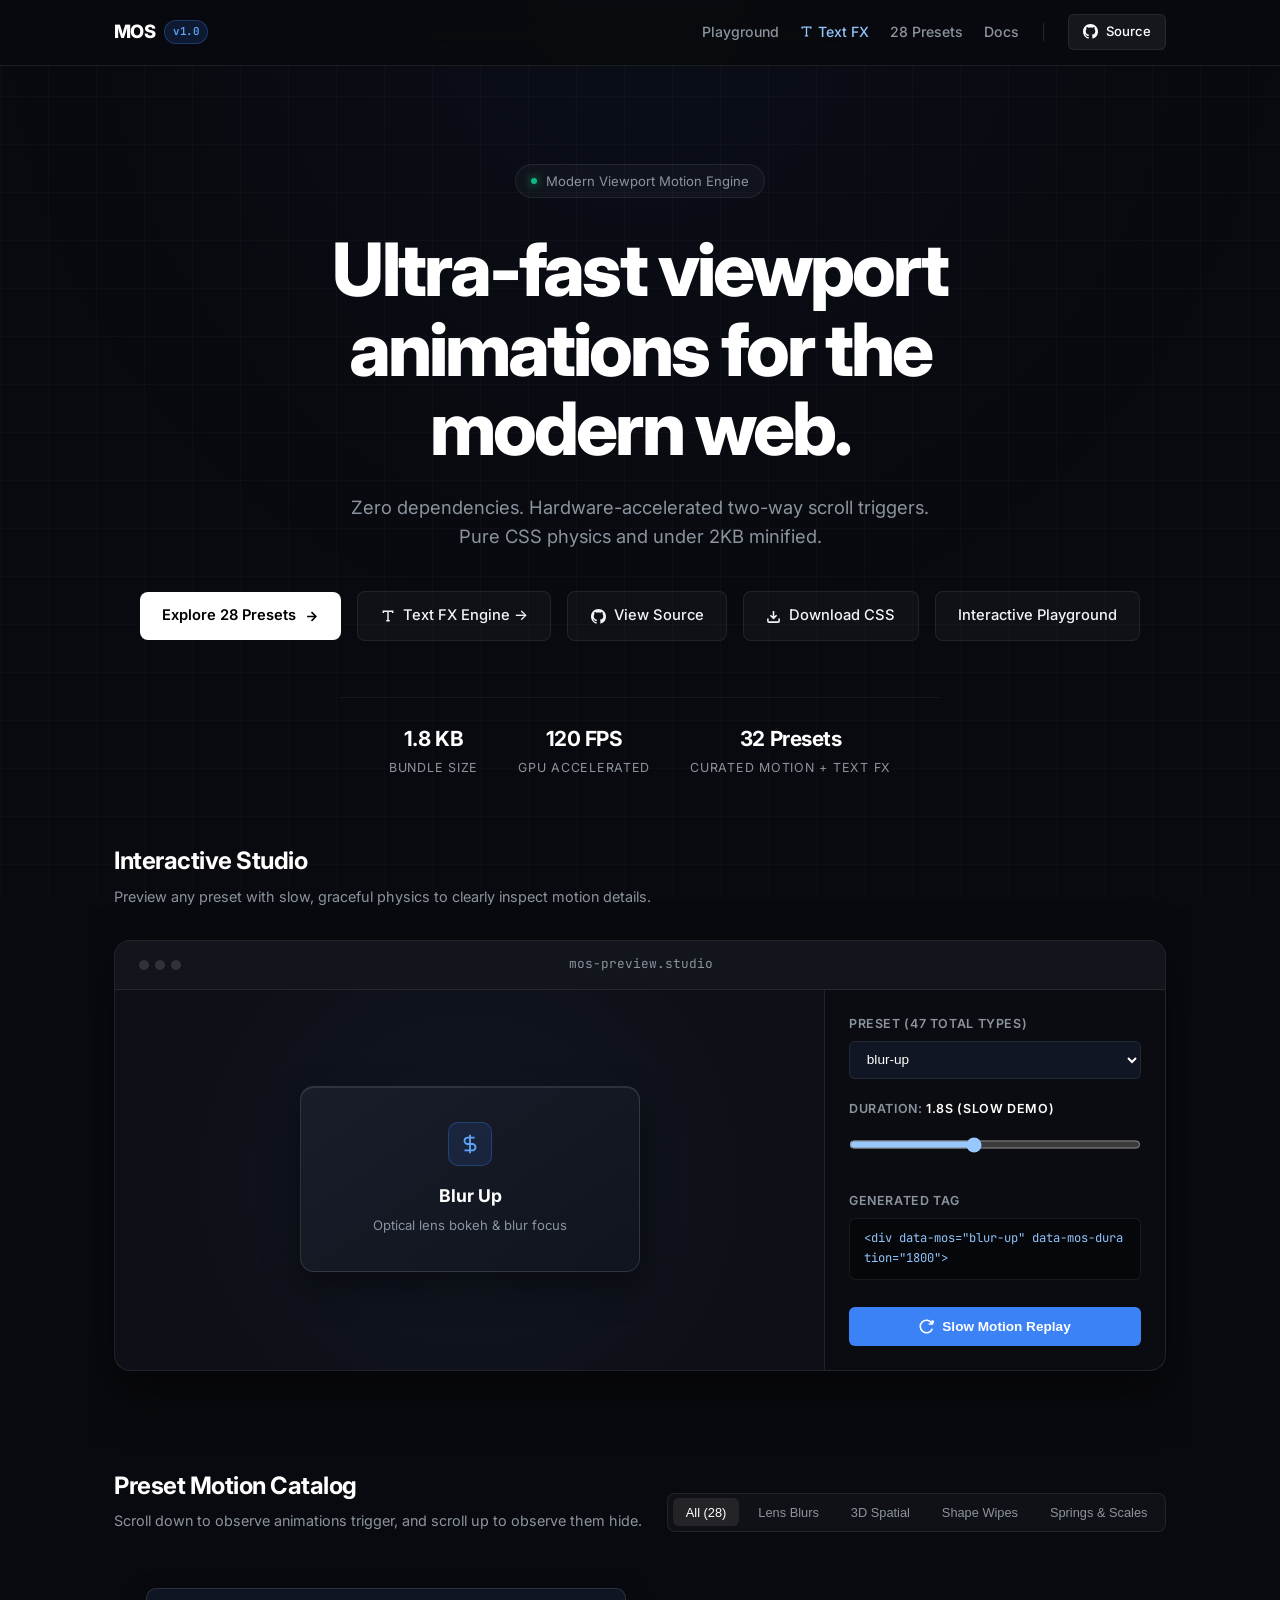
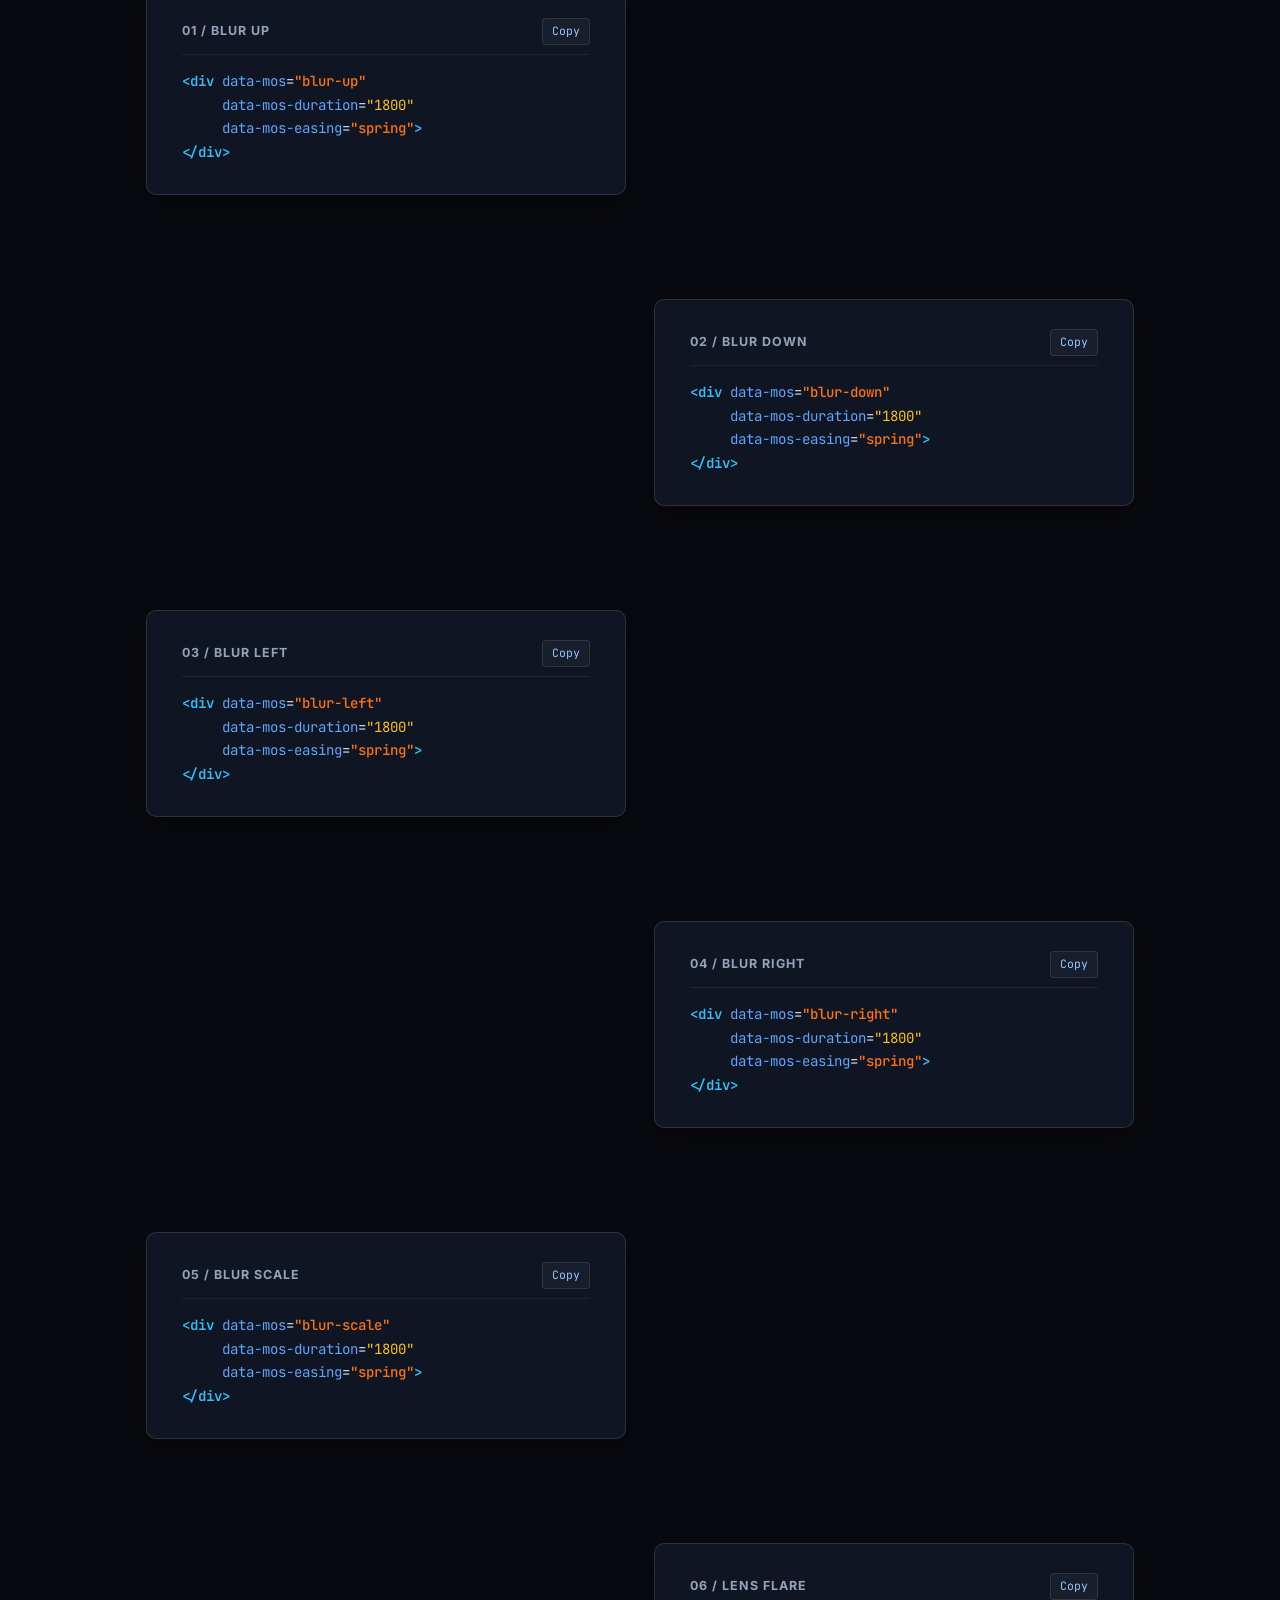
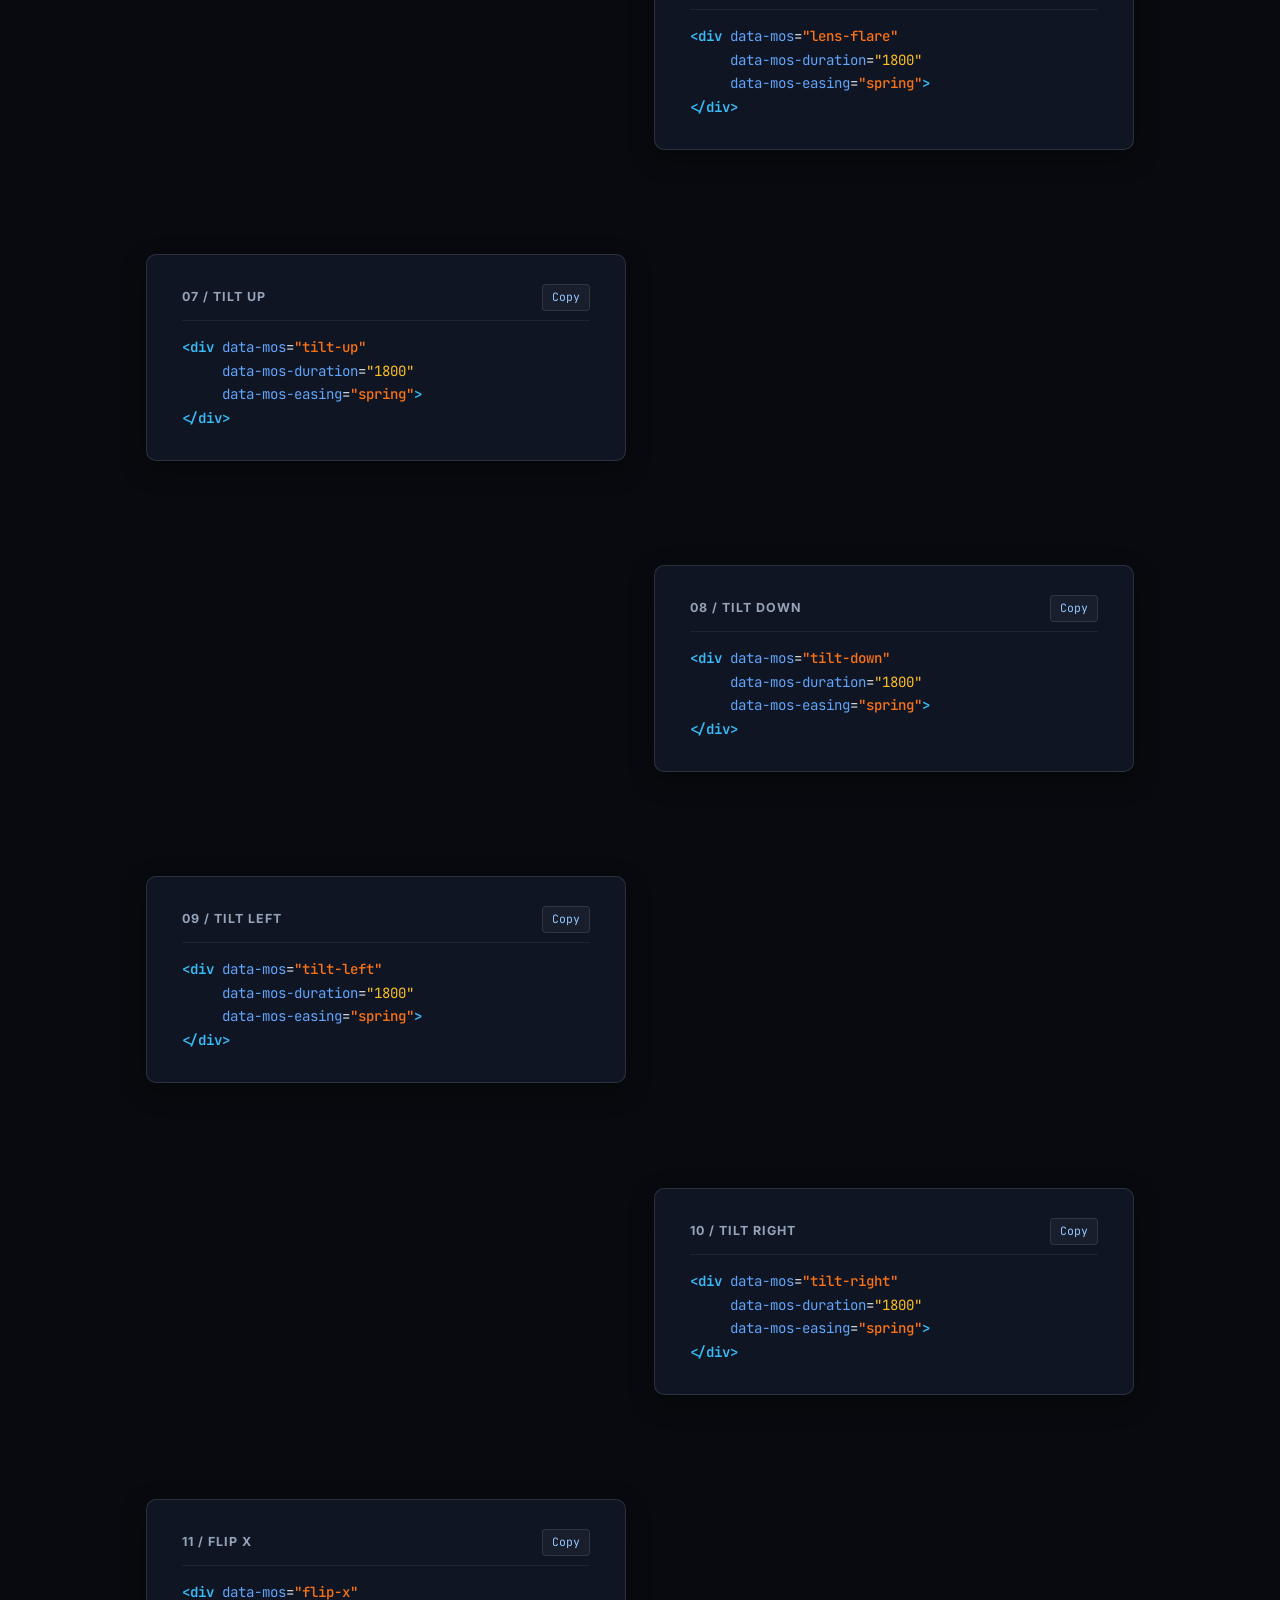
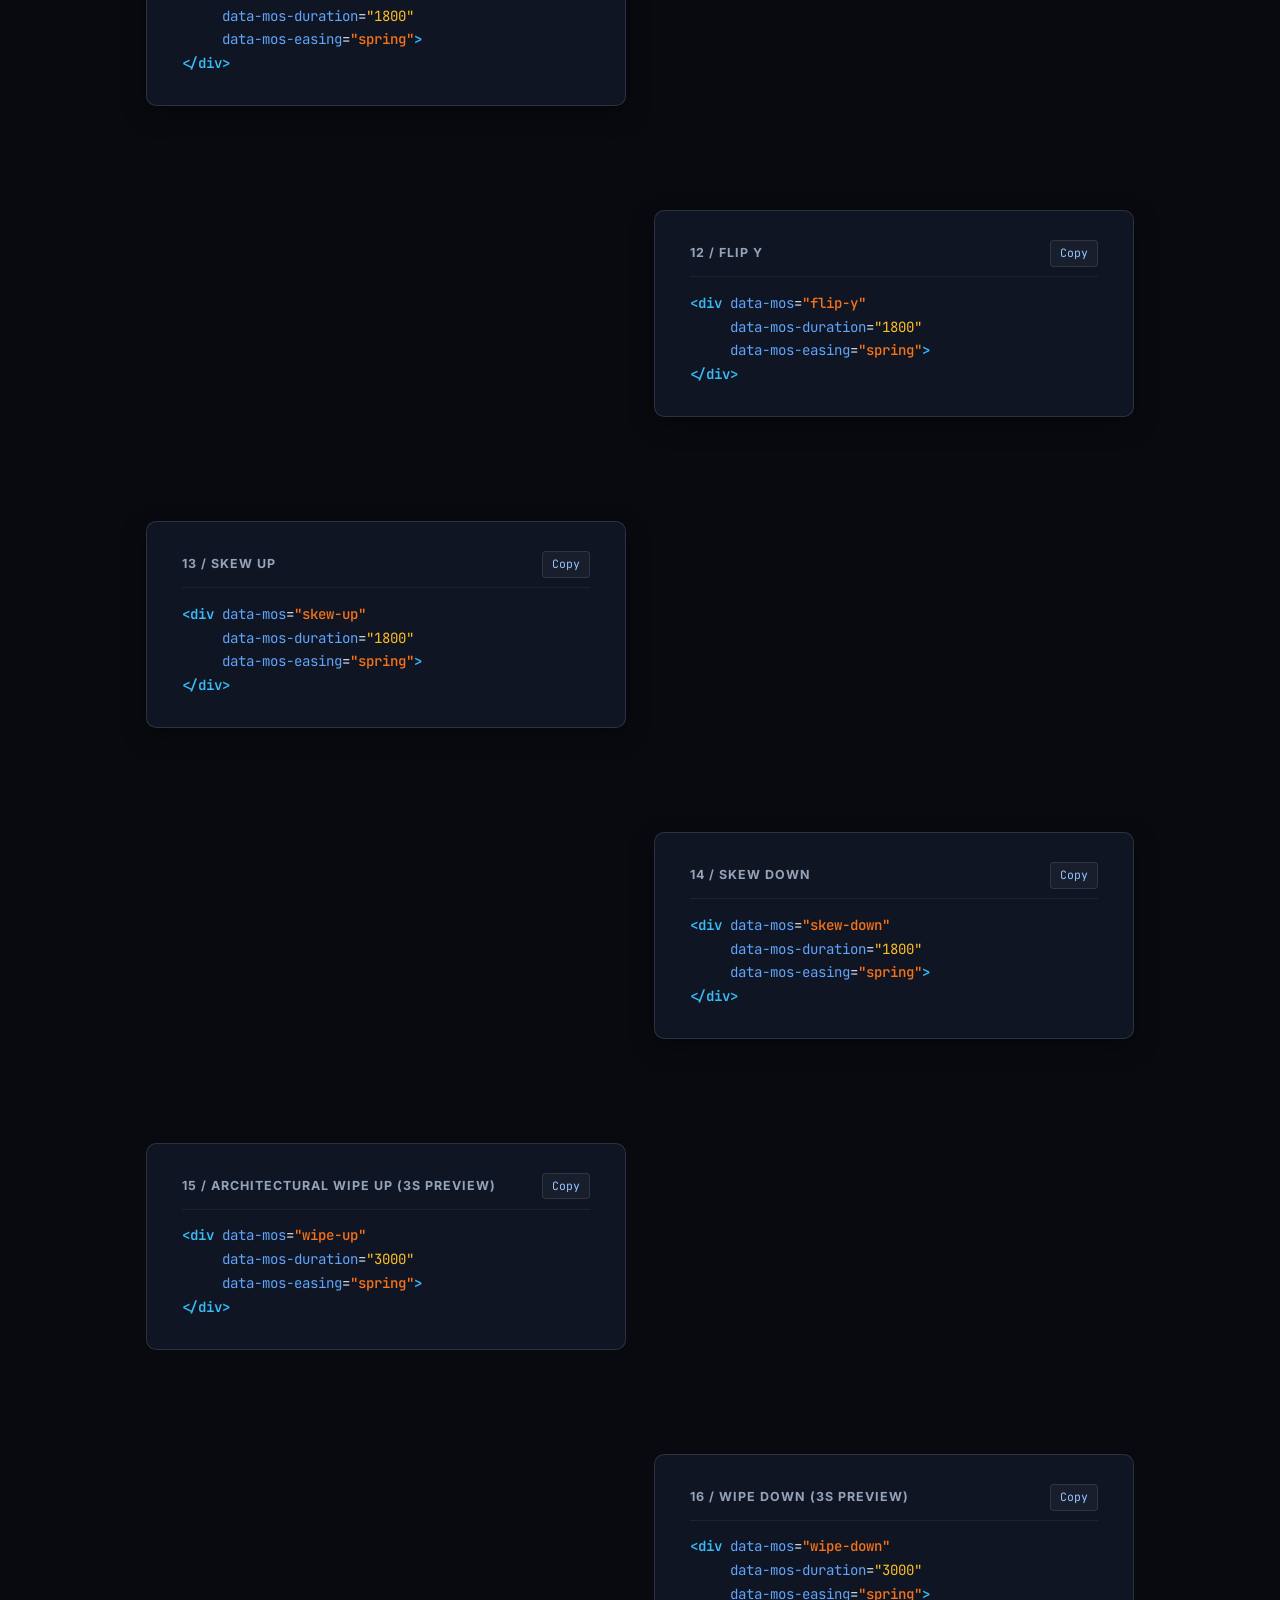
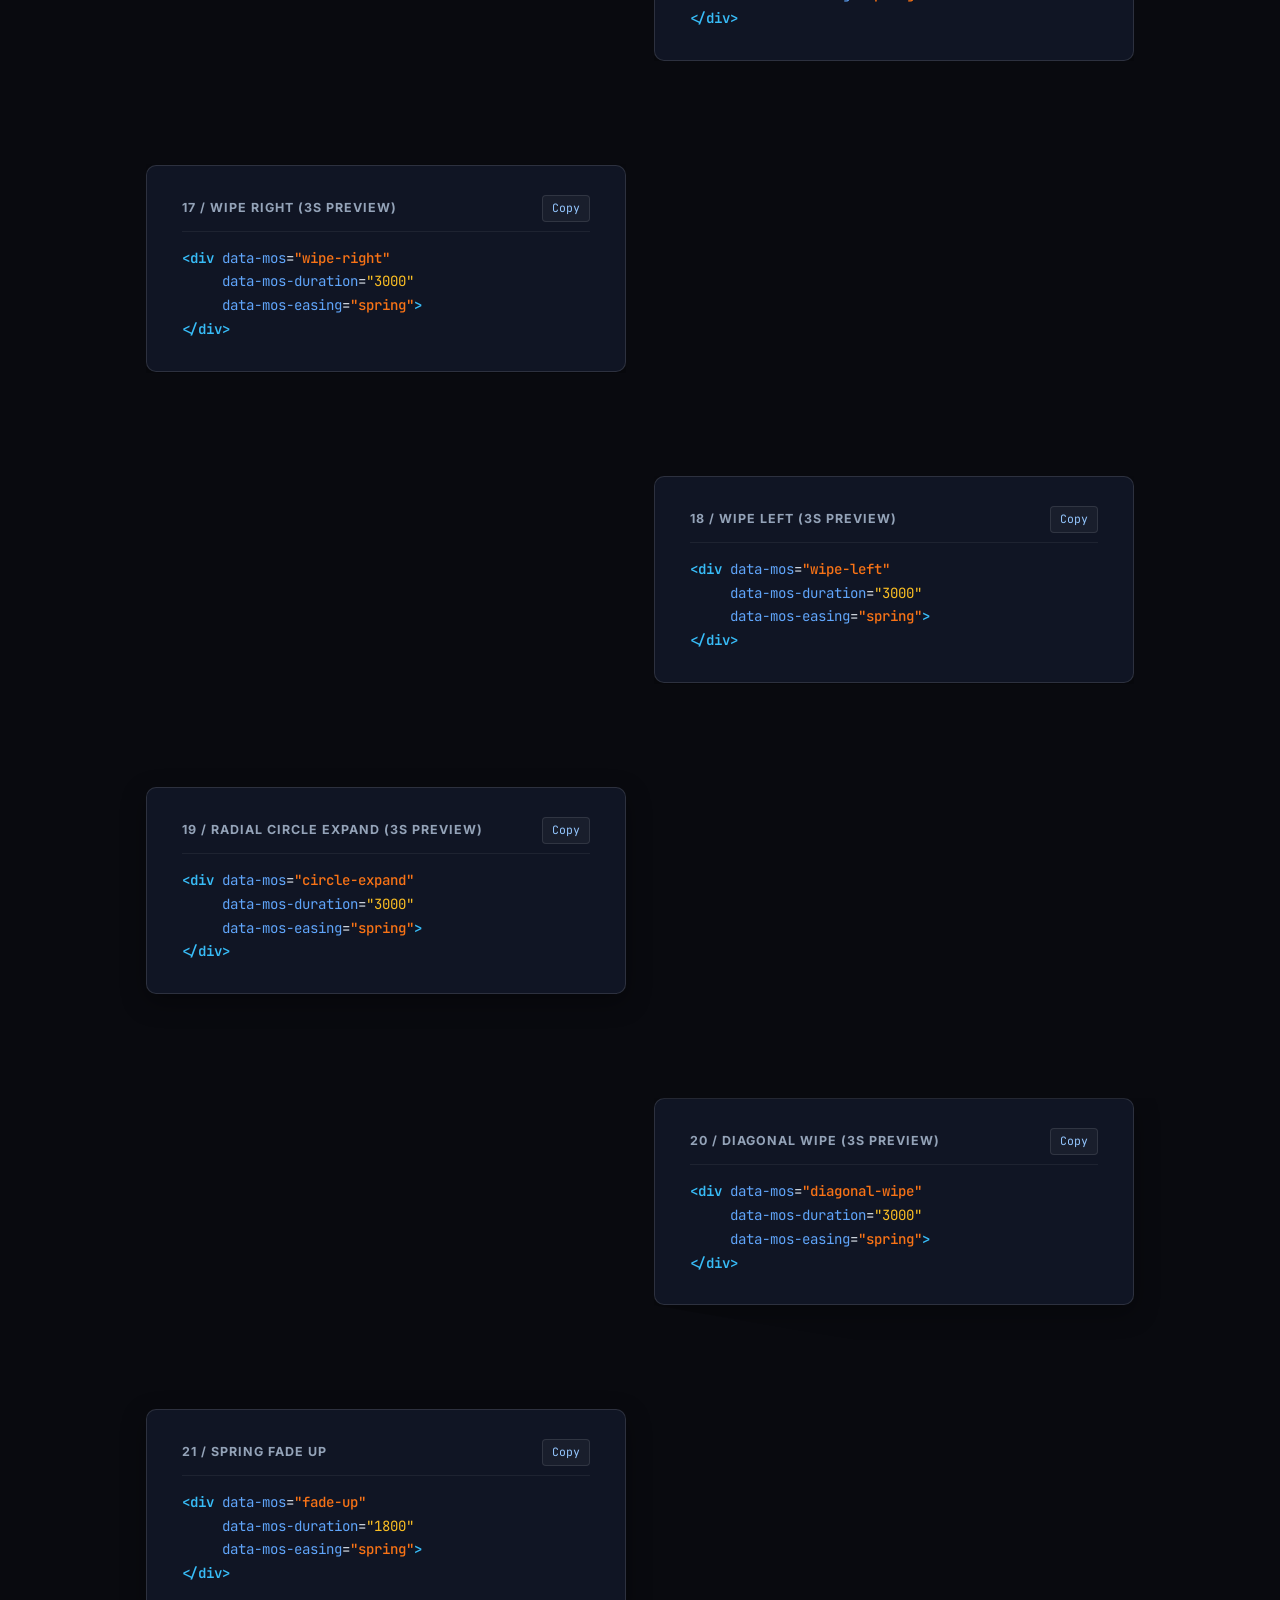
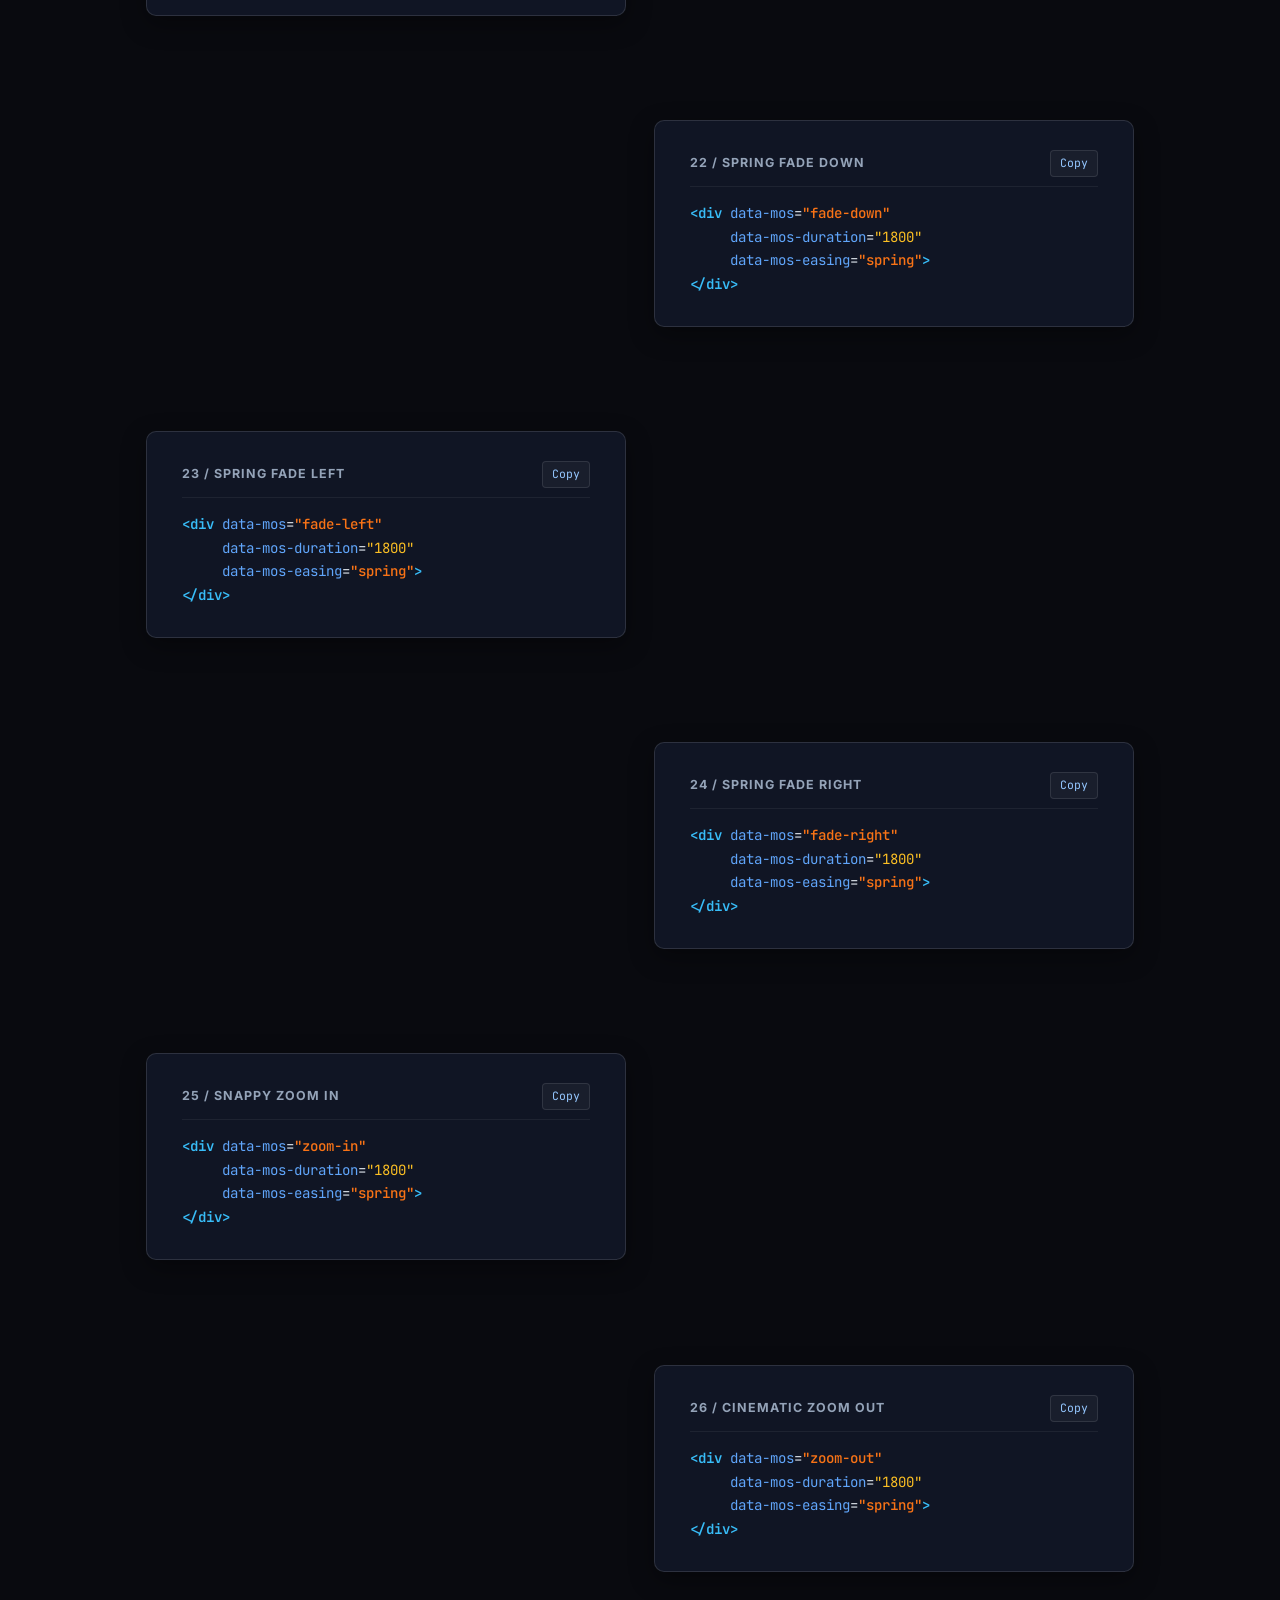
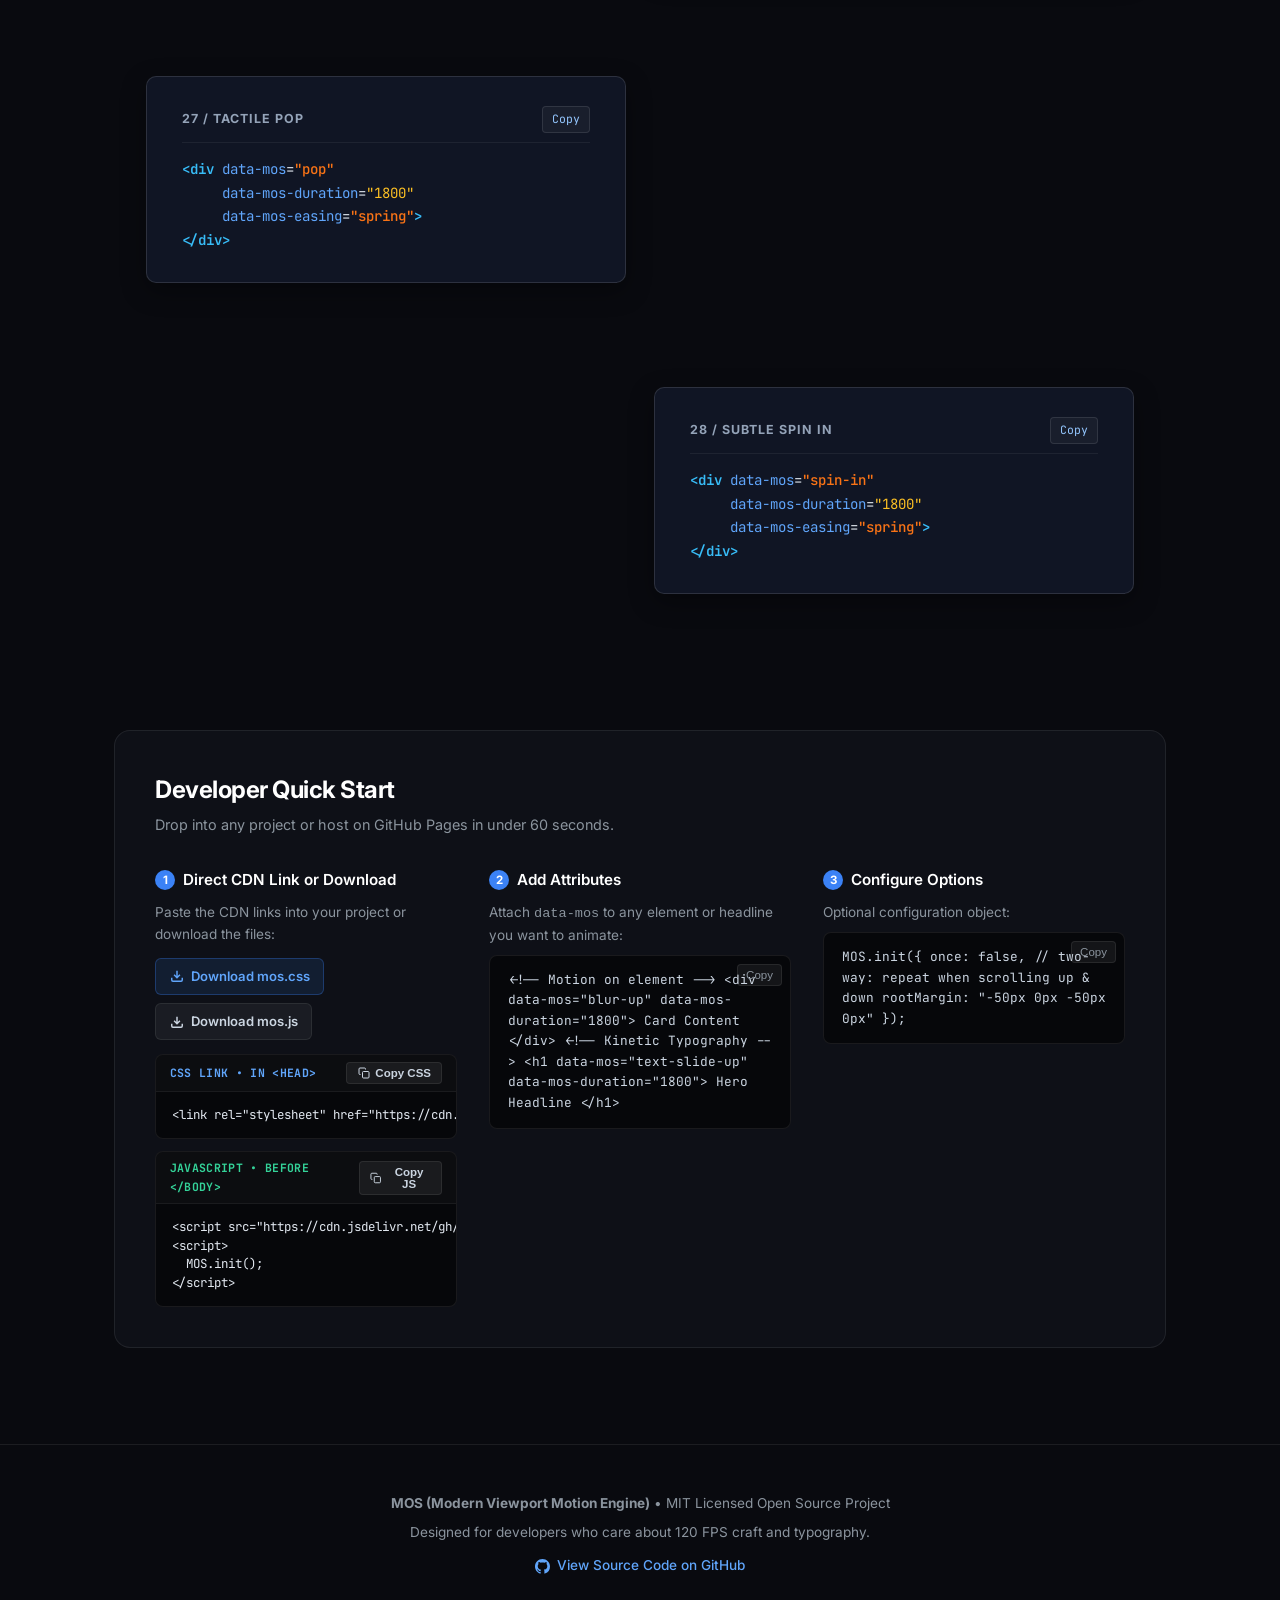
==== index.html @ bc57ed2c "revert: clean nav links to demo.html" ====
<!DOCTYPE html>
<html lang="en">
<head>
  <meta charset="UTF-8" />
  <meta name="viewport" content="width=device-width, initial-scale=1.0" />
  <title>MOS — Modern Viewport Motion Engine</title>
  
  <!-- Inter & JetBrains Mono Fonts -->
  <link rel="preconnect" href="https://fonts.googleapis.com">
  <link rel="preconnect" href="https://fonts.gstatic.com" crossorigin>
  <link href="https://fonts.googleapis.com/css2?family=Inter:wght@400;500;600;700;800&family=JetBrains+Mono:wght@400;500;600&display=swap" rel="stylesheet">

  <!-- Core Standalone MOS Library -->
  <link rel="stylesheet" href="mos.css" />

  <style>
    /* ==========================================================================
       MODERN DEVELOPER PLATFORM DESIGN
       ========================================================================== */
    :root {
      color-scheme: dark;
      --bg: #090a0f;
      --card-bg: rgba(18, 20, 29, 0.65);
      --card-border: rgba(255, 255, 255, 0.08);
      --card-hover: rgba(255, 255, 255, 0.16);
      --accent: #3b82f6;
      --text: #f3f4f6;
      --text-muted: #8b949e;
      --font-mono: 'JetBrains Mono', monospace;
    }

    * { box-sizing: border-box; margin: 0; padding: 0; }
    html {
      scroll-behavior: smooth;
      overflow-x: hidden;
      max-width: 100vw;
    }

    body {
      background-color: var(--bg);
      color: var(--text);
      font-family: 'Inter', system-ui, sans-serif;
      line-height: 1.6;
      -webkit-font-smoothing: antialiased;
      overflow-x: hidden;
      max-width: 100vw;
      padding-top: 60px;
    }

    /* Fixed GPU-cached background layer: 0 repaints during scroll (Mild Ambience) */
    body::before {
      content: '';
      position: fixed;
      inset: 0;
      background-image: 
        radial-gradient(circle at 50% 0%, rgba(59, 130, 246, 0.04) 0%, transparent 60%),
        linear-gradient(rgba(255, 255, 255, 0.02) 1px, transparent 1px),
        linear-gradient(90deg, rgba(255, 255, 255, 0.02) 1px, transparent 1px);
      background-size: 100% 100%, 48px 48px, 48px 48px;
      pointer-events: none;
      z-index: -1;
      transform: translateZ(0);
    }

    section, [id] {
      scroll-margin-top: 100px;
    }

    /* Always-Visible Fixed Top Bar */
    nav {
      position: fixed;
      top: 0;
      left: 0;
      right: 0;
      width: 100%;
      z-index: 1000;
      background: rgba(9, 10, 15, 0.92);
      backdrop-filter: blur(16px);
      -webkit-backdrop-filter: blur(16px);
      border-bottom: 1px solid var(--card-border);
      transition: background 0.2s;
      transform: translateZ(0);
      -webkit-transform: translateZ(0);
      will-change: transform;
    }

    .nav-container {
      max-width: 1100px;
      margin: 0 auto;
      padding: 0.85rem 1.5rem;
      display: flex;
      justify-content: space-between;
      align-items: center;
      width: 100%;
    }

    .brand {
      display: flex;
      align-items: center;
      gap: 0.55rem;
      font-weight: 800;
      font-size: 1.15rem;
      color: #fff;
      text-decoration: none;
      letter-spacing: -0.03em;
    }

    .brand-tag {
      font-family: var(--font-mono);
      font-size: 0.68rem;
      font-weight: 600;
      background: rgba(59, 130, 246, 0.15);
      color: #60a5fa;
      border: 1px solid rgba(59, 130, 246, 0.3);
      padding: 0.15rem 0.5rem;
      border-radius: 9999px;
    }

    /* Desktop Navigation Links */
    .desktop-nav {
      display: flex;
      gap: 1.3rem;
      align-items: center;
    }

    .desktop-nav a {
      color: var(--text-muted);
      text-decoration: none;
      font-size: 0.88rem;
      font-weight: 500;
      transition: color 0.15s;
    }

    .desktop-nav a:hover {
      color: #fff;
    }

    .nav-link-typo {
      display: inline-flex;
      align-items: center;
      gap: 0.35rem;
      color: #93c5fd !important;
      font-weight: 600;
      transition: color 0.15s;
    }

    .nav-link-typo:hover {
      color: #60a5fa !important;
    }

    .nav-divider {
      width: 1px;
      height: 18px;
      background: rgba(255, 255, 255, 0.12);
      margin: 0 0.2rem;
    }

    .nav-btn-source {
      background: rgba(255, 255, 255, 0.06);
      border: 1px solid var(--card-border);
      color: #fff !important;
      padding: 0.42rem 0.9rem;
      border-radius: 6px;
      display: inline-flex;
      align-items: center;
      gap: 0.45rem;
      font-size: 0.82rem !important;
      font-weight: 600;
      text-decoration: none;
      transition: all 0.2s;
    }

    .nav-btn-source:hover {
      background: rgba(255, 255, 255, 0.12);
      border-color: rgba(255, 255, 255, 0.25);
      transform: translateY(-1px);
    }

    /* Mobile Nav Controls & Animated Hamburger */
    .mobile-nav-actions {
      display: none;
    }

    .mobile-toggle-btn {
      background: rgba(255, 255, 255, 0.06);
      border: 1px solid var(--card-border);
      border-radius: 6px;
      width: 36px;
      height: 36px;
      display: flex;
      flex-direction: column;
      justify-content: center;
      align-items: center;
      gap: 5px;
      cursor: pointer;
      padding: 0;
      transition: all 0.2s;
    }

    .mobile-toggle-btn:hover {
      background: rgba(255, 255, 255, 0.12);
      border-color: rgba(255, 255, 255, 0.2);
    }

    .mobile-toggle-btn .bar {
      width: 18px;
      height: 2px;
      background: #f3f4f6;
      border-radius: 2px;
      transition: all 0.25s cubic-bezier(0.16, 1, 0.3, 1);
    }

    .mobile-toggle-btn.active .bar-1 {
      transform: translateY(7px) rotate(45deg);
    }
    .mobile-toggle-btn.active .bar-2 {
      opacity: 0;
      transform: scaleX(0);
    }
    .mobile-toggle-btn.active .bar-3 {
      transform: translateY(-7px) rotate(-45deg);
    }

    /* Mobile Drawer */
    .mobile-drawer {
      max-height: 0;
      opacity: 0;
      overflow: hidden;
      background: rgba(12, 15, 24, 0.98);
      backdrop-filter: blur(24px);
      -webkit-backdrop-filter: blur(24px);
      border-top: 1px solid transparent;
      transition: max-height 0.32s cubic-bezier(0.16, 1, 0.3, 1), opacity 0.25s ease, border-color 0.2s;
    }

    nav.menu-open .mobile-drawer {
      max-height: 520px;
      opacity: 1;
      border-color: rgba(255, 255, 255, 0.08);
      box-shadow: 0 20px 40px rgba(0, 0, 0, 0.7);
    }

    .mobile-drawer-content {
      padding: 0.85rem 1.25rem 1.25rem;
      display: flex;
      flex-direction: column;
      gap: 0.45rem;
    }

    .mobile-drawer-link {
      display: flex;
      align-items: center;
      gap: 0.85rem;
      padding: 0.7rem 0.85rem;
      border-radius: 8px;
      text-decoration: none;
      color: #e2e8f0;
      transition: background 0.15s, transform 0.15s;
      background: rgba(255, 255, 255, 0.02);
      border: 1px solid rgba(255, 255, 255, 0.04);
    }

    .mobile-drawer-link:hover, .mobile-drawer-link:active {
      background: rgba(255, 255, 255, 0.07);
      border-color: rgba(255, 255, 255, 0.12);
      transform: translateX(2px);
    }

    .mobile-link-icon {
      width: 32px;
      height: 32px;
      border-radius: 6px;
      background: rgba(255, 255, 255, 0.05);
      border: 1px solid rgba(255, 255, 255, 0.08);
      display: flex;
      align-items: center;
      justify-content: center;
      color: #94a3b8;
      flex-shrink: 0;
    }

    .mobile-link-icon.typo-icon {
      background: rgba(59, 130, 246, 0.15);
      border-color: rgba(59, 130, 246, 0.3);
      color: #60a5fa;
    }

    .mobile-link-text {
      display: flex;
      flex-direction: column;
      flex: 1;
    }

    .mobile-link-text .link-title {
      font-size: 0.9rem;
      font-weight: 600;
      color: #fff;
    }

    .mobile-link-text .link-desc {
      font-size: 0.72rem;
      color: var(--text-muted);
      margin-top: 0.1rem;
    }

    .mobile-badge-new {
      font-size: 0.65rem;
      font-weight: 700;
      color: #38bdf8;
      background: rgba(56, 189, 248, 0.12);
      border: 1px solid rgba(56, 189, 248, 0.28);
      padding: 0.15rem 0.45rem;
      border-radius: 4px;
      font-family: var(--font-mono);
    }

    .mobile-drawer-footer {
      display: grid;
      grid-template-columns: 1fr 1fr;
      gap: 0.75rem;
      margin-top: 0.65rem;
      padding-top: 0.85rem;
      border-top: 1px solid rgba(255, 255, 255, 0.08);
    }

    .mobile-action-btn {
      display: flex;
      align-items: center;
      justify-content: center;
      gap: 0.45rem;
      padding: 0.65rem 0.8rem;
      border-radius: 6px;
      font-size: 0.82rem;
      font-weight: 600;
      text-decoration: none;
      transition: all 0.15s;
    }

    .mobile-action-btn.btn-secondary {
      background: rgba(255, 255, 255, 0.05);
      border: 1px solid var(--card-border);
      color: #e2e8f0;
    }

    .mobile-action-btn.btn-primary {
      background: #2563eb;
      border: 1px solid #3b82f6;
      color: #fff;
    }

    /* Container */
    .container {
      max-width: 1100px;
      margin: 0 auto;
      padding: 0 1.5rem;
      overflow-x: clip;
    }

    /* Hero */
    .hero {
      padding: 6.5rem 0 4rem;
      text-align: center;
      position: relative;
    }

    .release-badge {
      display: inline-flex;
      align-items: center;
      gap: 0.6rem;
      background: rgba(255, 255, 255, 0.03);
      border: 1px solid var(--card-border);
      padding: 0.35rem 0.9rem;
      border-radius: 9999px;
      font-size: 0.82rem;
      color: var(--text-muted);
      margin-bottom: 2rem;
      transition: border-color 0.2s;
    }

    .release-badge:hover {
      border-color: rgba(255, 255, 255, 0.18);
    }

    .release-dot {
      width: 6px;
      height: 6px;
      border-radius: 50%;
      background: #10b981;
      box-shadow: 0 0 10px #10b981;
    }

    h1 {
      font-size: clamp(2.8rem, 6.5vw, 4.6rem);
      font-weight: 800;
      letter-spacing: -0.04em;
      line-height: 1.08;
      max-width: 820px;
      margin: 0 auto 1.5rem;
      color: #ffffff;
    }

    .hero-sub {
      font-size: 1.15rem;
      color: var(--text-muted);
      max-width: 580px;
      margin: 0 auto 2.5rem;
      line-height: 1.6;
    }

    .hero-actions {
      display: flex;
      justify-content: center;
      align-items: center;
      gap: 1rem;
      flex-wrap: wrap;
      margin-bottom: 3.5rem;
    }

    .btn-main {
      background: #fff;
      color: #000;
      font-weight: 600;
      font-size: 0.92rem;
      padding: 0.75rem 1.4rem;
      border-radius: 8px;
      text-decoration: none;
      display: inline-flex;
      align-items: center;
      gap: 0.5rem;
      transition: all 0.2s;
    }

    .btn-main:hover {
      background: #e5e7eb;
      transform: translateY(-1px);
    }

    .btn-outline {
      background: rgba(255, 255, 255, 0.03);
      border: 1px solid var(--card-border);
      color: var(--text);
      font-weight: 500;
      font-size: 0.92rem;
      padding: 0.75rem 1.4rem;
      border-radius: 8px;
      text-decoration: none;
      display: inline-flex;
      align-items: center;
      gap: 0.5rem;
      transition: all 0.2s;
    }

    .btn-outline:hover {
      background: rgba(255, 255, 255, 0.07);
      border-color: rgba(255, 255, 255, 0.2);
    }

    .btn-download {
      background: rgba(59, 130, 246, 0.12);
      border: 1px solid rgba(59, 130, 246, 0.3);
      color: #60a5fa;
      font-size: 0.82rem;
      font-weight: 600;
      padding: 0.45rem 0.85rem;
      border-radius: 6px;
      text-decoration: none;
      display: inline-flex;
      align-items: center;
      gap: 0.45rem;
      transition: all 0.2s;
    }

    .btn-download:hover {
      background: rgba(59, 130, 246, 0.25);
      border-color: #3b82f6;
      color: #fff;
      transform: translateY(-1px);
    }

    /* Metrics Bar */
    .metrics {
      display: flex;
      justify-content: center;
      align-items: center;
      gap: 2.5rem;
      padding-top: 1.5rem;
      border-top: 1px solid rgba(255, 255, 255, 0.05);
      max-width: 600px;
      margin: 0 auto;
    }

    .metric-item { text-align: center; }

    .metric-val {
      font-weight: 700;
      font-size: 1.3rem;
      color: #fff;
      letter-spacing: -0.02em;
    }

    .metric-lbl {
      font-size: 0.78rem;
      color: var(--text-muted);
      text-transform: uppercase;
      letter-spacing: 0.06em;
      margin-top: 0.2rem;
    }

    /* ==========================================================================
       INTERACTIVE LIVE STUDIO
       ========================================================================== */
    .studio-card {
      background: var(--card-bg);
      border: 1px solid var(--card-border);
      border-radius: 16px;
      box-shadow: 0 20px 50px rgba(0, 0, 0, 0.5);
      overflow: hidden;
      margin-bottom: 6rem;
    }

    .studio-topbar {
      display: flex;
      justify-content: space-between;
      align-items: center;
      padding: 0.85rem 1.5rem;
      background: rgba(255, 255, 255, 0.02);
      border-bottom: 1px solid var(--card-border);
    }

    .dots { display: flex; gap: 6px; }

    .dot {
      width: 10px;
      height: 10px;
      border-radius: 50%;
      background: rgba(255, 255, 255, 0.12);
    }

    .studio-title {
      font-size: 0.8rem;
      font-family: var(--font-mono);
      color: var(--text-muted);
    }

    .studio-body {
      display: grid;
      grid-template-columns: 1fr 340px;
      min-height: 380px;
    }

    @media (max-width: 860px) {
      .studio-body { grid-template-columns: 1fr; }
    }

    .stage {
      display: flex;
      align-items: center;
      justify-content: center;
      padding: 3rem;
      background: radial-gradient(circle at center, rgba(59, 130, 246, 0.05) 0%, transparent 70%);
      border-right: 1px solid var(--card-border);
      position: relative;
    }

    .preview-box {
      background: linear-gradient(145deg, #181d29, #10141e);
      border: 1px solid rgba(255, 255, 255, 0.12);
      border-radius: 14px;
      padding: 2.2rem 2.8rem;
      text-align: center;
      box-shadow: 0 15px 35px rgba(0,0,0,0.4), inset 0 1px 0 rgba(255,255,255,0.1);
      width: 100%;
      max-width: 340px;
    }

    .preview-icon {
      width: 44px;
      height: 44px;
      margin: 0 auto 1rem;
      background: rgba(59, 130, 246, 0.12);
      border: 1px solid rgba(59, 130, 246, 0.3);
      border-radius: 10px;
      display: flex;
      align-items: center;
      justify-content: center;
      color: #60a5fa;
    }

    /* Studio Kinetic Typography Mode (Pure Text Preview) */
    .preview-text-wrapper {
      display: flex;
      flex-direction: column;
      align-items: center;
      justify-content: center;
      width: 100%;
      min-height: 220px;
      padding: 1.5rem 1rem;
      text-align: center;
      position: relative;
      box-sizing: border-box;
    }

    .preview-text-meta {
      margin-bottom: 1.25rem;
    }

    .preview-text-badge {
      display: inline-flex;
      align-items: center;
      gap: 0.45rem;
      background: rgba(59, 130, 246, 0.12);
      border: 1px solid rgba(59, 130, 246, 0.3);
      color: #60a5fa;
      font-size: 0.75rem;
      font-weight: 700;
      text-transform: uppercase;
      letter-spacing: 0.08em;
      padding: 0.3rem 0.85rem;
      border-radius: 9999px;
      font-family: var(--font-mono);
    }

    .preview-text-stage-inner {
      width: 100%;
      display: flex;
      align-items: center;
      justify-content: center;
      min-height: 110px;
      padding: 1.2rem 0.5rem;
      overflow: hidden;
      box-sizing: border-box;
    }

    .studio-typo-headline {
      font-size: clamp(1.4rem, 3.8vw, 2.6rem);
      font-weight: 800;
      letter-spacing: -0.02em;
      color: #ffffff;
      line-height: 1.25;
      text-align: center;
      max-width: 100%;
      word-break: break-word;
      overflow-wrap: anywhere;
      margin: 0;
      user-select: none;
      display: inline-block;
    }

    .preview-text-hint {
      margin-top: 1.25rem;
      display: inline-flex;
      align-items: center;
      gap: 0.45rem;
      font-size: 0.78rem;
      color: #64748b;
      font-family: var(--font-mono);
      transition: color 0.15s;
    }

    .stage:hover .preview-text-hint {
      color: #94a3b8;
    }

    .studio-text-input {
      width: 100%;
      background: #111624;
      border: 1px solid var(--card-border);
      border-radius: 6px;
      padding: 0.6rem 0.8rem;
      font-size: 0.85rem;
      color: #fff;
      font-family: var(--font-sans);
      outline: none;
      transition: border-color 0.15s, box-shadow 0.15s;
      box-sizing: border-box;
    }

    .studio-text-input:focus {
      border-color: #3b82f6;
      box-shadow: 0 0 0 2px rgba(59, 130, 246, 0.25);
    }

    /* Dedicated CDN Code Boxes */
    .cdn-box {
      background: #06070a;
      border: 1px solid var(--card-border);
      border-radius: 8px;
      overflow: hidden;
      margin-top: 0.65rem;
    }

    .cdn-bar {
      display: flex;
      justify-content: space-between;
      align-items: center;
      padding: 0.45rem 0.85rem;
      background: rgba(255, 255, 255, 0.025);
      border-bottom: 1px solid rgba(255, 255, 255, 0.06);
    }

    .cdn-tag {
      font-family: var(--font-mono);
      font-size: 0.72rem;
      font-weight: 700;
      letter-spacing: 0.03em;
      text-transform: uppercase;
    }

    .cdn-tag-css { color: #60a5fa; }
    .cdn-tag-js { color: #34d399; }

    .copy-btn-action {
      background: rgba(255, 255, 255, 0.06);
      border: 1px solid var(--card-border);
      color: #cbd5e1;
      padding: 0.25rem 0.65rem;
      border-radius: 4px;
      font-size: 0.72rem;
      font-weight: 600;
      cursor: pointer;
      display: inline-flex;
      align-items: center;
      gap: 0.35rem;
      transition: all 0.15s;
    }

    .copy-btn-action:hover {
      color: #fff;
      background: rgba(255, 255, 255, 0.14);
      border-color: rgba(255, 255, 255, 0.25);
    }

    .cdn-code {
      margin: 0;
      padding: 0.85rem 1rem;
      font-family: var(--font-mono);
      font-size: 0.78rem;
      color: #e2e8f0;
      overflow-x: auto;
      white-space: pre;
      line-height: 1.5;
    }

    .cdn-code code {
      font-family: inherit;
    }

    .controls-panel {
      padding: 1.5rem;
      display: flex;
      flex-direction: column;
      gap: 1.25rem;
      background: rgba(0, 0, 0, 0.2);
    }

    .control-group label {
      display: block;
      font-size: 0.78rem;
      font-weight: 600;
      color: var(--text-muted);
      text-transform: uppercase;
      letter-spacing: 0.05em;
      margin-bottom: 0.45rem;
    }

    select, input[type="range"] {
      width: 100%;
      padding: 0.6rem 0.8rem;
      background: #111624;
      border: 1px solid var(--card-border);
      border-radius: 6px;
      color: #fff;
      font-size: 0.85rem;
      outline: none;
      color-scheme: dark;
    }

    select optgroup {
      background-color: #1a2236;
      color: #60a5fa;
      font-weight: 700;
      font-style: normal;
      padding: 6px 8px;
    }

    select option {
      background-color: #0c111d;
      color: #f1f5f9;
      padding: 6px 10px;
    }

    .replay-btn {
      width: 100%;
      background: #3b82f6;
      color: #fff;
      border: none;
      padding: 0.75rem;
      border-radius: 6px;
      font-weight: 600;
      font-size: 0.85rem;
      cursor: pointer;
      display: flex;
      align-items: center;
      justify-content: center;
      gap: 0.5rem;
      transition: background 0.15s;
      margin-top: auto;
    }

    .replay-btn:hover { background: #2563eb; }

    .snippet-preview {
      background: #06070a;
      border: 1px solid var(--card-border);
      border-radius: 6px;
      padding: 0.65rem 0.85rem;
      font-family: var(--font-mono);
      font-size: 0.76rem;
      color: #93c5fd;
      word-break: break-all;
    }

    /* ==========================================================================
       SECTION HEADERS & FILTER TABS
       ========================================================================== */
    .section-head {
      display: flex;
      justify-content: space-between;
      align-items: flex-end;
      margin-bottom: 2rem;
      flex-wrap: wrap;
      gap: 1rem;
    }

    .section-title {
      font-size: 1.5rem;
      font-weight: 700;
      letter-spacing: -0.02em;
      color: #fff;
    }

    .section-desc {
      color: var(--text-muted);
      font-size: 0.9rem;
      margin-top: 0.25rem;
    }

    .filter-tabs {
      display: flex;
      gap: 0.4rem;
      background: rgba(255, 255, 255, 0.03);
      padding: 0.3rem;
      border-radius: 8px;
      border: 1px solid var(--card-border);
      overflow-x: auto;
      white-space: nowrap;
      scrollbar-width: none;
      -webkit-overflow-scrolling: touch;
      max-width: 100%;
    }

    .filter-tabs::-webkit-scrollbar {
      display: none;
    }

    .tab-btn {
      background: transparent;
      border: none;
      color: var(--text-muted);
      font-size: 0.8rem;
      font-weight: 500;
      padding: 0.4rem 0.8rem;
      border-radius: 6px;
      cursor: pointer;
      transition: all 0.15s;
    }

    .tab-btn.active, .tab-btn:hover {
      background: rgba(255, 255, 255, 0.08);
      color: #fff;
    }

    /* ==========================================================================
       STAGGERED SHOWCASE (Two-Way Live Scroll: Animate In & Hide Out)
       ========================================================================== */
    .catalog-stream {
      display: flex;
      flex-direction: column;
      gap: 6.5rem;
      margin-bottom: 7rem;
      padding: 1.5rem 0;
      position: relative;
      overflow-x: clip;
    }

    .anim-card {
      width: 100%;
      max-width: 480px;
      background: #101524;
      border: 1px solid rgba(255, 255, 255, 0.12);
      border-radius: 10px;
      padding: 1.8rem 2.2rem;
      position: relative;
      overflow: hidden;
      box-shadow: 0 8px 25px rgba(0, 0, 0, 0.35);
      cursor: pointer;
    }

    .anim-card::after {
      content: '↻ Click to replay';
      position: absolute;
      bottom: 0.75rem;
      right: 1rem;
      font-size: 0.68rem;
      color: #64748b;
      opacity: 0;
      transition: opacity 0.2s, transform 0.2s;
      transform: translateY(2px);
      pointer-events: none;
      font-family: var(--font-mono);
    }

    @media (hover: hover) {
      .anim-card:hover {
        border-color: rgba(255, 255, 255, 0.22);
        box-shadow: 0 12px 35px rgba(0, 0, 0, 0.45);
      }
      .anim-card:hover::after {
        opacity: 1;
        transform: translateY(0);
      }
    }

    /* Staggered Alternating Alignment: Left then Right */
    .anim-card:nth-child(odd) {
      align-self: flex-start;
      margin-left: 2rem;
    }

    .anim-card:nth-child(even) {
      align-self: flex-end;
      margin-right: 2rem;
    }

    @media (max-width: 860px) {
      .anim-card:nth-child(odd),
      .anim-card:nth-child(even) {
        align-self: center !important;
        margin-left: 0 !important;
        margin-right: 0 !important;
        max-width: 100%;
      }
      .catalog-stream {
        gap: 4.5rem;
      }
    }

    .card-meta {
      display: flex;
      justify-content: space-between;
      align-items: center;
      margin-bottom: 0.9rem;
      padding-bottom: 0.6rem;
      border-bottom: 1px solid rgba(255, 255, 255, 0.06);
    }

    .card-label {
      font-size: 0.78rem;
      font-weight: 700;
      text-transform: uppercase;
      letter-spacing: 0.08em;
      color: #94a3b8;
    }

    .card-copy {
      font-size: 0.72rem;
      color: #93c5fd;
      background: rgba(255, 255, 255, 0.04);
      border: 1px solid rgba(255, 255, 255, 0.1);
      padding: 0.2rem 0.55rem;
      border-radius: 4px;
      cursor: pointer;
      font-family: var(--font-mono);
      transition: all 0.15s;
    }

    .card-copy:hover {
      background: rgba(255, 255, 255, 0.1);
      border-color: rgba(255, 255, 255, 0.2);
      color: #fff;
    }

    .code-editor {
      font-family: var(--font-mono);
      font-size: 0.88rem;
      line-height: 1.7;
      color: #e2e8f0;
    }

    .c-tag { color: #38bdf8; font-weight: 600; }
    .c-attr { color: #60a5fa; }
    .c-val { color: #f97316; font-weight: 500; }
    .c-num { color: #fbbf24; }

    /* Documentation Section */
    .docs-panel {
      background: var(--card-bg);
      border: 1px solid var(--card-border);
      border-radius: 16px;
      padding: 2.5rem;
      margin-bottom: 6rem;
    }

    .step-grid {
      display: grid;
      grid-template-columns: repeat(auto-fit, minmax(300px, 1fr));
      gap: 2rem;
      margin-top: 2rem;
    }

    .step-box h4 {
      font-size: 0.95rem;
      color: #fff;
      font-weight: 600;
      margin-bottom: 0.6rem;
      display: flex;
      align-items: center;
      gap: 0.5rem;
    }

    .step-num {
      width: 20px;
      height: 20px;
      border-radius: 50%;
      background: #3b82f6;
      color: #fff;
      font-size: 0.72rem;
      display: inline-flex;
      align-items: center;
      justify-content: center;
      font-weight: 700;
    }

    .code-snippet {
      background: #06070a;
      border: 1px solid var(--card-border);
      border-radius: 8px;
      padding: 0.9rem 1.1rem;
      font-family: var(--font-mono);
      font-size: 0.8rem;
      color: #cbd5e1;
      overflow-x: auto;
      margin-top: 0.5rem;
      position: relative;
    }

    .copy-icon-btn {
      position: absolute;
      top: 0.5rem;
      right: 0.5rem;
      background: rgba(255, 255, 255, 0.06);
      border: 1px solid var(--card-border);
      color: var(--text-muted);
      padding: 0.25rem 0.5rem;
      border-radius: 4px;
      font-size: 0.72rem;
      cursor: pointer;
    }

    .copy-icon-btn:hover { color: #fff; background: rgba(255, 255, 255, 0.12); }

    /* Footer */
    footer {
      border-top: 1px solid var(--card-border);
      padding: 3rem 0;
      text-align: center;
      color: var(--text-muted);
      font-size: 0.85rem;
    }

    footer a { color: #fff; text-decoration: none; }
    footer a:hover { text-decoration: underline; }

    /* Toast */
    #toast {
      position: fixed;
      bottom: 24px;
      right: 24px;
      background: #11141e;
      border: 1px solid rgba(255, 255, 255, 0.15);
      color: #fff;
      font-size: 0.85rem;
      font-weight: 500;
      padding: 0.65rem 1.1rem;
      border-radius: 8px;
      box-shadow: 0 10px 30px rgba(0,0,0,0.6);
      transform: translateY(80px);
      opacity: 0;
      transition: all 0.25s cubic-bezier(0.16, 1, 0.3, 1);
      z-index: 1000;
      display: flex;
      align-items: center;
      gap: 0.5rem;
    }

    #toast.show {
      transform: translateY(0);
      opacity: 1;
    }

    /* ==========================================================================
       MOBILE RESPONSIVE ADAPTATIONS (<= 768px)
       ========================================================================== */
    @media (max-width: 768px) {
      .desktop-nav {
        display: none !important;
      }

      .mobile-nav-actions {
        display: flex !important;
        align-items: center;
        gap: 0.55rem;
      }

      .nav-container {
        padding: 0.65rem 1rem;
      }

      .mobile-source-btn {
        padding: 0.35rem 0.75rem;
        font-size: 0.78rem !important;
      }

      .container {
        padding: 0 1rem;
      }

      .hero {
        padding: 3.5rem 0 2.5rem;
      }

      h1 {
        font-size: clamp(2rem, 7vw, 2.5rem);
        line-height: 1.15;
      }

      .hero-sub {
        font-size: 0.95rem;
        margin-bottom: 1.8rem;
      }

      .hero-actions {
        flex-direction: column;
        width: 100%;
        gap: 0.75rem;
      }

      .hero-actions a {
        width: 100%;
        justify-content: center;
      }

      .metrics {
        flex-direction: column;
        gap: 1.2rem;
      }

      .studio-card {
        margin-bottom: 4rem;
      }

      .studio-body {
        grid-template-columns: 1fr;
      }

      .stage {
        padding: 1.8rem 1rem;
        border-right: none;
        border-bottom: 1px solid var(--card-border);
      }

      .preview-box {
        padding: 1.6rem 1.2rem;
        max-width: 100%;
      }

      .section-head {
        flex-direction: column;
        align-items: stretch;
        gap: 0.8rem;
      }

      .filter-tabs {
        width: 100%;
        min-width: 0;
      }

      .catalog-stream {
        gap: 3.5rem;
        padding: 1rem 0;
        margin-bottom: 5rem;
      }

      .anim-card {
        padding: 1.35rem 1.15rem;
        max-width: 100% !important;
        margin: 0 !important;
        align-self: center !important;
        border: 1px solid rgba(255, 255, 255, 0.12);
        box-shadow: 0 6px 20px rgba(0, 0, 0, 0.35);
      }

      .code-editor {
        font-size: 0.78rem;
        word-break: break-all;
      }

      .docs-panel {
        padding: 1.4rem 1.1rem;
        margin-bottom: 4rem;
      }

      .step-grid {
        grid-template-columns: 1fr;
      }

      .step-box {
        min-width: 0;
        max-width: 100%;
        overflow: hidden;
      }

      .code-snippet {
        font-size: 0.75rem;
        padding: 0.8rem 0.9rem;
        max-width: 100%;
        word-break: break-all;
      }

      footer {
        padding: 2.2rem 1rem;
        font-size: 0.8rem;
      }
    }
  </style>
</head>
<body>

  <!-- Toast Notification -->
  <div id="toast">
    <svg width="16" height="16" viewBox="0 0 24 24" fill="none" stroke="#10b981" stroke-width="2.5"><polyline points="20 6 9 17 4 12"/></svg>
    <span id="toast-text">Copied to clipboard</span>
  </div>

  <!-- Top Sticky Navigation -->
  <nav>
    <div class="nav-container">
      <a href="#" class="brand">
        <span>MOS</span>
        <span class="brand-tag">v1.0</span>
      </a>

      <!-- Desktop Links (Visible > 768px) -->
      <div class="desktop-nav">
        <a href="#playground">Playground</a>
        <a href="text-fx.html" class="nav-link-typo">
          <svg width="13" height="13" viewBox="0 0 24 24" fill="none" stroke="currentColor" stroke-width="2.5"><path d="M4 7V4h16v3M9 20h6M12 4v16"/></svg>
          Text FX
        </a>
        <a href="#presets">28 Presets</a>
        <a href="#docs">Docs</a>
        <div class="nav-divider"></div>
        <a href="https://github.com/soundarrajan-a/mos" target="_blank" class="nav-btn-source">
          <svg width="15" height="15" viewBox="0 0 24 24" fill="currentColor"><path d="M12 0C5.37 0 0 5.37 0 12c0 5.31 3.435 9.795 8.205 11.385.6.105.825-.255.825-.57 0-.285-.015-1.23-.015-2.235-3.015.555-3.795-.735-4.035-1.41-.135-.345-.72-1.41-1.23-1.695-.42-.225-1.02-.78-.015-.795.945-.015 1.62.87 1.845 1.23 1.08 1.815 2.805 1.305 3.495.99.105-.78.42-1.305.765-1.605-2.67-.3-5.46-1.335-5.46-5.925 0-1.305.465-2.385 1.23-3.225-.12-.3-.54-1.53.12-3.18 0 0 1.005-.315 3.3 1.23.96-.27 1.98-.405 3-.405s2.04.135 3 .405c2.295-1.56 3.3-1.23 3.3-1.23.66 1.65.24 2.88.12 3.18.765.84 1.23 1.905 1.23 3.225 0 4.605-2.805 5.625-5.475 5.925.435.375.81 1.095.81 2.22 0 1.605-.015 2.895-.015 3.3 0 .315.225.69.825.57A12.02 12.02 0 0 0 24 12c0-6.63-5.37-12-12-12z"/></svg>
          Source
        </a>
      </div>

      <!-- Mobile Actions (Single Row: Source + Animated Hamburger) -->
      <div class="mobile-nav-actions">
        <a href="https://github.com/soundarrajan-a/mos" target="_blank" class="nav-btn-source mobile-source-btn">
          <svg width="14" height="14" viewBox="0 0 24 24" fill="currentColor"><path d="M12 0C5.37 0 0 5.37 0 12c0 5.31 3.435 9.795 8.205 11.385.6.105.825-.255.825-.57 0-.285-.015-1.23-.015-2.235-3.015.555-3.795-.735-4.035-1.41-.135-.345-.72-1.41-1.23-1.695-.42-.225-1.02-.78-.015-.795.945-.015 1.62.87 1.845 1.23 1.08 1.815 2.805 1.305 3.495.99.105-.78.42-1.305.765-1.605-2.67-.3-5.46-1.335-5.46-5.925 0-1.305.465-2.385 1.23-3.225-.12-.3-.54-1.53.12-3.18 0 0 1.005-.315 3.3 1.23.96-.27 1.98-.405 3-.405s2.04.135 3 .405c2.295-1.56 3.3-1.23 3.3-1.23.66 1.65.24 2.88.12 3.18.765.84 1.23 1.905 1.23 3.225 0 4.605-2.805 5.625-5.475 5.925.435.375.81 1.095.81 2.22 0 1.605-.015 2.895-.015 3.3 0 .315.225.69.825.57A12.02 12.02 0 0 0 24 12c0-6.63-5.37-12-12-12z"/></svg>
          Source
        </a>
        <button id="mobileMenuBtn" class="mobile-toggle-btn" aria-label="Toggle navigation menu" onclick="toggleMobileMenu()">
          <span class="bar bar-1"></span>
          <span class="bar bar-2"></span>
          <span class="bar bar-3"></span>
        </button>
      </div>
    </div>

    <!-- Mobile Slide-Down Drawer Menu -->
    <div id="mobileMenuDrawer" class="mobile-drawer">
      <div class="mobile-drawer-content">
        <a href="#playground" class="mobile-drawer-link" onclick="closeMobileMenu()">
          <div class="mobile-link-icon">
            <svg width="15" height="15" viewBox="0 0 24 24" fill="none" stroke="currentColor" stroke-width="2.2"><polygon points="5 3 19 12 5 21 5 3"/></svg>
          </div>
          <div class="mobile-link-text">
            <span class="link-title">Playground</span>
            <span class="link-desc">Test all 32 animations live without scroll</span>
          </div>
        </a>

        <a href="text-fx.html" class="mobile-drawer-link" onclick="closeMobileMenu()">
          <div class="mobile-link-icon typo-icon">
            <svg width="15" height="15" viewBox="0 0 24 24" fill="none" stroke="currentColor" stroke-width="2.2"><path d="M4 7V4h16v3M9 20h6M12 4v16"/></svg>
          </div>
          <div class="mobile-link-text">
            <span class="link-title">Text FX &amp; Scrolling</span>
            <span class="link-desc">Click triggers, marquees &amp; scroll scrub</span>
          </div>
          <span class="mobile-badge-new">NEW</span>
        </a>

        <a href="#presets" class="mobile-drawer-link" onclick="closeMobileMenu()">
          <div class="mobile-link-icon">
            <svg width="15" height="15" viewBox="0 0 24 24" fill="none" stroke="currentColor" stroke-width="2.2"><rect x="3" y="3" width="7" height="7"/><rect x="14" y="3" width="7" height="7"/><rect x="14" y="14" width="7" height="7"/><rect x="3" y="14" width="7" height="7"/></svg>
          </div>
          <div class="mobile-link-text">
            <span class="link-title">28 Presets Catalog</span>
            <span class="link-desc">Fades, flips, 3D glides & shape wipes</span>
          </div>
        </a>

        <a href="#docs" class="mobile-drawer-link" onclick="closeMobileMenu()">
          <div class="mobile-link-icon">
            <svg width="15" height="15" viewBox="0 0 24 24" fill="none" stroke="currentColor" stroke-width="2.2"><path d="M2 3h6a4 4 0 0 1 4 4v14a3 3 0 0 0-3-3H2z"/><path d="M22 3h-6a4 4 0 0 0-4 4v14a3 3 0 0 1 3-3h7z"/></svg>
          </div>
          <div class="mobile-link-text">
            <span class="link-title">Documentation</span>
            <span class="link-desc">CDN install, attributes & API options</span>
          </div>
        </a>

        <div class="mobile-drawer-footer">
          <a href="mos.css" download="mos.css" class="mobile-action-btn btn-secondary">
            <svg width="14" height="14" viewBox="0 0 24 24" fill="none" stroke="currentColor" stroke-width="2"><path d="M21 15v4a2 2 0 0 1-2 2H5a2 2 0 0 1-2-2v-4M7 10l5 5 5-5M12 15V3"/></svg>
            Download CSS
          </a>
          <a href="https://github.com/soundarrajan-a/mos" target="_blank" class="mobile-action-btn btn-primary">
            <svg width="14" height="14" viewBox="0 0 24 24" fill="currentColor"><path d="M12 0C5.37 0 0 5.37 0 12c0 5.31 3.435 9.795 8.205 11.385.6.105.825-.255.825-.57 0-.285-.015-1.23-.015-2.235-3.015.555-3.795-.735-4.035-1.41-.135-.345-.72-1.41-1.23-1.695-.42-.225-1.02-.78-.015-.795.945-.015 1.62.87 1.845 1.23 1.08 1.815 2.805 1.305 3.495.99.105-.78.42-1.305.765-1.605-2.67-.3-5.46-1.335-5.46-5.925 0-1.305.465-2.385 1.23-3.225-.12-.3-.54-1.53.12-3.18 0 0 1.005-.315 3.3 1.23.96-.27 1.98-.405 3-.405s2.04.135 3 .405c2.295-1.56 3.3-1.23 3.3-1.23.66 1.65.24 2.88.12 3.18.765.84 1.23 1.905 1.23 3.225 0 4.605-2.805 5.625-5.475 5.925.435.375.81 1.095.81 2.22 0 1.605-.015 2.895-.015 3.3 0 .315.225.69.825.57A12.02 12.02 0 0 0 24 12c0-6.63-5.37-12-12-12z"/></svg>
            GitHub Repo
          </a>
        </div>
      </div>
    </div>
  </nav>

  <div class="container">

    <!-- HERO -->
    <section class="hero">
      <div class="release-badge">
        <span class="release-dot"></span>
        <span>Modern Viewport Motion Engine</span>
      </div>
      <h1>Ultra-fast viewport animations for the modern web.</h1>
      <p class="hero-sub">
        Zero dependencies. Hardware-accelerated two-way scroll triggers. Pure CSS physics and under 2KB minified.
      </p>

      <div class="hero-actions">
        <a href="#presets" class="btn-main">
          Explore 28 Presets
          <svg width="15" height="15" viewBox="0 0 24 24" fill="none" stroke="currentColor" stroke-width="2.5"><path d="M5 12h14M12 5l7 7-7 7"/></svg>
        </a>
        <a href="text-fx.html" class="btn-outline">
          <svg width="14" height="14" viewBox="0 0 24 24" fill="none" stroke="currentColor" stroke-width="2.5"><path d="M4 7V4h16v3M9 20h6M12 4v16"/></svg>
          Text FX Engine →
        </a>
        <a href="https://github.com/soundarrajan-a/mos" target="_blank" class="btn-outline">
          <svg width="15" height="15" viewBox="0 0 24 24" fill="currentColor"><path d="M12 0C5.37 0 0 5.37 0 12c0 5.31 3.435 9.795 8.205 11.385.6.105.825-.255.825-.57 0-.285-.015-1.23-.015-2.235-3.015.555-3.795-.735-4.035-1.41-.135-.345-.72-1.41-1.23-1.695-.42-.225-1.02-.78-.015-.795.945-.015 1.62.87 1.845 1.23 1.08 1.815 2.805 1.305 3.495.99.105-.78.42-1.305.765-1.605-2.67-.3-5.46-1.335-5.46-5.925 0-1.305.465-2.385 1.23-3.225-.12-.3-.54-1.53.12-3.18 0 0 1.005-.315 3.3 1.23.96-.27 1.98-.405 3-.405s2.04.135 3 .405c2.295-1.56 3.3-1.23 3.3-1.23.66 1.65.24 2.88.12 3.18.765.84 1.23 1.905 1.23 3.225 0 4.605-2.805 5.625-5.475 5.925.435.375.81 1.095.81 2.22 0 1.605-.015 2.895-.015 3.3 0 .315.225.69.825.57A12.02 12.02 0 0 0 24 12c0-6.63-5.37-12-12-12z"/></svg>
          View Source
        </a>
        <a href="mos.css" download="mos.css" class="btn-outline">
          <svg width="15" height="15" viewBox="0 0 24 24" fill="none" stroke="currentColor" stroke-width="2.5"><path d="M21 15v4a2 2 0 0 1-2 2H5a2 2 0 0 1-2-2v-4M7 10l5 5 5-5M12 15V3"/></svg>
          Download CSS
        </a>
        <a href="#playground" class="btn-outline">Interactive Playground</a>
      </div>

      <div class="metrics">
        <div class="metric-item">
          <div class="metric-val">1.8 KB</div>
          <div class="metric-lbl">Bundle Size</div>
        </div>
        <div class="metric-item">
          <div class="metric-val">120 FPS</div>
          <div class="metric-lbl">GPU Accelerated</div>
        </div>
        <div class="metric-item">
          <div class="metric-val">32 Presets</div>
          <div class="metric-lbl">Curated Motion + Text FX</div>
        </div>
      </div>
    </section>

    <!-- ======================================================================
         INTERACTIVE LIVE STUDIO (Test Any Animation Without Scrolling)
         ====================================================================== -->
    <section id="playground" style="margin-bottom: 5rem;">
      <div class="section-head">
        <div>
          <div class="section-title">Interactive Studio</div>
          <div class="section-desc">Preview any preset with slow, graceful physics to clearly inspect motion details.</div>
        </div>
      </div>

      <div class="studio-card">
        <div class="studio-topbar">
          <div class="dots">
            <div class="dot"></div>
            <div class="dot"></div>
            <div class="dot"></div>
          </div>
          <div class="studio-title">mos-preview.studio</div>
          <div style="width: 40px;"></div>
        </div>

        <div class="studio-body">
          <!-- Stage Area -->
          <div class="stage" id="studioStage" onclick="triggerReplay()" style="cursor: pointer;" title="Click stage to replay animation">
            <!-- Mode 1: Element / Box Preview -->
            <div id="liveTarget" class="preview-box mos-animate" data-mos="blur-up">
              <div class="preview-icon">
                <svg width="22" height="22" viewBox="0 0 24 24" fill="none" stroke="currentColor" stroke-width="2"><path d="M12 2v20M17 5H9.5a3.5 3.5 0 0 0 0 7h5a3.5 3.5 0 0 1 0 7H6"/></svg>
              </div>
              <h4 style="font-size: 1.1rem; color: #fff; margin-bottom: 0.3rem;" id="livePresetLabel">Blur Up</h4>
              <p style="font-size: 0.82rem; color: var(--text-muted);" id="livePresetSub">Optical lens bokeh &amp; blur focus</p>
            </div>

            <!-- Mode 2: Kinetic Typography Text Preview (Pure Text Only) -->
            <div id="liveTextWrap" class="preview-text-wrapper" style="display: none;">
              <div class="preview-text-meta">
                <span class="preview-text-badge">
                  <svg width="12" height="12" viewBox="0 0 24 24" fill="none" stroke="currentColor" stroke-width="2.5"><path d="M4 7V4h16v3M9 20h6M12 4v16"/></svg>
                  <span id="liveTextBadge">Sliding Text Reveal</span>
                </span>
              </div>
              <div class="preview-text-stage-inner">
                <h2 id="liveTextTarget" class="studio-typo-headline mos-animate" data-mos="text-slide-up">
                  KINETIC TYPOGRAPHY
                </h2>
              </div>
              <div class="preview-text-hint">
                <svg width="12" height="12" viewBox="0 0 24 24" fill="none" stroke="currentColor" stroke-width="2"><path d="M21.5 2v6h-6M21.34 15.57a10 10 0 1 1-.57-8.38l5.67-5.67"/></svg>
                Click text or stage to replay typography animation
              </div>
            </div>
          </div>

          <!-- Controls Sidepanel -->
          <div class="controls-panel">
            <div class="control-group">
              <label>Preset (47 Total Types)</label>
              <select id="presetSelect" onchange="updateStudio(true)">
                <optgroup label="Kinetic Typography FX (19 Types)">
                  <option value="text-slide-up">text-slide-up (Sliding Text Reveal)</option>
                  <option value="text-stretch-snap">text-stretch-snap (Stretch & Snap)</option>
                  <option value="text-blur-scroller">text-blur-scroller (Blur Scroller)</option>
                  <option value="text-glide">text-glide (Kinetic 3D Glide)</option>
                  <option value="text-wave">text-wave (Sine Wave Ripple)</option>
                  <option value="text-glitch">text-glitch (Cyberpunk Glitch)</option>
                  <option value="text-zoom-burst">text-zoom-burst (Zoom Blast Reveal)</option>
                  <option value="text-rotate-drop">text-rotate-drop (3D Flip & Drop)</option>
                  <option value="text-blur-spread">text-blur-spread (Bokeh Expansion)</option>
                  <option value="text-skew-shear">text-skew-shear (Skew & Shear)</option>
                  <option value="text-shutter">text-shutter (Blind Shutter Wipe)</option>
                  <option value="text-magnetic-pull">text-magnetic-pull (Magnetic Recoil)</option>
                  <option value="text-neon-flicker">text-neon-flicker (Neon Glow Ignition)</option>
                  <option value="text-flip-clock">text-flip-clock (Mechanical Split-Flap)</option>
                  <option value="text-spiral-spin">text-spiral-spin (Vortex Twist)</option>
                  <option value="text-gradient-flow">text-gradient-flow (Gradient Shift)</option>
                  <option value="text-elastic-bounce">text-elastic-bounce (Rubber Band Bounce)</option>
                  <option value="text-masked-curtain">text-masked-curtain (Curtain Unveil)</option>
                  <option value="text-pixel-converge">text-pixel-converge (Matrix Convergence)</option>
                </optgroup>
                <optgroup label="Modern Lens & Blurs">
                  <option value="blur-up" selected>blur-up</option>
                  <option value="blur-down">blur-down</option>
                  <option value="blur-left">blur-left</option>
                  <option value="blur-right">blur-right</option>
                  <option value="blur-scale">blur-scale</option>
                  <option value="lens-flare">lens-flare</option>
                </optgroup>
                <optgroup label="3D Spatial & Tilts">
                  <option value="tilt-up">tilt-up</option>
                  <option value="tilt-down">tilt-down</option>
                  <option value="tilt-left">tilt-left</option>
                  <option value="tilt-right">tilt-right</option>
                  <option value="flip-x">flip-x</option>
                  <option value="flip-y">flip-y</option>
                  <option value="skew-up">skew-up</option>
                  <option value="skew-down">skew-down</option>
                </optgroup>
                <optgroup label="Shape Wipes">
                  <option value="wipe-up">wipe-up</option>
                  <option value="wipe-down">wipe-down</option>
                  <option value="wipe-right">wipe-right</option>
                  <option value="wipe-left">wipe-left</option>
                  <option value="circle-expand">circle-expand</option>
                  <option value="diagonal-wipe">diagonal-wipe</option>
                </optgroup>
                <optgroup label="Spring Dynamics & Scales">
                  <option value="fade-up">fade-up</option>
                  <option value="fade-down">fade-down</option>
                  <option value="fade-left">fade-left</option>
                  <option value="fade-right">fade-right</option>
                  <option value="zoom-in">zoom-in</option>
                  <option value="zoom-out">zoom-out</option>
                  <option value="pop">pop</option>
                  <option value="spin-in">spin-in</option>
                </optgroup>
              </select>
            </div>

            <div class="control-group">
              <label>Duration: <span id="durVal" style="color: #fff;">1.8s (Slow Demo)</span></label>
              <input type="range" id="durInput" min="0.6" max="3.5" step="0.1" value="1.8" oninput="updateStudio(false)" />
            </div>

            <div class="control-group" id="textInputGroup" style="display: none;">
              <label>Custom Text</label>
              <input type="text" id="liveTextInput" class="studio-text-input" value="KINETIC TYPOGRAPHY" placeholder="Type headline text..." oninput="updateLiveText(this.value)">
            </div>

            <div class="control-group">
              <label>Generated Tag</label>
              <div class="snippet-preview" id="snippetPreview">
                &lt;div data-mos="blur-up" data-mos-duration="1800"&gt;
              </div>
            </div>

            <button class="replay-btn" onclick="triggerReplay()">
              <svg width="15" height="15" viewBox="0 0 24 24" fill="none" stroke="currentColor" stroke-width="2.5"><path d="M21.5 2v6h-6M21.34 15.57a10 10 0 1 1-.57-8.38l5.67-5.67"/></svg>
              Slow Motion Replay
            </button>
          </div>
        </div>
      </div>
    </section>

    <!-- ======================================================================
         28 PRESETS CATALOG WITH CATEGORY FILTER TABS
         ====================================================================== -->
    <section id="presets">
      <div class="section-head">
        <div>
          <div class="section-title">Preset Motion Catalog</div>
          <div class="section-desc">Scroll down to observe animations trigger, and scroll up to observe them hide.</div>
        </div>

        <div class="filter-tabs">
          <button class="tab-btn active" onclick="filterCategory('all', this)">All (28)</button>
          <button class="tab-btn" onclick="filterCategory('blur', this)">Lens Blurs</button>
          <button class="tab-btn" onclick="filterCategory('3d', this)">3D Spatial</button>
          <button class="tab-btn" onclick="filterCategory('wipe', this)">Shape Wipes</button>
          <button class="tab-btn" onclick="filterCategory('spring', this)">Springs &amp; Scales</button>
        </div>
      </div>

      <div class="catalog-stream" id="catalogGrid">
        
        <!-- BLURS (6) -->
        <div class="anim-card" data-category="blur" data-mos="blur-up" data-mos-duration="1800">
          <div class="card-meta">
            <span class="card-label">01 / Blur Up</span>
            <span class="card-copy" onclick="copyTag('data-mos=\x22blur-up\x22')">Copy</span>
          </div>
          <div class="code-editor">
            <span class="c-tag">&lt;div</span> <span class="c-attr">data-mos</span>=<span class="c-val">"blur-up"</span><br>
            &nbsp;&nbsp;&nbsp;&nbsp;&nbsp;<span class="c-attr">data-mos-duration</span>=<span class="c-num">"1800"</span><br>
            &nbsp;&nbsp;&nbsp;&nbsp;&nbsp;<span class="c-attr">data-mos-easing</span>=<span class="c-val">"spring"</span><span class="c-tag">&gt;</span><br>
            <span class="c-tag">&lt;/div&gt;</span>
          </div>
        </div>

        <div class="anim-card" data-category="blur" data-mos="blur-down" data-mos-duration="1800">
          <div class="card-meta">
            <span class="card-label">02 / Blur Down</span>
            <span class="card-copy" onclick="copyTag('data-mos=\x22blur-down\x22')">Copy</span>
          </div>
          <div class="code-editor">
            <span class="c-tag">&lt;div</span> <span class="c-attr">data-mos</span>=<span class="c-val">"blur-down"</span><br>
            &nbsp;&nbsp;&nbsp;&nbsp;&nbsp;<span class="c-attr">data-mos-duration</span>=<span class="c-num">"1800"</span><br>
            &nbsp;&nbsp;&nbsp;&nbsp;&nbsp;<span class="c-attr">data-mos-easing</span>=<span class="c-val">"spring"</span><span class="c-tag">&gt;</span><br>
            <span class="c-tag">&lt;/div&gt;</span>
          </div>
        </div>

        <div class="anim-card" data-category="blur" data-mos="blur-left" data-mos-duration="1800">
          <div class="card-meta">
            <span class="card-label">03 / Blur Left</span>
            <span class="card-copy" onclick="copyTag('data-mos=\x22blur-left\x22')">Copy</span>
          </div>
          <div class="code-editor">
            <span class="c-tag">&lt;div</span> <span class="c-attr">data-mos</span>=<span class="c-val">"blur-left"</span><br>
            &nbsp;&nbsp;&nbsp;&nbsp;&nbsp;<span class="c-attr">data-mos-duration</span>=<span class="c-num">"1800"</span><br>
            &nbsp;&nbsp;&nbsp;&nbsp;&nbsp;<span class="c-attr">data-mos-easing</span>=<span class="c-val">"spring"</span><span class="c-tag">&gt;</span><br>
            <span class="c-tag">&lt;/div&gt;</span>
          </div>
        </div>

        <div class="anim-card" data-category="blur" data-mos="blur-right" data-mos-duration="1800">
          <div class="card-meta">
            <span class="card-label">04 / Blur Right</span>
            <span class="card-copy" onclick="copyTag('data-mos=\x22blur-right\x22')">Copy</span>
          </div>
          <div class="code-editor">
            <span class="c-tag">&lt;div</span> <span class="c-attr">data-mos</span>=<span class="c-val">"blur-right"</span><br>
            &nbsp;&nbsp;&nbsp;&nbsp;&nbsp;<span class="c-attr">data-mos-duration</span>=<span class="c-num">"1800"</span><br>
            &nbsp;&nbsp;&nbsp;&nbsp;&nbsp;<span class="c-attr">data-mos-easing</span>=<span class="c-val">"spring"</span><span class="c-tag">&gt;</span><br>
            <span class="c-tag">&lt;/div&gt;</span>
          </div>
        </div>

        <div class="anim-card" data-category="blur" data-mos="blur-scale" data-mos-duration="1800">
          <div class="card-meta">
            <span class="card-label">05 / Blur Scale</span>
            <span class="card-copy" onclick="copyTag('data-mos=\x22blur-scale\x22')">Copy</span>
          </div>
          <div class="code-editor">
            <span class="c-tag">&lt;div</span> <span class="c-attr">data-mos</span>=<span class="c-val">"blur-scale"</span><br>
            &nbsp;&nbsp;&nbsp;&nbsp;&nbsp;<span class="c-attr">data-mos-duration</span>=<span class="c-num">"1800"</span><br>
            &nbsp;&nbsp;&nbsp;&nbsp;&nbsp;<span class="c-attr">data-mos-easing</span>=<span class="c-val">"spring"</span><span class="c-tag">&gt;</span><br>
            <span class="c-tag">&lt;/div&gt;</span>
          </div>
        </div>

        <div class="anim-card" data-category="blur" data-mos="lens-flare" data-mos-duration="1800">
          <div class="card-meta">
            <span class="card-label">06 / Lens Flare</span>
            <span class="card-copy" onclick="copyTag('data-mos=\x22lens-flare\x22')">Copy</span>
          </div>
          <div class="code-editor">
            <span class="c-tag">&lt;div</span> <span class="c-attr">data-mos</span>=<span class="c-val">"lens-flare"</span><br>
            &nbsp;&nbsp;&nbsp;&nbsp;&nbsp;<span class="c-attr">data-mos-duration</span>=<span class="c-num">"1800"</span><br>
            &nbsp;&nbsp;&nbsp;&nbsp;&nbsp;<span class="c-attr">data-mos-easing</span>=<span class="c-val">"spring"</span><span class="c-tag">&gt;</span><br>
            <span class="c-tag">&lt;/div&gt;</span>
          </div>
        </div>

        <!-- 3D PERSPECTIVES (8) -->
        <div class="anim-card" data-category="3d" data-mos="tilt-up" data-mos-duration="1800">
          <div class="card-meta">
            <span class="card-label">07 / Tilt Up</span>
            <span class="card-copy" onclick="copyTag('data-mos=\x22tilt-up\x22')">Copy</span>
          </div>
          <div class="code-editor">
            <span class="c-tag">&lt;div</span> <span class="c-attr">data-mos</span>=<span class="c-val">"tilt-up"</span><br>
            &nbsp;&nbsp;&nbsp;&nbsp;&nbsp;<span class="c-attr">data-mos-duration</span>=<span class="c-num">"1800"</span><br>
            &nbsp;&nbsp;&nbsp;&nbsp;&nbsp;<span class="c-attr">data-mos-easing</span>=<span class="c-val">"spring"</span><span class="c-tag">&gt;</span><br>
            <span class="c-tag">&lt;/div&gt;</span>
          </div>
        </div>

        <div class="anim-card" data-category="3d" data-mos="tilt-down" data-mos-duration="1800">
          <div class="card-meta">
            <span class="card-label">08 / Tilt Down</span>
            <span class="card-copy" onclick="copyTag('data-mos=\x22tilt-down\x22')">Copy</span>
          </div>
          <div class="code-editor">
            <span class="c-tag">&lt;div</span> <span class="c-attr">data-mos</span>=<span class="c-val">"tilt-down"</span><br>
            &nbsp;&nbsp;&nbsp;&nbsp;&nbsp;<span class="c-attr">data-mos-duration</span>=<span class="c-num">"1800"</span><br>
            &nbsp;&nbsp;&nbsp;&nbsp;&nbsp;<span class="c-attr">data-mos-easing</span>=<span class="c-val">"spring"</span><span class="c-tag">&gt;</span><br>
            <span class="c-tag">&lt;/div&gt;</span>
          </div>
        </div>

        <div class="anim-card" data-category="3d" data-mos="tilt-left" data-mos-duration="1800">
          <div class="card-meta">
            <span class="card-label">09 / Tilt Left</span>
            <span class="card-copy" onclick="copyTag('data-mos=\x22tilt-left\x22')">Copy</span>
          </div>
          <div class="code-editor">
            <span class="c-tag">&lt;div</span> <span class="c-attr">data-mos</span>=<span class="c-val">"tilt-left"</span><br>
            &nbsp;&nbsp;&nbsp;&nbsp;&nbsp;<span class="c-attr">data-mos-duration</span>=<span class="c-num">"1800"</span><br>
            &nbsp;&nbsp;&nbsp;&nbsp;&nbsp;<span class="c-attr">data-mos-easing</span>=<span class="c-val">"spring"</span><span class="c-tag">&gt;</span><br>
            <span class="c-tag">&lt;/div&gt;</span>
          </div>
        </div>

        <div class="anim-card" data-category="3d" data-mos="tilt-right" data-mos-duration="1800">
          <div class="card-meta">
            <span class="card-label">10 / Tilt Right</span>
            <span class="card-copy" onclick="copyTag('data-mos=\x22tilt-right\x22')">Copy</span>
          </div>
          <div class="code-editor">
            <span class="c-tag">&lt;div</span> <span class="c-attr">data-mos</span>=<span class="c-val">"tilt-right"</span><br>
            &nbsp;&nbsp;&nbsp;&nbsp;&nbsp;<span class="c-attr">data-mos-duration</span>=<span class="c-num">"1800"</span><br>
            &nbsp;&nbsp;&nbsp;&nbsp;&nbsp;<span class="c-attr">data-mos-easing</span>=<span class="c-val">"spring"</span><span class="c-tag">&gt;</span><br>
            <span class="c-tag">&lt;/div&gt;</span>
          </div>
        </div>

        <div class="anim-card" data-category="3d" data-mos="flip-x" data-mos-duration="1800">
          <div class="card-meta">
            <span class="card-label">11 / Flip X</span>
            <span class="card-copy" onclick="copyTag('data-mos=\x22flip-x\x22')">Copy</span>
          </div>
          <div class="code-editor">
            <span class="c-tag">&lt;div</span> <span class="c-attr">data-mos</span>=<span class="c-val">"flip-x"</span><br>
            &nbsp;&nbsp;&nbsp;&nbsp;&nbsp;<span class="c-attr">data-mos-duration</span>=<span class="c-num">"1800"</span><br>
            &nbsp;&nbsp;&nbsp;&nbsp;&nbsp;<span class="c-attr">data-mos-easing</span>=<span class="c-val">"spring"</span><span class="c-tag">&gt;</span><br>
            <span class="c-tag">&lt;/div&gt;</span>
          </div>
        </div>

        <div class="anim-card" data-category="3d" data-mos="flip-y" data-mos-duration="1800">
          <div class="card-meta">
            <span class="card-label">12 / Flip Y</span>
            <span class="card-copy" onclick="copyTag('data-mos=\x22flip-y\x22')">Copy</span>
          </div>
          <div class="code-editor">
            <span class="c-tag">&lt;div</span> <span class="c-attr">data-mos</span>=<span class="c-val">"flip-y"</span><br>
            &nbsp;&nbsp;&nbsp;&nbsp;&nbsp;<span class="c-attr">data-mos-duration</span>=<span class="c-num">"1800"</span><br>
            &nbsp;&nbsp;&nbsp;&nbsp;&nbsp;<span class="c-attr">data-mos-easing</span>=<span class="c-val">"spring"</span><span class="c-tag">&gt;</span><br>
            <span class="c-tag">&lt;/div&gt;</span>
          </div>
        </div>

        <div class="anim-card" data-category="3d" data-mos="skew-up" data-mos-duration="1800">
          <div class="card-meta">
            <span class="card-label">13 / Skew Up</span>
            <span class="card-copy" onclick="copyTag('data-mos=\x22skew-up\x22')">Copy</span>
          </div>
          <div class="code-editor">
            <span class="c-tag">&lt;div</span> <span class="c-attr">data-mos</span>=<span class="c-val">"skew-up"</span><br>
            &nbsp;&nbsp;&nbsp;&nbsp;&nbsp;<span class="c-attr">data-mos-duration</span>=<span class="c-num">"1800"</span><br>
            &nbsp;&nbsp;&nbsp;&nbsp;&nbsp;<span class="c-attr">data-mos-easing</span>=<span class="c-val">"spring"</span><span class="c-tag">&gt;</span><br>
            <span class="c-tag">&lt;/div&gt;</span>
          </div>
        </div>

        <div class="anim-card" data-category="3d" data-mos="skew-down" data-mos-duration="1800">
          <div class="card-meta">
            <span class="card-label">14 / Skew Down</span>
            <span class="card-copy" onclick="copyTag('data-mos=\x22skew-down\x22')">Copy</span>
          </div>
          <div class="code-editor">
            <span class="c-tag">&lt;div</span> <span class="c-attr">data-mos</span>=<span class="c-val">"skew-down"</span><br>
            &nbsp;&nbsp;&nbsp;&nbsp;&nbsp;<span class="c-attr">data-mos-duration</span>=<span class="c-num">"1800"</span><br>
            &nbsp;&nbsp;&nbsp;&nbsp;&nbsp;<span class="c-attr">data-mos-easing</span>=<span class="c-val">"spring"</span><span class="c-tag">&gt;</span><br>
            <span class="c-tag">&lt;/div&gt;</span>
          </div>
        </div>

        <!-- SHAPE WIPES (6) -->
        <div class="anim-card" data-category="wipe" data-mos="wipe-up" data-mos-duration="3000">
          <div class="card-meta">
            <span class="card-label">15 / Architectural Wipe Up (3s Preview)</span>
            <span class="card-copy" onclick="copyTag('data-mos=\x22wipe-up\x22 data-mos-duration=\x223000\x22')">Copy</span>
          </div>
          <div class="code-editor">
            <span class="c-tag">&lt;div</span> <span class="c-attr">data-mos</span>=<span class="c-val">"wipe-up"</span><br>
            &nbsp;&nbsp;&nbsp;&nbsp;&nbsp;<span class="c-attr">data-mos-duration</span>=<span class="c-num">"3000"</span><br>
            &nbsp;&nbsp;&nbsp;&nbsp;&nbsp;<span class="c-attr">data-mos-easing</span>=<span class="c-val">"spring"</span><span class="c-tag">&gt;</span><br>
            <span class="c-tag">&lt;/div&gt;</span>
          </div>
        </div>

        <div class="anim-card" data-category="wipe" data-mos="wipe-down" data-mos-duration="3000">
          <div class="card-meta">
            <span class="card-label">16 / Wipe Down (3s Preview)</span>
            <span class="card-copy" onclick="copyTag('data-mos=\x22wipe-down\x22 data-mos-duration=\x223000\x22')">Copy</span>
          </div>
          <div class="code-editor">
            <span class="c-tag">&lt;div</span> <span class="c-attr">data-mos</span>=<span class="c-val">"wipe-down"</span><br>
            &nbsp;&nbsp;&nbsp;&nbsp;&nbsp;<span class="c-attr">data-mos-duration</span>=<span class="c-num">"3000"</span><br>
            &nbsp;&nbsp;&nbsp;&nbsp;&nbsp;<span class="c-attr">data-mos-easing</span>=<span class="c-val">"spring"</span><span class="c-tag">&gt;</span><br>
            <span class="c-tag">&lt;/div&gt;</span>
          </div>
        </div>

        <div class="anim-card" data-category="wipe" data-mos="wipe-right" data-mos-duration="3000">
          <div class="card-meta">
            <span class="card-label">17 / Wipe Right (3s Preview)</span>
            <span class="card-copy" onclick="copyTag('data-mos=\x22wipe-right\x22 data-mos-duration=\x223000\x22')">Copy</span>
          </div>
          <div class="code-editor">
            <span class="c-tag">&lt;div</span> <span class="c-attr">data-mos</span>=<span class="c-val">"wipe-right"</span><br>
            &nbsp;&nbsp;&nbsp;&nbsp;&nbsp;<span class="c-attr">data-mos-duration</span>=<span class="c-num">"3000"</span><br>
            &nbsp;&nbsp;&nbsp;&nbsp;&nbsp;<span class="c-attr">data-mos-easing</span>=<span class="c-val">"spring"</span><span class="c-tag">&gt;</span><br>
            <span class="c-tag">&lt;/div&gt;</span>
          </div>
        </div>

        <div class="anim-card" data-category="wipe" data-mos="wipe-left" data-mos-duration="3000">
          <div class="card-meta">
            <span class="card-label">18 / Wipe Left (3s Preview)</span>
            <span class="card-copy" onclick="copyTag('data-mos=\x22wipe-left\x22 data-mos-duration=\x223000\x22')">Copy</span>
          </div>
          <div class="code-editor">
            <span class="c-tag">&lt;div</span> <span class="c-attr">data-mos</span>=<span class="c-val">"wipe-left"</span><br>
            &nbsp;&nbsp;&nbsp;&nbsp;&nbsp;<span class="c-attr">data-mos-duration</span>=<span class="c-num">"3000"</span><br>
            &nbsp;&nbsp;&nbsp;&nbsp;&nbsp;<span class="c-attr">data-mos-easing</span>=<span class="c-val">"spring"</span><span class="c-tag">&gt;</span><br>
            <span class="c-tag">&lt;/div&gt;</span>
          </div>
        </div>

        <div class="anim-card" data-category="wipe" data-mos="circle-expand" data-mos-duration="3000">
          <div class="card-meta">
            <span class="card-label">19 / Radial Circle Expand (3s Preview)</span>
            <span class="card-copy" onclick="copyTag('data-mos=\x22circle-expand\x22 data-mos-duration=\x223000\x22')">Copy</span>
          </div>
          <div class="code-editor">
            <span class="c-tag">&lt;div</span> <span class="c-attr">data-mos</span>=<span class="c-val">"circle-expand"</span><br>
            &nbsp;&nbsp;&nbsp;&nbsp;&nbsp;<span class="c-attr">data-mos-duration</span>=<span class="c-num">"3000"</span><br>
            &nbsp;&nbsp;&nbsp;&nbsp;&nbsp;<span class="c-attr">data-mos-easing</span>=<span class="c-val">"spring"</span><span class="c-tag">&gt;</span><br>
            <span class="c-tag">&lt;/div&gt;</span>
          </div>
        </div>

        <div class="anim-card" data-category="wipe" data-mos="diagonal-wipe" data-mos-duration="3000">
          <div class="card-meta">
            <span class="card-label">20 / Diagonal Wipe (3s Preview)</span>
            <span class="card-copy" onclick="copyTag('data-mos=\x22diagonal-wipe\x22 data-mos-duration=\x223000\x22')">Copy</span>
          </div>
          <div class="code-editor">
            <span class="c-tag">&lt;div</span> <span class="c-attr">data-mos</span>=<span class="c-val">"diagonal-wipe"</span><br>
            &nbsp;&nbsp;&nbsp;&nbsp;&nbsp;<span class="c-attr">data-mos-duration</span>=<span class="c-num">"3000"</span><br>
            &nbsp;&nbsp;&nbsp;&nbsp;&nbsp;<span class="c-attr">data-mos-easing</span>=<span class="c-val">"spring"</span><span class="c-tag">&gt;</span><br>
            <span class="c-tag">&lt;/div&gt;</span>
          </div>
        </div>

        <!-- SPRINGS & SCALES (8) -->
        <div class="anim-card" data-category="spring" data-mos="fade-up" data-mos-duration="1800">
          <div class="card-meta">
            <span class="card-label">21 / Spring Fade Up</span>
            <span class="card-copy" onclick="copyTag('data-mos=\x22fade-up\x22')">Copy</span>
          </div>
          <div class="code-editor">
            <span class="c-tag">&lt;div</span> <span class="c-attr">data-mos</span>=<span class="c-val">"fade-up"</span><br>
            &nbsp;&nbsp;&nbsp;&nbsp;&nbsp;<span class="c-attr">data-mos-duration</span>=<span class="c-num">"1800"</span><br>
            &nbsp;&nbsp;&nbsp;&nbsp;&nbsp;<span class="c-attr">data-mos-easing</span>=<span class="c-val">"spring"</span><span class="c-tag">&gt;</span><br>
            <span class="c-tag">&lt;/div&gt;</span>
          </div>
        </div>

        <div class="anim-card" data-category="spring" data-mos="fade-down" data-mos-duration="1800">
          <div class="card-meta">
            <span class="card-label">22 / Spring Fade Down</span>
            <span class="card-copy" onclick="copyTag('data-mos=\x22fade-down\x22')">Copy</span>
          </div>
          <div class="code-editor">
            <span class="c-tag">&lt;div</span> <span class="c-attr">data-mos</span>=<span class="c-val">"fade-down"</span><br>
            &nbsp;&nbsp;&nbsp;&nbsp;&nbsp;<span class="c-attr">data-mos-duration</span>=<span class="c-num">"1800"</span><br>
            &nbsp;&nbsp;&nbsp;&nbsp;&nbsp;<span class="c-attr">data-mos-easing</span>=<span class="c-val">"spring"</span><span class="c-tag">&gt;</span><br>
            <span class="c-tag">&lt;/div&gt;</span>
          </div>
        </div>

        <div class="anim-card" data-category="spring" data-mos="fade-left" data-mos-duration="1800">
          <div class="card-meta">
            <span class="card-label">23 / Spring Fade Left</span>
            <span class="card-copy" onclick="copyTag('data-mos=\x22fade-left\x22')">Copy</span>
          </div>
          <div class="code-editor">
            <span class="c-tag">&lt;div</span> <span class="c-attr">data-mos</span>=<span class="c-val">"fade-left"</span><br>
            &nbsp;&nbsp;&nbsp;&nbsp;&nbsp;<span class="c-attr">data-mos-duration</span>=<span class="c-num">"1800"</span><br>
            &nbsp;&nbsp;&nbsp;&nbsp;&nbsp;<span class="c-attr">data-mos-easing</span>=<span class="c-val">"spring"</span><span class="c-tag">&gt;</span><br>
            <span class="c-tag">&lt;/div&gt;</span>
          </div>
        </div>

        <div class="anim-card" data-category="spring" data-mos="fade-right" data-mos-duration="1800">
          <div class="card-meta">
            <span class="card-label">24 / Spring Fade Right</span>
            <span class="card-copy" onclick="copyTag('data-mos=\x22fade-right\x22')">Copy</span>
          </div>
          <div class="code-editor">
            <span class="c-tag">&lt;div</span> <span class="c-attr">data-mos</span>=<span class="c-val">"fade-right"</span><br>
            &nbsp;&nbsp;&nbsp;&nbsp;&nbsp;<span class="c-attr">data-mos-duration</span>=<span class="c-num">"1800"</span><br>
            &nbsp;&nbsp;&nbsp;&nbsp;&nbsp;<span class="c-attr">data-mos-easing</span>=<span class="c-val">"spring"</span><span class="c-tag">&gt;</span><br>
            <span class="c-tag">&lt;/div&gt;</span>
          </div>
        </div>

        <div class="anim-card" data-category="spring" data-mos="zoom-in" data-mos-duration="1800">
          <div class="card-meta">
            <span class="card-label">25 / Snappy Zoom In</span>
            <span class="card-copy" onclick="copyTag('data-mos=\x22zoom-in\x22')">Copy</span>
          </div>
          <div class="code-editor">
            <span class="c-tag">&lt;div</span> <span class="c-attr">data-mos</span>=<span class="c-val">"zoom-in"</span><br>
            &nbsp;&nbsp;&nbsp;&nbsp;&nbsp;<span class="c-attr">data-mos-duration</span>=<span class="c-num">"1800"</span><br>
            &nbsp;&nbsp;&nbsp;&nbsp;&nbsp;<span class="c-attr">data-mos-easing</span>=<span class="c-val">"spring"</span><span class="c-tag">&gt;</span><br>
            <span class="c-tag">&lt;/div&gt;</span>
          </div>
        </div>

        <div class="anim-card" data-category="spring" data-mos="zoom-out" data-mos-duration="1800">
          <div class="card-meta">
            <span class="card-label">26 / Cinematic Zoom Out</span>
            <span class="card-copy" onclick="copyTag('data-mos=\x22zoom-out\x22')">Copy</span>
          </div>
          <div class="code-editor">
            <span class="c-tag">&lt;div</span> <span class="c-attr">data-mos</span>=<span class="c-val">"zoom-out"</span><br>
            &nbsp;&nbsp;&nbsp;&nbsp;&nbsp;<span class="c-attr">data-mos-duration</span>=<span class="c-num">"1800"</span><br>
            &nbsp;&nbsp;&nbsp;&nbsp;&nbsp;<span class="c-attr">data-mos-easing</span>=<span class="c-val">"spring"</span><span class="c-tag">&gt;</span><br>
            <span class="c-tag">&lt;/div&gt;</span>
          </div>
        </div>

        <div class="anim-card" data-category="spring" data-mos="pop" data-mos-duration="1800">
          <div class="card-meta">
            <span class="card-label">27 / Tactile Pop</span>
            <span class="card-copy" onclick="copyTag('data-mos=\x22pop\x22')">Copy</span>
          </div>
          <div class="code-editor">
            <span class="c-tag">&lt;div</span> <span class="c-attr">data-mos</span>=<span class="c-val">"pop"</span><br>
            &nbsp;&nbsp;&nbsp;&nbsp;&nbsp;<span class="c-attr">data-mos-duration</span>=<span class="c-num">"1800"</span><br>
            &nbsp;&nbsp;&nbsp;&nbsp;&nbsp;<span class="c-attr">data-mos-easing</span>=<span class="c-val">"spring"</span><span class="c-tag">&gt;</span><br>
            <span class="c-tag">&lt;/div&gt;</span>
          </div>
        </div>

        <div class="anim-card" data-category="spring" data-mos="spin-in" data-mos-duration="1800">
          <div class="card-meta">
            <span class="card-label">28 / Subtle Spin In</span>
            <span class="card-copy" onclick="copyTag('data-mos=\x22spin-in\x22')">Copy</span>
          </div>
          <div class="code-editor">
            <span class="c-tag">&lt;div</span> <span class="c-attr">data-mos</span>=<span class="c-val">"spin-in"</span><br>
            &nbsp;&nbsp;&nbsp;&nbsp;&nbsp;<span class="c-attr">data-mos-duration</span>=<span class="c-num">"1800"</span><br>
            &nbsp;&nbsp;&nbsp;&nbsp;&nbsp;<span class="c-attr">data-mos-easing</span>=<span class="c-val">"spring"</span><span class="c-tag">&gt;</span><br>
            <span class="c-tag">&lt;/div&gt;</span>
          </div>
        </div>

      </div>
    </section>

    <!-- ======================================================================
         QUICK START / DOCUMENTATION
         ====================================================================== -->
    <section id="docs" class="docs-panel">
      <div class="section-title">Developer Quick Start</div>
      <div class="section-desc">Drop into any project or host on GitHub Pages in under 60 seconds.</div>

      <div class="step-grid">
        <div class="step-box">
          <h4><span class="step-num">1</span> Direct CDN Link or Download</h4>
          <p style="font-size: 0.85rem; color: var(--text-muted);">Paste the CDN links into your project or download the files:</p>
          <div style="display: flex; gap: 0.5rem; margin: 0.75rem 0 0.85rem; flex-wrap: wrap;">
            <a href="mos.css" download="mos.css" class="btn-download">
              <svg width="14" height="14" viewBox="0 0 24 24" fill="none" stroke="currentColor" stroke-width="2.5"><path d="M21 15v4a2 2 0 0 1-2 2H5a2 2 0 0 1-2-2v-4M7 10l5 5 5-5M12 15V3"/></svg>
              Download mos.css
            </a>
            <a href="mos.js" download="mos.js" class="btn-download" style="background: rgba(255, 255, 255, 0.05); border-color: var(--card-border); color: #cbd5e1;">
              <svg width="14" height="14" viewBox="0 0 24 24" fill="none" stroke="currentColor" stroke-width="2.5"><path d="M21 15v4a2 2 0 0 1-2 2H5a2 2 0 0 1-2-2v-4M7 10l5 5 5-5M12 15V3"/></svg>
              Download mos.js
            </a>
          </div>

          <!-- Separate CSS Stylesheet Link -->
          <div class="cdn-box">
            <div class="cdn-bar">
              <span class="cdn-tag cdn-tag-css">CSS Link &bull; In &lt;head&gt;</span>
              <button class="copy-btn-action" onclick="copySnippetDirect(this, '&lt;link rel=&quot;stylesheet&quot; href=&quot;https://cdn.jsdelivr.net/gh/soundarrajan-a/mos@main/mos.css&quot;&gt;')">
                <svg width="12" height="12" viewBox="0 0 24 24" fill="none" stroke="currentColor" stroke-width="2"><rect x="9" y="9" width="13" height="13" rx="2" ry="2"/><path d="M5 15H4a2 2 0 0 1-2-2V4a2 2 0 0 1 2-2h9a2 2 0 0 1 2 2v1"/></svg>
                Copy CSS
              </button>
            </div>
            <pre class="cdn-code"><code>&lt;link rel="stylesheet" href="https://cdn.jsdelivr.net/gh/soundarrajan-a/mos@main/mos.css"&gt;</code></pre>
          </div>

          <!-- Separate JS Script Link -->
          <div class="cdn-box" style="margin-top: 0.75rem;">
            <div class="cdn-bar">
              <span class="cdn-tag cdn-tag-js">JavaScript &bull; Before &lt;/body&gt;</span>
              <button class="copy-btn-action" onclick="copySnippetDirect(this, '&lt;script src=&quot;https://cdn.jsdelivr.net/gh/soundarrajan-a/mos@main/mos.js&quot;&gt;&lt;/script&gt;\n&lt;script&gt;\n  MOS.init();\n&lt;/script&gt;')">
                <svg width="12" height="12" viewBox="0 0 24 24" fill="none" stroke="currentColor" stroke-width="2"><rect x="9" y="9" width="13" height="13" rx="2" ry="2"/><path d="M5 15H4a2 2 0 0 1-2-2V4a2 2 0 0 1 2-2h9a2 2 0 0 1 2 2v1"/></svg>
                Copy JS
              </button>
            </div>
            <pre class="cdn-code"><code>&lt;script src="https://cdn.jsdelivr.net/gh/soundarrajan-a/mos@main/mos.js"&gt;&lt;/script&gt;
&lt;script&gt;
  MOS.init();
&lt;/script&gt;</code></pre>
          </div>
        </div>

        <div class="step-box">
          <h4><span class="step-num">2</span> Add Attributes</h4>
          <p style="font-size: 0.85rem; color: var(--text-muted);">Attach <code>data-mos</code> to any element or headline you want to animate:</p>
          <div class="code-snippet">
            <button class="copy-icon-btn" onclick="copySnippet(this)">Copy</button>
&lt;!-- Motion on element --&gt;
&lt;div data-mos="blur-up" data-mos-duration="1800"&gt;
  Card Content
&lt;/div&gt;

&lt;!-- Kinetic Typography --&gt;
&lt;h1 data-mos="text-slide-up" data-mos-duration="1800"&gt;
  Hero Headline
&lt;/h1&gt;
          </div>
        </div>

        <div class="step-box">
          <h4><span class="step-num">3</span> Configure Options</h4>
          <p style="font-size: 0.85rem; color: var(--text-muted);">Optional configuration object:</p>
          <div class="code-snippet">
            <button class="copy-icon-btn" onclick="copySnippet(this)">Copy</button>
MOS.init({
  once: false,       // two-way: repeat when scrolling up &amp; down
  rootMargin: "-50px 0px -50px 0px"
});
          </div>
        </div>
      </div>
    </section>

  </div>

  <!-- FOOTER -->
  <footer>
    <p><strong>MOS (Modern Viewport Motion Engine)</strong> • MIT Licensed Open Source Project</p>
    <p style="margin-top: 0.4rem;">Designed for developers who care about 120 FPS craft and typography.</p>
    <p style="margin-top: 0.75rem;">
      <a href="https://github.com/soundarrajan-a/mos" target="_blank" style="color: #60a5fa; display: inline-flex; align-items: center; gap: 0.45rem; font-weight: 500;">
        <svg width="15" height="15" viewBox="0 0 24 24" fill="currentColor"><path d="M12 0C5.37 0 0 5.37 0 12c0 5.31 3.435 9.795 8.205 11.385.6.105.825-.255.825-.57 0-.285-.015-1.23-.015-2.235-3.015.555-3.795-.735-4.035-1.41-.135-.345-.72-1.41-1.23-1.695-.42-.225-1.02-.78-.015-.795.945-.015 1.62.87 1.845 1.23 1.08 1.815 2.805 1.305 3.495.99.105-.78.42-1.305.765-1.605-2.67-.3-5.46-1.335-5.46-5.925 0-1.305.465-2.385 1.23-3.225-.12-.3-.54-1.53.12-3.18 0 0 1.005-.315 3.3 1.23.96-.27 1.98-.405 3-.405s2.04.135 3 .405c2.295-1.56 3.3-1.23 3.3-1.23.66 1.65.24 2.88.12 3.18.765.84 1.23 1.905 1.23 3.225 0 4.605-2.805 5.625-5.475 5.925.435.375.81 1.095.81 2.22 0 1.605-.015 2.895-.015 3.3 0 .315.225.69.825.57A12.02 12.02 0 0 0 24 12c0-6.63-5.37-12-12-12z"/></svg>
        View Source Code on GitHub
      </a>
    </p>
  </footer>

  <!-- Core Standalone Script -->
  <script src="mos.js"></script>

  <!-- Interactive Demo UI Scripts -->
  <script>
    const TYPO_PRESET_TITLES = {
      'text-slide-up': 'KINETIC TYPOGRAPHY',
      'text-stretch-snap': 'ELASTIC MOMENTUM SNAP',
      'text-blur-scroller': 'CINEMATIC OPTICAL FOCUS',
      'text-glide': '3D SPATIAL PERSPECTIVE',
      'text-wave': 'HARMONIC SINE WAVE RIPPLE',
      'text-glitch': 'CYBERPUNK SCANLINE GLITCH',
      'text-zoom-burst': 'EXPLOSIVE IMPACT BURST',
      'text-rotate-drop': 'OVERHEAD 3D AXIS FLIP',
      'text-blur-spread': 'RADIAL BOKEH EXPANSION',
      'text-skew-shear': 'ARCHITECTURAL AXIS SHEAR',
      'text-shutter': 'MECHANICAL BLIND SHUTTER',
      'text-magnetic-pull': 'MAGNETIC GRAVITY RECOIL',
      'text-neon-flicker': 'NEON DISCHARGE IGNITION',
      'text-flip-clock': 'MECHANICAL SPLIT FLAP',
      'text-spiral-spin': 'CENTRIFUGAL VORTEX TWIST',
      'text-gradient-flow': 'CHROMATIC SPECTRUM FLOW',
      'text-elastic-bounce': 'RUBBER BAND OSCILLATION',
      'text-masked-curtain': 'THEATRICAL CURTAIN UNVEIL',
      'text-pixel-converge': 'MATRIX GRID CONVERGENCE'
    };

    // Interactive Studio Logic
    function updateStudio(isPresetChange = false) {
      const select = document.getElementById('presetSelect');
      const durInput = document.getElementById('durInput');
      const preset = select.value;
      const isText = preset.startsWith('text-');
      const wipePresets = ['wipe-up', 'wipe-down', 'wipe-right', 'wipe-left', 'circle-expand', 'diagonal-wipe'];

      // When selecting any shape wipe animation, automatically set 3s for preview
      if (isPresetChange && wipePresets.includes(preset)) {
        durInput.value = '3.0';
      }

      const dur = durInput.value;
      const target = document.getElementById('liveTarget');
      const textWrap = document.getElementById('liveTextWrap');
      const textTarget = document.getElementById('liveTextTarget');
      const textBadge = document.getElementById('liveTextBadge');
      const textInputGroup = document.getElementById('textInputGroup');
      const textInput = document.getElementById('liveTextInput');
      const label = document.getElementById('livePresetLabel');
      const sub = document.getElementById('livePresetSub');
      const snippet = document.getElementById('snippetPreview');

      document.getElementById('durVal').textContent = `${dur}s (Slow Demo)`;
      const durMs = Math.round(dur * 1000);

      if (isText) {
        // PURE TEXT MODE: Hide element card, show ONLY text typography animation
        if (target) target.style.display = 'none';
        if (textWrap) textWrap.style.display = 'flex';
        if (textInputGroup) textInputGroup.style.display = 'block';

        const optText = select.options[select.selectedIndex].text;
        const effectName = optText.includes('(') ? optText.split(' (')[1].replace(')', '') : optText;
        if (textBadge) textBadge.textContent = effectName;

        // Auto-update sample text if user hasn't typed custom override
        if (textInput) {
          if (!textInput.dataset.customized || (isPresetChange && textInput.dataset.customized !== 'true')) {
            const headline = TYPO_PRESET_TITLES[preset] || 'KINETIC TYPOGRAPHY';
            textInput.value = headline;
            if (textTarget) textTarget.textContent = headline;
          }
        }

        snippet.textContent = `<h1 data-mos="${preset}" data-mos-duration="${durMs}">`;
      } else {
        // ELEMENT MODE: Hide text typography, show element preview box
        if (textWrap) textWrap.style.display = 'none';
        if (target) target.style.display = 'block';
        if (textInputGroup) textInputGroup.style.display = 'none';

        if (label) label.textContent = select.options[select.selectedIndex].text.split(' (')[0];
        
        if (sub) {
          if (preset.startsWith('blur') || preset === 'lens-flare') {
            sub.textContent = 'Optical lens bokeh & blur focus';
          } else if (preset.startsWith('tilt') || preset.startsWith('flip') || preset.startsWith('skew')) {
            sub.textContent = '3D spatial perspective & coordinate tilt';
          } else if (preset.startsWith('wipe') || preset === 'circle-expand' || preset === 'diagonal-wipe') {
            sub.textContent = 'SVG & CSS clip-path directional wipe';
          } else {
            sub.textContent = 'Spring-driven inertia & scale dynamics';
          }
        }

        snippet.textContent = `<div data-mos="${preset}" data-mos-duration="${durMs}">`;
      }

      triggerReplay();
    }

    function updateLiveText(val) {
      const textTarget = document.getElementById('liveTextTarget');
      const textInput = document.getElementById('liveTextInput');
      if (textInput) textInput.dataset.customized = 'true';
      if (textTarget) {
        textTarget.textContent = val.trim() || 'KINETIC TYPOGRAPHY';
        triggerReplay();
      }
    }

    function triggerReplay() {
      const preset = document.getElementById('presetSelect').value;
      const dur = parseFloat(document.getElementById('durInput').value) || 1.8;
      const isText = preset.startsWith('text-');

      if (isText) {
        const textTarget = document.getElementById('liveTextTarget');
        if (!textTarget) return;

        textTarget.classList.remove('mos-animate');
        textTarget.style.setProperty('transition', 'none', 'important');
        textTarget.style.setProperty('animation', 'none', 'important');
        textTarget.setAttribute('data-mos', preset);

        // Force reflow
        void textTarget.offsetWidth;

        requestAnimationFrame(() => {
          textTarget.style.removeProperty('transition');
          textTarget.style.removeProperty('animation');
          textTarget.style.transitionDuration = `${dur}s`;
          textTarget.style.setProperty('--mos-duration', `${dur}s`);

          requestAnimationFrame(() => {
            textTarget.classList.add('mos-animate');
          });
        });
      } else {
        const target = document.getElementById('liveTarget');
        if (!target) return;

        target.classList.remove('mos-animate');
        target.style.setProperty('transition', 'none', 'important');
        target.style.setProperty('animation', 'none', 'important');
        target.setAttribute('data-mos', preset);

        // Force reflow
        void target.offsetWidth;

        requestAnimationFrame(() => {
          target.style.removeProperty('transition');
          target.style.removeProperty('animation');
          target.style.transitionDuration = `${dur}s`;
          target.style.setProperty('--mos-duration', `${dur}s`);

          requestAnimationFrame(() => {
            target.classList.add('mos-animate');
          });
        });
      }
    }

    function copySnippetDirect(btn, text) {
      navigator.clipboard.writeText(text).then(() => {
        const origHtml = btn.innerHTML;
        btn.innerHTML = `<svg width="12" height="12" viewBox="0 0 24 24" fill="none" stroke="#34d399" stroke-width="2.5"><polyline points="20 6 9 17 4 12"/></svg> Copied!`;
        btn.style.color = '#34d399';
        btn.style.borderColor = 'rgba(52, 211, 153, 0.4)';
        showToast('Copied to clipboard');
        setTimeout(() => {
          btn.innerHTML = origHtml;
          btn.style.removeProperty('color');
          btn.style.removeProperty('border-color');
        }, 1800);
      }).catch(() => {
        showToast('Press Ctrl+C to copy');
      });
    }

    // Category Filter for Presets
    function filterCategory(cat, btn) {
      document.querySelectorAll('.tab-btn').forEach(b => b.classList.remove('active'));
      btn.classList.add('active');

      const cards = document.querySelectorAll('#catalogGrid .anim-card');
      cards.forEach(card => {
        if (cat === 'all' || card.getAttribute('data-category') === cat) {
          card.style.display = 'block';
        } else {
          card.style.display = 'none';
        }
      });
    }

    // Mobile Drawer Navigation Controls
    function toggleMobileMenu() {
      const nav = document.querySelector('nav');
      const btn = document.getElementById('mobileMenuBtn');
      const isOpen = nav.classList.toggle('menu-open');
      btn.classList.toggle('active', isOpen);
      btn.setAttribute('aria-expanded', isOpen ? 'true' : 'false');
    }

    function closeMobileMenu() {
      const nav = document.querySelector('nav');
      const btn = document.getElementById('mobileMenuBtn');
      if (nav) nav.classList.remove('menu-open');
      if (btn) {
        btn.classList.remove('active');
        btn.setAttribute('aria-expanded', 'false');
      }
    }

    // Close on click outside
    document.addEventListener('click', (e) => {
      const nav = document.querySelector('nav');
      if (nav && nav.classList.contains('menu-open') && !nav.contains(e.target)) {
        closeMobileMenu();
      }
    });

    // Close on ESC key
    document.addEventListener('keydown', (e) => {
      if (e.key === 'Escape') closeMobileMenu();
    });

    // Replay animation on click for any catalog card
    function replayCard(card) {
      const durAttr = card.getAttribute('data-mos-duration');
      const dur = durAttr ? (parseFloat(durAttr) > 10 ? `${parseFloat(durAttr) / 1000}s` : `${durAttr}s`) : '1.8s';

      card.classList.remove('mos-animate');
      card.style.setProperty('transition', 'none', 'important');
      void card.offsetWidth; // Force layout reflow

      requestAnimationFrame(() => {
        card.style.removeProperty('transition');
        card.style.transitionDuration = dur;
        card.style.setProperty('--mos-duration', dur);
        requestAnimationFrame(() => {
          card.classList.add('mos-animate');
        });
      });
    }

    // Attach click replay to all cards in the catalog
    document.addEventListener('DOMContentLoaded', () => {
      const grid = document.getElementById('catalogGrid');
      if (grid) {
        grid.addEventListener('click', (e) => {
          if (e.target.closest('.card-copy')) return; // Allow snippet copy button
          const card = e.target.closest('.anim-card');
          if (card) {
            replayCard(card);
            showToast(`Replaying: ${card.getAttribute('data-mos')}`);
          }
        });
      }
    });

    // Toast and Copy Helpers
    function showToast(text) {
      const toast = document.getElementById('toast');
      document.getElementById('toast-text').textContent = text;
      toast.classList.add('show');
      setTimeout(() => toast.classList.remove('show'), 2200);
    }

    function copyTag(tag) {
      navigator.clipboard.writeText(tag);
      showToast(`Copied: ${tag}`);
    }

    function copySnippet(btn) {
      const code = btn.parentElement.innerText.replace('Copy\n', '');
      navigator.clipboard.writeText(code);
      showToast('Snippet copied to clipboard');
    }
  </script>
</body>
</html>
---- mos.css ----
/**
 * MOS (Modern Viewport Motion Engine) v1.0
 * 32 Hardware-Accelerated Animation Presets (Zero-Flicker GPU Compositing)
 * https://github.com/soundarrajan-a/mos
 * MIT License
 */

/* ==========================================================================
   GLOBAL MOTION BASE (High-Performance GPU Compositing)
   ========================================================================== */
[data-mos] {
  opacity: 0;
  transition-property: opacity, transform, filter, -webkit-clip-path, clip-path !important;
  transition-duration: 0.25s;
  transition-timing-function: cubic-bezier(0.16, 1, 0.3, 1);
  will-change: opacity, transform;
  -webkit-backface-visibility: hidden;
  backface-visibility: hidden;
  transform: translateZ(0);
}

[data-mos]:not([data-mos^="text-"]).mos-animate {
  opacity: 1 !important;
  transform: none !important;
  filter: none !important;
  letter-spacing: normal !important;
  transition-property: opacity, transform, filter, -webkit-clip-path, clip-path !important;
  transition-duration: var(--mos-duration, 1.8s);
  transition-timing-function: var(--mos-ease, cubic-bezier(0.16, 1, 0.3, 1));
}

/* ==========================================================================
   1. MODERN LENS & BLUR PRESETS (Optimized GPU Radii)
   ========================================================================== */
[data-mos="blur-up"]    { transform: translateY(30px); filter: blur(8px); }
[data-mos="blur-down"]  { transform: translateY(-30px); filter: blur(8px); }
[data-mos="blur-left"]  { transform: translateX(35px); filter: blur(8px); }
[data-mos="blur-right"] { transform: translateX(-35px); filter: blur(8px); }
[data-mos="blur-scale"] { transform: scale(0.9); filter: blur(8px); }
[data-mos="lens-flare"] { transform: scale(1.1); filter: blur(8px) brightness(1.25); }

/* ==========================================================================
   2. 3D SPATIAL & PERSPECTIVE PRESETS (Isolated 3D Rendering Contexts)
   ========================================================================== */
[data-mos="tilt-up"],
[data-mos="tilt-down"],
[data-mos="tilt-left"],
[data-mos="tilt-right"],
[data-mos="flip-x"],
[data-mos="flip-y"],
[data-mos="text-glide"],
[data-mos="text-rotate-drop"],
[data-mos="text-flip-clock"],
[data-mos="text-spiral-spin"] {
  transform-style: preserve-3d;
}

[data-mos="tilt-up"]    { transform: perspective(1000px) rotateX(18deg) translateY(30px); }
[data-mos="tilt-down"]  { transform: perspective(1000px) rotateX(-18deg) translateY(-30px); }
[data-mos="tilt-left"]  { transform: perspective(1000px) rotateY(-16deg) translateX(-30px); }
[data-mos="tilt-right"] { transform: perspective(1000px) rotateY(16deg) translateX(30px); }
[data-mos="flip-x"]     { transform: perspective(1000px) rotateX(70deg); }
[data-mos="flip-y"]     { transform: perspective(1000px) rotateY(70deg); }
[data-mos="skew-up"]    { transform: skewY(4deg) translateY(30px); }
[data-mos="skew-down"]  { transform: skewY(-4deg) translateY(-30px); }

/* ==========================================================================
   3. ARCHITECTURAL SHAPE WIPES (GPU Safe Area Geometry)
   ========================================================================== */
[data-mos="wipe-up"],
[data-mos="wipe-down"],
[data-mos="wipe-right"],
[data-mos="wipe-left"],
[data-mos="circle-expand"],
[data-mos="diagonal-wipe"] {
  will-change: -webkit-clip-path, clip-path;
}
[data-mos="wipe-up"]    { opacity: 1; -webkit-clip-path: inset(99.9% 0% 0% 0%); clip-path: inset(99.9% 0% 0% 0%); }
[data-mos="wipe-up"].mos-animate { -webkit-clip-path: inset(0% 0% 0% 0%) !important; clip-path: inset(0% 0% 0% 0%) !important; }

[data-mos="wipe-down"]  { opacity: 1; -webkit-clip-path: inset(0% 0% 99.9% 0%); clip-path: inset(0% 0% 99.9% 0%); }
[data-mos="wipe-down"].mos-animate { -webkit-clip-path: inset(0% 0% 0% 0%) !important; clip-path: inset(0% 0% 0% 0%) !important; }

[data-mos="wipe-right"] { opacity: 1; -webkit-clip-path: inset(0% 99.9% 0% 0%); clip-path: inset(0% 99.9% 0% 0%); }
[data-mos="wipe-right"].mos-animate { -webkit-clip-path: inset(0% 0% 0% 0%) !important; clip-path: inset(0% 0% 0% 0%) !important; }

[data-mos="wipe-left"]  { opacity: 1; -webkit-clip-path: inset(0% 0% 0% 99.9%); clip-path: inset(0% 0% 0% 99.9%); }
[data-mos="wipe-left"].mos-animate { -webkit-clip-path: inset(0% 0% 0% 0%) !important; clip-path: inset(0% 0% 0% 0%) !important; }

[data-mos="circle-expand"] { opacity: 1; -webkit-clip-path: circle(0.1% at 50% 50%); clip-path: circle(0.1% at 50% 50%); }
[data-mos="circle-expand"].mos-animate { -webkit-clip-path: circle(140% at 50% 50%) !important; clip-path: circle(140% at 50% 50%) !important; }

[data-mos="diagonal-wipe"] { opacity: 1; -webkit-clip-path: polygon(0% 0%, 0% 0%, 0% 100%, 0% 100%); clip-path: polygon(0% 0%, 0% 0%, 0% 100%, 0% 100%); }
[data-mos="diagonal-wipe"].mos-animate { -webkit-clip-path: polygon(0% 0%, 140% 0%, 100% 140%, 0% 100%) !important; clip-path: polygon(0% 0%, 140% 0%, 100% 140%, 0% 100%) !important; }

/* ==========================================================================
   4. DIRECTIONAL SPRINGS & SCALES (8 Types)
   ========================================================================== */
[data-mos="fade-up"]    { transform: translateY(30px); }
[data-mos="fade-down"]  { transform: translateY(-30px); }
[data-mos="fade-left"]  { transform: translateX(35px); }
[data-mos="fade-right"] { transform: translateX(-35px); }
[data-mos="zoom-in"]    { transform: scale(0.85); }
[data-mos="zoom-out"]   { transform: scale(1.15); filter: blur(4px); }
[data-mos="pop"]        { transform: scale(0.75); --mos-ease: cubic-bezier(0.34, 1.56, 0.64, 1); }
[data-mos="spin-in"]    { transform: rotate(-10deg) scale(0.88); }

/* ==========================================================================
   5. KINETIC TEXT ANIMATION PRESETS
   ========================================================================== */
.mos-split-item {
  display: inline-block;
  vertical-align: top;
  white-space: pre-wrap;
}

/* Kinetic Keyframe Engines for Click-Triggered Typography */
@keyframes mosSlideUp {
  0% {
    opacity: 0;
    transform: translateY(115%);
    -webkit-clip-path: inset(0% 0% 99.9% 0%);
    clip-path: inset(0% 0% 99.9% 0%);
  }
  15% {
    opacity: 1;
  }
  100% {
    opacity: 1;
    transform: translateY(0);
    -webkit-clip-path: inset(0% 0% 0% 0%);
    clip-path: inset(0% 0% 0% 0%);
  }
}

@keyframes mosStretchSnap {
  0% {
    opacity: 0;
    transform: scaleY(2.2) scaleX(0.7) translateY(40px);
    filter: blur(4px);
  }
  35% {
    opacity: 1;
    filter: blur(0px);
    transform: scaleY(0.85) scaleX(1.15) translateY(-8px);
  }
  70% {
    transform: scaleY(1.05) scaleX(0.95) translateY(2px);
  }
  100% {
    opacity: 1;
    transform: scaleY(1) scaleX(1) translateY(0);
    filter: none;
  }
}

@keyframes mosBlurScroller {
  0% {
    opacity: 0;
    filter: blur(12px);
    letter-spacing: 0.16em;
    transform: translateY(24px) scale(0.94);
  }
  100% {
    opacity: 1;
    filter: blur(0px);
    letter-spacing: normal;
    transform: translateY(0) scale(1);
  }
}

@keyframes mosTextGlide {
  0% {
    opacity: 0;
    transform: perspective(800px) rotateX(50deg) translateY(45px);
    filter: blur(6px);
  }
  100% {
    opacity: 1;
    transform: perspective(800px) rotateX(0deg) translateY(0);
    filter: none;
  }
}

/* 15 Extra High-Velocity Kinetic Scroll Keyframes */
@keyframes mosWave {
  0% { opacity: 0; transform: translateY(40px) scale(0.92); }
  40% { opacity: 1; transform: translateY(-16px) scale(1.05); }
  75% { transform: translateY(6px) scale(0.98); }
  100% { opacity: 1; transform: translateY(0) scale(1); }
}

@keyframes mosGlitch {
  0% { opacity: 0; transform: skewX(-15deg) translateX(-20px); filter: drop-shadow(-3px 0 #ef4444) drop-shadow(3px 0 #06b6d4); }
  25% { opacity: 1; transform: skewX(12deg) translateX(12px); filter: drop-shadow(2px 0 #ef4444) drop-shadow(-2px 0 #06b6d4); }
  50% { transform: skewX(-6deg) translateX(-6px); filter: drop-shadow(-1px 0 #ef4444) drop-shadow(1px 0 #06b6d4); }
  75% { transform: skewX(3deg) translateX(2px); filter: none; }
  100% { opacity: 1; transform: skewX(0deg) translateX(0); filter: none; }
}

@keyframes mosZoomBurst {
  0% { opacity: 0; transform: scale(2.2); filter: blur(12px); }
  60% { opacity: 1; transform: scale(0.92); filter: blur(0px); }
  85% { transform: scale(1.04); }
  100% { opacity: 1; transform: scale(1); filter: none; }
}

@keyframes mosRotateDrop {
  0% { opacity: 0; transform: perspective(900px) rotateX(-90deg) translateY(-50px); filter: blur(6px); }
  65% { opacity: 1; transform: perspective(900px) rotateX(18deg) translateY(6px); filter: blur(0); }
  85% { transform: perspective(900px) rotateX(-8deg) translateY(-2px); }
  100% { opacity: 1; transform: perspective(900px) rotateX(0deg) translateY(0); filter: none; }
}

@keyframes mosBlurSpread {
  0% { opacity: 0; filter: blur(16px); letter-spacing: -0.08em; transform: scale(0.88); }
  60% { opacity: 1; filter: blur(3px); letter-spacing: 0.12em; }
  100% { opacity: 1; filter: blur(0px); letter-spacing: normal; transform: scale(1); }
}

@keyframes mosSkewShear {
  0% { opacity: 0; transform: skewX(-24deg) translateX(-45px); filter: blur(4px); }
  60% { opacity: 1; transform: skewX(8deg) translateX(8px); filter: none; }
  85% { transform: skewX(-3deg) translateX(-2px); }
  100% { opacity: 1; transform: skewX(0deg) translateX(0); filter: none; }
}

@keyframes mosShutter {
  0% { opacity: 0; transform: translateY(60px) scaleY(0.1); -webkit-clip-path: inset(100% 0% 0% 0%); clip-path: inset(100% 0% 0% 0%); }
  50% { opacity: 1; -webkit-clip-path: inset(0% 0% 0% 0%); clip-path: inset(0% 0% 0% 0%); }
  80% { transform: translateY(-5px) scaleY(1.05); }
  100% { opacity: 1; transform: translateY(0) scaleY(1); -webkit-clip-path: inset(0% 0% 0% 0%); clip-path: inset(0% 0% 0% 0%); }
}

@keyframes mosMagneticPull {
  0% { opacity: 0; transform: scale(0.5) translateY(50px); filter: blur(8px); }
  50% { opacity: 1; transform: scale(1.15) translateY(-12px); filter: none; }
  75% { transform: scale(0.95) translateY(4px); }
  100% { opacity: 1; transform: scale(1) translateY(0); filter: none; }
}

@keyframes mosNeonFlicker {
  0% { opacity: 0; filter: brightness(0.2) drop-shadow(0 0 0 transparent); }
  15% { opacity: 0.8; filter: brightness(1.8) drop-shadow(0 0 15px #38bdf8); }
  25% { opacity: 0.2; filter: brightness(0.4); }
  35% { opacity: 0.9; filter: brightness(2) drop-shadow(0 0 25px #38bdf8); }
  50% { opacity: 0.4; }
  65% { opacity: 1; filter: brightness(1.4) drop-shadow(0 0 18px #38bdf8); }
  100% { opacity: 1; filter: drop-shadow(0 0 12px rgba(56, 189, 248, 0.6)); }
}

@keyframes mosFlipClock {
  0% { opacity: 0; transform: perspective(800px) rotateX(90deg); transform-origin: top center; filter: blur(4px); }
  55% { opacity: 1; transform: perspective(800px) rotateX(-20deg); transform-origin: top center; filter: none; }
  80% { transform: perspective(800px) rotateX(8deg); }
  100% { opacity: 1; transform: perspective(800px) rotateX(0deg); filter: none; }
}

@keyframes mosSpiralSpin {
  0% { opacity: 0; transform: perspective(1000px) rotateZ(-120deg) rotateY(60deg) scale(0.4); filter: blur(8px); }
  70% { opacity: 1; transform: perspective(1000px) rotateZ(12deg) rotateY(-8deg) scale(1.05); filter: none; }
  100% { opacity: 1; transform: perspective(1000px) rotateZ(0deg) rotateY(0deg) scale(1); filter: none; }
}

@keyframes mosGradientFlow {
  0% { opacity: 0; background-position: 200% center; transform: translateY(25px); }
  30% { opacity: 1; }
  100% { opacity: 1; background-position: 0% center; transform: translateY(0); }
}

@keyframes mosElasticBounce {
  0% { opacity: 0; transform: scaleY(3.2) scaleX(0.6) translateY(60px); filter: blur(4px); }
  45% { opacity: 1; transform: scaleY(0.7) scaleX(1.3) translateY(-18px); filter: none; }
  70% { transform: scaleY(1.15) scaleX(0.9) translateY(6px); }
  85% { transform: scaleY(0.95) scaleX(1.05) translateY(-2px); }
  100% { opacity: 1; transform: scaleY(1) scaleX(1) translateY(0); filter: none; }
}

@keyframes mosMaskedCurtain {
  0% { opacity: 0; -webkit-clip-path: polygon(0 0, 0 0, 0 100%, 0 100%); clip-path: polygon(0 0, 0 0, 0 100%, 0 100%); transform: translateX(-30px); }
  50% { opacity: 1; }
  100% { opacity: 1; -webkit-clip-path: polygon(0 0, 100% 0, 100% 100%, 0 100%); clip-path: polygon(0 0, 100% 0, 100% 100%, 0 100%); transform: translateX(0); }
}

@keyframes mosPixelConverge {
  0% { opacity: 0; letter-spacing: 0.1em; filter: blur(14px) contrast(180%); transform: scale(1.05); }
  60% { opacity: 1; letter-spacing: 0.04em; filter: blur(3px) contrast(120%); }
  100% { opacity: 1; letter-spacing: normal; filter: none; transform: scale(1); }
}

/* 1. Sliding Text Reveal (Masked Baseline Glide) */
[data-mos="text-slide-up"] {
  opacity: 0;
  transform: translateY(115%);
  -webkit-clip-path: inset(0% 0% 99.9% 0%);
  clip-path: inset(0% 0% 99.9% 0%);
  transition: none !important;
}
[data-mos="text-slide-up"].mos-animate {
  opacity: 1;
  transform: translateY(0);
  -webkit-clip-path: inset(0% 0% 0% 0%);
  clip-path: inset(0% 0% 0% 0%);
  animation: mosSlideUp var(--mos-duration, 1.8s) var(--mos-ease, cubic-bezier(0.16, 1, 0.3, 1)) forwards;
}

/* 2. Stretch & Snap (Kinetic Elastic Recoil) */
[data-mos="text-stretch-snap"] {
  opacity: 0;
  transform: scaleY(2.2) scaleX(0.7) translateY(40px);
  transform-origin: bottom center;
  filter: blur(4px);
  transition: none !important;
}
[data-mos="text-stretch-snap"].mos-animate {
  opacity: 1;
  transform: scaleY(1) scaleX(1) translateY(0);
  filter: none;
  animation: mosStretchSnap var(--mos-duration, 1.8s) var(--mos-ease, cubic-bezier(0.34, 1.56, 0.64, 1)) forwards;
}

/* 3. Blur Text Scroller (Optical Bokeh & Tracking Expansion) */
[data-mos="text-blur-scroller"] {
  opacity: 0;
  filter: blur(14px);
  letter-spacing: 0.16em;
  transform: translateY(24px) scale(0.94);
  transition: none !important;
}
[data-mos="text-blur-scroller"].mos-animate {
  opacity: 1;
  filter: none;
  letter-spacing: normal;
  transform: translateY(0) scale(1);
  animation: mosBlurScroller var(--mos-duration, 1.8s) var(--mos-ease, cubic-bezier(0.16, 1, 0.3, 1)) forwards;
}

/* 4. Kinetic 3D Glide */
[data-mos="text-glide"] {
  opacity: 0;
  transform: perspective(800px) rotateX(50deg) translateY(45px);
  filter: blur(6px);
  transform-style: preserve-3d;
  transition: none !important;
}
[data-mos="text-glide"].mos-animate {
  opacity: 1;
  transform: perspective(800px) rotateX(0deg) translateY(0);
  filter: none;
  animation: mosTextGlide var(--mos-duration, 1.8s) var(--mos-ease, cubic-bezier(0.16, 1, 0.3, 1)) forwards;
}

/* 5. Sine Wave Ripple */
[data-mos="text-wave"] { opacity: 0; transform: translateY(40px) scale(0.92); transition: none !important; }
[data-mos="text-wave"].mos-animate { opacity: 1; transform: translateY(0) scale(1); animation: mosWave var(--mos-duration, 1.4s) cubic-bezier(0.16, 1, 0.3, 1) forwards; }

/* 6. Cyberpunk Scanline Glitch */
[data-mos="text-glitch"] { opacity: 0; transform: skewX(-15deg); transition: none !important; }
[data-mos="text-glitch"].mos-animate { opacity: 1; transform: none; animation: mosGlitch var(--mos-duration, 1.2s) cubic-bezier(0.25, 0.46, 0.45, 0.94) forwards; }

/* 7. Kinetic Zoom Blast */
[data-mos="text-zoom-burst"] { opacity: 0; transform: scale(2.2); filter: blur(12px); transition: none !important; }
[data-mos="text-zoom-burst"].mos-animate { opacity: 1; transform: scale(1); filter: none; animation: mosZoomBurst var(--mos-duration, 1.3s) cubic-bezier(0.16, 1, 0.3, 1) forwards; }

/* 8. 3D Overhead Flip & Drop */
[data-mos="text-rotate-drop"] { opacity: 0; transform: perspective(900px) rotateX(-90deg) translateY(-50px); filter: blur(6px); transform-style: preserve-3d; transition: none !important; }
[data-mos="text-rotate-drop"].mos-animate { opacity: 1; transform: perspective(900px) rotateX(0deg) translateY(0); filter: none; animation: mosRotateDrop var(--mos-duration, 1.4s) cubic-bezier(0.16, 1, 0.3, 1) forwards; }

/* 9. Radial Bokeh Expansion */
[data-mos="text-blur-spread"] { opacity: 0; filter: blur(16px); letter-spacing: -0.08em; transform: scale(0.88); transition: none !important; }
[data-mos="text-blur-spread"].mos-animate { opacity: 1; filter: none; letter-spacing: normal; transform: scale(1); animation: mosBlurSpread var(--mos-duration, 1.5s) cubic-bezier(0.16, 1, 0.3, 1) forwards; }

/* 10. Architectural Skew & Shear */
[data-mos="text-skew-shear"] { opacity: 0; transform: skewX(-24deg) translateX(-45px); filter: blur(4px); transition: none !important; }
[data-mos="text-skew-shear"].mos-animate { opacity: 1; transform: none; filter: none; animation: mosSkewShear var(--mos-duration, 1.3s) cubic-bezier(0.16, 1, 0.3, 1) forwards; }

/* 11. Staggered Blind Shutter */
[data-mos="text-shutter"] { opacity: 0; transform: translateY(60px) scaleY(0.1); -webkit-clip-path: inset(100% 0% 0% 0%); clip-path: inset(100% 0% 0% 0%); transition: none !important; }
[data-mos="text-shutter"].mos-animate { opacity: 1; transform: none; -webkit-clip-path: inset(0% 0% 0% 0%); clip-path: inset(0% 0% 0% 0%); animation: mosShutter var(--mos-duration, 1.4s) cubic-bezier(0.16, 1, 0.3, 1) forwards; }

/* 12. Magnetic Spring Recoil */
[data-mos="text-magnetic-pull"] { opacity: 0; transform: scale(0.5) translateY(50px); filter: blur(8px); transition: none !important; }
[data-mos="text-magnetic-pull"].mos-animate { opacity: 1; transform: none; filter: none; animation: mosMagneticPull var(--mos-duration, 1.3s) cubic-bezier(0.34, 1.56, 0.64, 1) forwards; }

/* 13. Neon Glow Ignition */
[data-mos="text-neon-flicker"] { opacity: 0; filter: brightness(0.2); transition: none !important; }
[data-mos="text-neon-flicker"].mos-animate { opacity: 1; animation: mosNeonFlicker var(--mos-duration, 1.5s) ease-out forwards; }

/* 14. Mechanical Split-Flap */
[data-mos="text-flip-clock"] { opacity: 0; transform: perspective(800px) rotateX(90deg); transform-origin: top center; filter: blur(4px); transform-style: preserve-3d; transition: none !important; }
[data-mos="text-flip-clock"].mos-animate { opacity: 1; transform: perspective(800px) rotateX(0deg); filter: none; animation: mosFlipClock var(--mos-duration, 1.3s) cubic-bezier(0.16, 1, 0.3, 1) forwards; }

/* 15. Spatial Vortex Twist */
[data-mos="text-spiral-spin"] { opacity: 0; transform: perspective(1000px) rotateZ(-120deg) rotateY(60deg) scale(0.4); filter: blur(8px); transform-style: preserve-3d; transition: none !important; }
[data-mos="text-spiral-spin"].mos-animate { opacity: 1; transform: perspective(1000px) rotateZ(0deg) rotateY(0deg) scale(1); filter: none; animation: mosSpiralSpin var(--mos-duration, 1.5s) cubic-bezier(0.16, 1, 0.3, 1) forwards; }

/* 16. Chromatic Gradient Shift */
[data-mos="text-gradient-flow"] { opacity: 0; background: linear-gradient(90deg, #60a5fa, #a855f7, #ec4899, #38bdf8); background-size: 200% auto; -webkit-background-clip: text; -webkit-text-fill-color: transparent; transform: translateY(25px); transition: none !important; }
[data-mos="text-gradient-flow"].mos-animate { opacity: 1; background: linear-gradient(90deg, #60a5fa, #a855f7, #ec4899, #38bdf8); background-size: 200% auto; -webkit-background-clip: text; -webkit-text-fill-color: transparent; transform: translateY(0); animation: mosGradientFlow var(--mos-duration, 1.6s) ease-out forwards; }

/* 17. Rubber Band Rebound */
[data-mos="text-elastic-bounce"] { opacity: 0; transform: scaleY(3.2) scaleX(0.6) translateY(60px); filter: blur(4px); transform-origin: bottom center; transition: none !important; }
[data-mos="text-elastic-bounce"].mos-animate { opacity: 1; transform: none; filter: none; animation: mosElasticBounce var(--mos-duration, 1.5s) cubic-bezier(0.34, 1.56, 0.64, 1) forwards; }

/* 18. Diagonal Curtain Unveil */
[data-mos="text-masked-curtain"] { opacity: 0; -webkit-clip-path: polygon(0 0, 0 0, 0 100%, 0 100%); clip-path: polygon(0 0, 0 0, 0 100%, 0 100%); transform: translateX(-30px); transition: none !important; }
[data-mos="text-masked-curtain"].mos-animate { opacity: 1; -webkit-clip-path: polygon(0 0, 100% 0, 100% 100%, 0 100%); clip-path: polygon(0 0, 100% 0, 100% 100%, 0 100%); transform: translateX(0); animation: mosMaskedCurtain var(--mos-duration, 1.4s) cubic-bezier(0.16, 1, 0.3, 1) forwards; }

/* 19. Optical Matrix Convergence */
[data-mos="text-pixel-converge"] { opacity: 0; letter-spacing: 0.1em; filter: blur(14px) contrast(180%); transform: scale(1.05); transition: none !important; }
[data-mos="text-pixel-converge"].mos-animate { opacity: 1; letter-spacing: normal; filter: none; transform: scale(1); animation: mosPixelConverge var(--mos-duration, 1.4s) cubic-bezier(0.16, 1, 0.3, 1) forwards; }

/* ==========================================================================
   6. VELOCITY MARQUEE / INFINITE TEXT SCROLLER
   ========================================================================== */
@keyframes mosTickerLeft {
  0% { transform: translate3d(0, 0, 0); }
  100% { transform: translate3d(-50%, 0, 0); }
}

@keyframes mosTickerRight {
  0% { transform: translate3d(-50%, 0, 0); }
  100% { transform: translate3d(0, 0, 0); }
}

.mos-ticker-wrap {
  width: 100%;
  overflow: hidden;
  position: relative;
  user-select: none;
  padding: 0.6rem 0;
  mask-image: linear-gradient(to right, transparent, #000 6%, #000 94%, transparent);
  -webkit-mask-image: linear-gradient(to right, transparent, #000 6%, #000 94%, transparent);
}

.mos-ticker-track-left,
.ticker-track-left {
  display: flex !important;
  flex-direction: row !important;
  flex-wrap: nowrap !important;
  align-items: center !important;
  width: max-content !important;
  animation: mosTickerLeft var(--mos-ticker-speed, 26s) linear infinite;
  will-change: transform;
}

.mos-ticker-track-right,
.ticker-track-right {
  display: flex !important;
  flex-direction: row !important;
  flex-wrap: nowrap !important;
  align-items: center !important;
  width: max-content !important;
  animation: mosTickerRight var(--mos-ticker-speed, 26s) linear infinite;
  will-change: transform;
}

.mos-ticker-wrap:hover .mos-ticker-track-left,
.mos-ticker-wrap:hover .ticker-track-left,
.mos-ticker-wrap:hover .mos-ticker-track-right,
.mos-ticker-wrap:hover .ticker-track-right {
  animation-play-state: paused;
}

.ticker-row {
  display: inline-flex !important;
  flex-direction: row !important;
  flex-wrap: nowrap !important;
  flex-shrink: 0 !important;
  align-items: center !important;
  white-space: nowrap !important;
  gap: 1.5rem;
  padding-right: 1.5rem;
  font-size: clamp(1.3rem, 3.2vw, 2.2rem);
  font-weight: 800;
  letter-spacing: -0.02em;
  text-transform: uppercase;
  line-height: 1.2;
}

.ticker-item {
  display: inline-flex;
  align-items: center;
  gap: 1.2rem;
  white-space: nowrap;
  flex-shrink: 0;
}

.ticker-dot {
  display: inline-block;
  width: 7px;
  height: 7px;
  border-radius: 50%;
  background: #3b82f6;
  opacity: 0.85;
  box-shadow: 0 0 10px #3b82f6;
  flex-shrink: 0;
}

.ticker-item-solid {
  color: inherit;
}

.ticker-item-accent {
  color: #60a5fa;
  text-shadow: 0 0 20px rgba(96, 165, 250, 0.4);
}

.ticker-item-outline {
  color: transparent;
  -webkit-text-stroke: 1.5px currentColor;
  opacity: 0.7;
  transition: -webkit-text-stroke 0.2s, color 0.2s;
}

.ticker-item:hover .ticker-item-outline {
  -webkit-text-stroke: 1.5px #38bdf8;
  color: rgba(56, 189, 248, 0.12);
}

/* ==========================================================================
   7. EDITORIAL SCROLL SCRUB (PROGRESSIVE WORD ILLUMINATION)
   ========================================================================== */
.scrub-paragraph,
[data-mos="scrub"] {
  font-size: clamp(1.2rem, 2.5vw, 1.95rem);
  font-weight: 700;
  line-height: 1.55;
  letter-spacing: -0.025em;
  color: inherit;
}

.scrub-word {
  display: inline-block;
  margin-right: 0.28em;
  opacity: 0.18;
  filter: blur(1.2px);
  transform: translateY(2px);
  transition: opacity 0.22s cubic-bezier(0.16, 1, 0.3, 1),
              filter 0.22s cubic-bezier(0.16, 1, 0.3, 1),
              transform 0.22s cubic-bezier(0.16, 1, 0.3, 1),
              color 0.22s cubic-bezier(0.16, 1, 0.3, 1),
              text-shadow 0.22s cubic-bezier(0.16, 1, 0.3, 1);
  color: inherit;
  will-change: opacity, filter, transform;
}

.scrub-word.active {
  opacity: 1;
  filter: blur(0px);
  transform: translateY(0);
  color: inherit;
  text-shadow: 0 0 18px rgba(96, 165, 250, 0.25);
}

.scrub-word.highlight {
  color: #3b82f6;
  text-shadow: 0 0 20px rgba(59, 130, 246, 0.4);
}

.scrub-meter-bar {
  display: flex;
  align-items: center;
  justify-content: space-between;
  gap: 1rem;
  margin-bottom: 1rem;
  font-family: monospace;
  font-size: 0.72rem;
  letter-spacing: 0.08em;
  opacity: 0.75;
}

.scrub-progress-track {
  flex: 1;
  height: 6px;
  background: rgba(125, 125, 125, 0.2);
  border-radius: 999px;
  overflow: hidden;
}

.scrub-progress-fill {
  height: 100%;
  width: 0%;
  background: linear-gradient(90deg, #3b82f6, #10b981);
  border-radius: 999px;
  transition: width 0.08s linear;
}

/* Accessibility support */
@media (prefers-reduced-motion: reduce) {
  [data-mos] {
    opacity: 1 !important;
    transform: none !important;
    filter: none !important;
    clip-path: none !important;
    -webkit-clip-path: none !important;
    letter-spacing: normal !important;
    transition: none !important;
  }
}
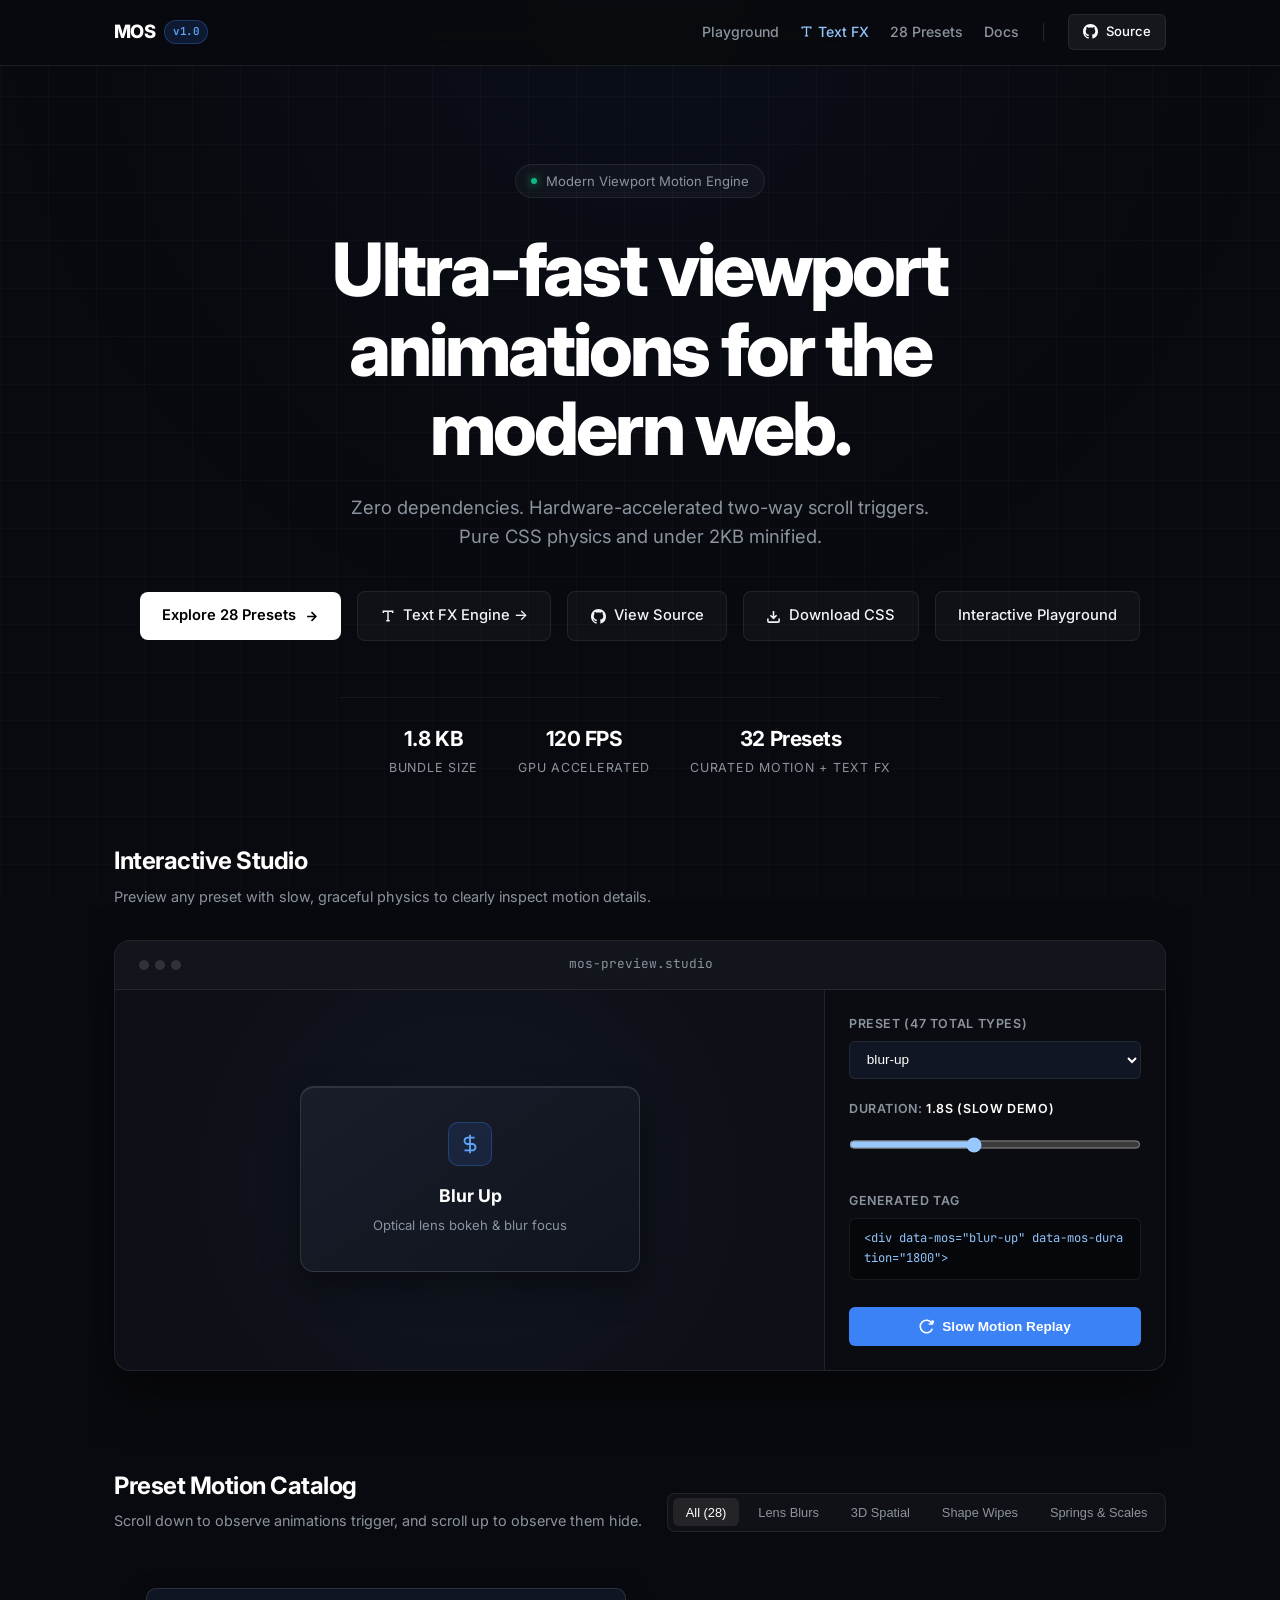
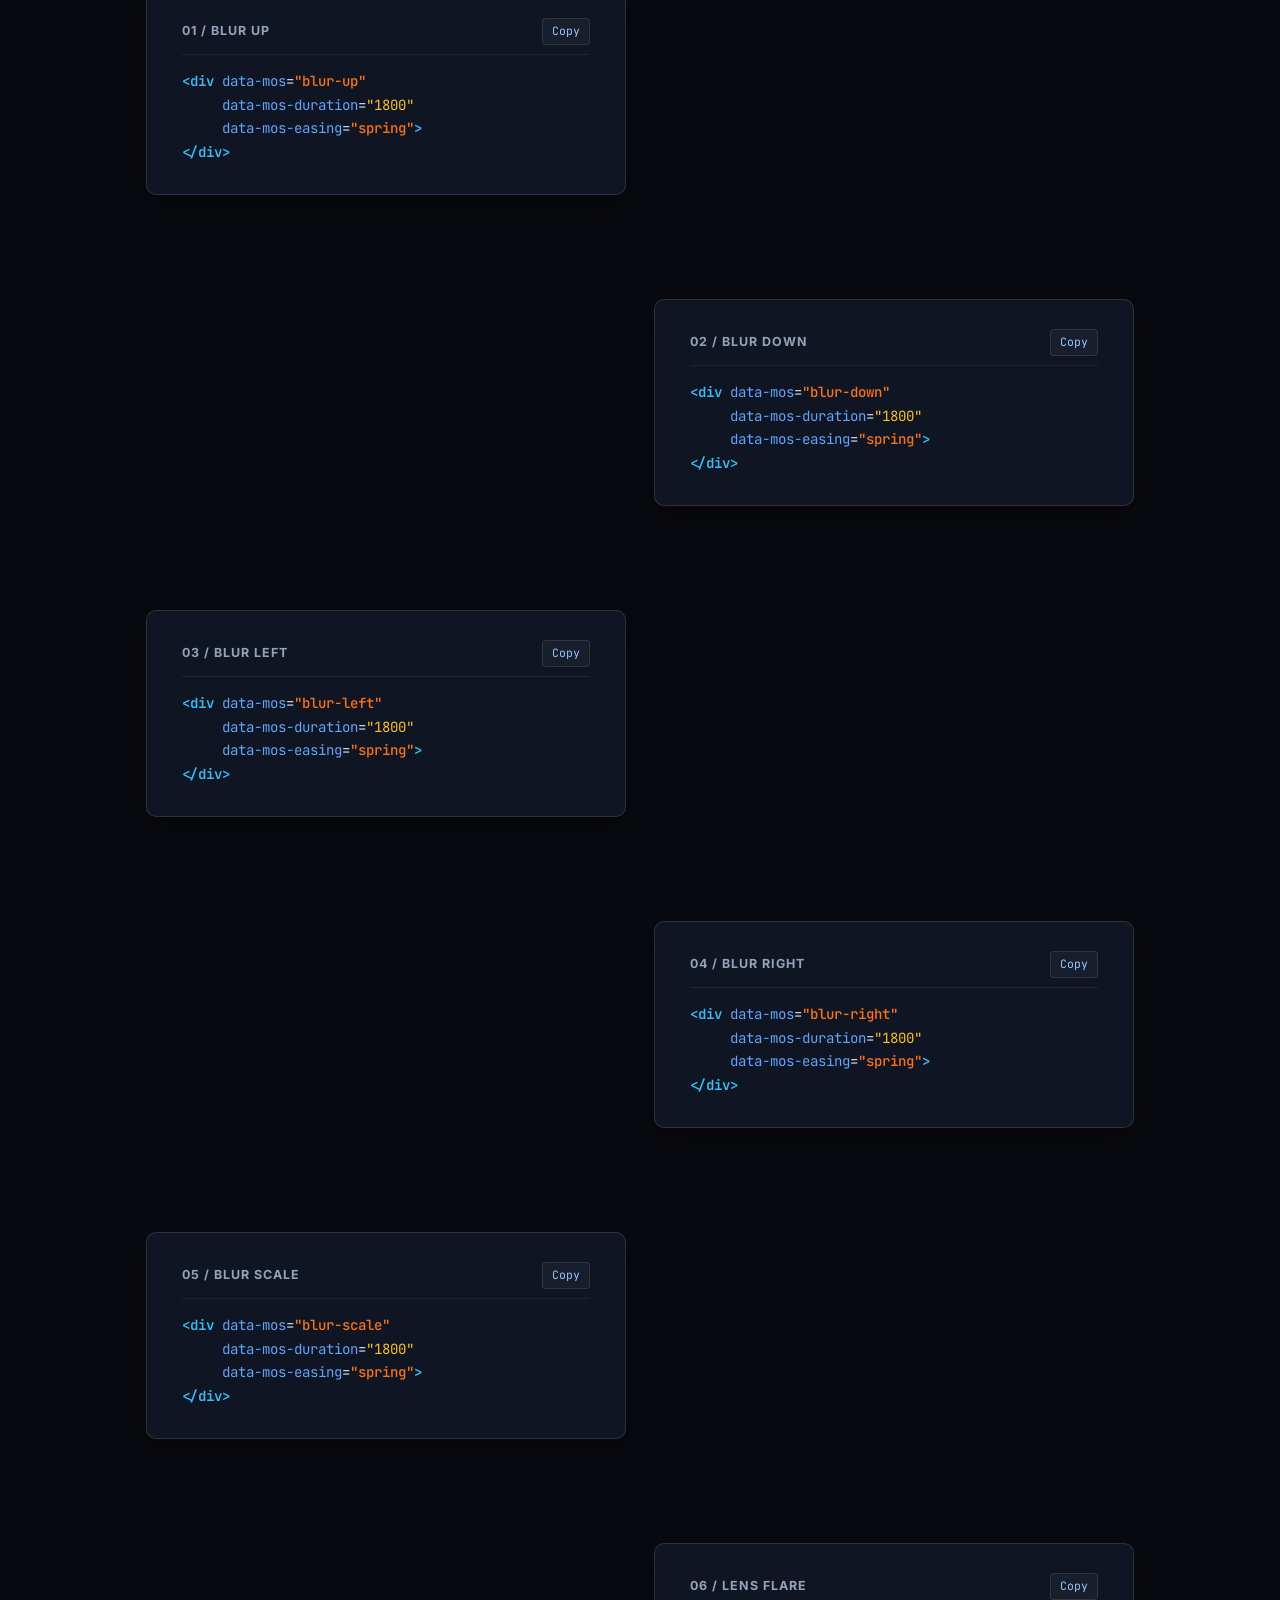
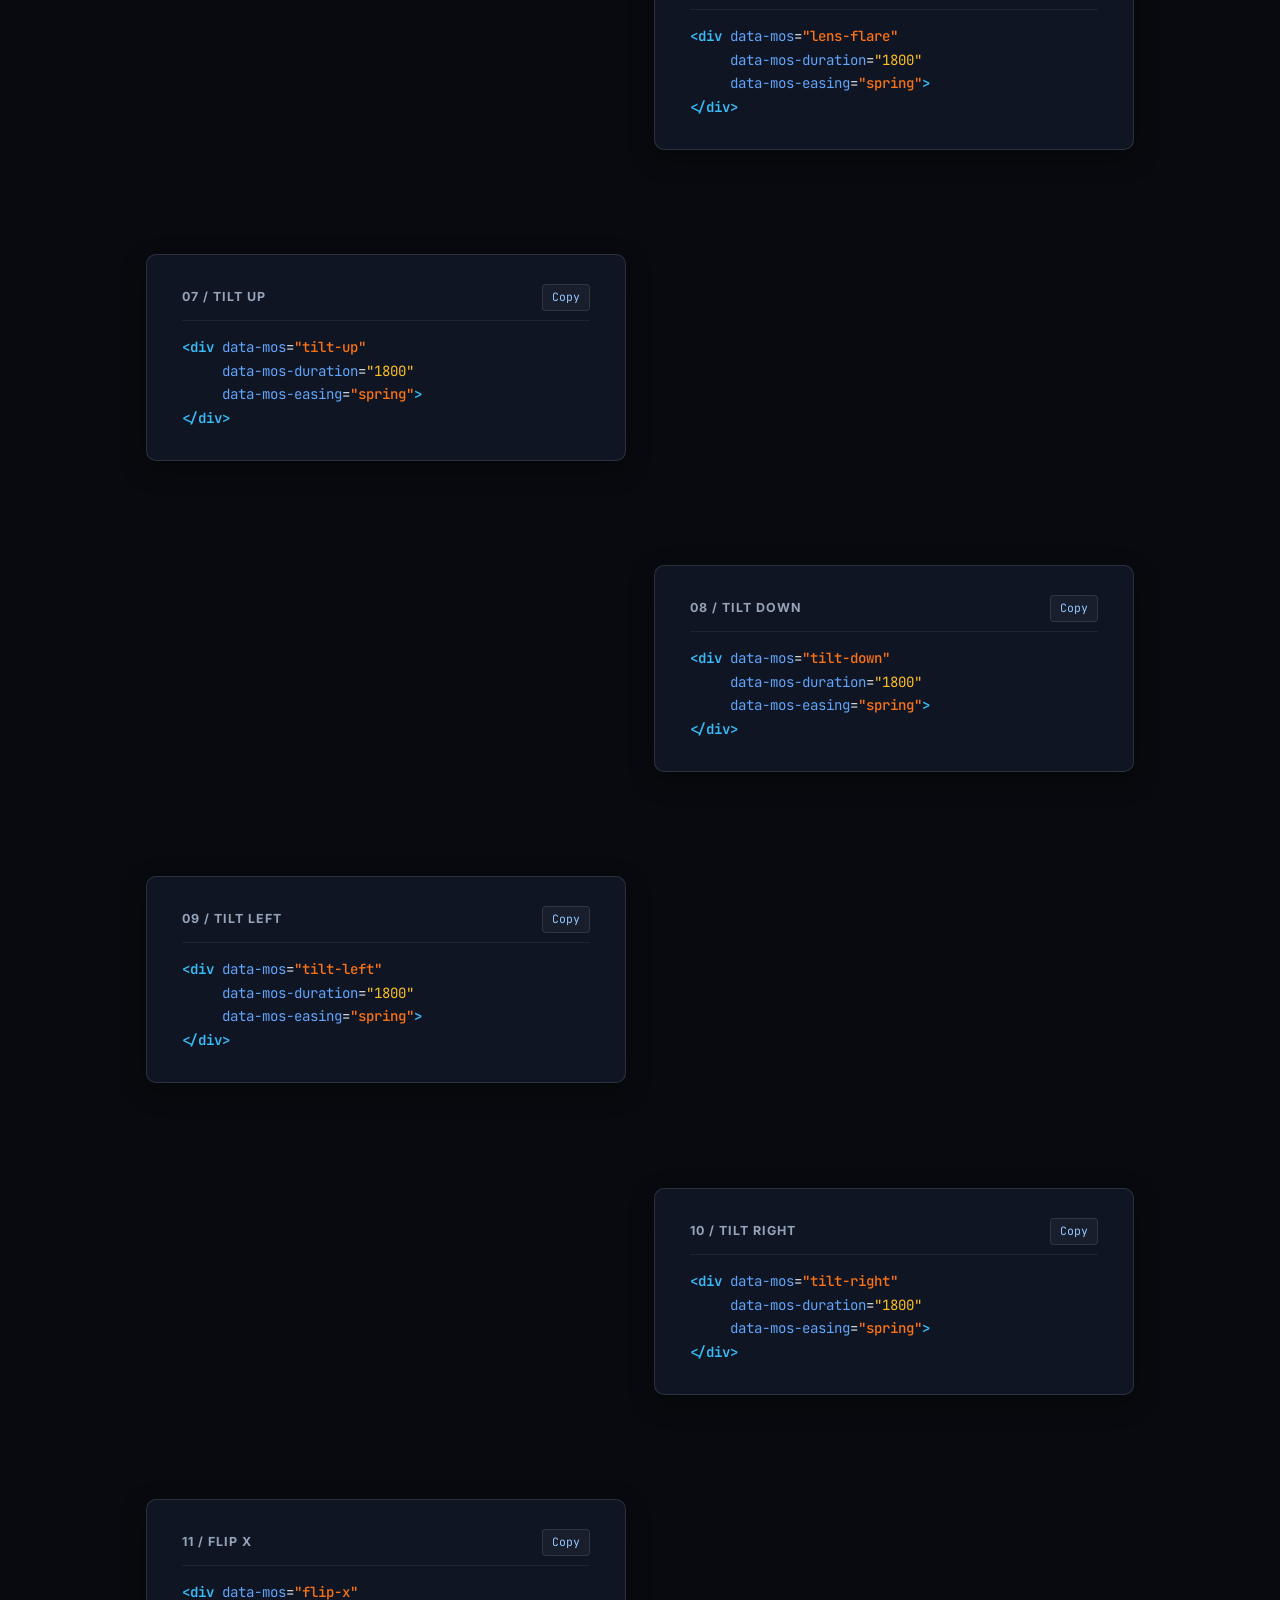
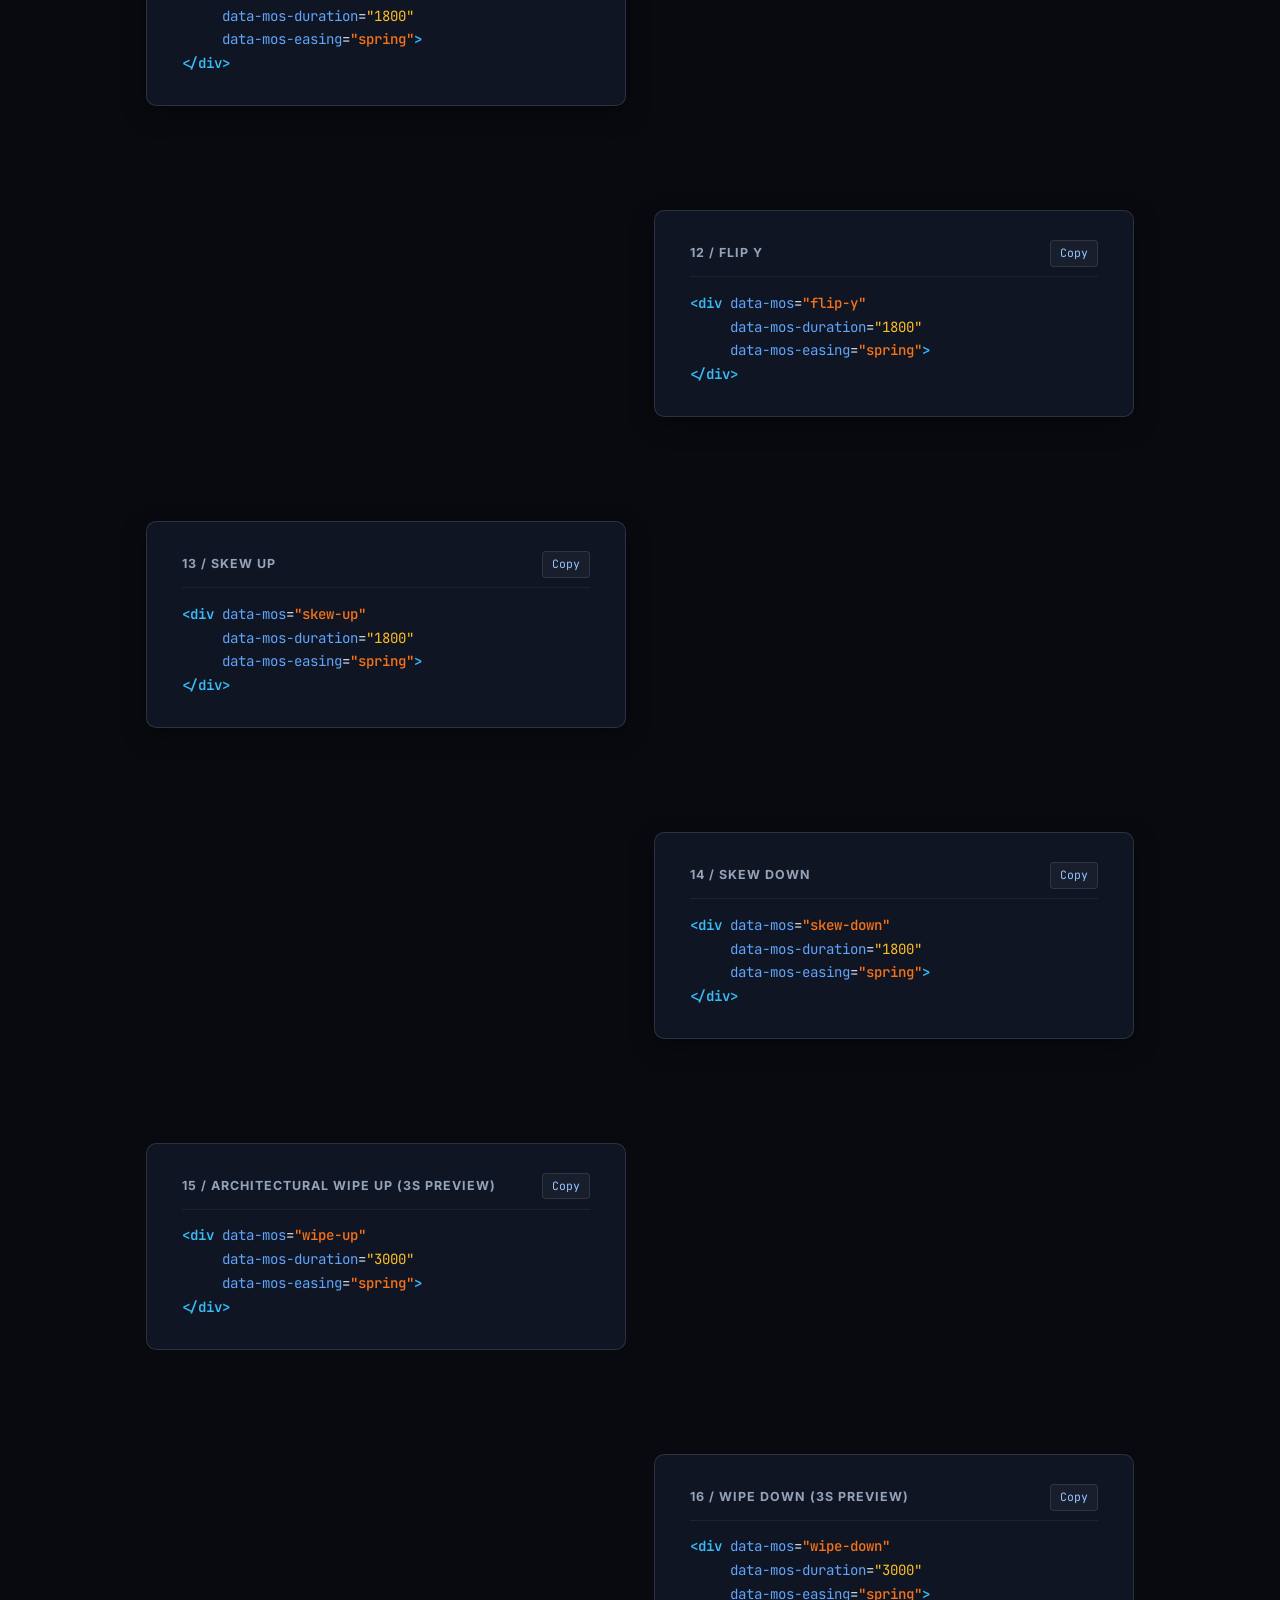
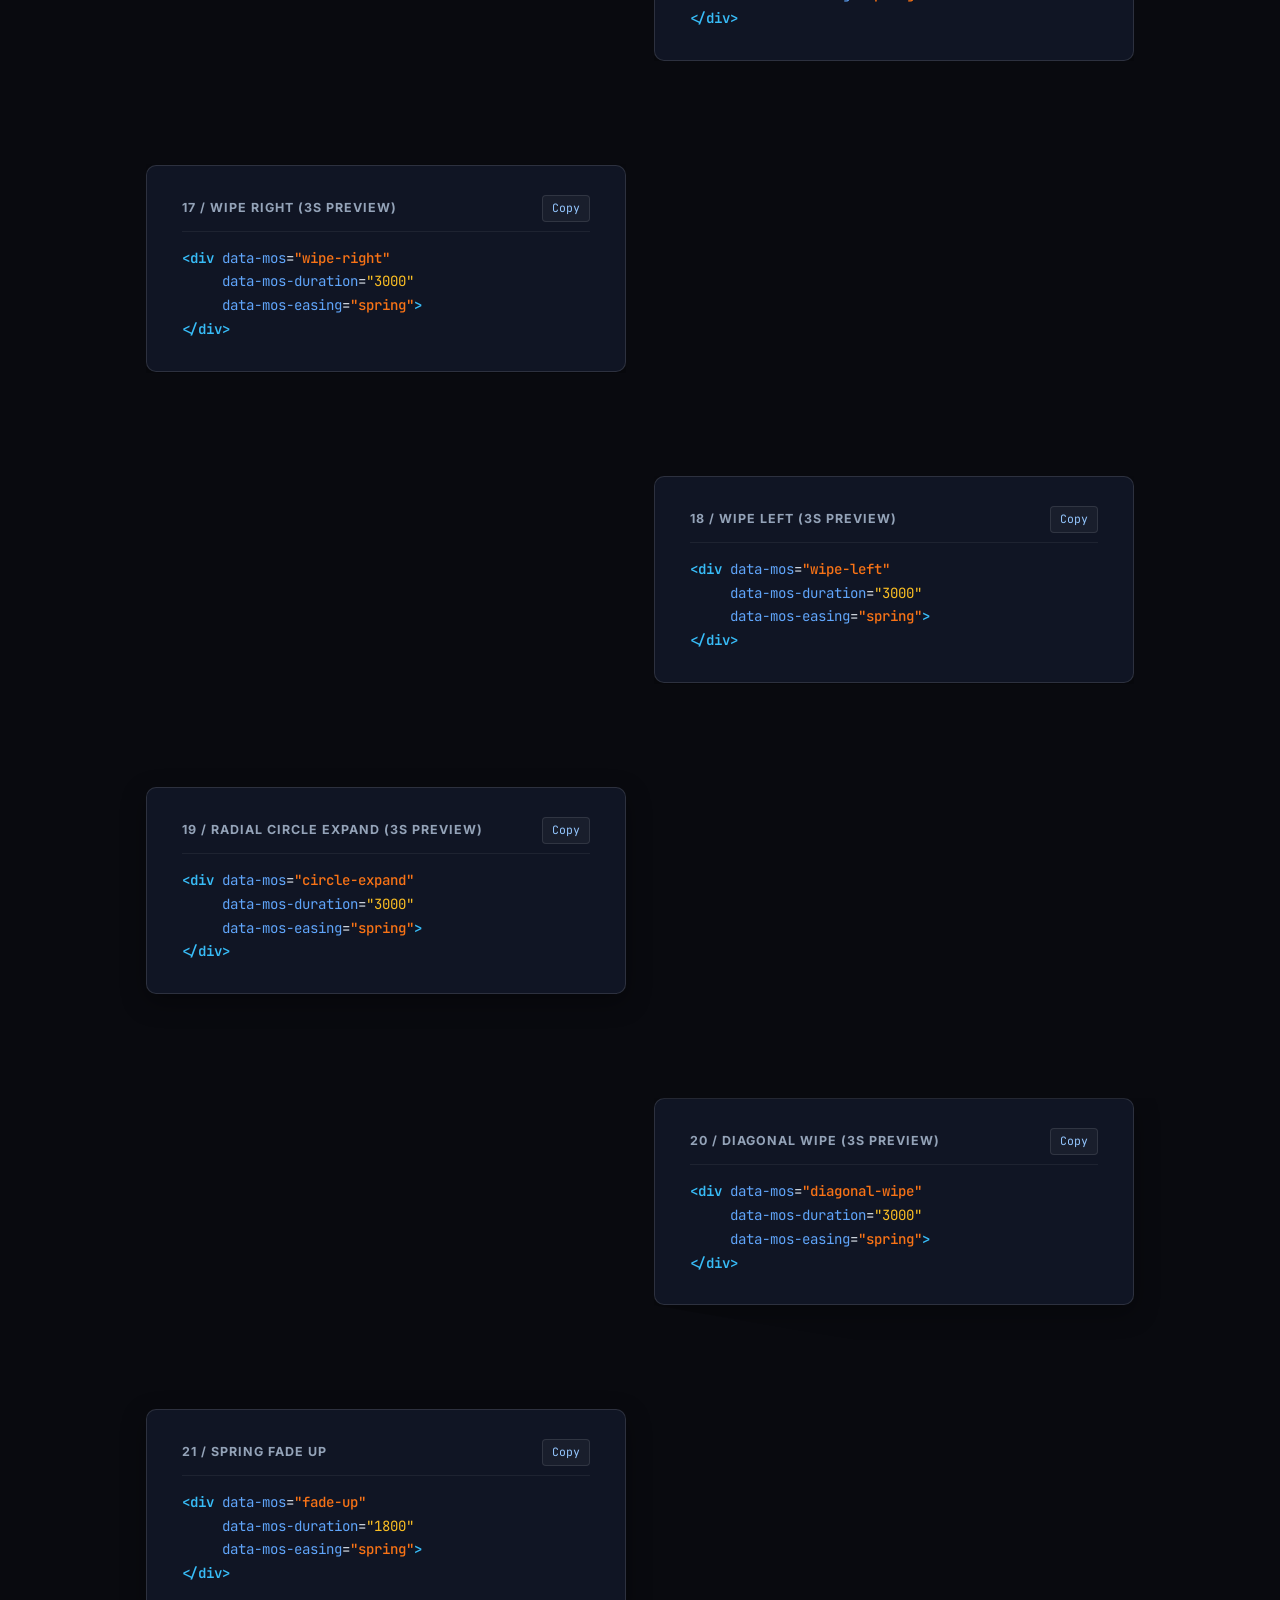
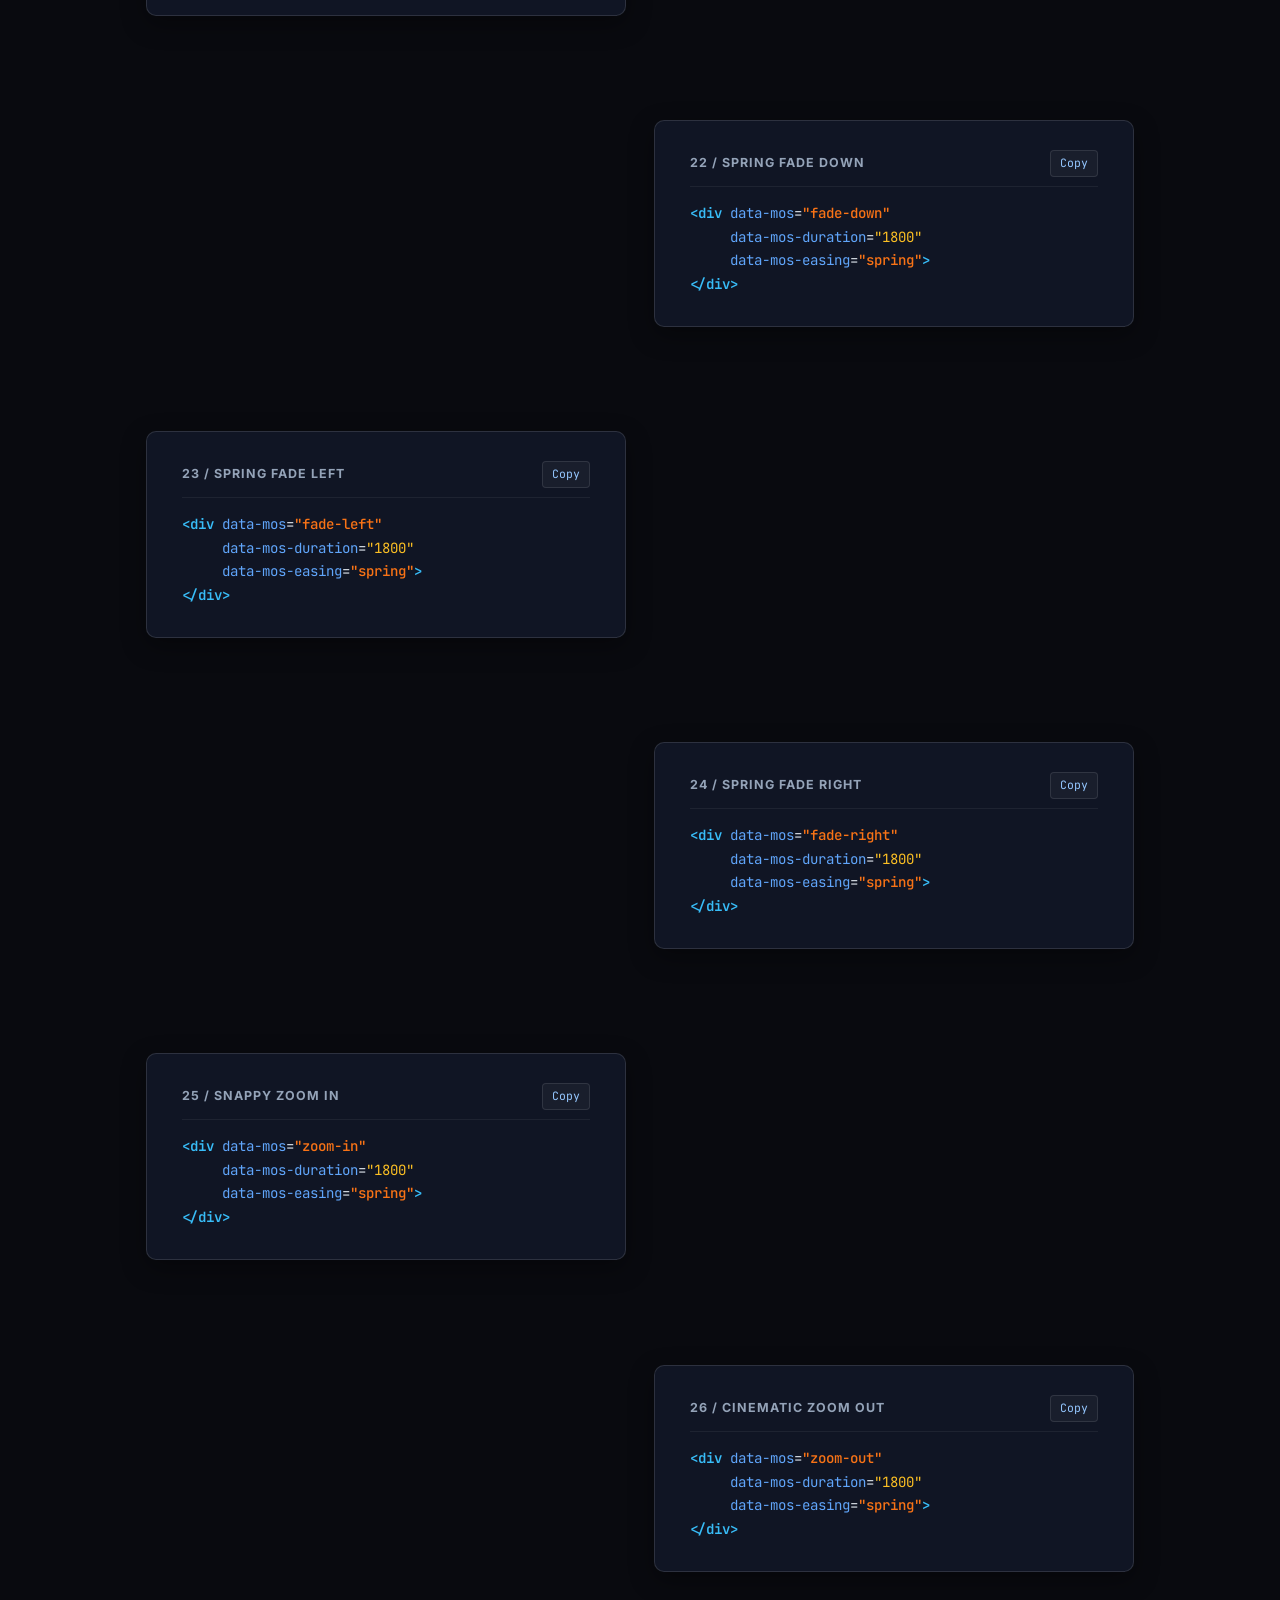
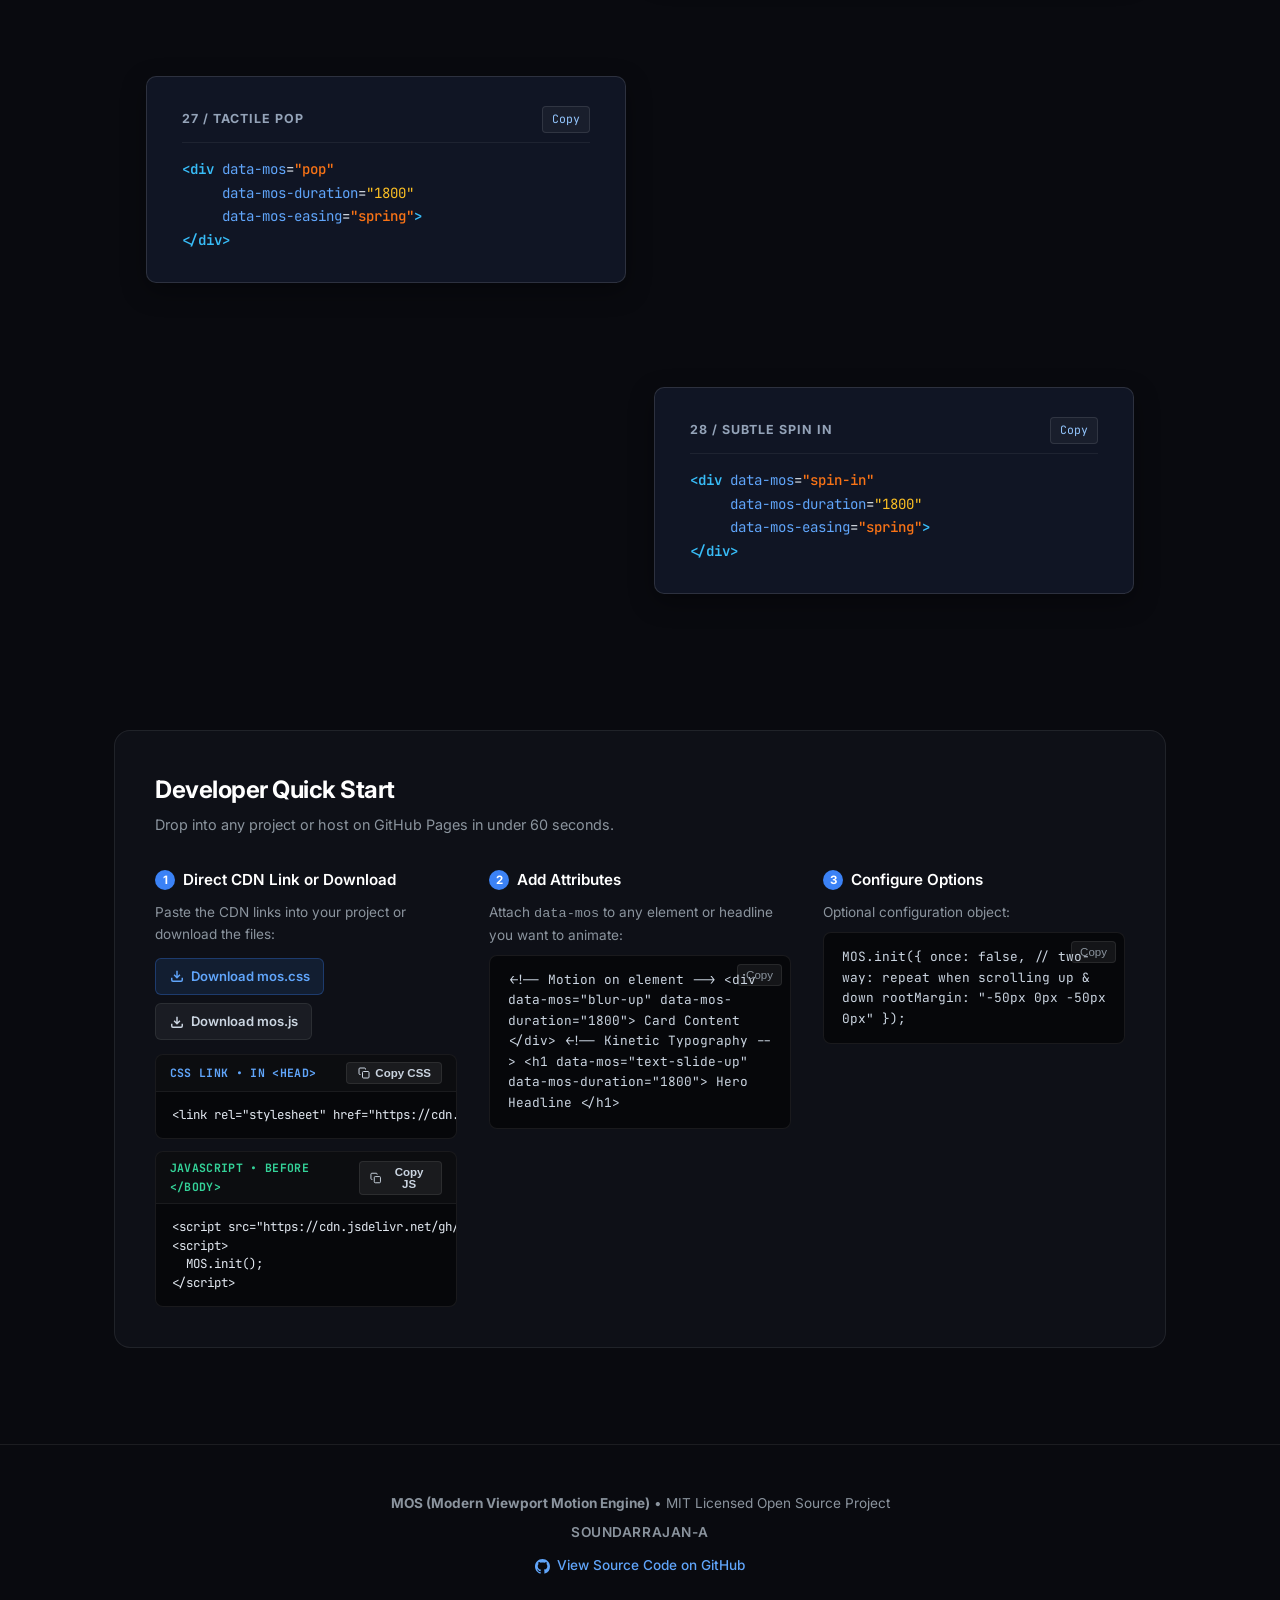
==== commit 6608aa8e: "docs(footer): update footer credits to SOUNDARRAJAN-A" ====
--- a/index.html
+++ b/index.html
@@ -2020,7 +2020,7 @@
   <!-- FOOTER -->
   <footer>
     <p><strong>MOS (Modern Viewport Motion Engine)</strong> • MIT Licensed Open Source Project</p>
-    <p style="margin-top: 0.4rem;">Designed for developers who care about 120 FPS craft and typography.</p>
+    <p style="margin-top: 0.4rem; font-weight: 600; letter-spacing: 0.04em;">SOUNDARRAJAN-A</p>
     <p style="margin-top: 0.75rem;">
       <a href="https://github.com/soundarrajan-a/mos" target="_blank" style="color: #60a5fa; display: inline-flex; align-items: center; gap: 0.45rem; font-weight: 500;">
         <svg width="15" height="15" viewBox="0 0 24 24" fill="currentColor"><path d="M12 0C5.37 0 0 5.37 0 12c0 5.31 3.435 9.795 8.205 11.385.6.105.825-.255.825-.57 0-.285-.015-1.23-.015-2.235-3.015.555-3.795-.735-4.035-1.41-.135-.345-.72-1.41-1.23-1.695-.42-.225-1.02-.78-.015-.795.945-.015 1.62.87 1.845 1.23 1.08 1.815 2.805 1.305 3.495.99.105-.78.42-1.305.765-1.605-2.67-.3-5.46-1.335-5.46-5.925 0-1.305.465-2.385 1.23-3.225-.12-.3-.54-1.53.12-3.18 0 0 1.005-.315 3.3 1.23.96-.27 1.98-.405 3-.405s2.04.135 3 .405c2.295-1.56 3.3-1.23 3.3-1.23.66 1.65.24 2.88.12 3.18.765.84 1.23 1.905 1.23 3.225 0 4.605-2.805 5.625-5.475 5.925.435.375.81 1.095.81 2.22 0 1.605-.015 2.895-.015 3.3 0 .315.225.69.825.57A12.02 12.02 0 0 0 24 12c0-6.63-5.37-12-12-12z"/></svg>
--- a/mos.css
+++ b/mos.css
@@ -558,6 +558,14 @@
   text-shadow: 0 0 20px rgba(59, 130, 246, 0.4);
 }
 
+.scrub-stage {
+  padding: 1.5rem 1.25rem;
+  border-radius: 10px;
+  border: 1px dashed rgba(125, 125, 125, 0.25);
+  position: relative;
+  margin: 1.5rem 0;
+}
+
 .scrub-meter-bar {
   display: flex;
   align-items: center;
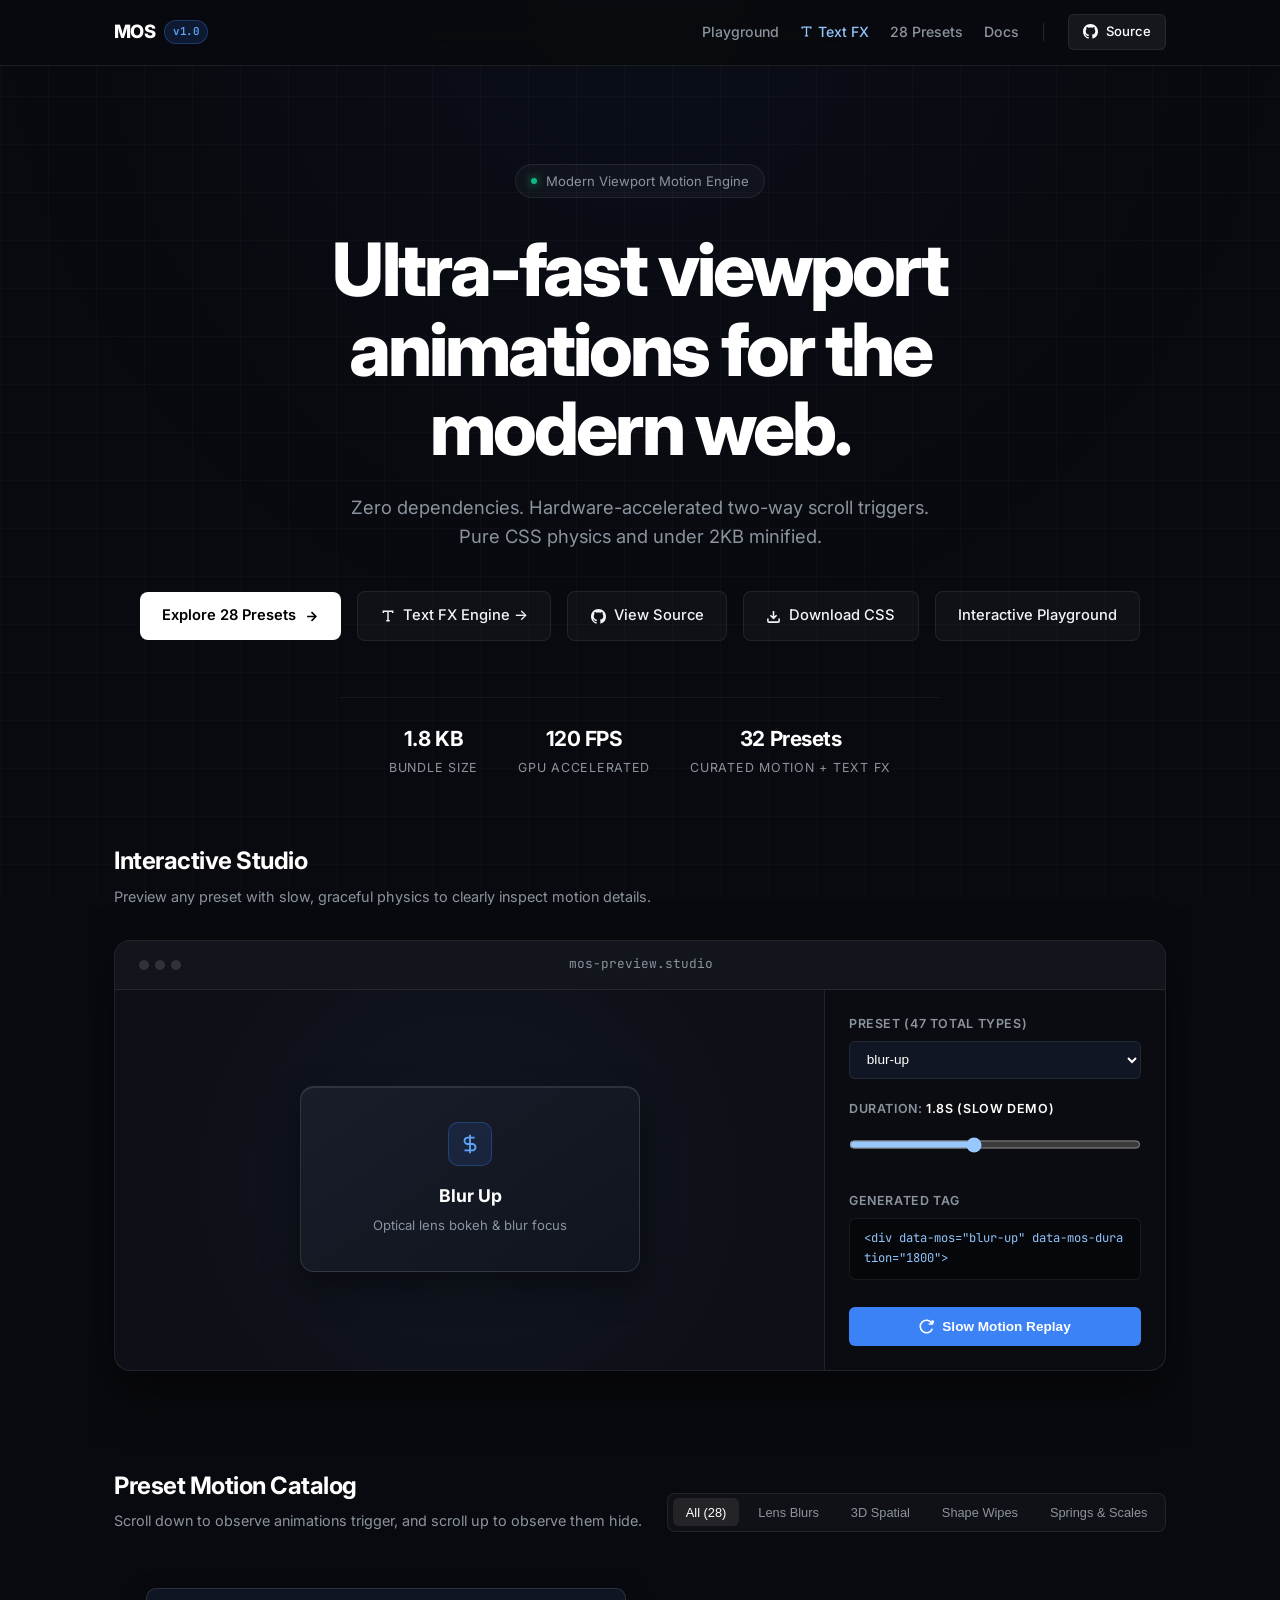
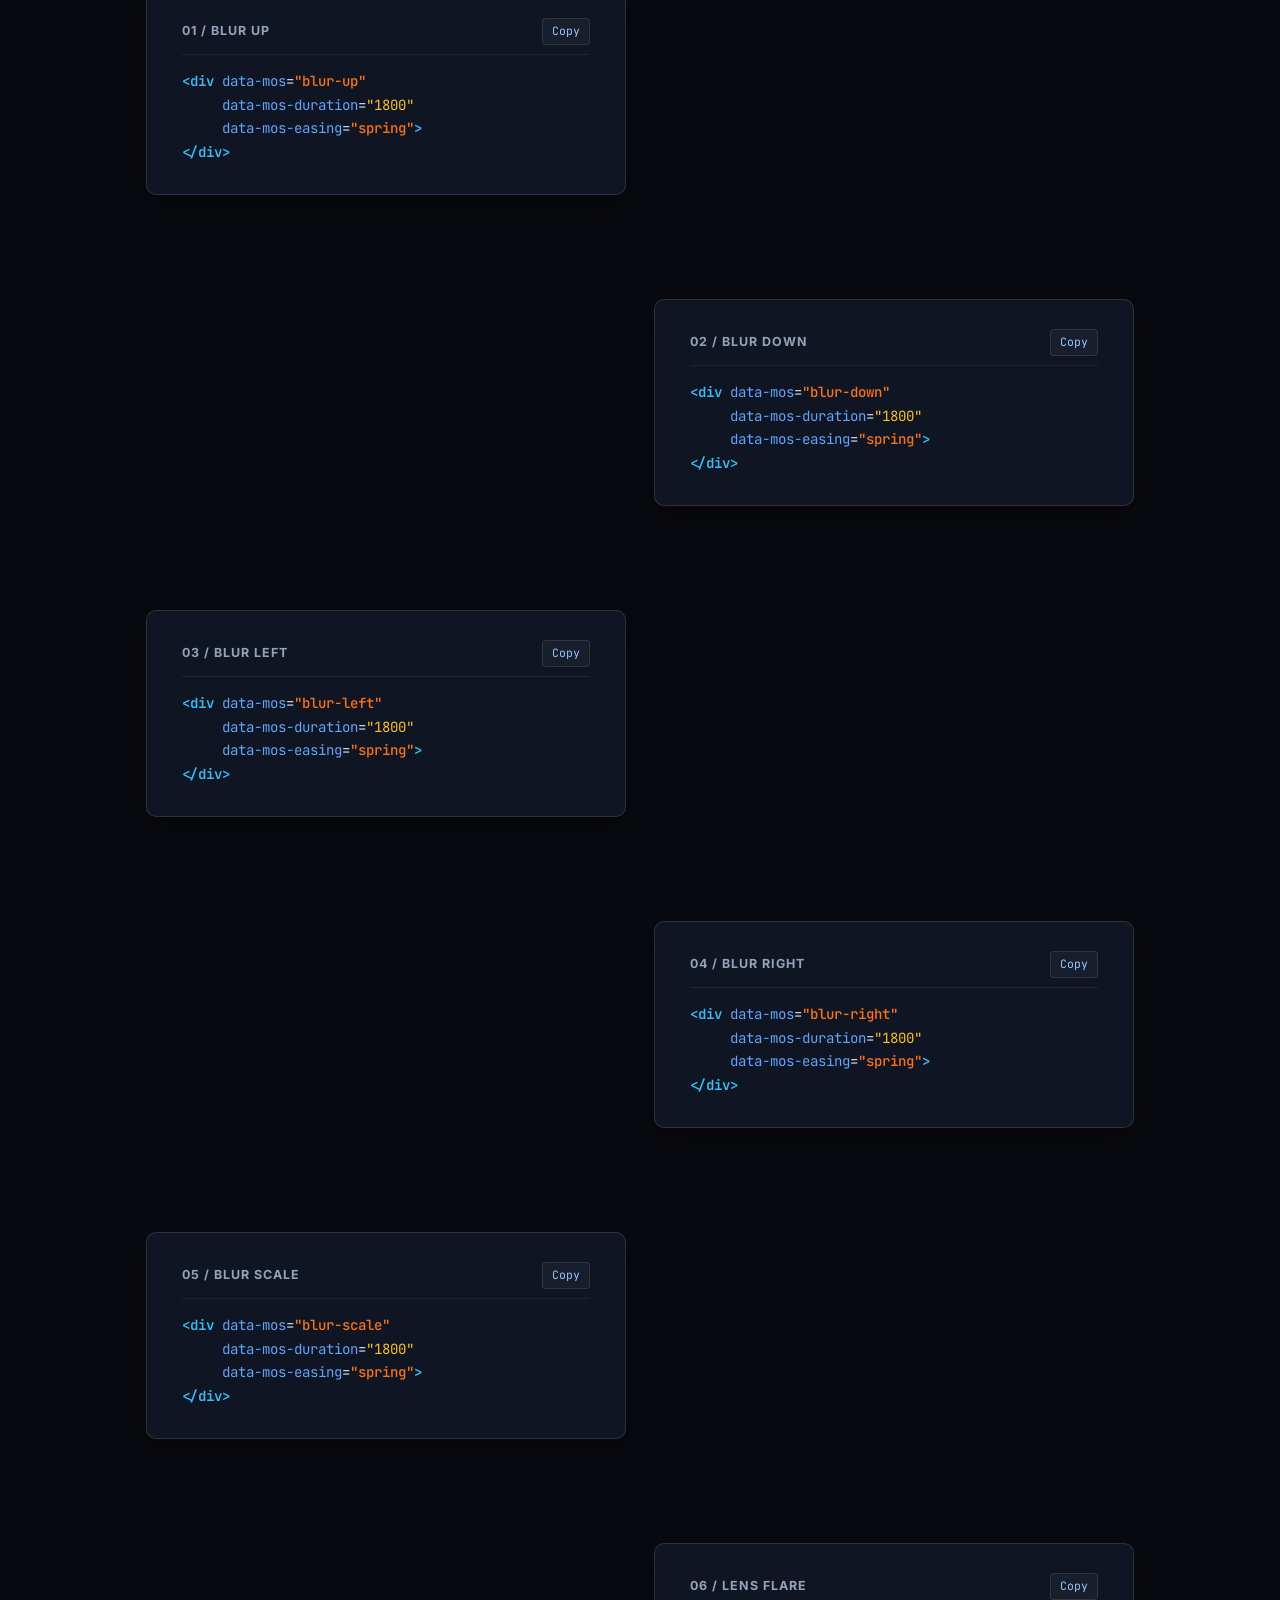
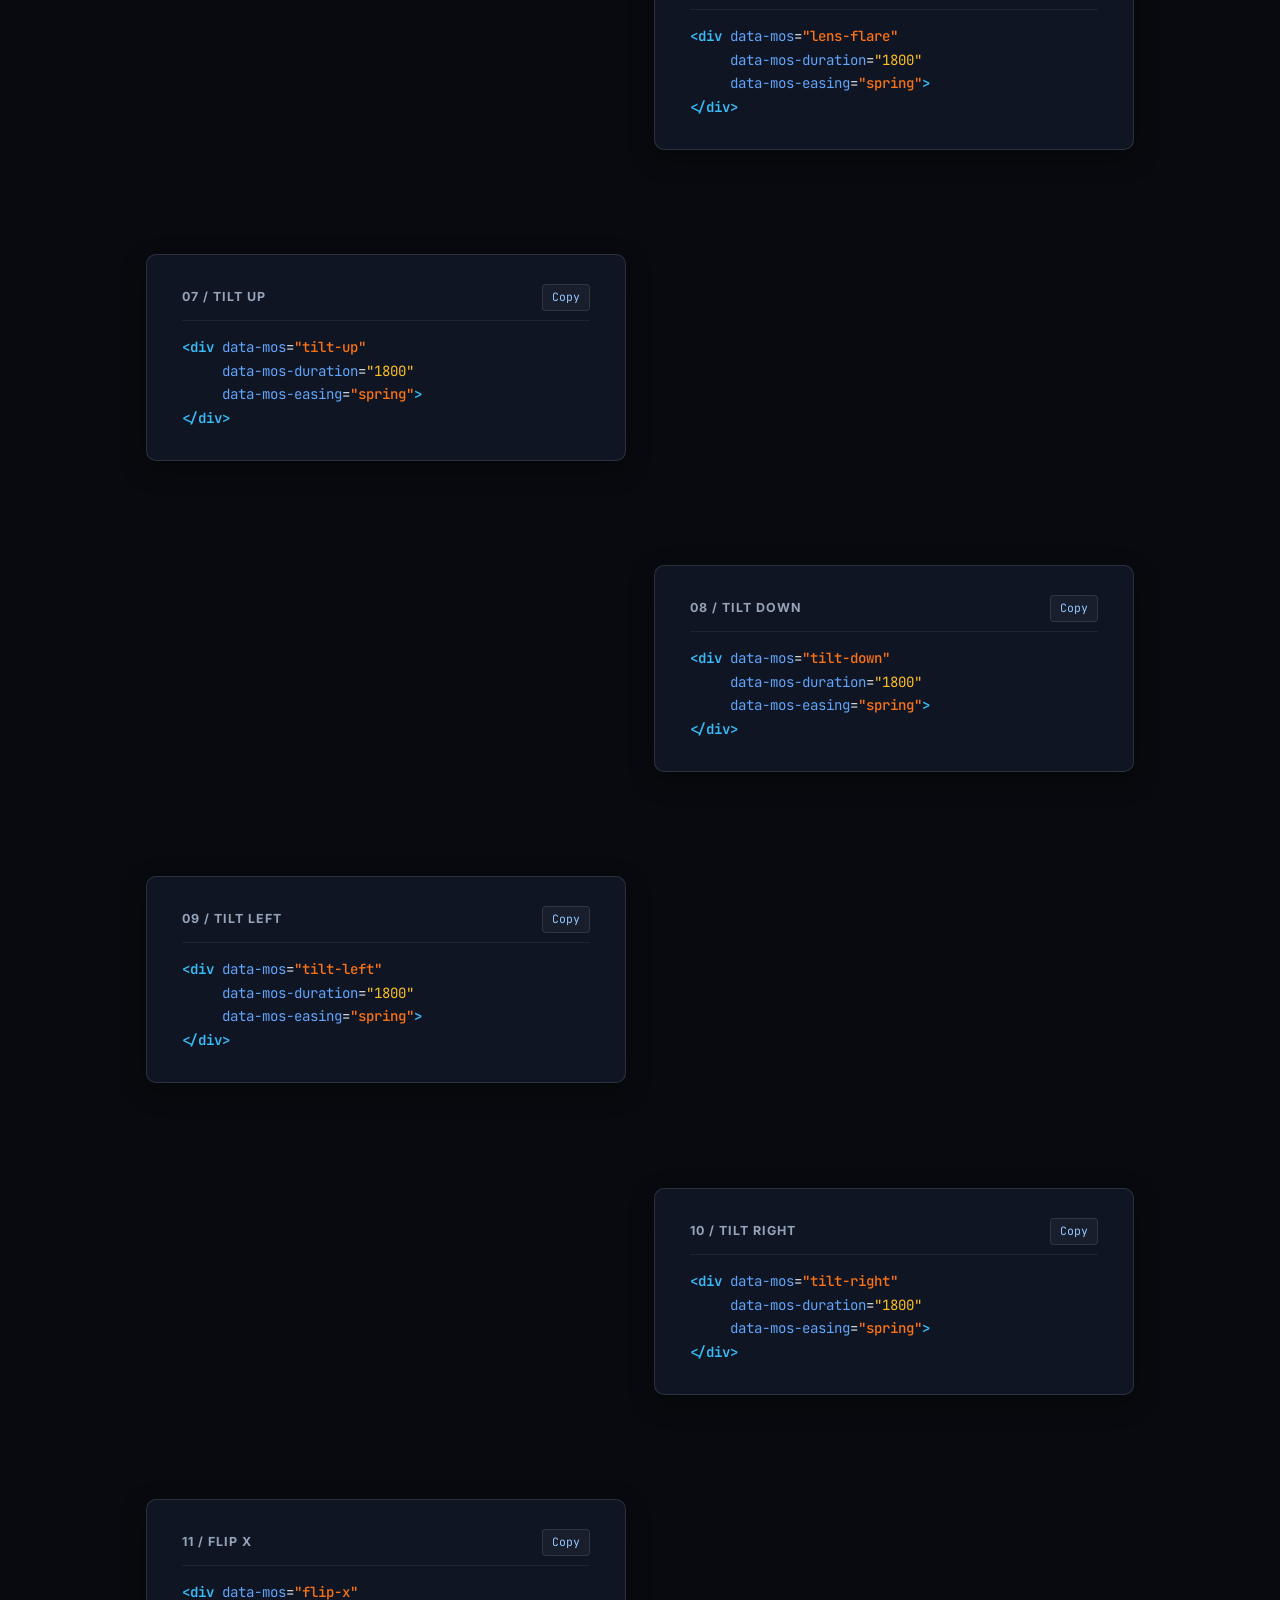
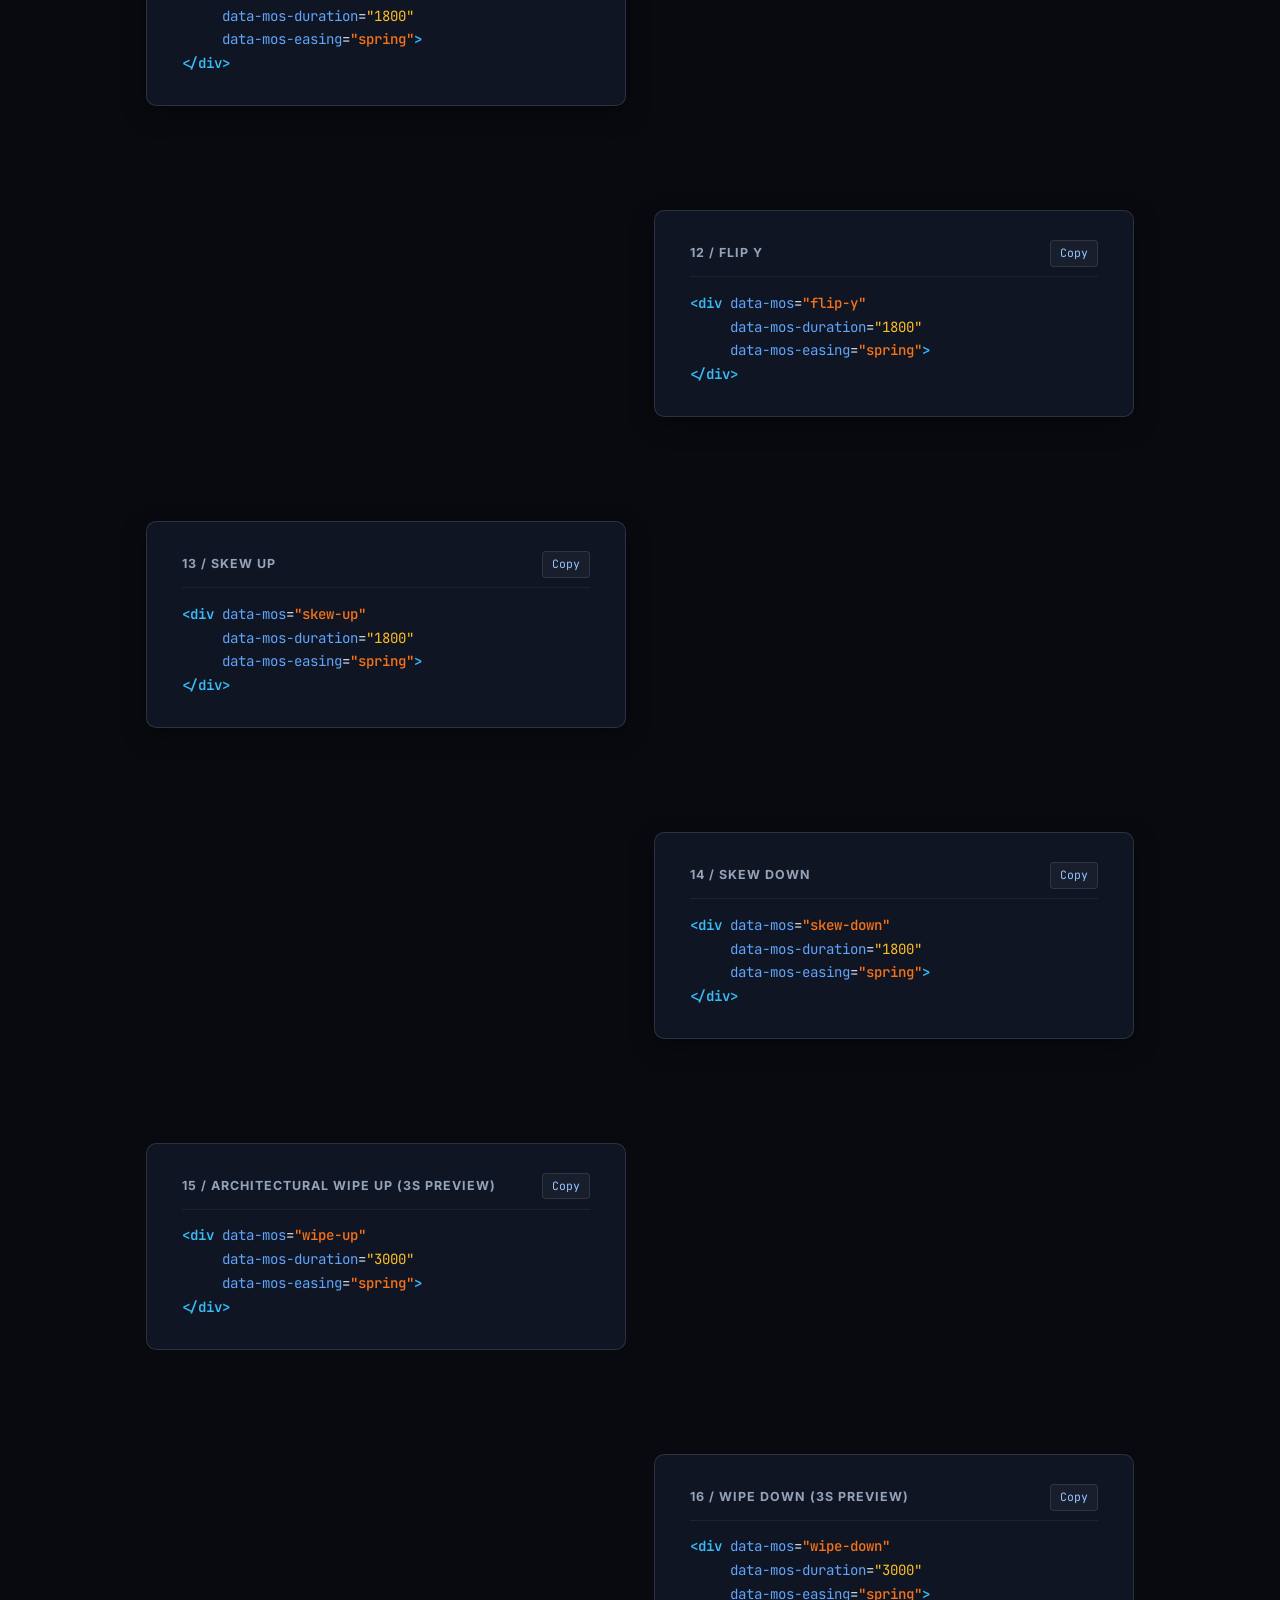
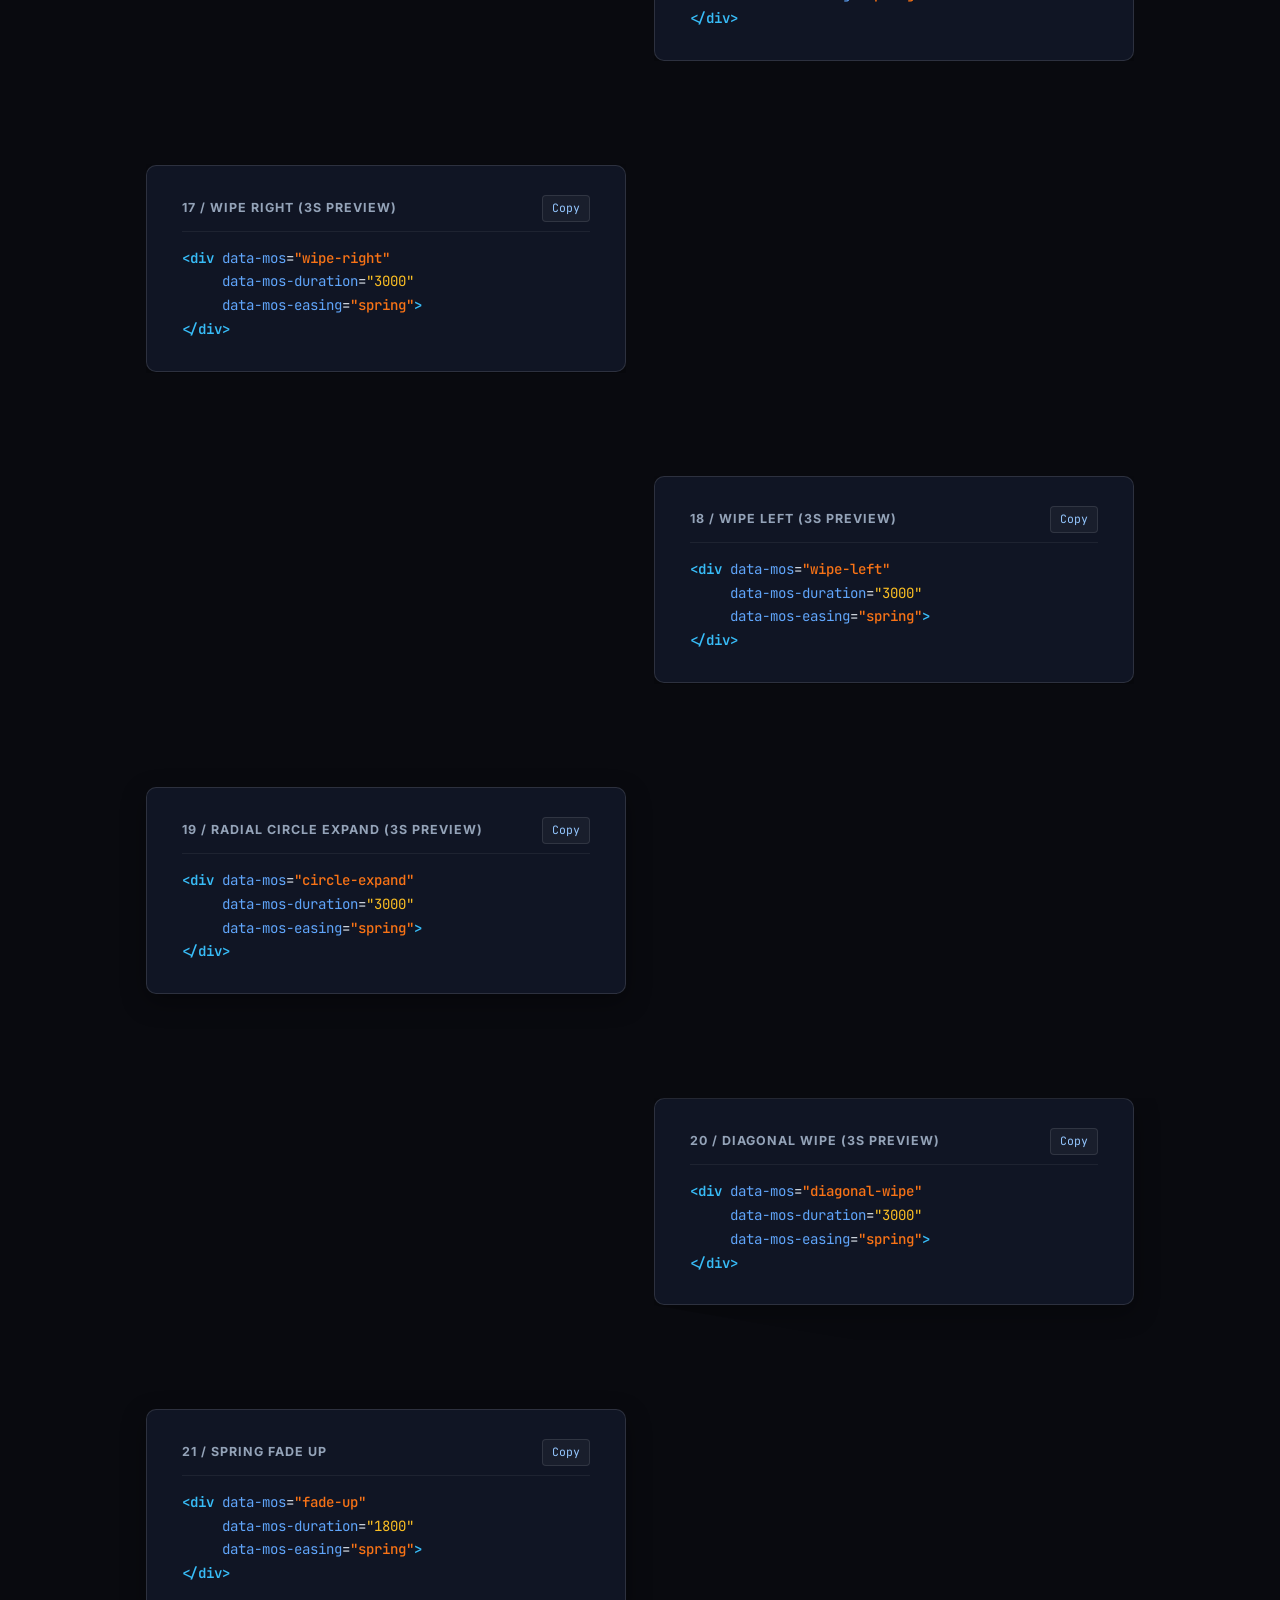
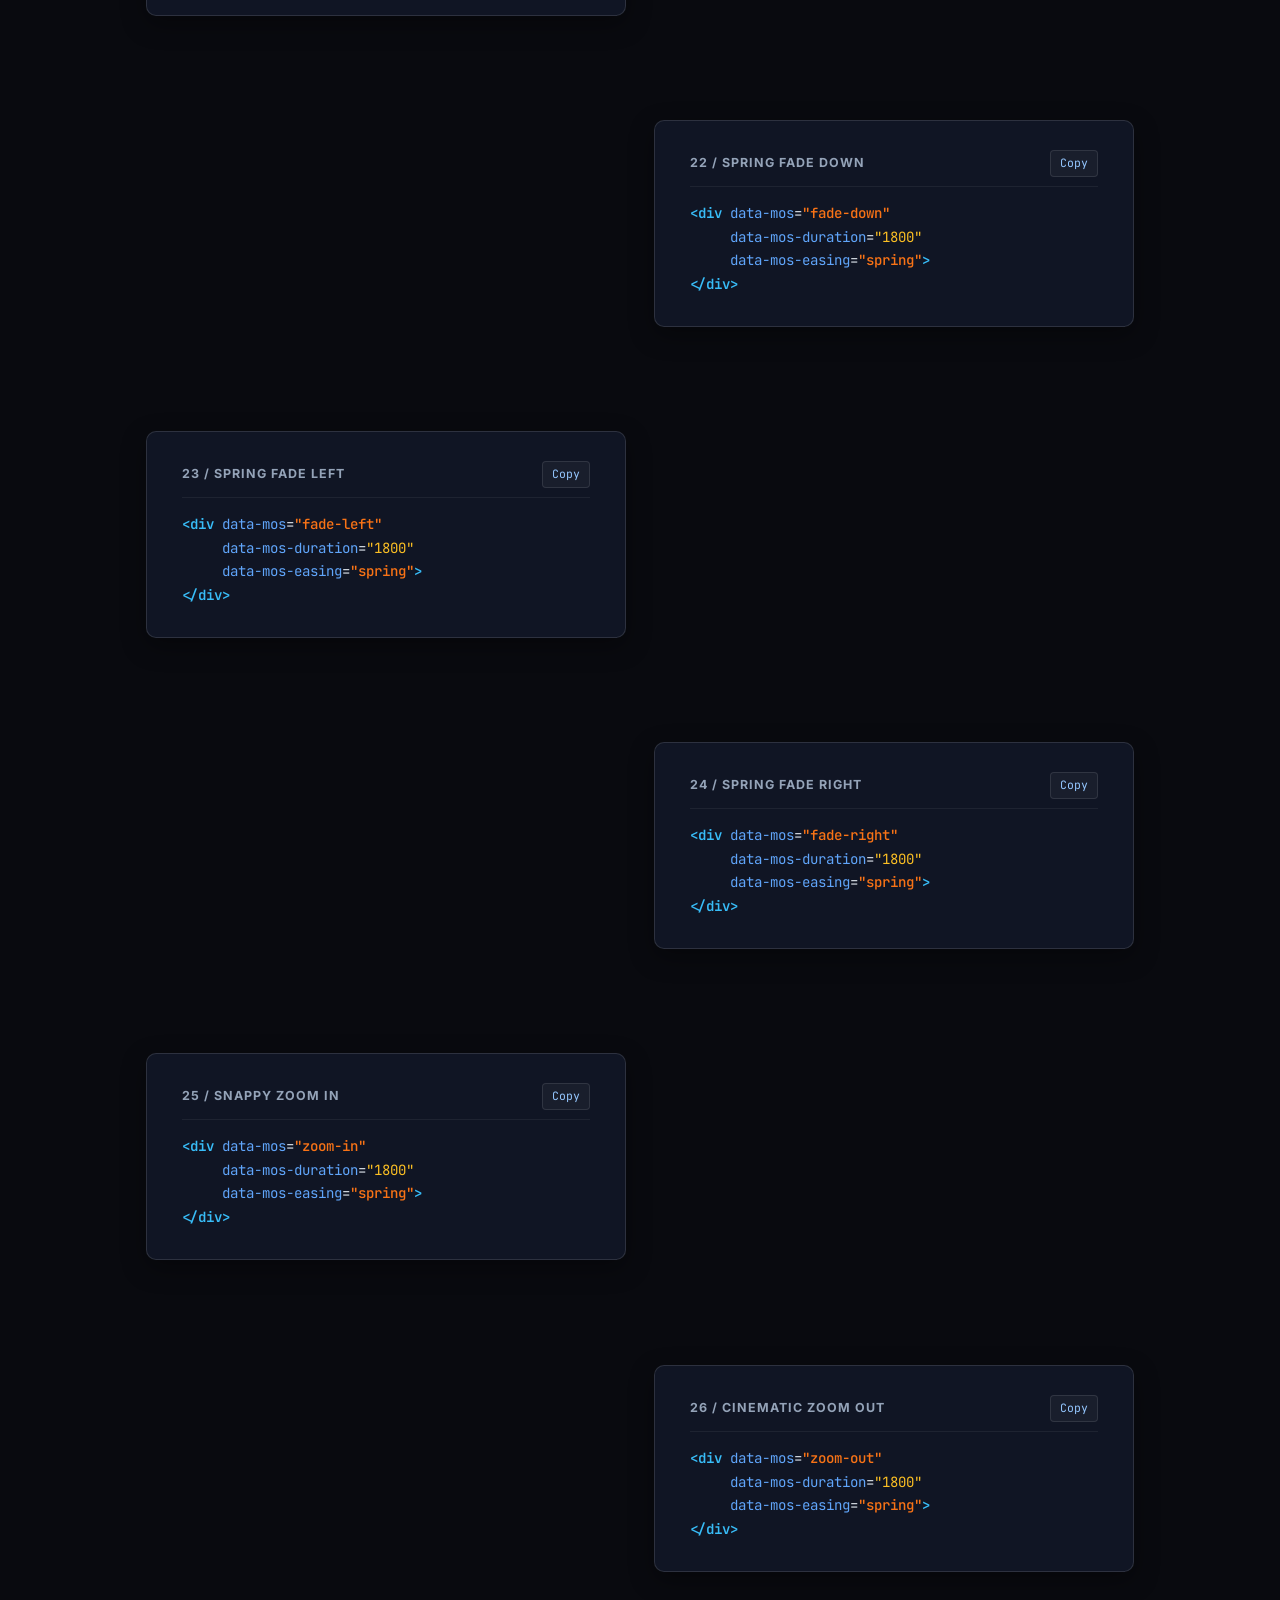
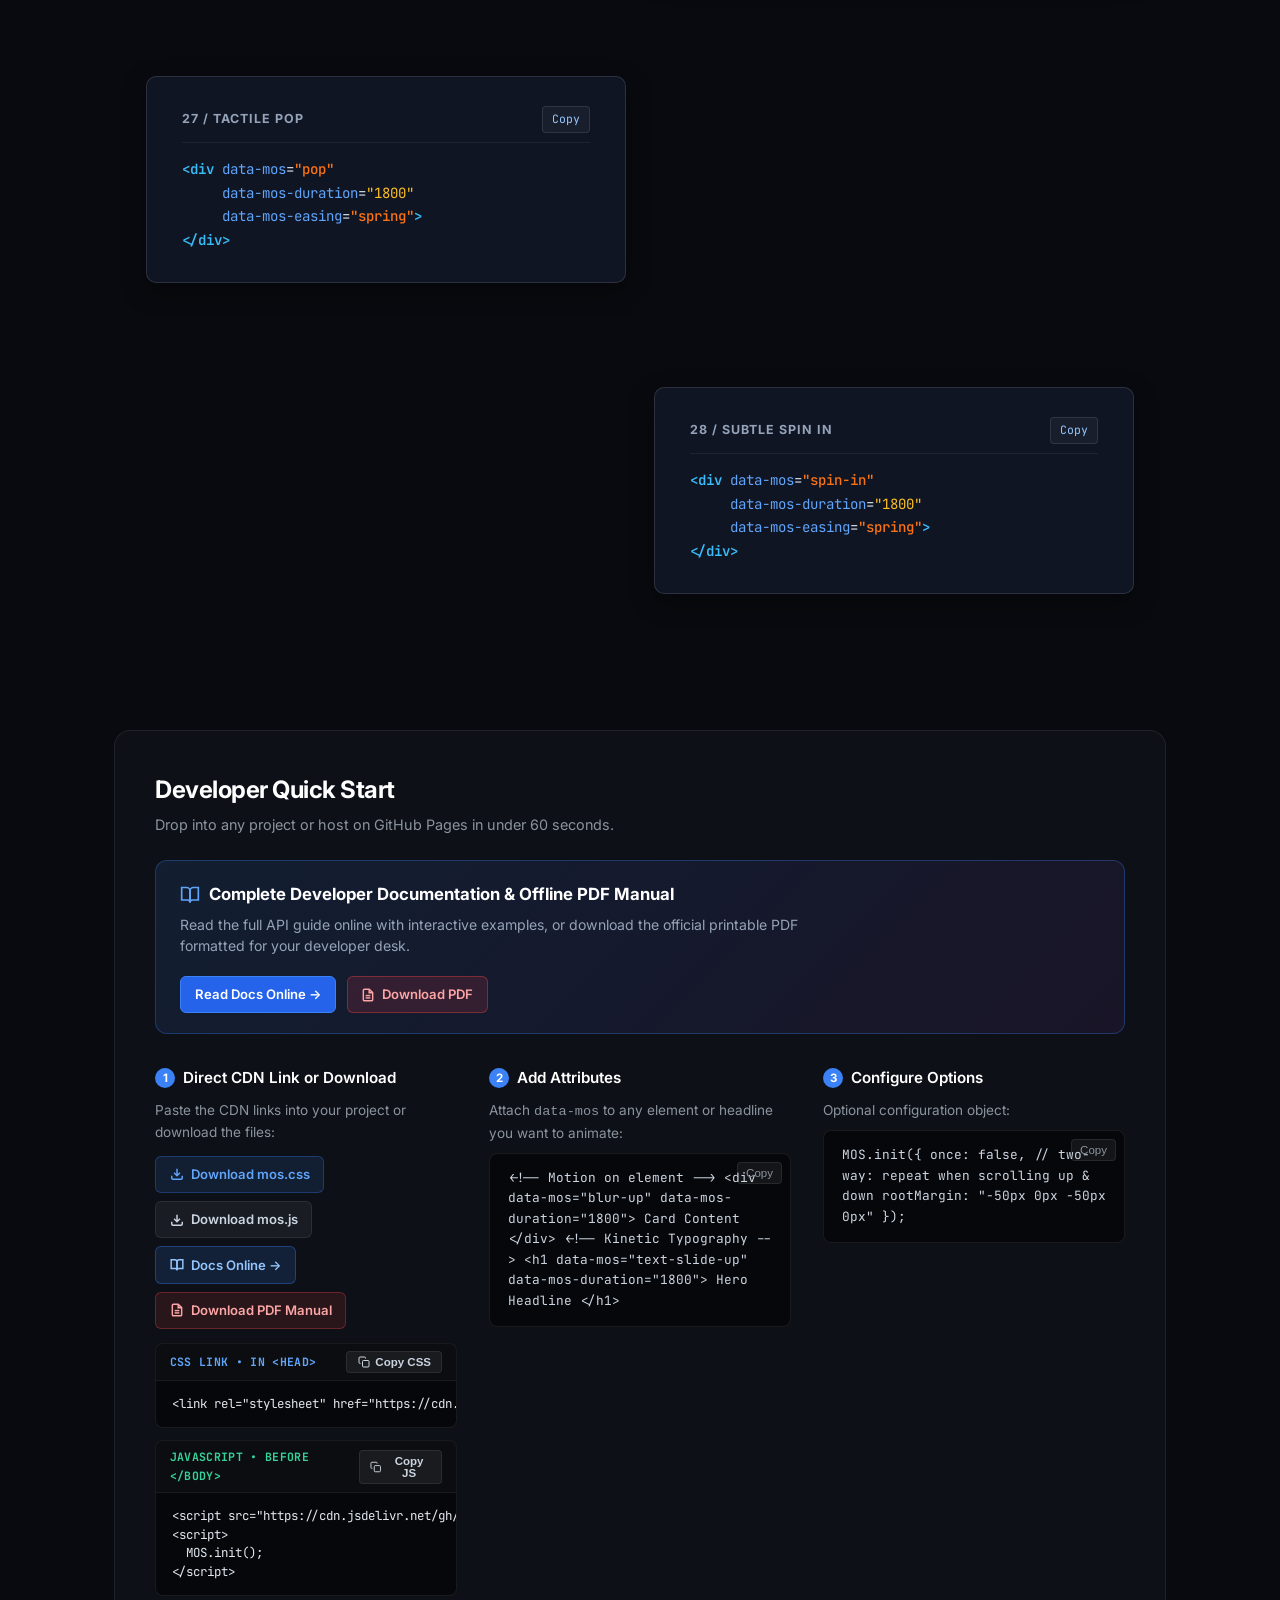
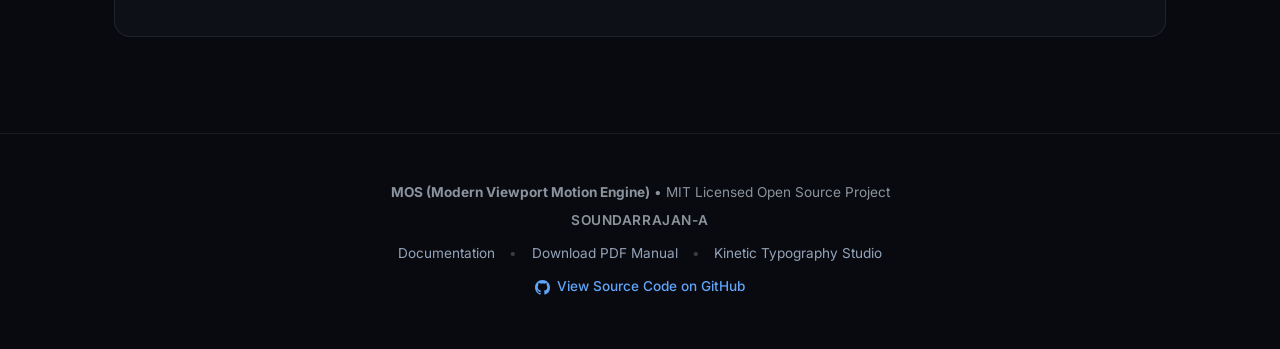
==== commit 8edccad4: "Add official documentation page (docs.html), printable PDF manual, crawler directives (robots.txt, s" ====
--- a/index.html
+++ b/index.html
@@ -2,8 +2,105 @@
 <html lang="en">
 <head>
   <meta charset="UTF-8" />
-  <meta name="viewport" content="width=device-width, initial-scale=1.0" />
-  <title>MOS — Modern Viewport Motion Engine</title>
+  <meta name="viewport" content="width=device-width, initial-scale=1.0, viewport-fit=cover" />
+  
+  <!-- Primary SEO Meta Tags -->
+  <title>MOS — Modern Viewport Motion Engine | 120 FPS Scroll Animation Library</title>
+  <meta name="title" content="MOS — Modern Viewport Motion Engine | 120 FPS Scroll Animation Library">
+  <meta name="description" content="MOS is an ultra-lightweight (&lt; 2KB) zero-dependency viewport animation trigger, kinetic typography engine, velocity marquee streamer, and progressive editorial scroll scrubber. 120 FPS GPU hardware acceleration with two-way scroll replay. Created by SOUNDARRAJAN-A.">
+  <meta name="keywords" content="MOS, modern viewport motion engine, scroll animation library, lightweight AOS alternative, kinetic typography, 120 FPS animations, velocity marquee ticker, editorial scroll scrub, soundarrajan-a, web animations, CSS GPU motion, javascript scroll library">
+  <meta name="author" content="SOUNDARRAJAN-A">
+  <meta name="robots" content="index, follow, max-snippet:-1, max-image-preview:large, max-video-preview:-1">
+  <meta name="theme-color" content="#090a0f">
+  <meta name="apple-mobile-web-app-capable" content="yes">
+  <meta name="apple-mobile-web-app-status-bar-style" content="black-translucent">
+  <link rel="canonical" href="https://soundarrajan-a.github.io/mos/">
+
+  <!-- Open Graph / Facebook -->
+  <meta property="og:type" content="website">
+  <meta property="og:site_name" content="MOS Motion Engine">
+  <meta property="og:url" content="https://soundarrajan-a.github.io/mos/">
+  <meta property="og:title" content="MOS — Modern Viewport Motion Engine | 120 FPS Scroll Animation Library">
+  <meta property="og:description" content="Ultra-lightweight (&lt; 2KB) zero-dependency viewport animation trigger, kinetic typography engine, velocity marquee, and scroll scrubber. Created by SOUNDARRAJAN-A.">
+  <meta property="og:image" content="https://soundarrajan-a.github.io/mos/og-preview.png">
+  <meta property="og:locale" content="en_US">
+
+  <!-- Twitter / X -->
+  <meta name="twitter:card" content="summary_large_image">
+  <meta name="twitter:url" content="https://soundarrajan-a.github.io/mos/">
+  <meta name="twitter:title" content="MOS — Modern Viewport Motion Engine | 120 FPS Scroll Animation Library">
+  <meta name="twitter:description" content="Ultra-lightweight (&lt; 2KB) zero-dependency viewport animation trigger, kinetic typography engine, velocity marquee, and scroll scrubber. Created by SOUNDARRAJAN-A.">
+  <meta name="twitter:image" content="https://soundarrajan-a.github.io/mos/og-preview.png">
+  <meta name="twitter:creator" content="@soundarrajan">
+
+  <!-- Schema.org SoftwareApplication & WebSite JSON-LD -->
+  <script type="application/ld+json">
+  {
+    "@context": "https://schema.org",
+    "@graph": [
+      {
+        "@type": "WebSite",
+        "@id": "https://soundarrajan-a.github.io/mos/#website",
+        "url": "https://soundarrajan-a.github.io/mos/",
+        "name": "MOS Motion Engine",
+        "description": "Ultra-lightweight 120 FPS viewport motion engine and kinetic typography library",
+        "inLanguage": "en"
+      },
+      {
+        "@type": "SoftwareApplication",
+        "@id": "https://soundarrajan-a.github.io/mos/#software",
+        "name": "MOS (Modern Viewport Motion Engine)",
+        "operatingSystem": "All Web Browsers (Chrome, Brave, Safari, Edge, Firefox)",
+        "applicationCategory": "DeveloperApplication",
+        "softwareVersion": "1.0",
+        "fileSize": "2KB",
+        "offers": {
+          "@type": "Offer",
+          "price": "0",
+          "priceCurrency": "USD"
+        },
+        "author": {
+          "@type": "Person",
+          "name": "SOUNDARRAJAN-A",
+          "url": "https://github.com/soundarrajan-a"
+        },
+        "license": "https://opensource.org/licenses/MIT",
+        "codeRepository": "https://github.com/soundarrajan-a/mos",
+        "downloadUrl": "https://cdn.jsdelivr.net/gh/soundarrajan-a/mos@main/mos.js"
+      },
+      {
+        "@type": "FAQPage",
+        "@id": "https://soundarrajan-a.github.io/mos/#faq",
+        "mainEntity": [
+          {
+            "@type": "Question",
+            "name": "What is MOS?",
+            "acceptedAnswer": {
+              "@type": "Answer",
+              "text": "MOS is an ultra-lightweight, hardware-accelerated viewport animation library and kinetic typography engine built with IntersectionObserver and pure CSS GPU compositing."
+            }
+          },
+          {
+            "@type": "Question",
+            "name": "How to install MOS via CDN?",
+            "acceptedAnswer": {
+              "@type": "Answer",
+              "text": "Include the mos.css stylesheet in the document head and the mos.js script before the closing body tag, then invoke MOS.init()."
+            }
+          },
+          {
+            "@type": "Question",
+            "name": "Does MOS support two-way scroll without flickering?",
+            "acceptedAnswer": {
+              "@type": "Answer",
+              "text": "Yes, MOS features an anti-flicker hysteresis buffer that retains rendered content past viewport boundaries and only resets when elements are more than 80px below the screen."
+            }
+          }
+        ]
+      }
+    ]
+  }
+  </script>
   
   <!-- Inter & JetBrains Mono Fonts -->
   <link rel="preconnect" href="https://fonts.googleapis.com">
@@ -1268,7 +1365,7 @@
           Text FX
         </a>
         <a href="#presets">28 Presets</a>
-        <a href="#docs">Docs</a>
+        <a href="docs.html">Docs</a>
         <div class="nav-divider"></div>
         <a href="https://github.com/soundarrajan-a/mos" target="_blank" class="nav-btn-source">
           <svg width="15" height="15" viewBox="0 0 24 24" fill="currentColor"><path d="M12 0C5.37 0 0 5.37 0 12c0 5.31 3.435 9.795 8.205 11.385.6.105.825-.255.825-.57 0-.285-.015-1.23-.015-2.235-3.015.555-3.795-.735-4.035-1.41-.135-.345-.72-1.41-1.23-1.695-.42-.225-1.02-.78-.015-.795.945-.015 1.62.87 1.845 1.23 1.08 1.815 2.805 1.305 3.495.99.105-.78.42-1.305.765-1.605-2.67-.3-5.46-1.335-5.46-5.925 0-1.305.465-2.385 1.23-3.225-.12-.3-.54-1.53.12-3.18 0 0 1.005-.315 3.3 1.23.96-.27 1.98-.405 3-.405s2.04.135 3 .405c2.295-1.56 3.3-1.23 3.3-1.23.66 1.65.24 2.88.12 3.18.765.84 1.23 1.905 1.23 3.225 0 4.605-2.805 5.625-5.475 5.925.435.375.81 1.095.81 2.22 0 1.605-.015 2.895-.015 3.3 0 .315.225.69.825.57A12.02 12.02 0 0 0 24 12c0-6.63-5.37-12-12-12z"/></svg>
@@ -1324,13 +1421,13 @@
           </div>
         </a>
 
-        <a href="#docs" class="mobile-drawer-link" onclick="closeMobileMenu()">
+        <a href="docs.html" class="mobile-drawer-link" onclick="closeMobileMenu()">
           <div class="mobile-link-icon">
             <svg width="15" height="15" viewBox="0 0 24 24" fill="none" stroke="currentColor" stroke-width="2.2"><path d="M2 3h6a4 4 0 0 1 4 4v14a3 3 0 0 0-3-3H2z"/><path d="M22 3h-6a4 4 0 0 0-4 4v14a3 3 0 0 1 3-3h7z"/></svg>
           </div>
           <div class="mobile-link-text">
-            <span class="link-title">Documentation</span>
-            <span class="link-desc">CDN install, attributes & API options</span>
+            <span class="link-title">Documentation &amp; PDF</span>
+            <span class="link-desc">Online guide &amp; printable PDF manual</span>
           </div>
         </a>
 
@@ -1941,6 +2038,28 @@
       <div class="section-title">Developer Quick Start</div>
       <div class="section-desc">Drop into any project or host on GitHub Pages in under 60 seconds.</div>
 
+      <!-- Documentation & PDF Manual Banner -->
+      <div style="background: linear-gradient(135deg, rgba(59, 130, 246, 0.12), rgba(168, 85, 247, 0.08)); border: 1px solid rgba(59, 130, 246, 0.3); border-radius: 12px; padding: 1.25rem 1.5rem; margin: 1.5rem 0 2rem; display: flex; align-items: center; justify-content: space-between; flex-wrap: wrap; gap: 1.25rem;">
+        <div style="max-width: 650px;">
+          <div style="font-weight: 700; color: #fff; font-size: 1.05rem; display: flex; align-items: center; gap: 0.55rem;">
+            <svg width="20" height="20" viewBox="0 0 24 24" fill="none" stroke="#60a5fa" stroke-width="2"><path d="M2 3h6a4 4 0 0 1 4 4v14a3 3 0 0 0-3-3H2z"/><path d="M22 3h-6a4 4 0 0 0-4 4v14a3 3 0 0 1 3-3h7z"/></svg>
+            Complete Developer Documentation &amp; Offline PDF Manual
+          </div>
+          <div style="font-size: 0.88rem; color: #94a3b8; margin-top: 0.35rem; line-height: 1.5;">
+            Read the full API guide online with interactive examples, or download the official printable PDF formatted for your developer desk.
+          </div>
+        </div>
+        <div style="display: flex; gap: 0.65rem; flex-wrap: wrap;">
+          <a href="docs.html" class="btn-download" style="background: #2563eb; border-color: #3b82f6; color: #fff; font-weight: 600; text-decoration: none;">
+            Read Docs Online &rarr;
+          </a>
+          <a href="mos-documentation.pdf" download="mos-documentation.pdf" class="btn-download" style="background: rgba(239, 68, 68, 0.14); border-color: rgba(239, 68, 68, 0.4); color: #fca5a5; text-decoration: none;">
+            <svg width="14" height="14" viewBox="0 0 24 24" fill="none" stroke="currentColor" stroke-width="2.5"><path d="M14 2H6a2 2 0 0 0-2 2v16a2 2 0 0 0 2 2h12a2 2 0 0 0 2-2V8z"/><polyline points="14 2 14 8 20 8"/><line x1="16" y1="13" x2="8" y2="13"/><line x1="16" y1="17" x2="8" y2="17"/></svg>
+            Download PDF
+          </a>
+        </div>
+      </div>
+
       <div class="step-grid">
         <div class="step-box">
           <h4><span class="step-num">1</span> Direct CDN Link or Download</h4>
@@ -1954,6 +2073,14 @@
               <svg width="14" height="14" viewBox="0 0 24 24" fill="none" stroke="currentColor" stroke-width="2.5"><path d="M21 15v4a2 2 0 0 1-2 2H5a2 2 0 0 1-2-2v-4M7 10l5 5 5-5M12 15V3"/></svg>
               Download mos.js
             </a>
+            <a href="docs.html" class="btn-download" style="background: rgba(59, 130, 246, 0.15); border-color: rgba(59, 130, 246, 0.35); color: #93c5fd;">
+              <svg width="14" height="14" viewBox="0 0 24 24" fill="none" stroke="currentColor" stroke-width="2.5"><path d="M2 3h6a4 4 0 0 1 4 4v14a3 3 0 0 0-3-3H2z"/><path d="M22 3h-6a4 4 0 0 0-4 4v14a3 3 0 0 1 3-3h7z"/></svg>
+              Docs Online &rarr;
+            </a>
+            <a href="mos-documentation.pdf" download="mos-documentation.pdf" class="btn-download" style="background: rgba(239, 68, 68, 0.12); border-color: rgba(239, 68, 68, 0.32); color: #fca5a5;">
+              <svg width="14" height="14" viewBox="0 0 24 24" fill="none" stroke="currentColor" stroke-width="2.5"><path d="M14 2H6a2 2 0 0 0-2 2v16a2 2 0 0 0 2 2h12a2 2 0 0 0 2-2V8z"/><polyline points="14 2 14 8 20 8"/><line x1="16" y1="13" x2="8" y2="13"/><line x1="16" y1="17" x2="8" y2="17"/></svg>
+              Download PDF Manual
+            </a>
           </div>
 
           <!-- Separate CSS Stylesheet Link -->
@@ -2021,6 +2148,13 @@
   <footer>
     <p><strong>MOS (Modern Viewport Motion Engine)</strong> • MIT Licensed Open Source Project</p>
     <p style="margin-top: 0.4rem; font-weight: 600; letter-spacing: 0.04em;">SOUNDARRAJAN-A</p>
+    <div style="margin-top: 0.65rem; display: flex; gap: 0.9rem; justify-content: center; font-size: 0.85rem; flex-wrap: wrap;">
+      <a href="docs.html" style="color: #94a3b8; text-decoration: none;">Documentation</a>
+      <span style="color: rgba(255,255,255,0.2);">&bull;</span>
+      <a href="mos-documentation.pdf" download="mos-documentation.pdf" style="color: #94a3b8; text-decoration: none;">Download PDF Manual</a>
+      <span style="color: rgba(255,255,255,0.2);">&bull;</span>
+      <a href="text-fx.html" style="color: #94a3b8; text-decoration: none;">Kinetic Typography Studio</a>
+    </div>
     <p style="margin-top: 0.75rem;">
       <a href="https://github.com/soundarrajan-a/mos" target="_blank" style="color: #60a5fa; display: inline-flex; align-items: center; gap: 0.45rem; font-weight: 500;">
         <svg width="15" height="15" viewBox="0 0 24 24" fill="currentColor"><path d="M12 0C5.37 0 0 5.37 0 12c0 5.31 3.435 9.795 8.205 11.385.6.105.825-.255.825-.57 0-.285-.015-1.23-.015-2.235-3.015.555-3.795-.735-4.035-1.41-.135-.345-.72-1.41-1.23-1.695-.42-.225-1.02-.78-.015-.795.945-.015 1.62.87 1.845 1.23 1.08 1.815 2.805 1.305 3.495.99.105-.78.42-1.305.765-1.605-2.67-.3-5.46-1.335-5.46-5.925 0-1.305.465-2.385 1.23-3.225-.12-.3-.54-1.53.12-3.18 0 0 1.005-.315 3.3 1.23.96-.27 1.98-.405 3-.405s2.04.135 3 .405c2.295-1.56 3.3-1.23 3.3-1.23.66 1.65.24 2.88.12 3.18.765.84 1.23 1.905 1.23 3.225 0 4.605-2.805 5.625-5.475 5.925.435.375.81 1.095.81 2.22 0 1.605-.015 2.895-.015 3.3 0 .315.225.69.825.57A12.02 12.02 0 0 0 24 12c0-6.63-5.37-12-12-12z"/></svg>
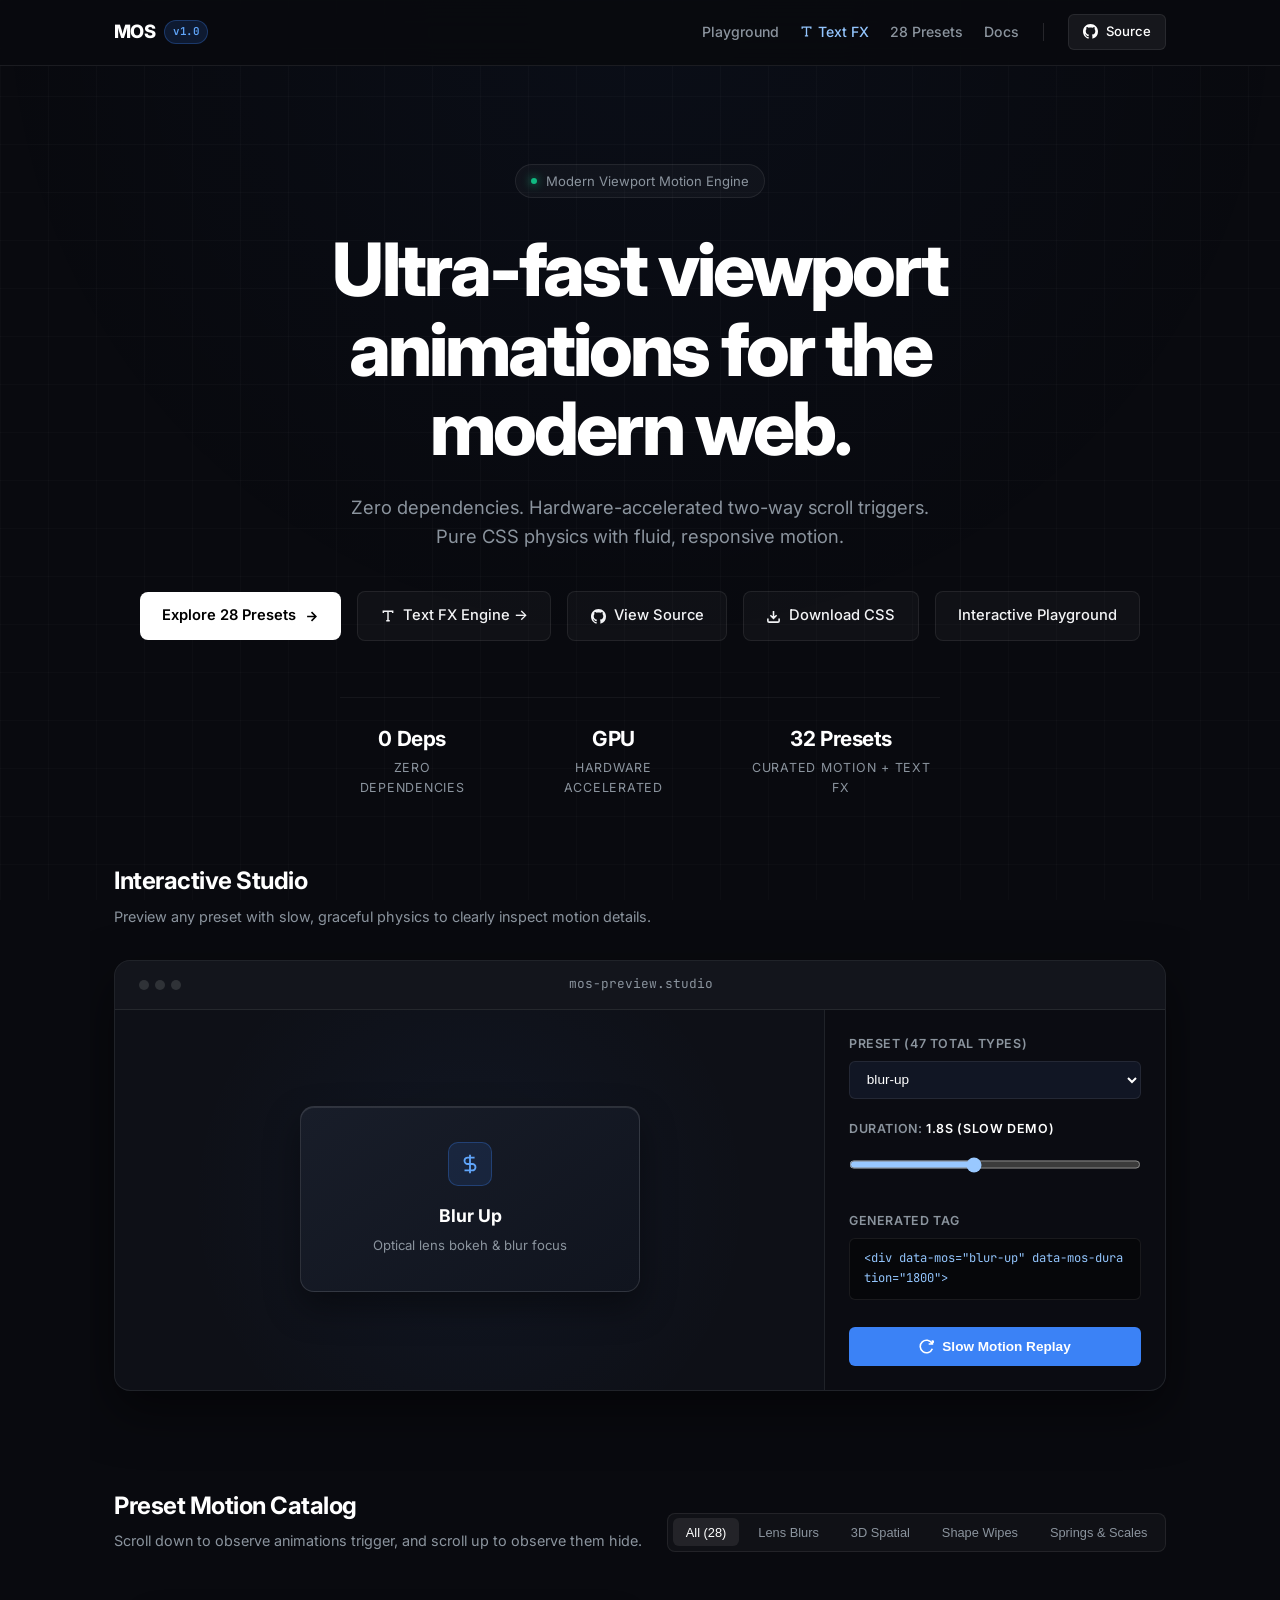
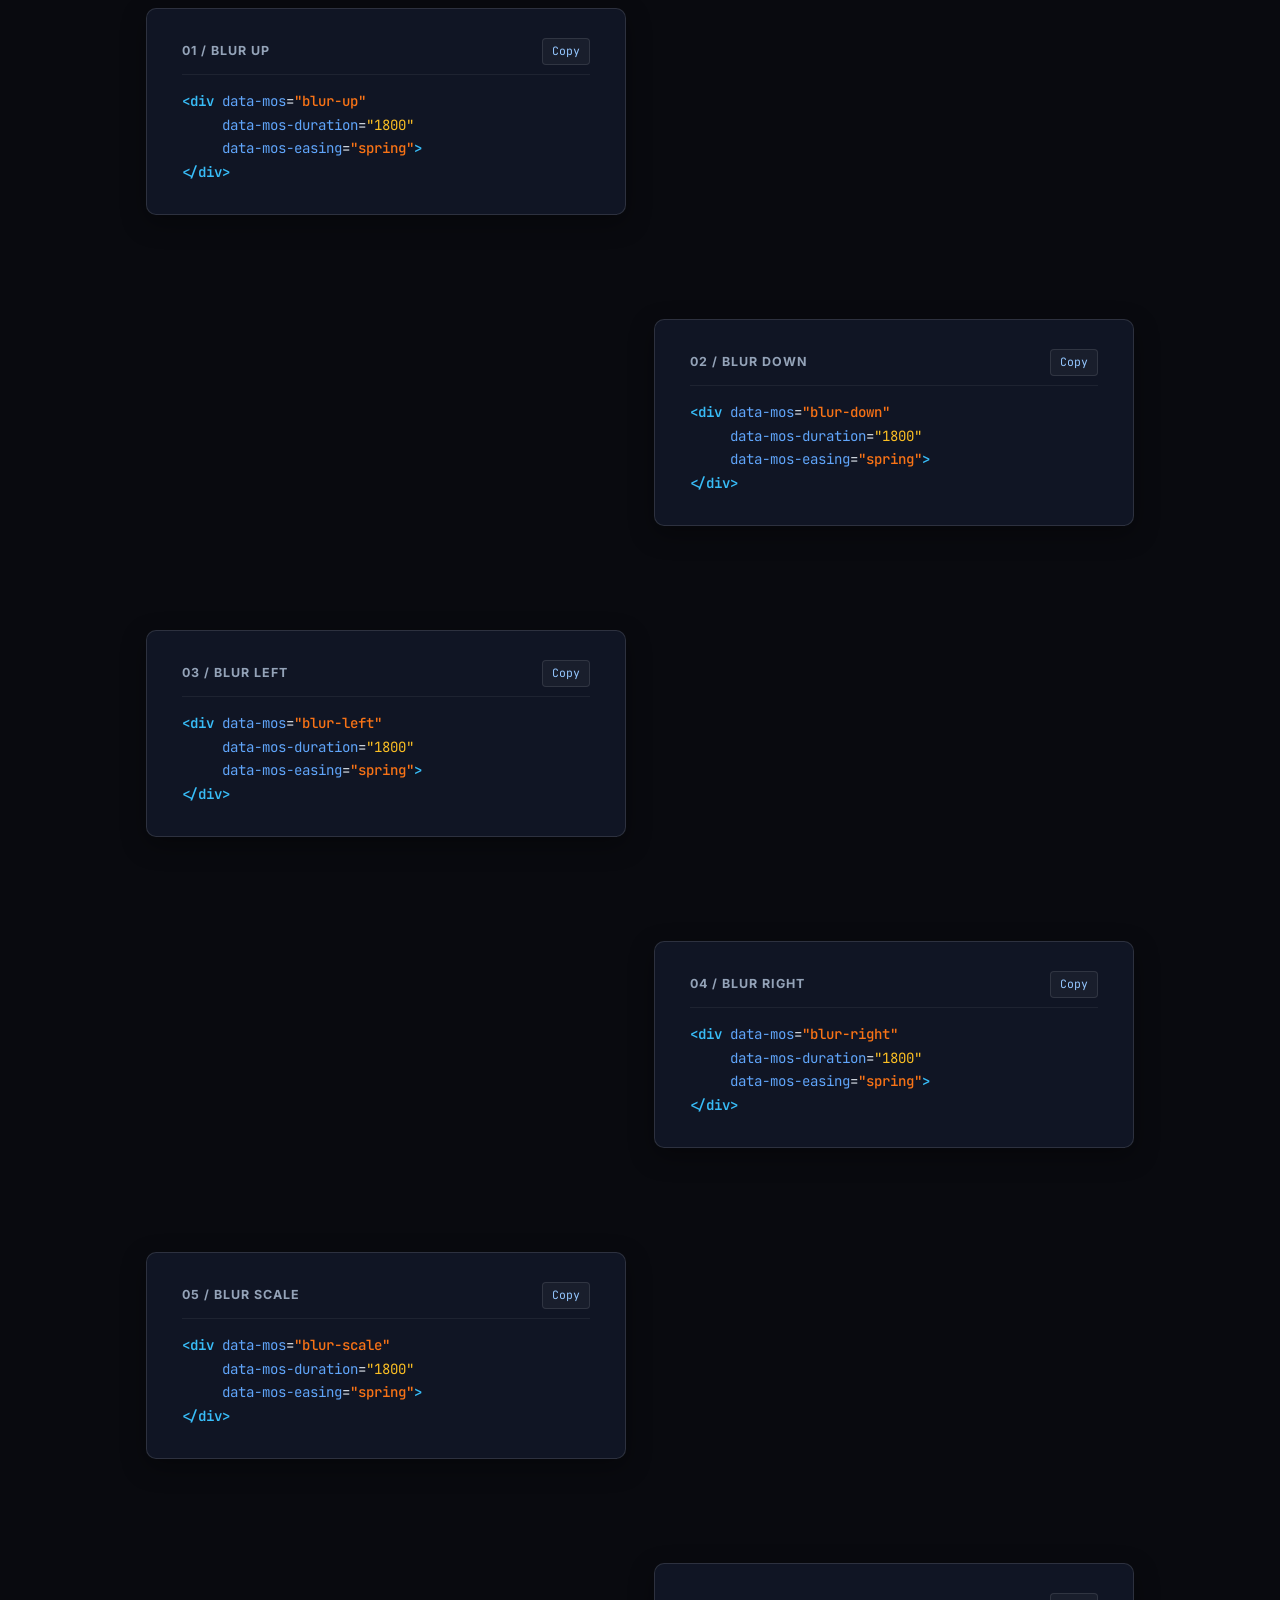
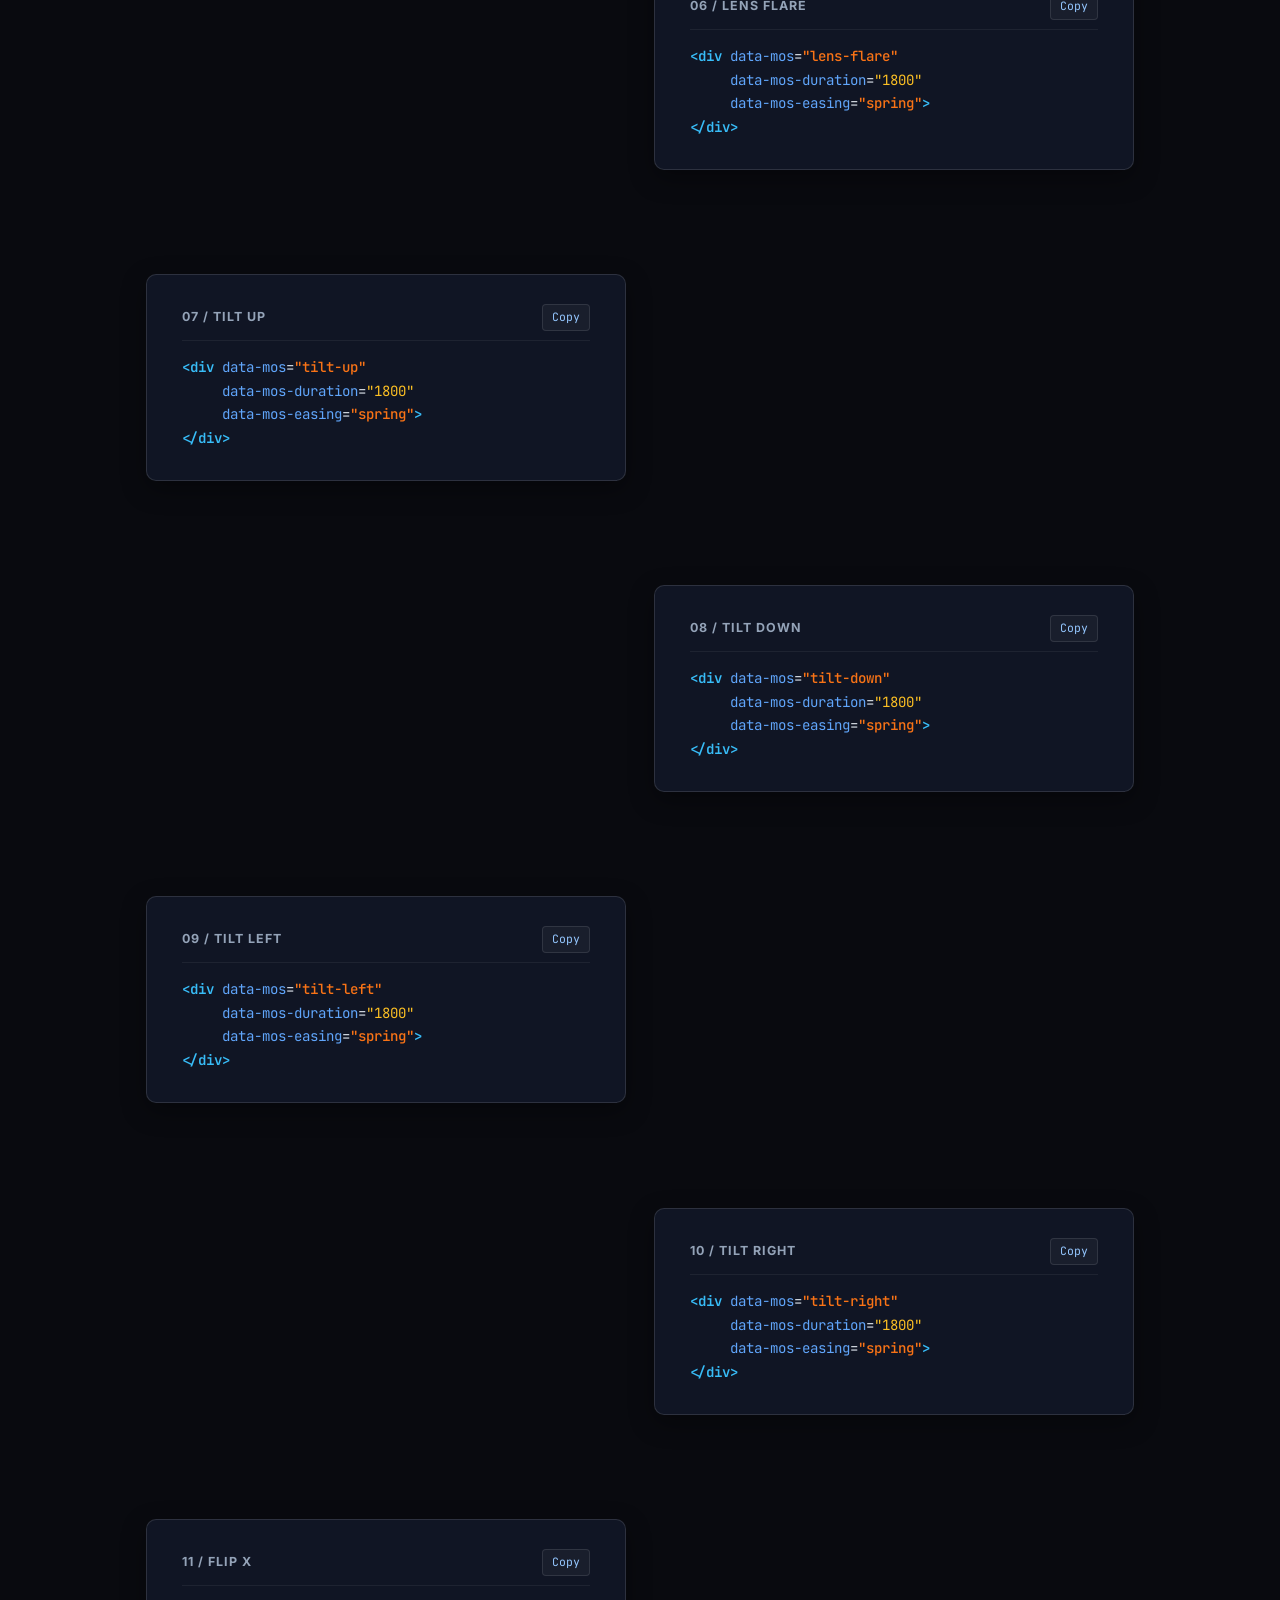
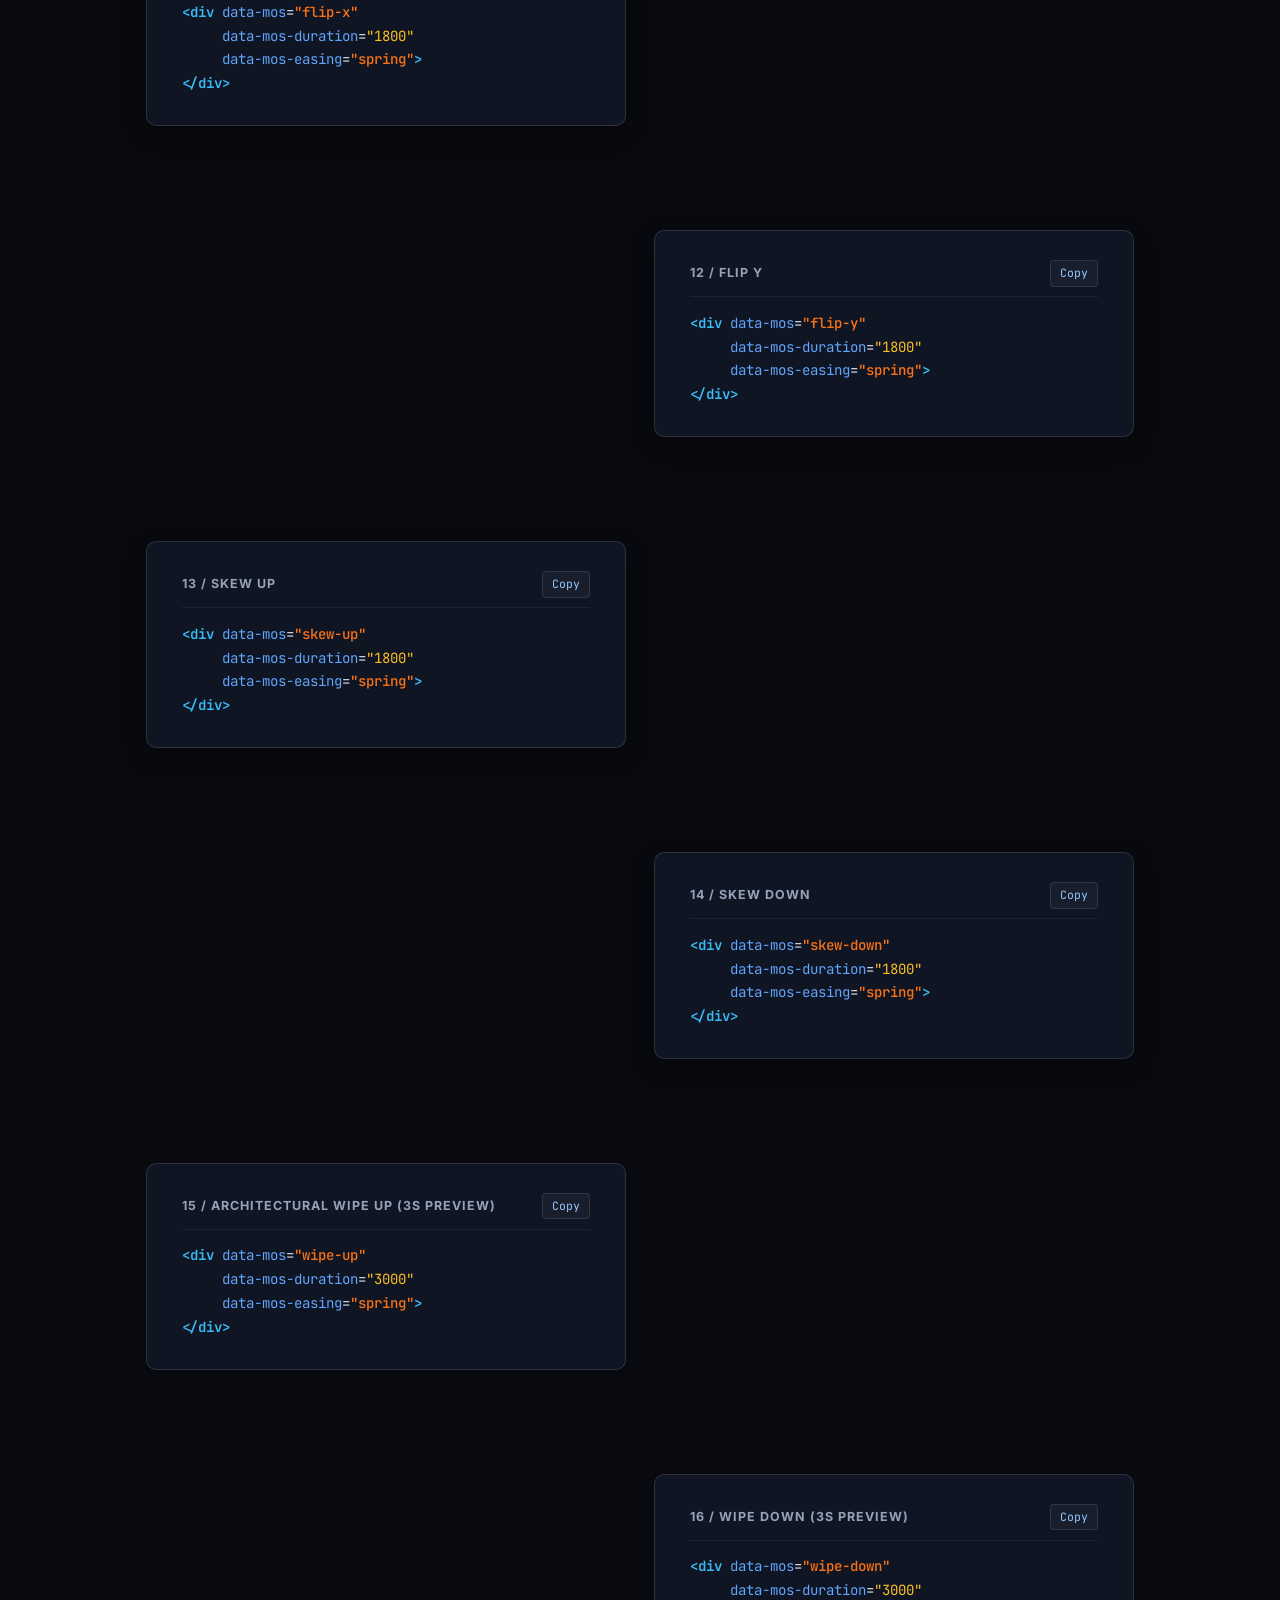
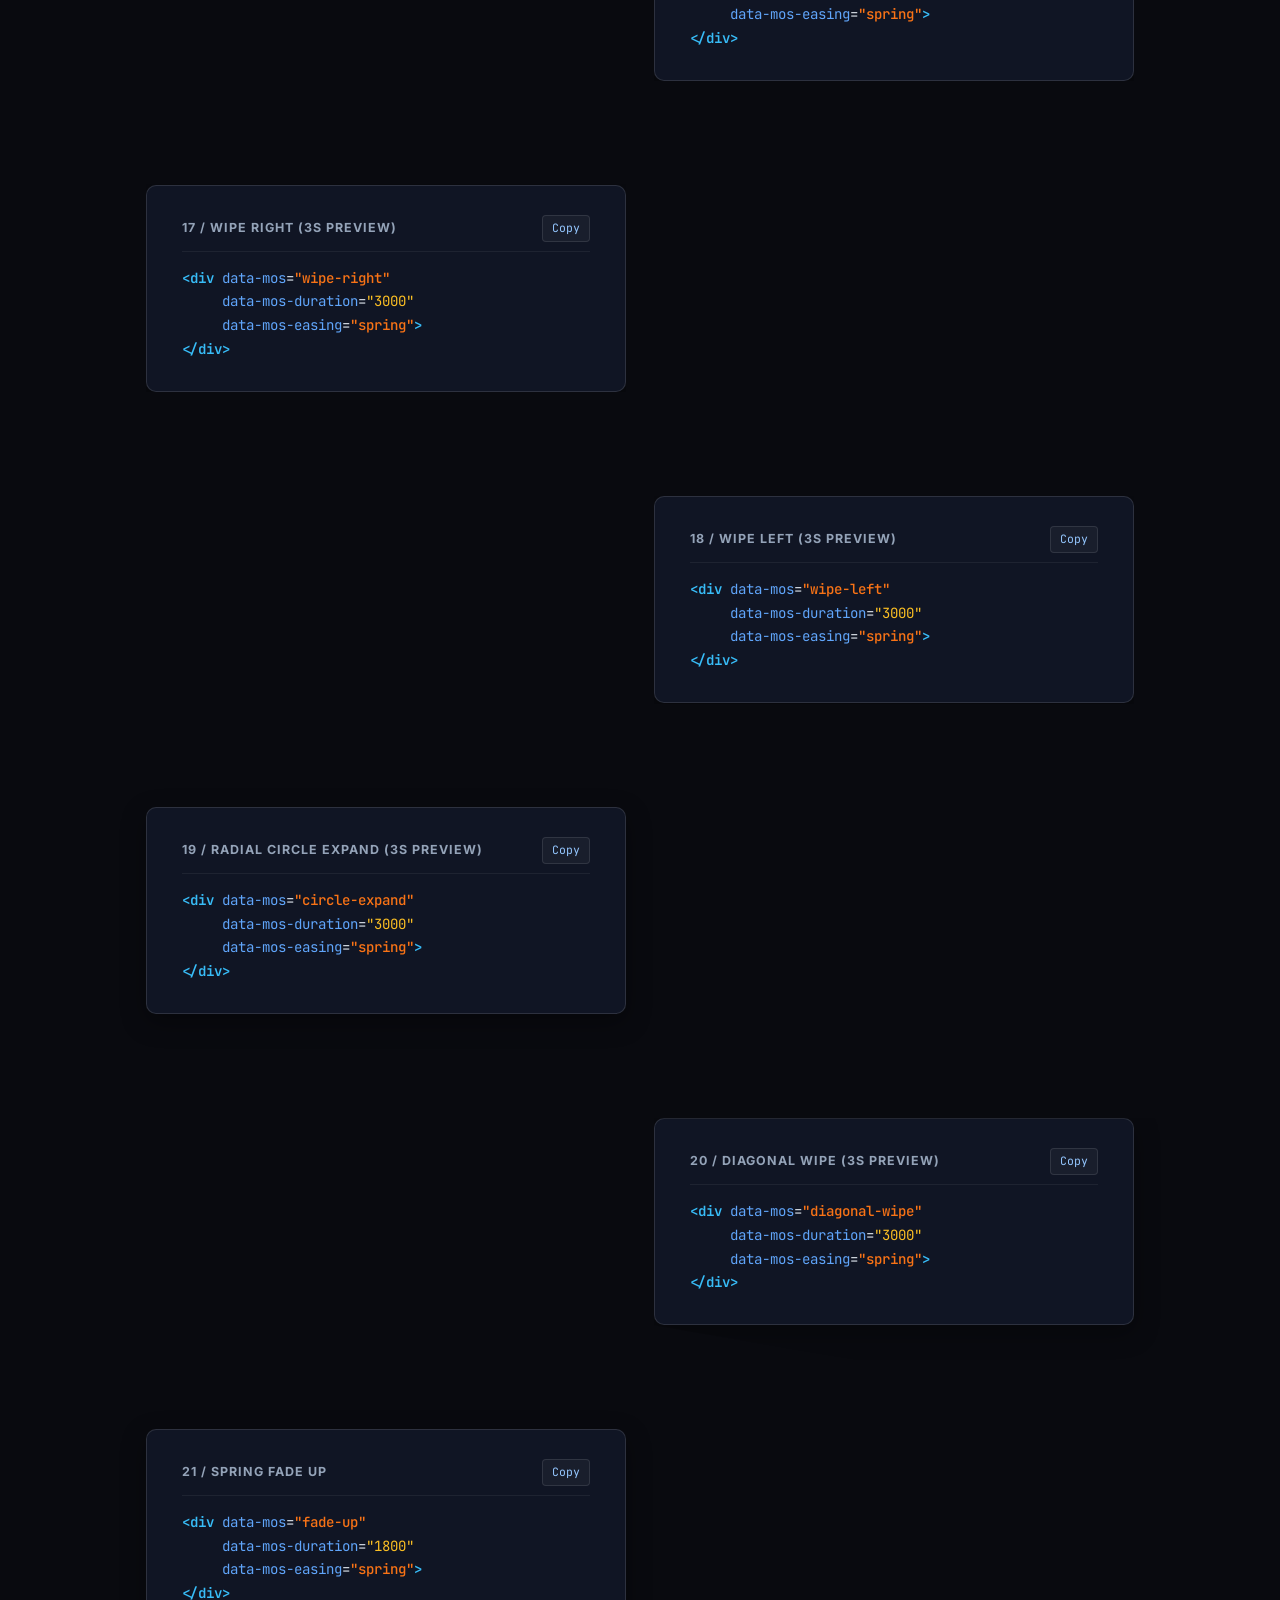
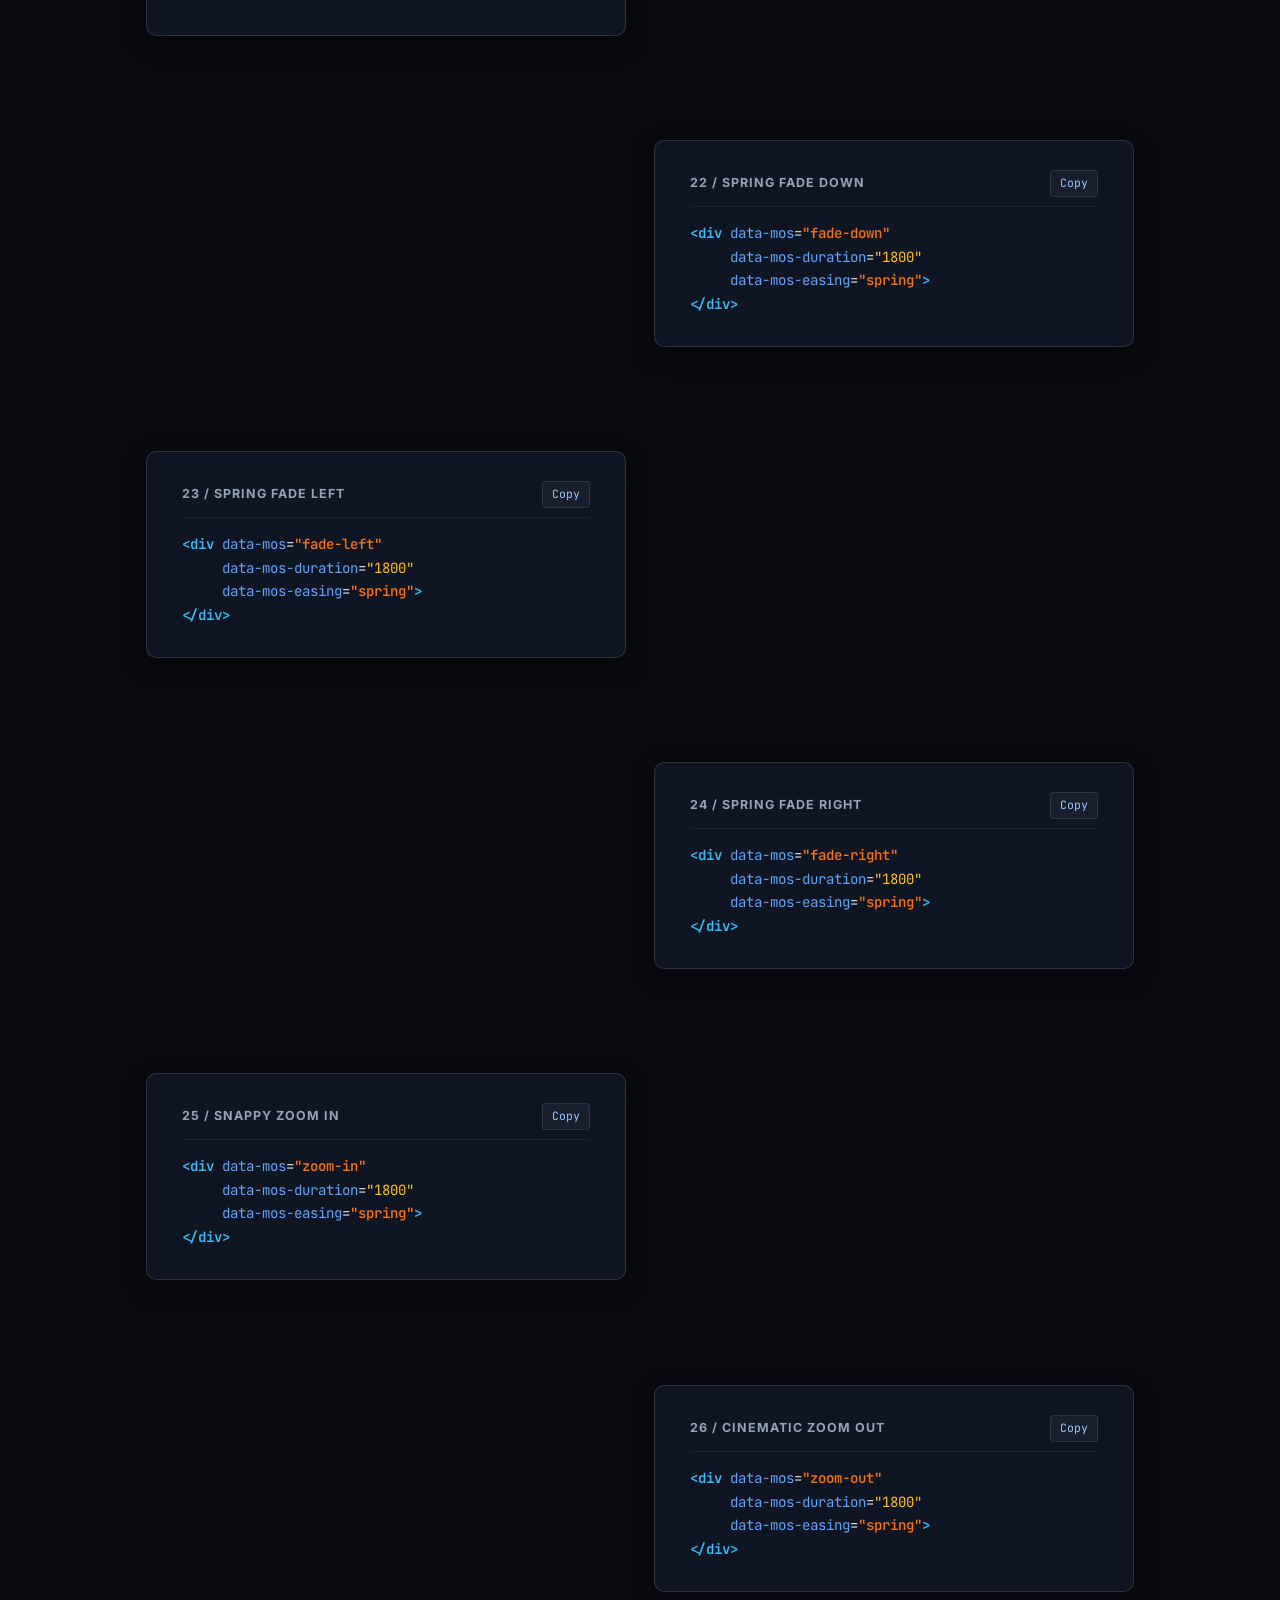
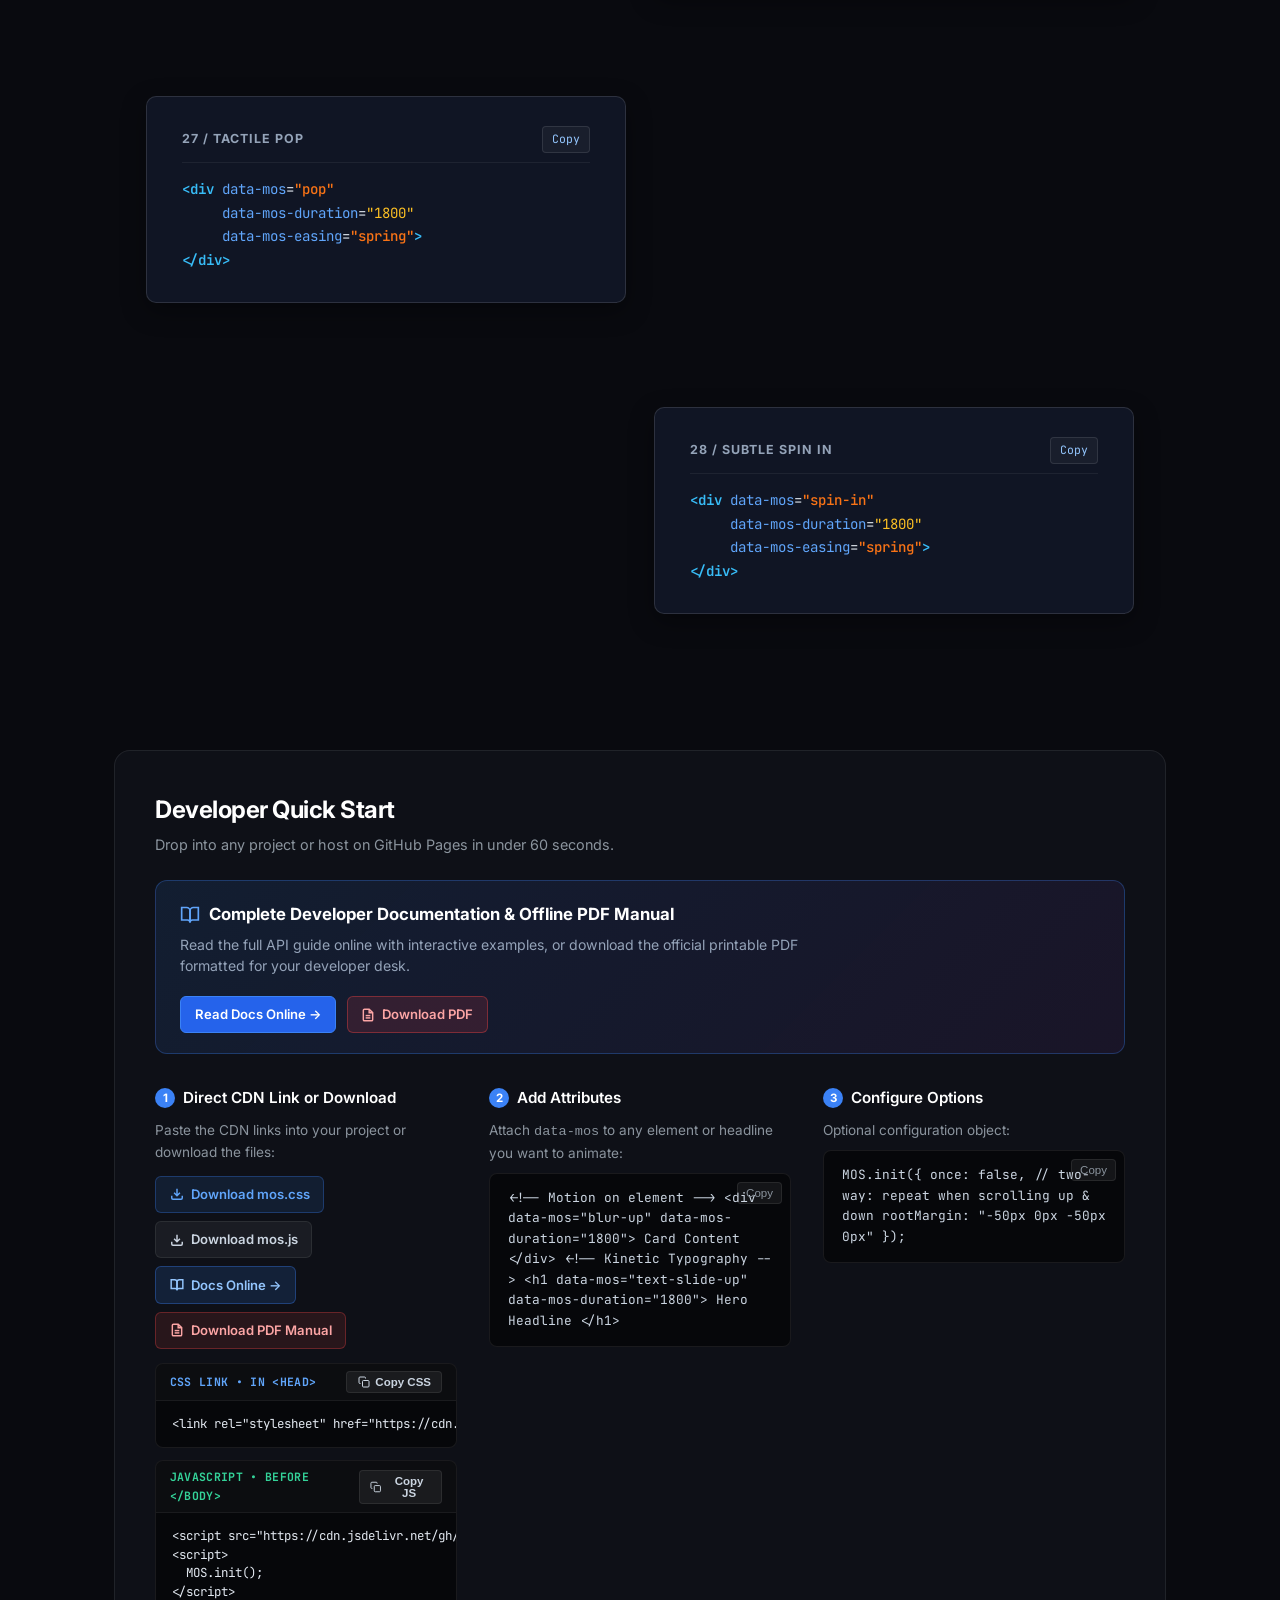
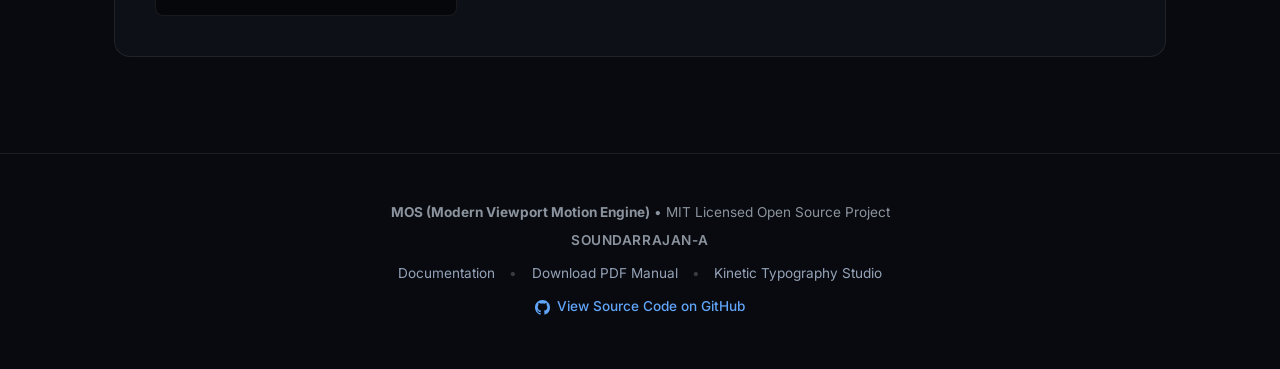
==== commit 4001f9d1: "Refactor: remove outdated 1.8KB and 120 FPS claims across site, docs, and PDF; update metrics to Zer" ====
--- a/index.html
+++ b/index.html
@@ -5,10 +5,10 @@
   <meta name="viewport" content="width=device-width, initial-scale=1.0, viewport-fit=cover" />
   
   <!-- Primary SEO Meta Tags -->
-  <title>MOS — Modern Viewport Motion Engine | 120 FPS Scroll Animation Library</title>
-  <meta name="title" content="MOS — Modern Viewport Motion Engine | 120 FPS Scroll Animation Library">
-  <meta name="description" content="MOS is an ultra-lightweight (&lt; 2KB) zero-dependency viewport animation trigger, kinetic typography engine, velocity marquee streamer, and progressive editorial scroll scrubber. 120 FPS GPU hardware acceleration with two-way scroll replay. Created by SOUNDARRAJAN-A.">
-  <meta name="keywords" content="MOS, modern viewport motion engine, scroll animation library, lightweight AOS alternative, kinetic typography, 120 FPS animations, velocity marquee ticker, editorial scroll scrub, soundarrajan-a, web animations, CSS GPU motion, javascript scroll library">
+  <title>MOS — Modern Viewport Motion Engine | Fluid Scroll Animation Library</title>
+  <meta name="title" content="MOS — Modern Viewport Motion Engine | Fluid Scroll Animation Library">
+  <meta name="description" content="MOS is a lightweight, zero-dependency viewport animation trigger, kinetic typography engine, velocity marquee streamer, and progressive editorial scroll scrubber with GPU hardware acceleration and two-way scroll replay. Created by SOUNDARRAJAN-A.">
+  <meta name="keywords" content="MOS, modern viewport motion engine, scroll animation library, lightweight AOS alternative, kinetic typography, smooth scroll animations, velocity marquee ticker, editorial scroll scrub, soundarrajan-a, web animations, CSS GPU motion, javascript scroll library">
   <meta name="author" content="SOUNDARRAJAN-A">
   <meta name="robots" content="index, follow, max-snippet:-1, max-image-preview:large, max-video-preview:-1">
   <meta name="theme-color" content="#090a0f">
@@ -20,16 +20,16 @@
   <meta property="og:type" content="website">
   <meta property="og:site_name" content="MOS Motion Engine">
   <meta property="og:url" content="https://soundarrajan-a.github.io/mos/">
-  <meta property="og:title" content="MOS — Modern Viewport Motion Engine | 120 FPS Scroll Animation Library">
-  <meta property="og:description" content="Ultra-lightweight (&lt; 2KB) zero-dependency viewport animation trigger, kinetic typography engine, velocity marquee, and scroll scrubber. Created by SOUNDARRAJAN-A.">
+  <meta property="og:title" content="MOS — Modern Viewport Motion Engine | Fluid Scroll Animation Library">
+  <meta property="og:description" content="Lightweight zero-dependency viewport animation trigger, kinetic typography engine, velocity marquee, and scroll scrubber. Created by SOUNDARRAJAN-A.">
   <meta property="og:image" content="https://soundarrajan-a.github.io/mos/og-preview.png">
   <meta property="og:locale" content="en_US">
 
   <!-- Twitter / X -->
   <meta name="twitter:card" content="summary_large_image">
   <meta name="twitter:url" content="https://soundarrajan-a.github.io/mos/">
-  <meta name="twitter:title" content="MOS — Modern Viewport Motion Engine | 120 FPS Scroll Animation Library">
-  <meta name="twitter:description" content="Ultra-lightweight (&lt; 2KB) zero-dependency viewport animation trigger, kinetic typography engine, velocity marquee, and scroll scrubber. Created by SOUNDARRAJAN-A.">
+  <meta name="twitter:title" content="MOS — Modern Viewport Motion Engine | Fluid Scroll Animation Library">
+  <meta name="twitter:description" content="Lightweight zero-dependency viewport animation trigger, kinetic typography engine, velocity marquee, and scroll scrubber. Created by SOUNDARRAJAN-A.">
   <meta name="twitter:image" content="https://soundarrajan-a.github.io/mos/og-preview.png">
   <meta name="twitter:creator" content="@soundarrajan">
 
@@ -43,7 +43,7 @@
         "@id": "https://soundarrajan-a.github.io/mos/#website",
         "url": "https://soundarrajan-a.github.io/mos/",
         "name": "MOS Motion Engine",
-        "description": "Ultra-lightweight 120 FPS viewport motion engine and kinetic typography library",
+        "description": "Lightweight viewport motion engine and kinetic typography library with zero dependencies",
         "inLanguage": "en"
       },
       {
@@ -53,7 +53,6 @@
         "operatingSystem": "All Web Browsers (Chrome, Brave, Safari, Edge, Firefox)",
         "applicationCategory": "DeveloperApplication",
         "softwareVersion": "1.0",
-        "fileSize": "2KB",
         "offers": {
           "@type": "Offer",
           "price": "0",
@@ -1455,7 +1454,7 @@
       </div>
       <h1>Ultra-fast viewport animations for the modern web.</h1>
       <p class="hero-sub">
-        Zero dependencies. Hardware-accelerated two-way scroll triggers. Pure CSS physics and under 2KB minified.
+        Zero dependencies. Hardware-accelerated two-way scroll triggers. Pure CSS physics with fluid, responsive motion.
       </p>
 
       <div class="hero-actions">
@@ -1480,12 +1479,12 @@
 
       <div class="metrics">
         <div class="metric-item">
-          <div class="metric-val">1.8 KB</div>
-          <div class="metric-lbl">Bundle Size</div>
+          <div class="metric-val">0 Deps</div>
+          <div class="metric-lbl">Zero Dependencies</div>
         </div>
         <div class="metric-item">
-          <div class="metric-val">120 FPS</div>
-          <div class="metric-lbl">GPU Accelerated</div>
+          <div class="metric-val">GPU</div>
+          <div class="metric-lbl">Hardware Accelerated</div>
         </div>
         <div class="metric-item">
           <div class="metric-val">32 Presets</div>
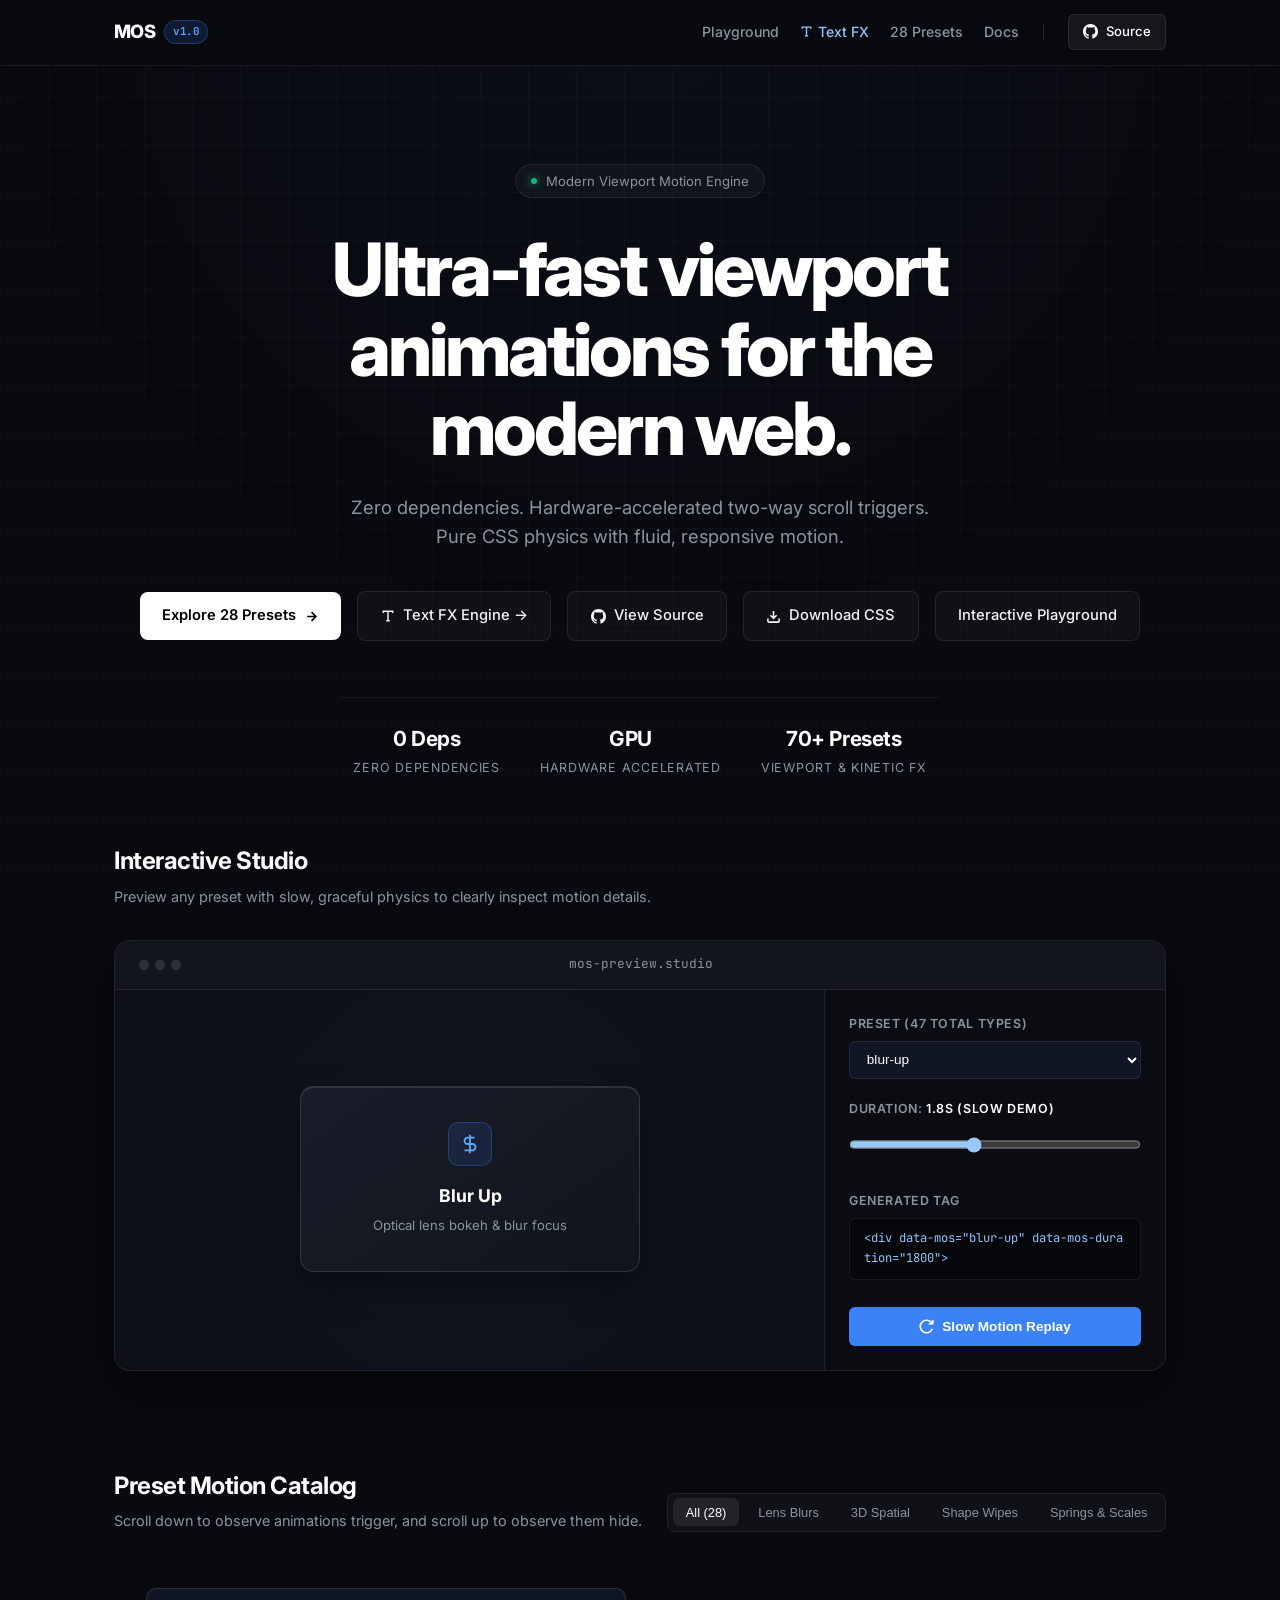
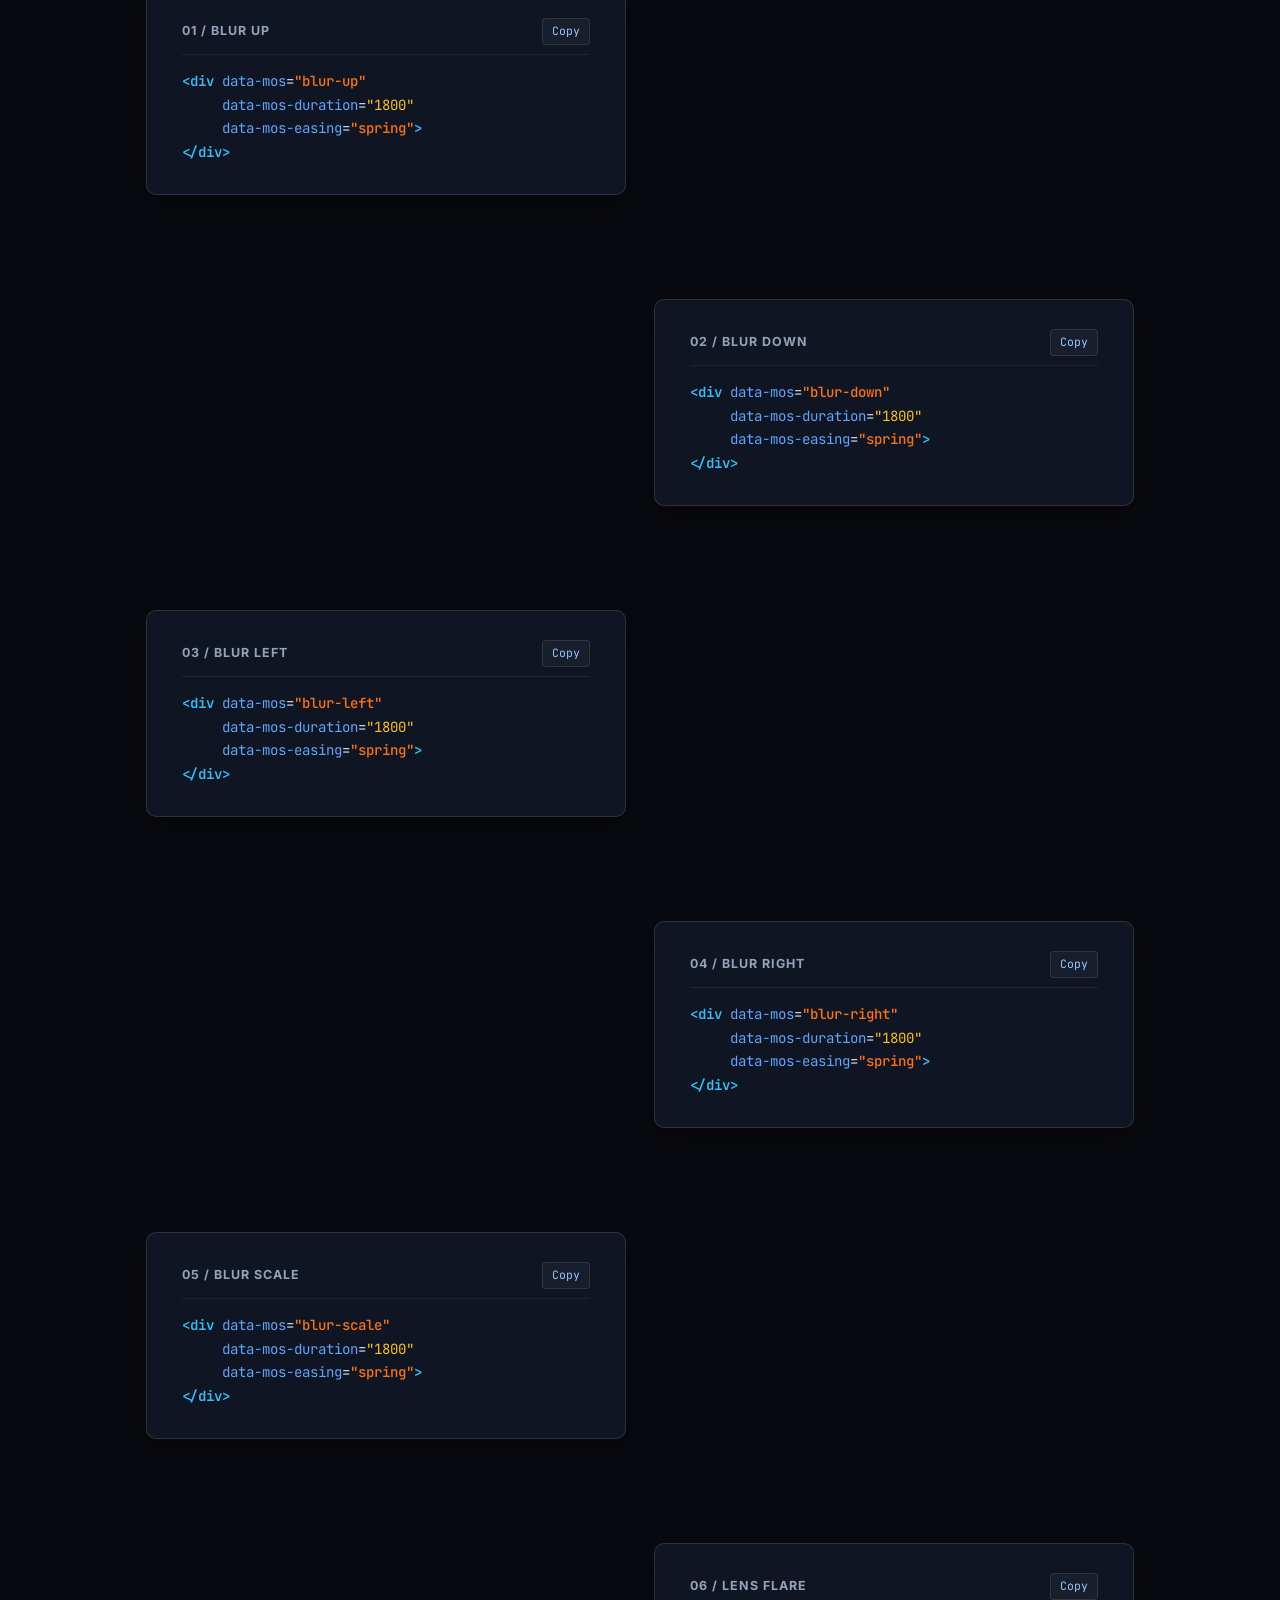
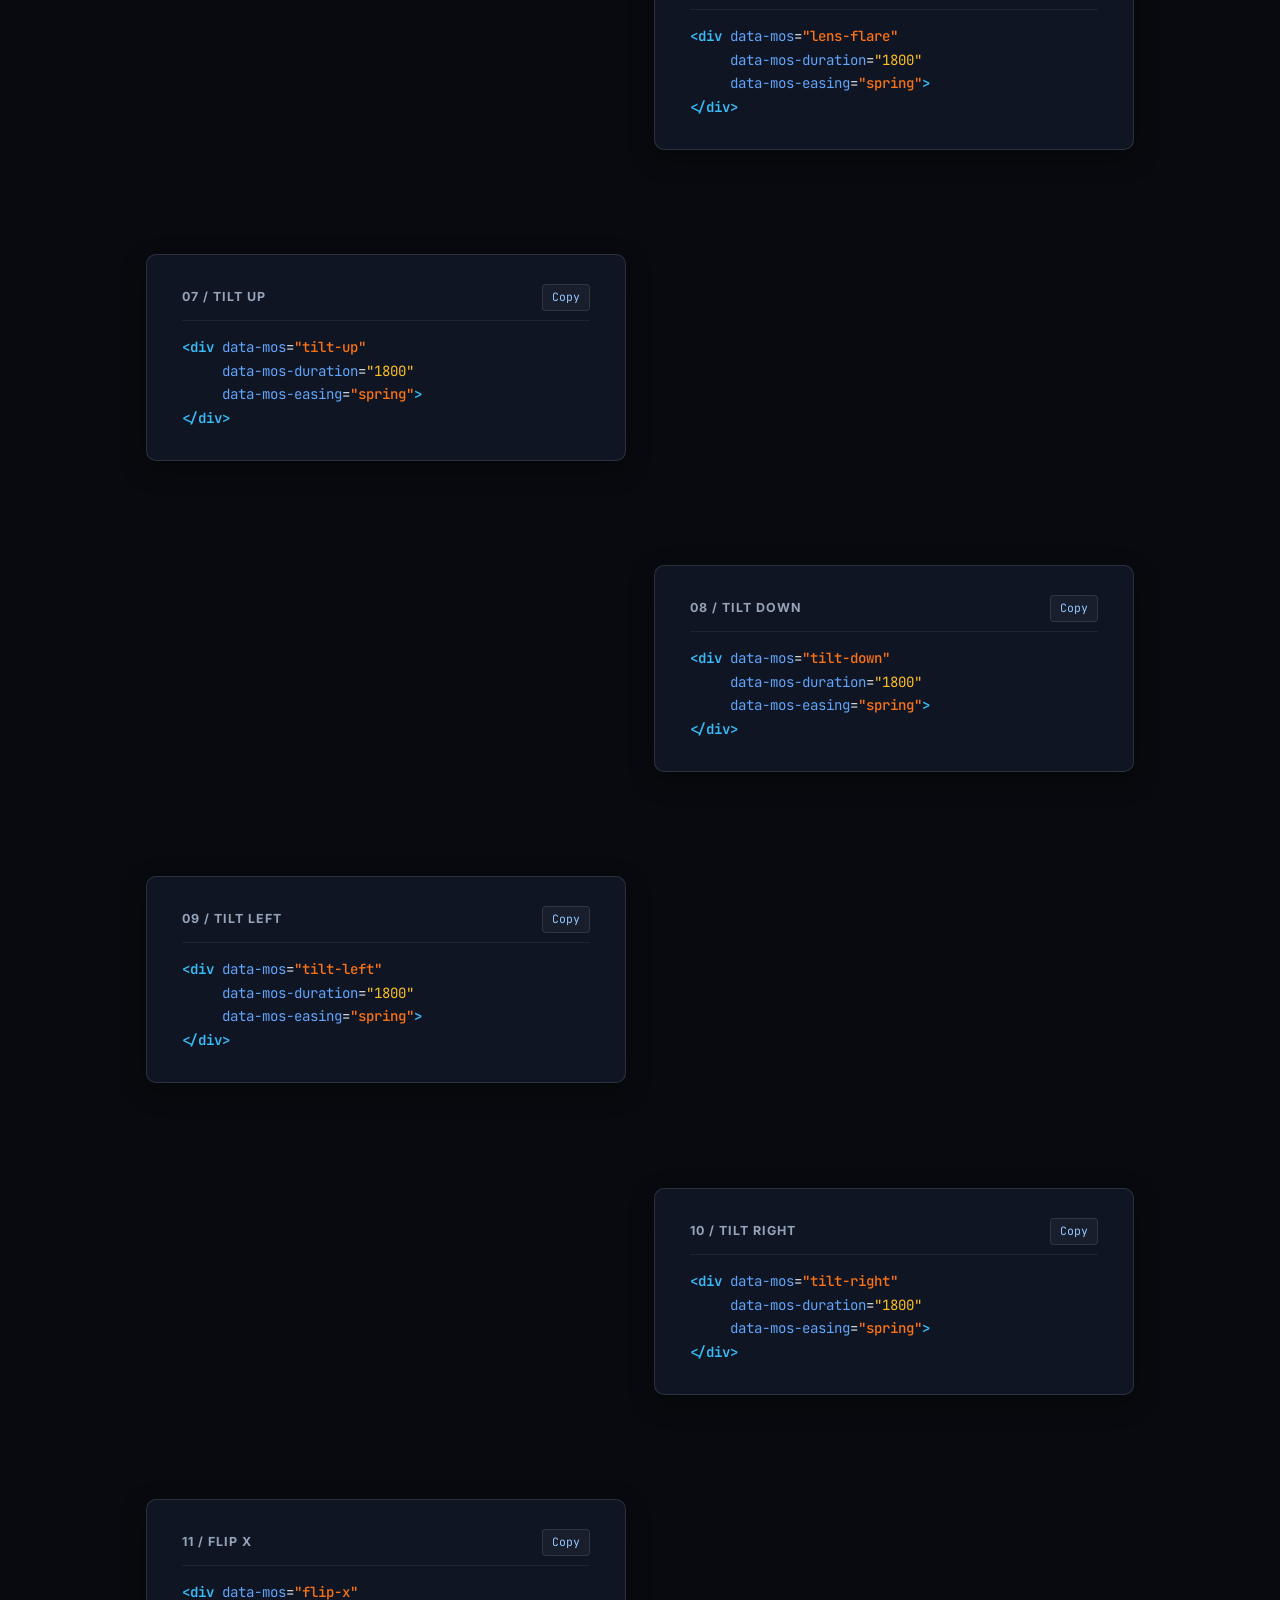
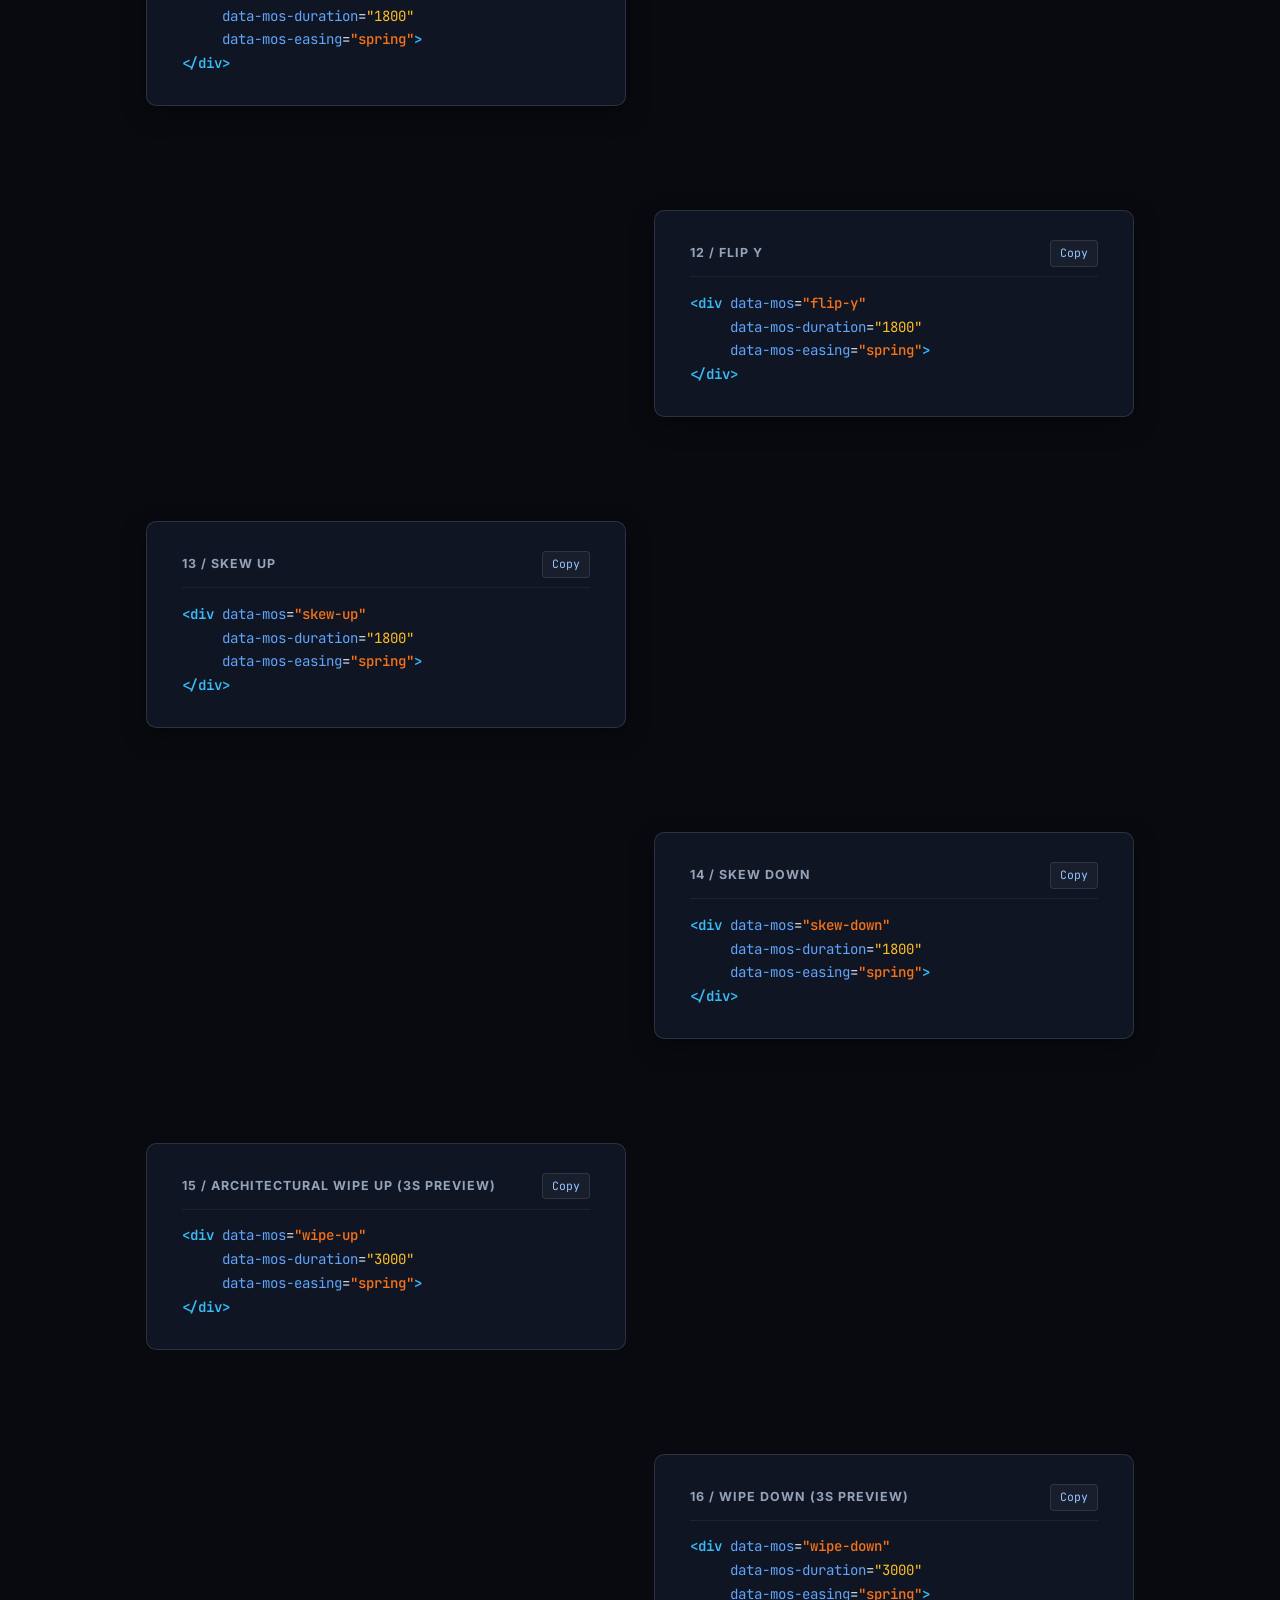
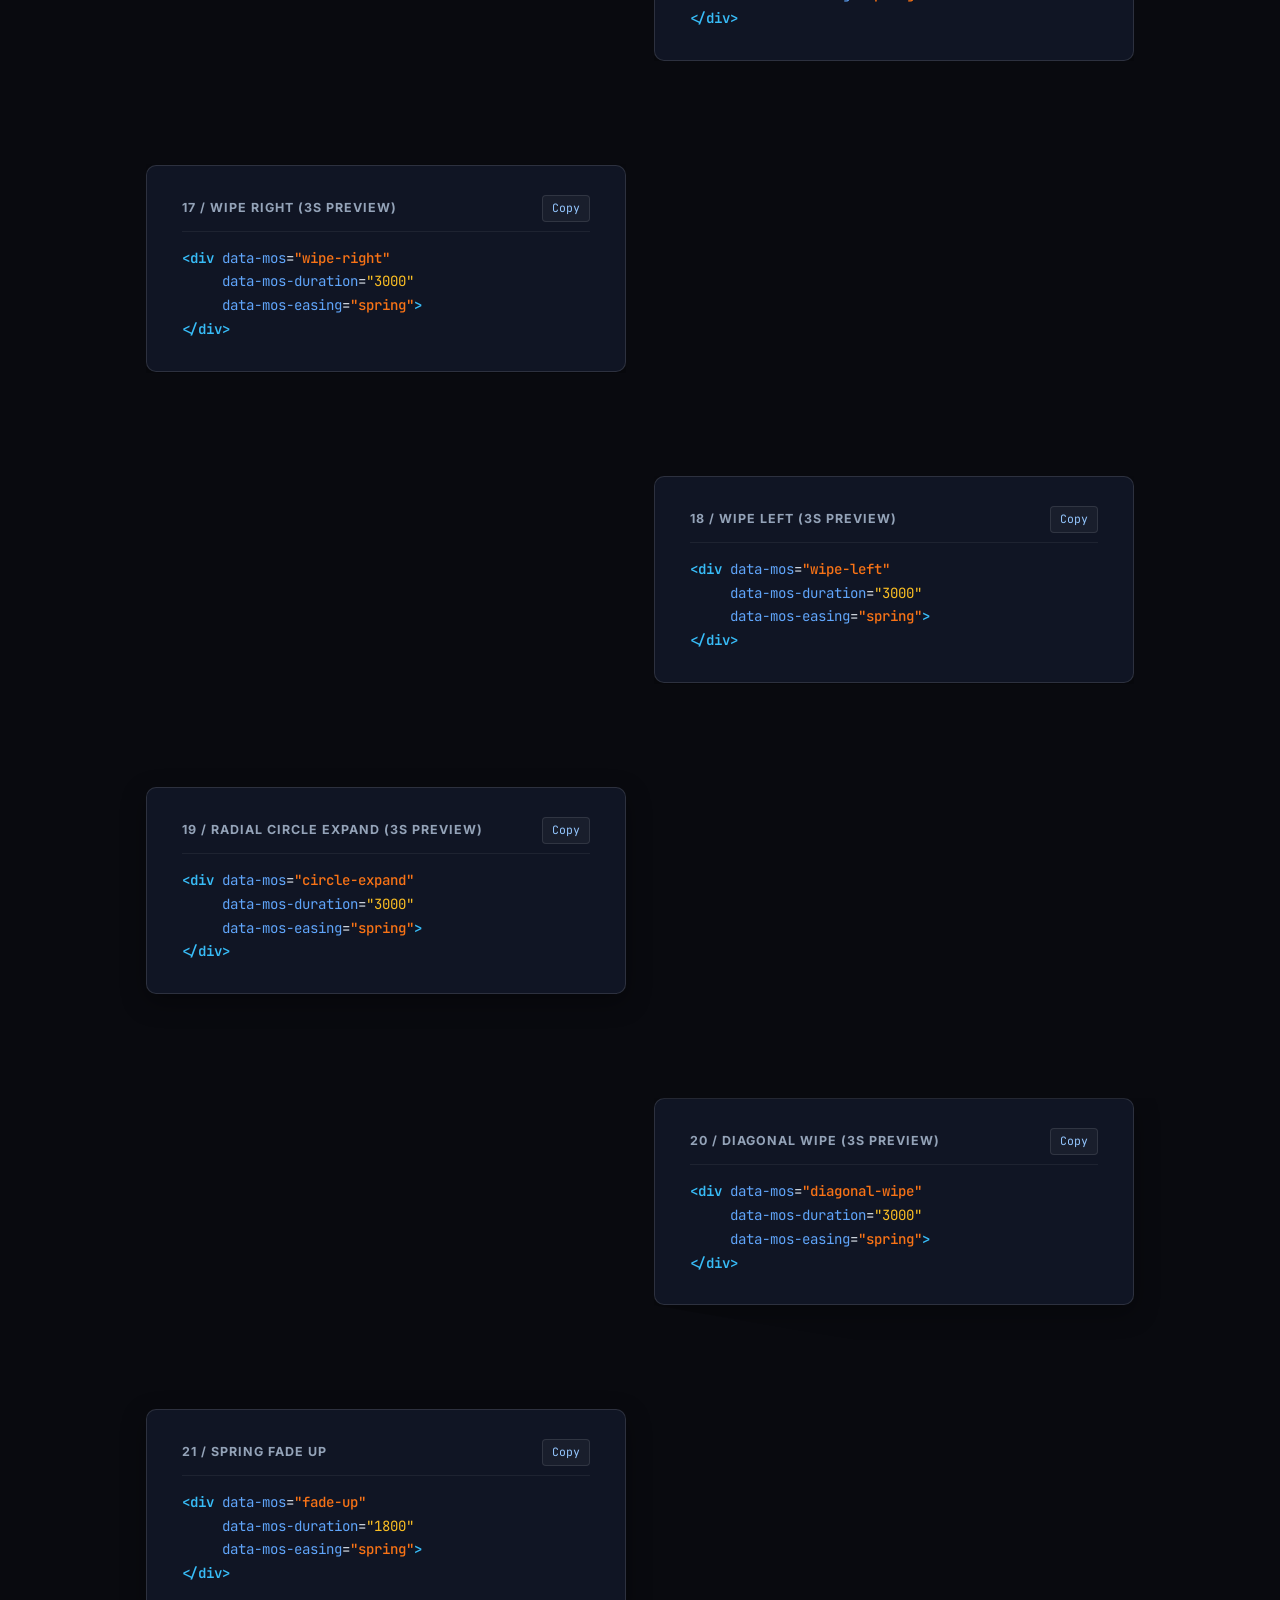
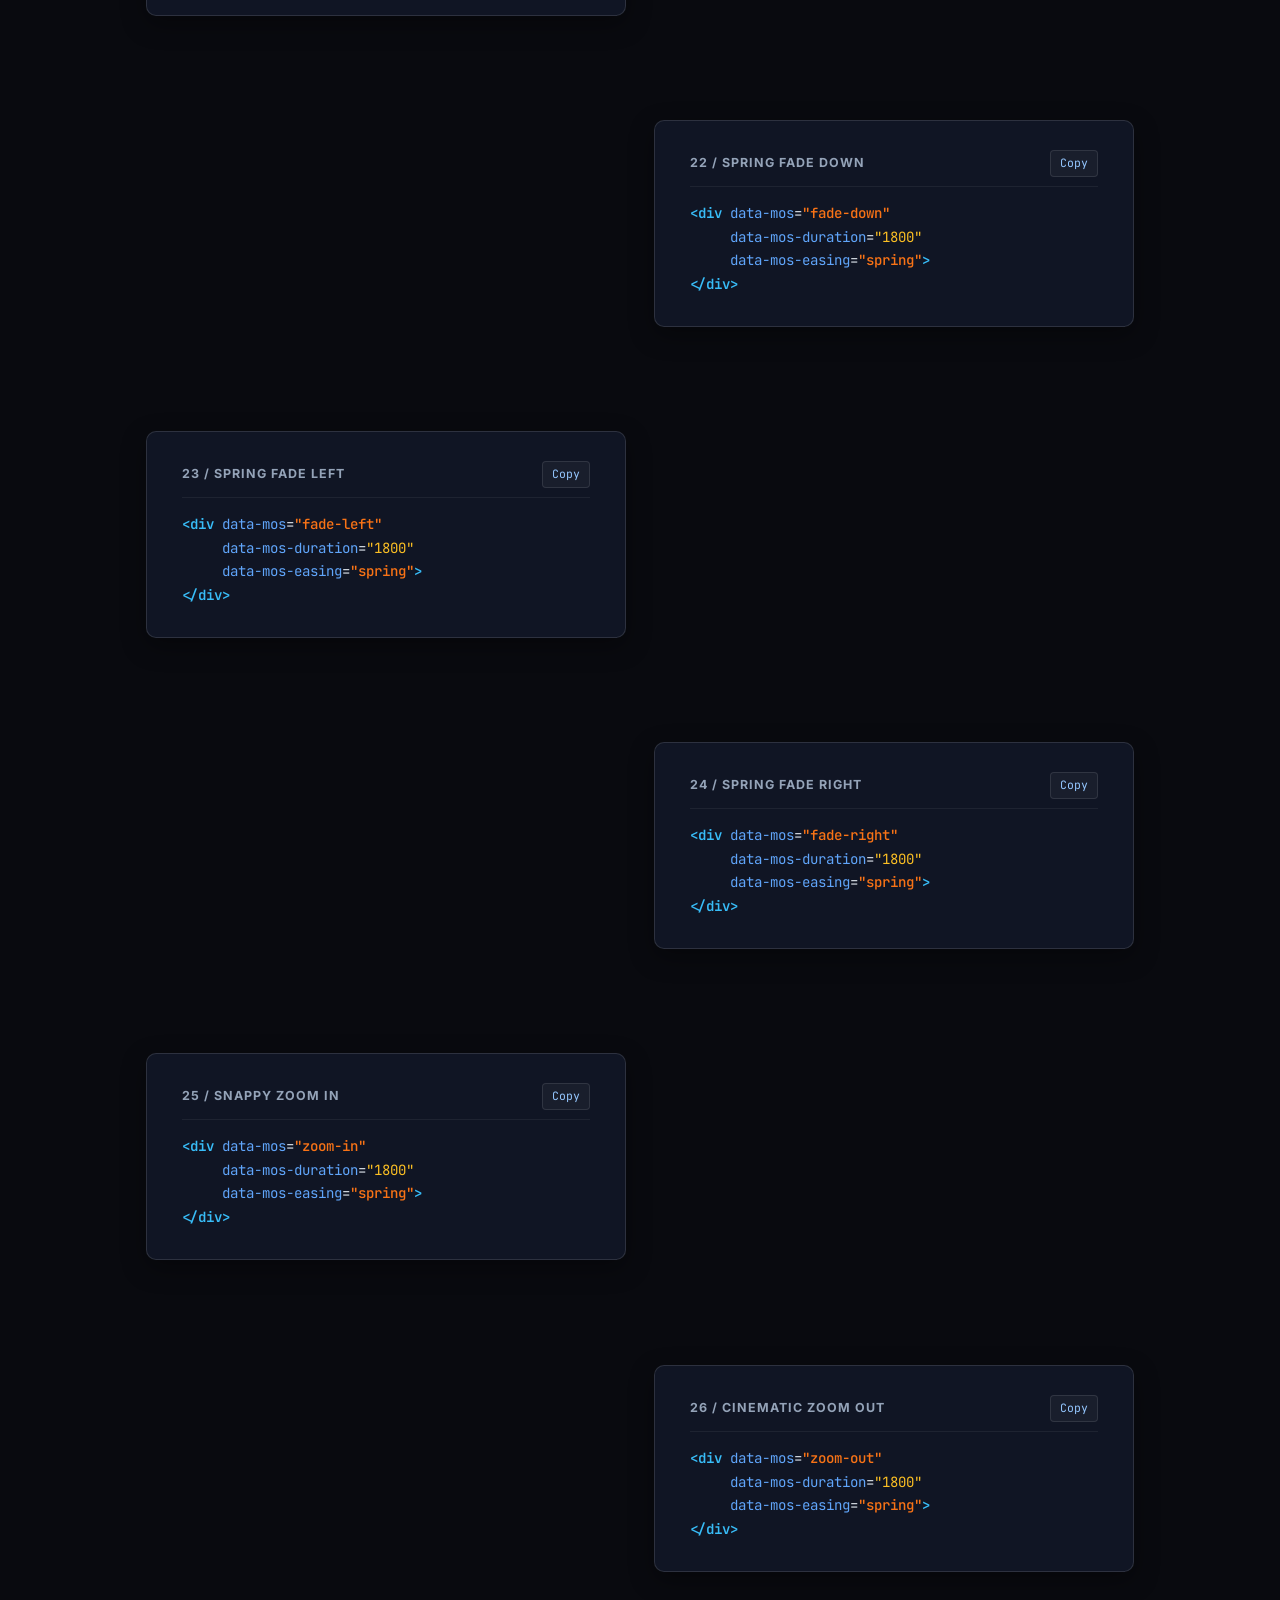
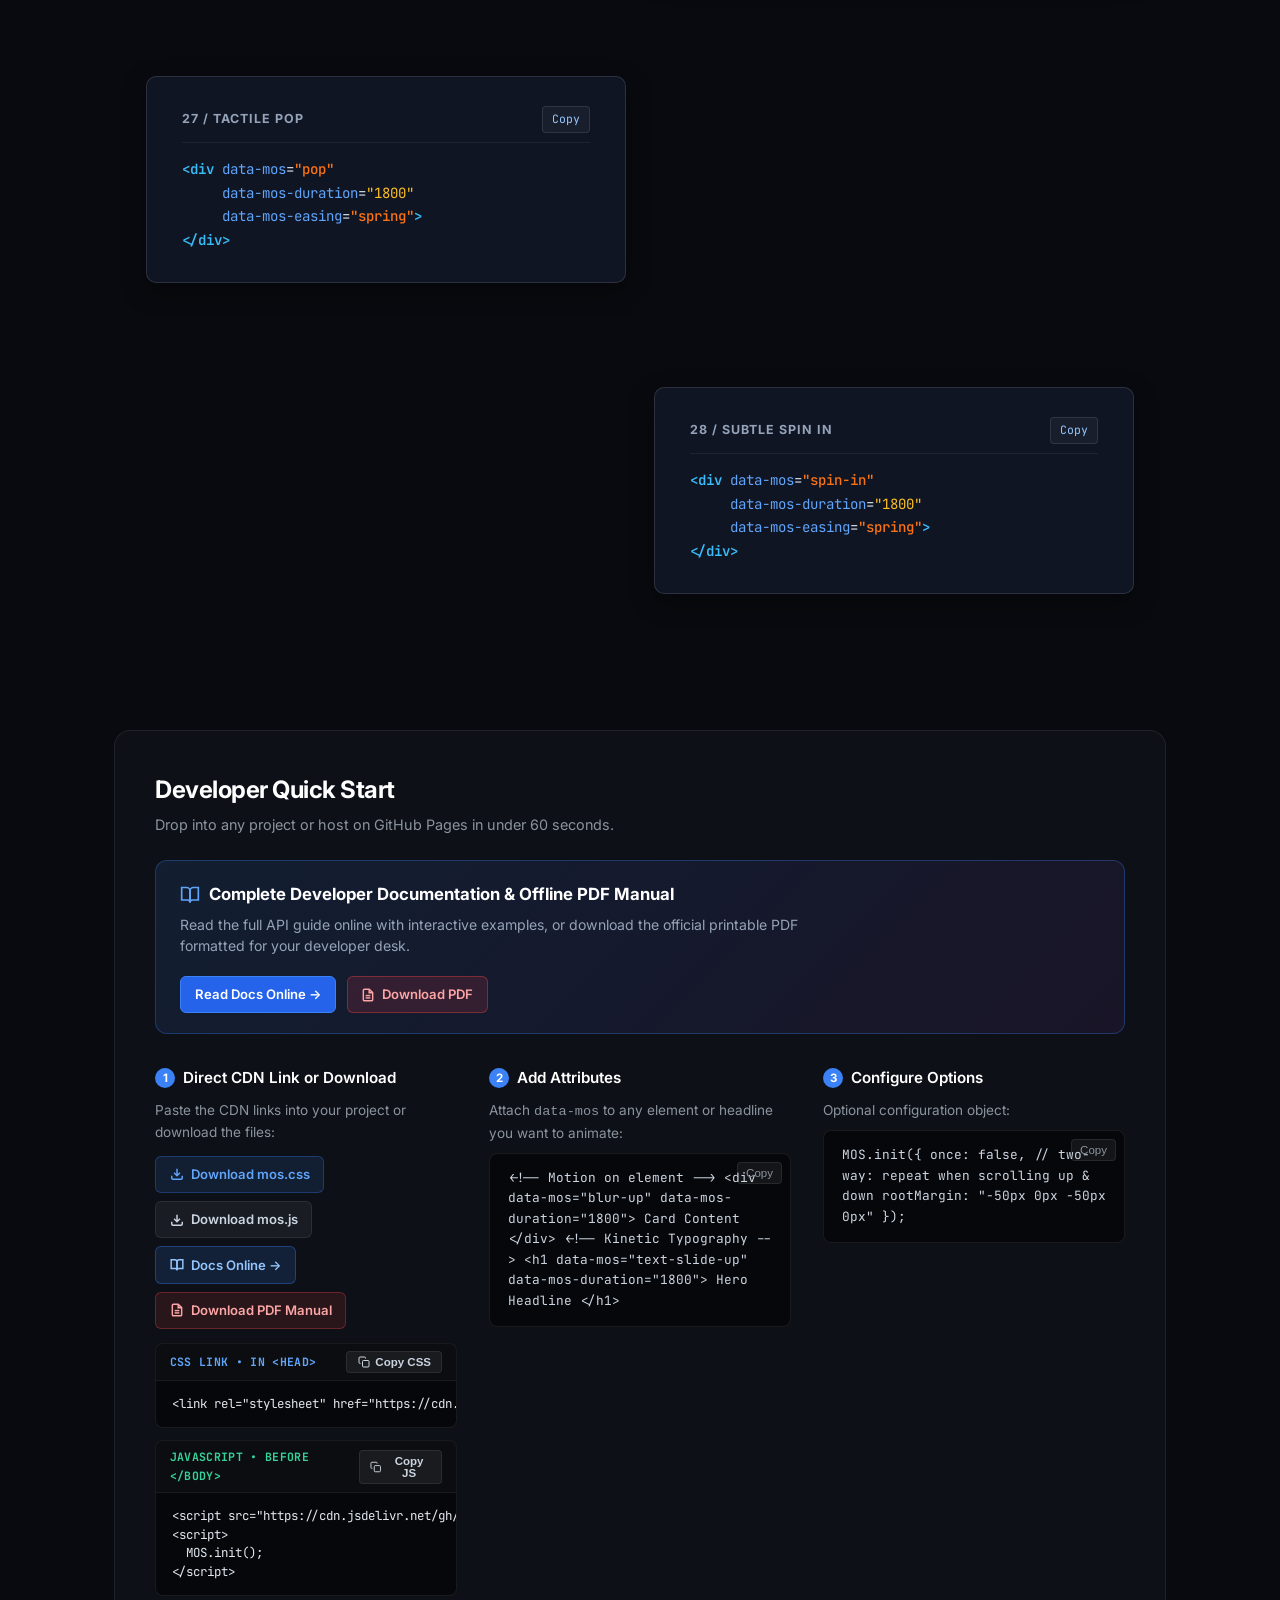
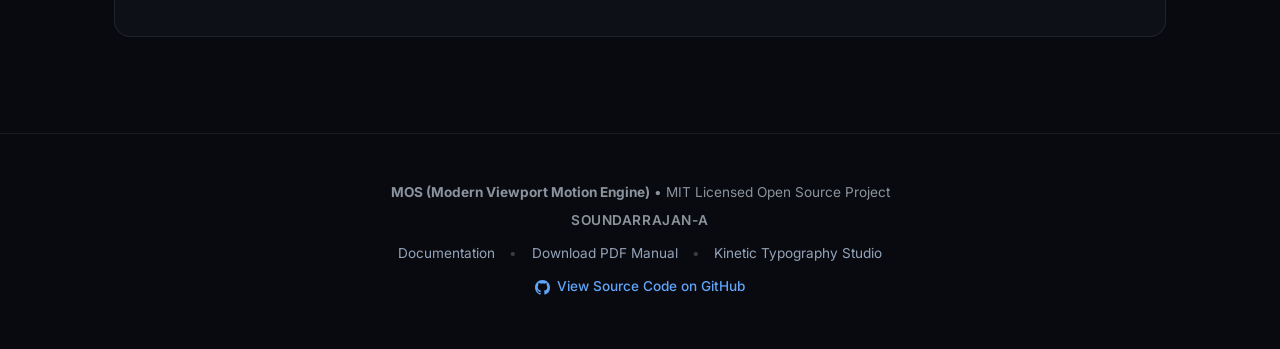
==== commit 4561f6c2: "Update preset count from 32 to 70+ (28 core viewport motion + 42 kinetic typography and scrolling su" ====
--- a/index.html
+++ b/index.html
@@ -1395,7 +1395,7 @@
           </div>
           <div class="mobile-link-text">
             <span class="link-title">Playground</span>
-            <span class="link-desc">Test all 32 animations live without scroll</span>
+            <span class="link-desc">Test animations live without scroll</span>
           </div>
         </a>
 
@@ -1487,8 +1487,8 @@
           <div class="metric-lbl">Hardware Accelerated</div>
         </div>
         <div class="metric-item">
-          <div class="metric-val">32 Presets</div>
-          <div class="metric-lbl">Curated Motion + Text FX</div>
+          <div class="metric-val">70+ Presets</div>
+          <div class="metric-lbl">Viewport &amp; Kinetic FX</div>
         </div>
       </div>
     </section>
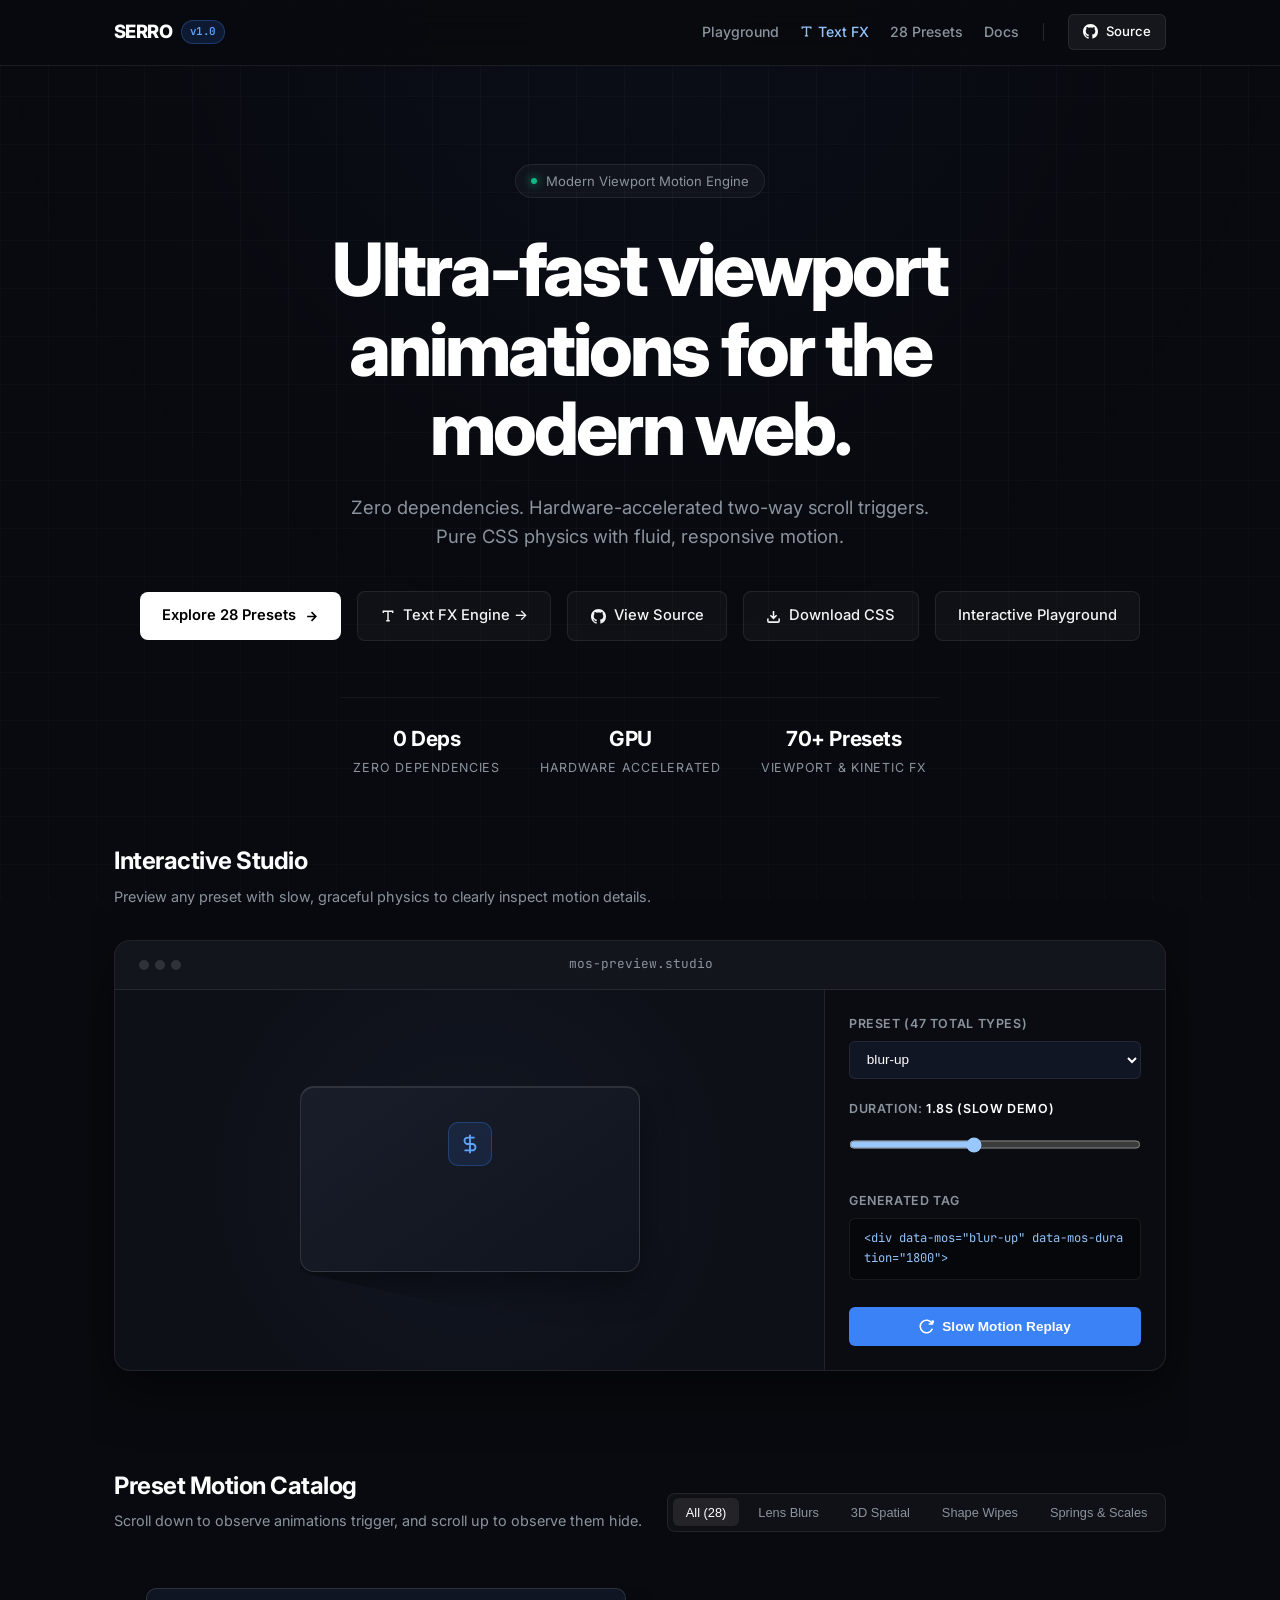
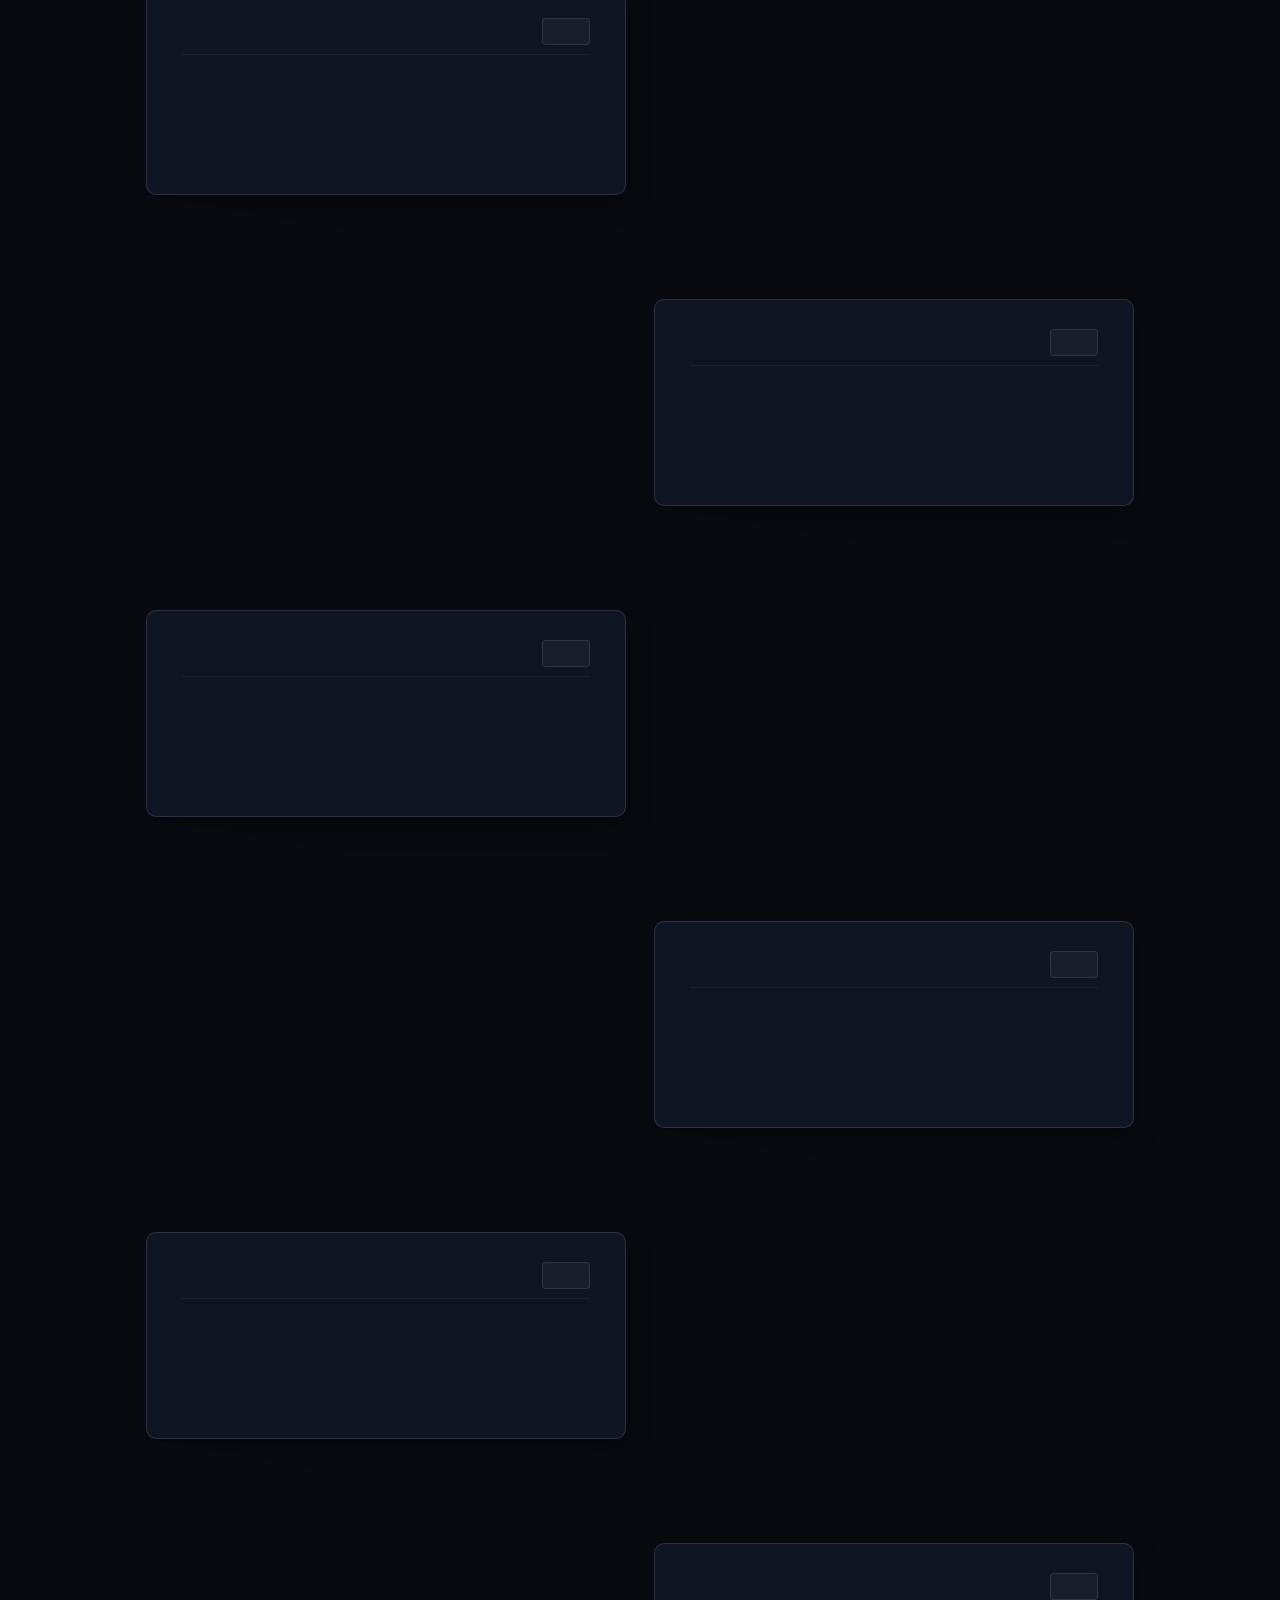
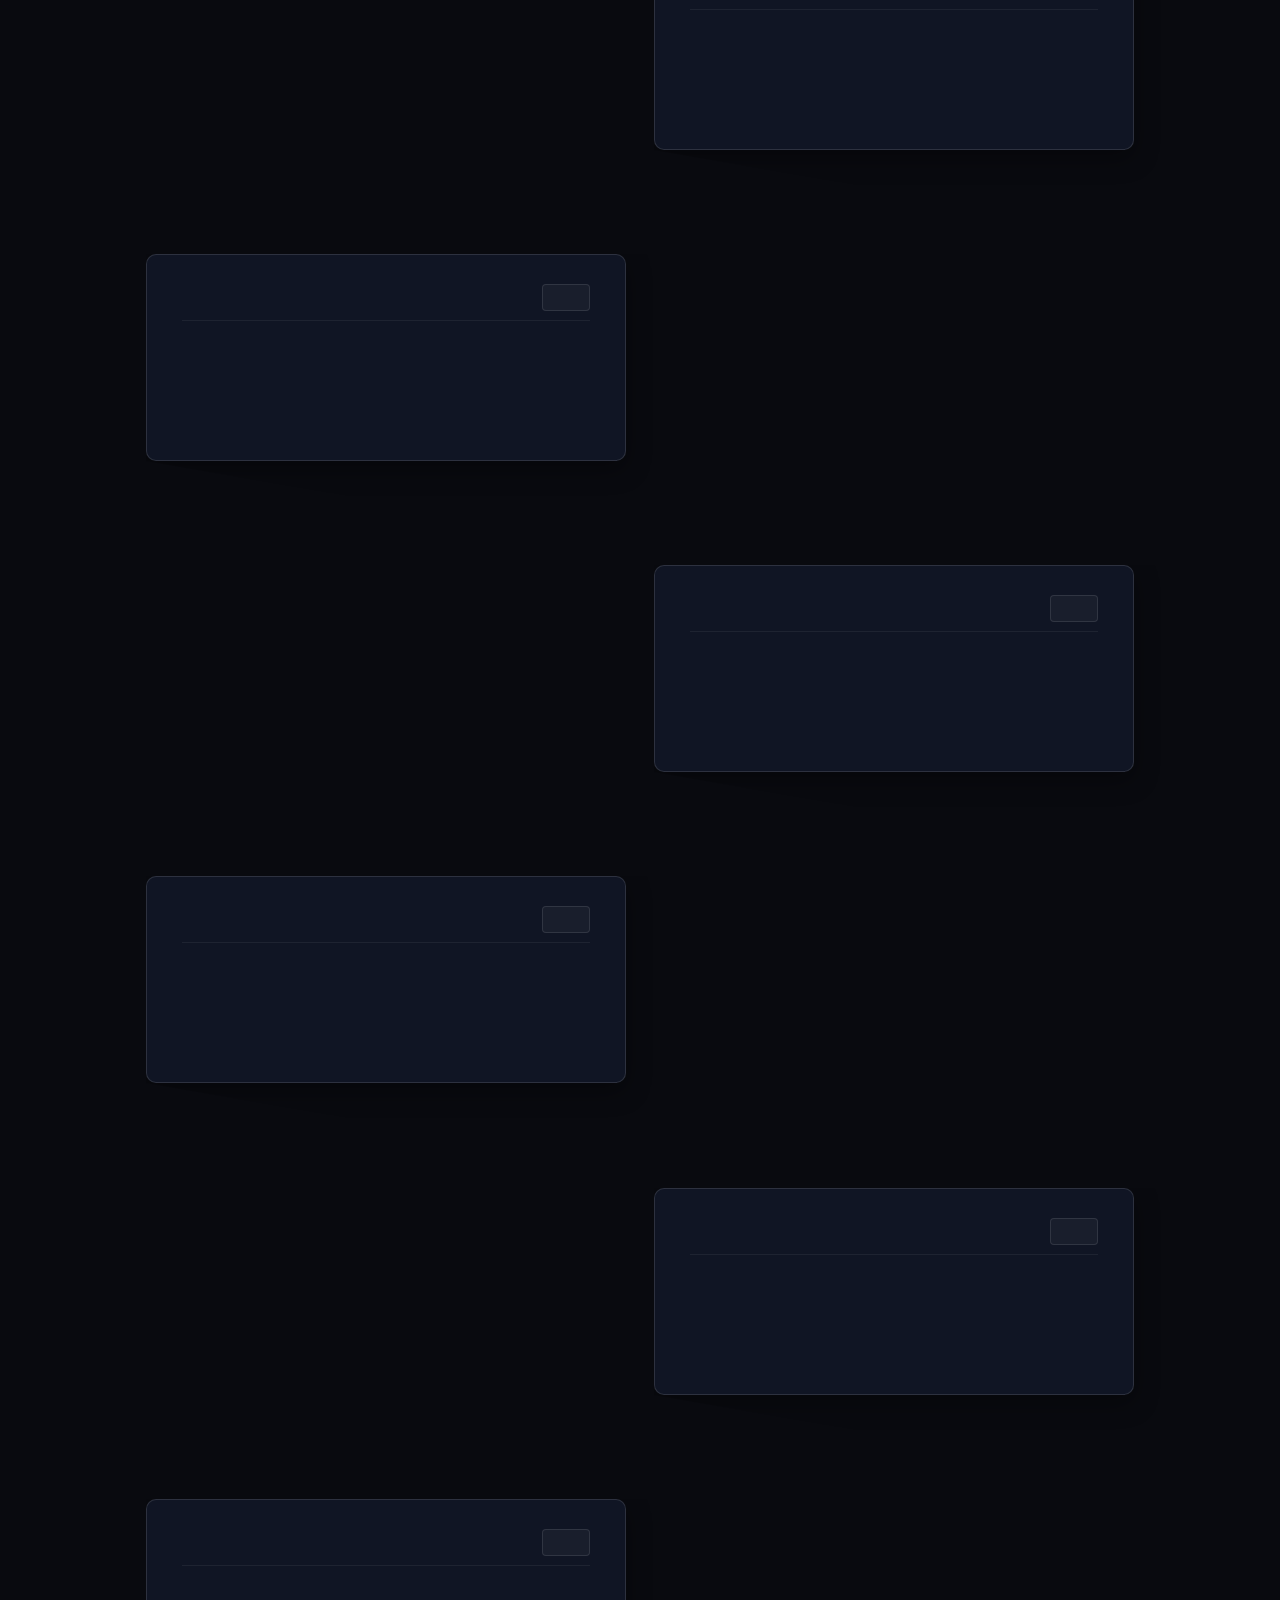
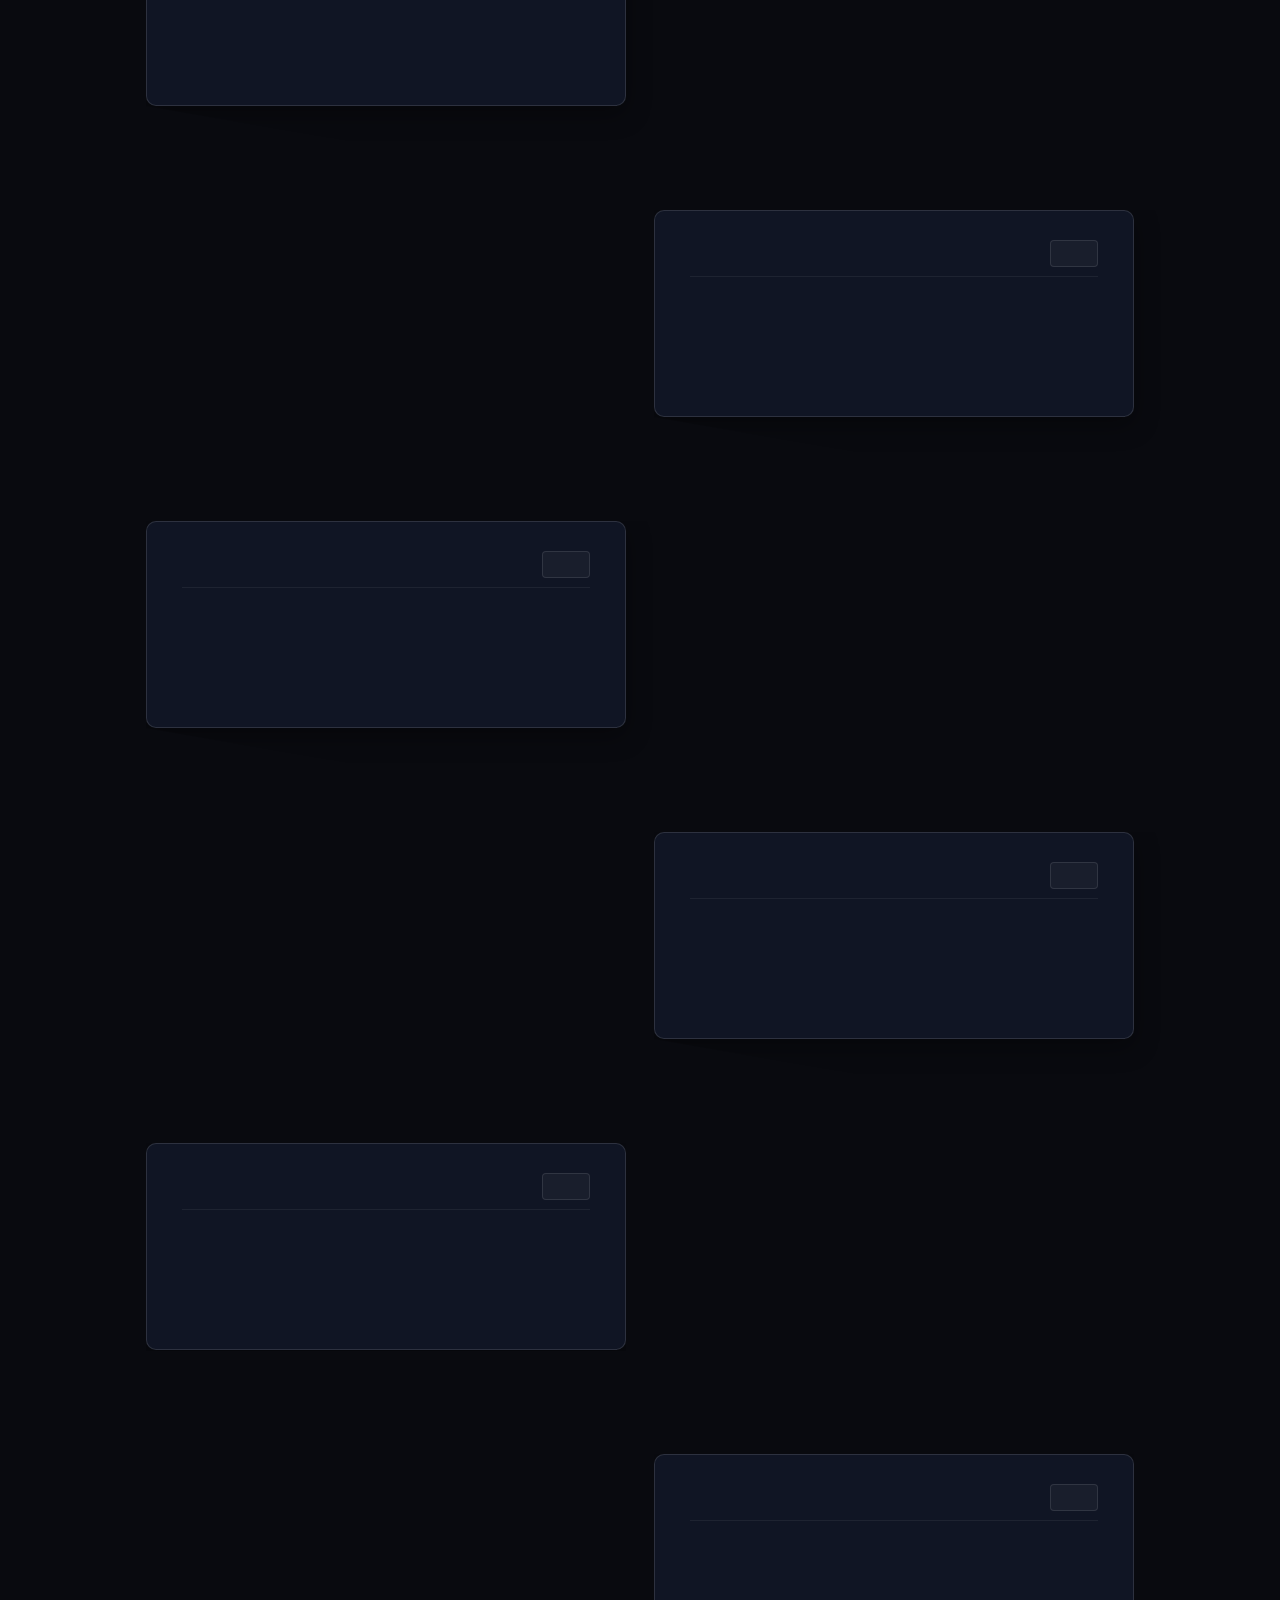
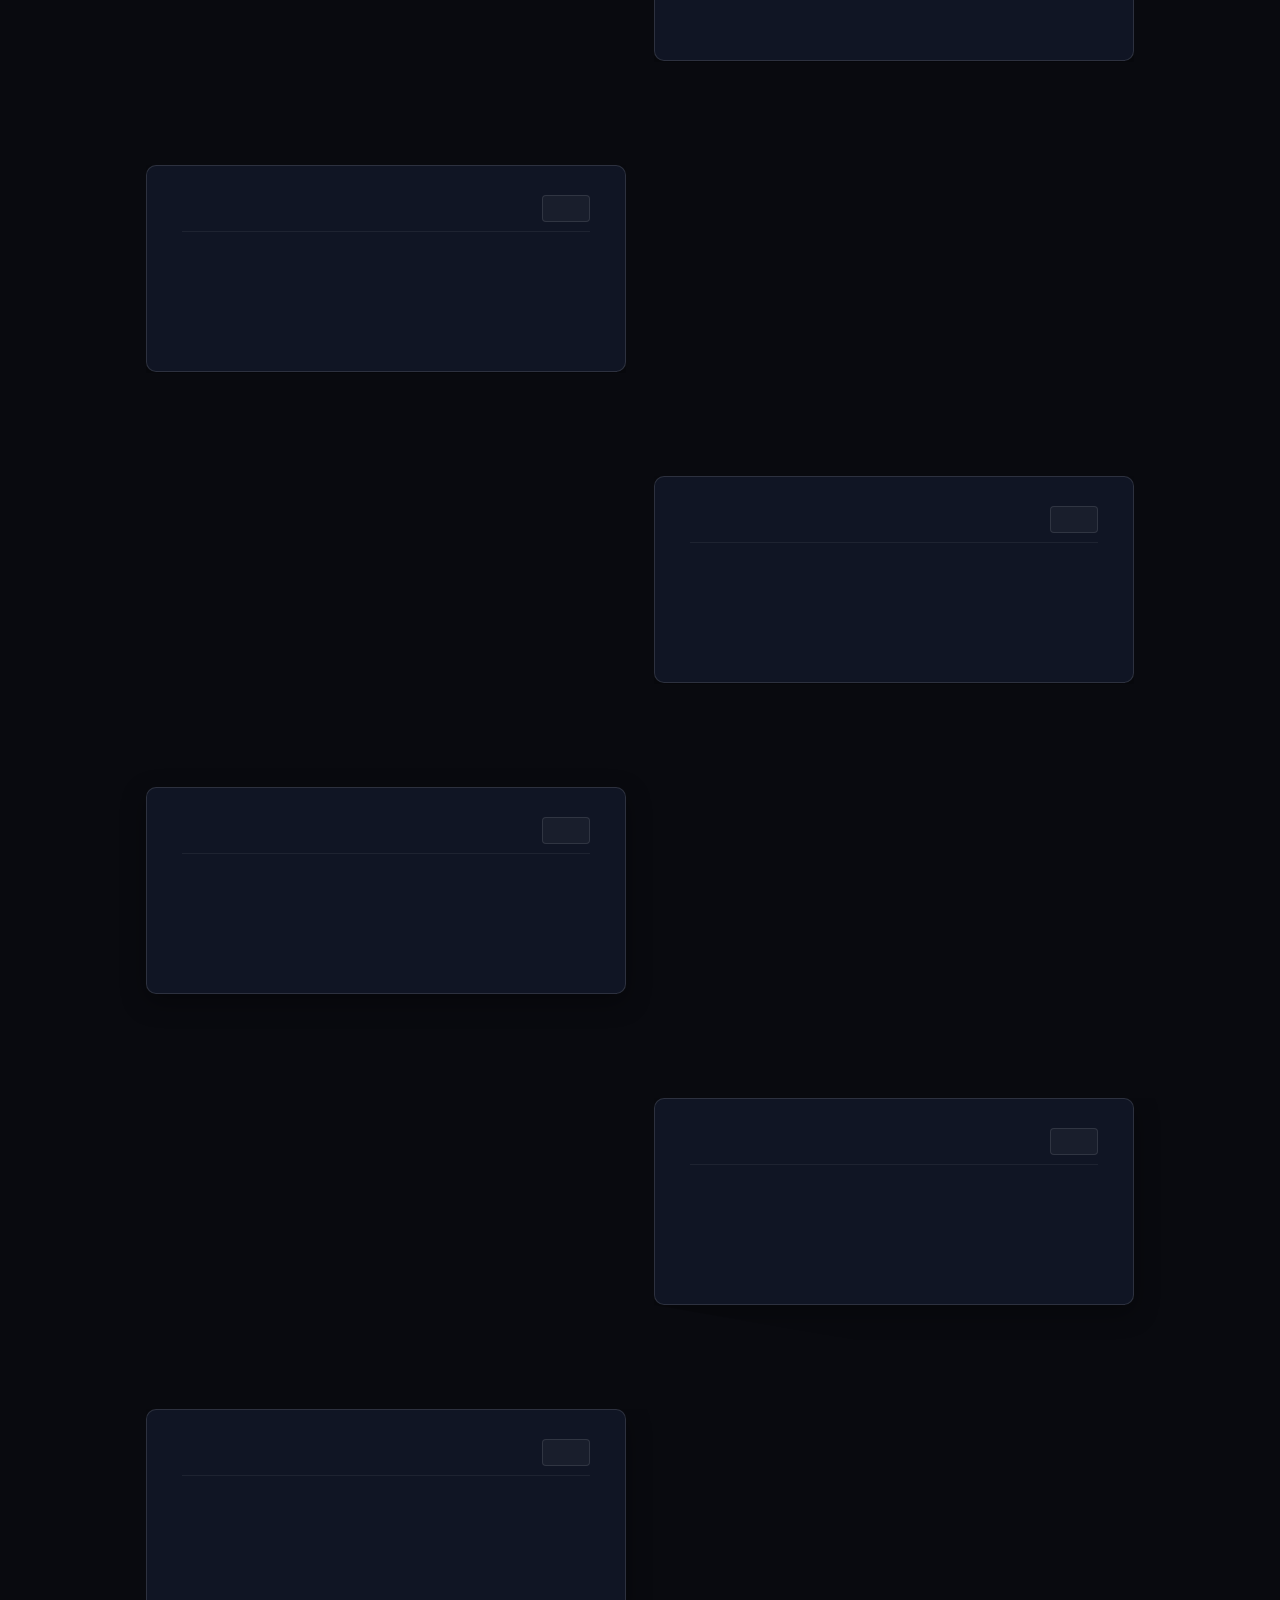
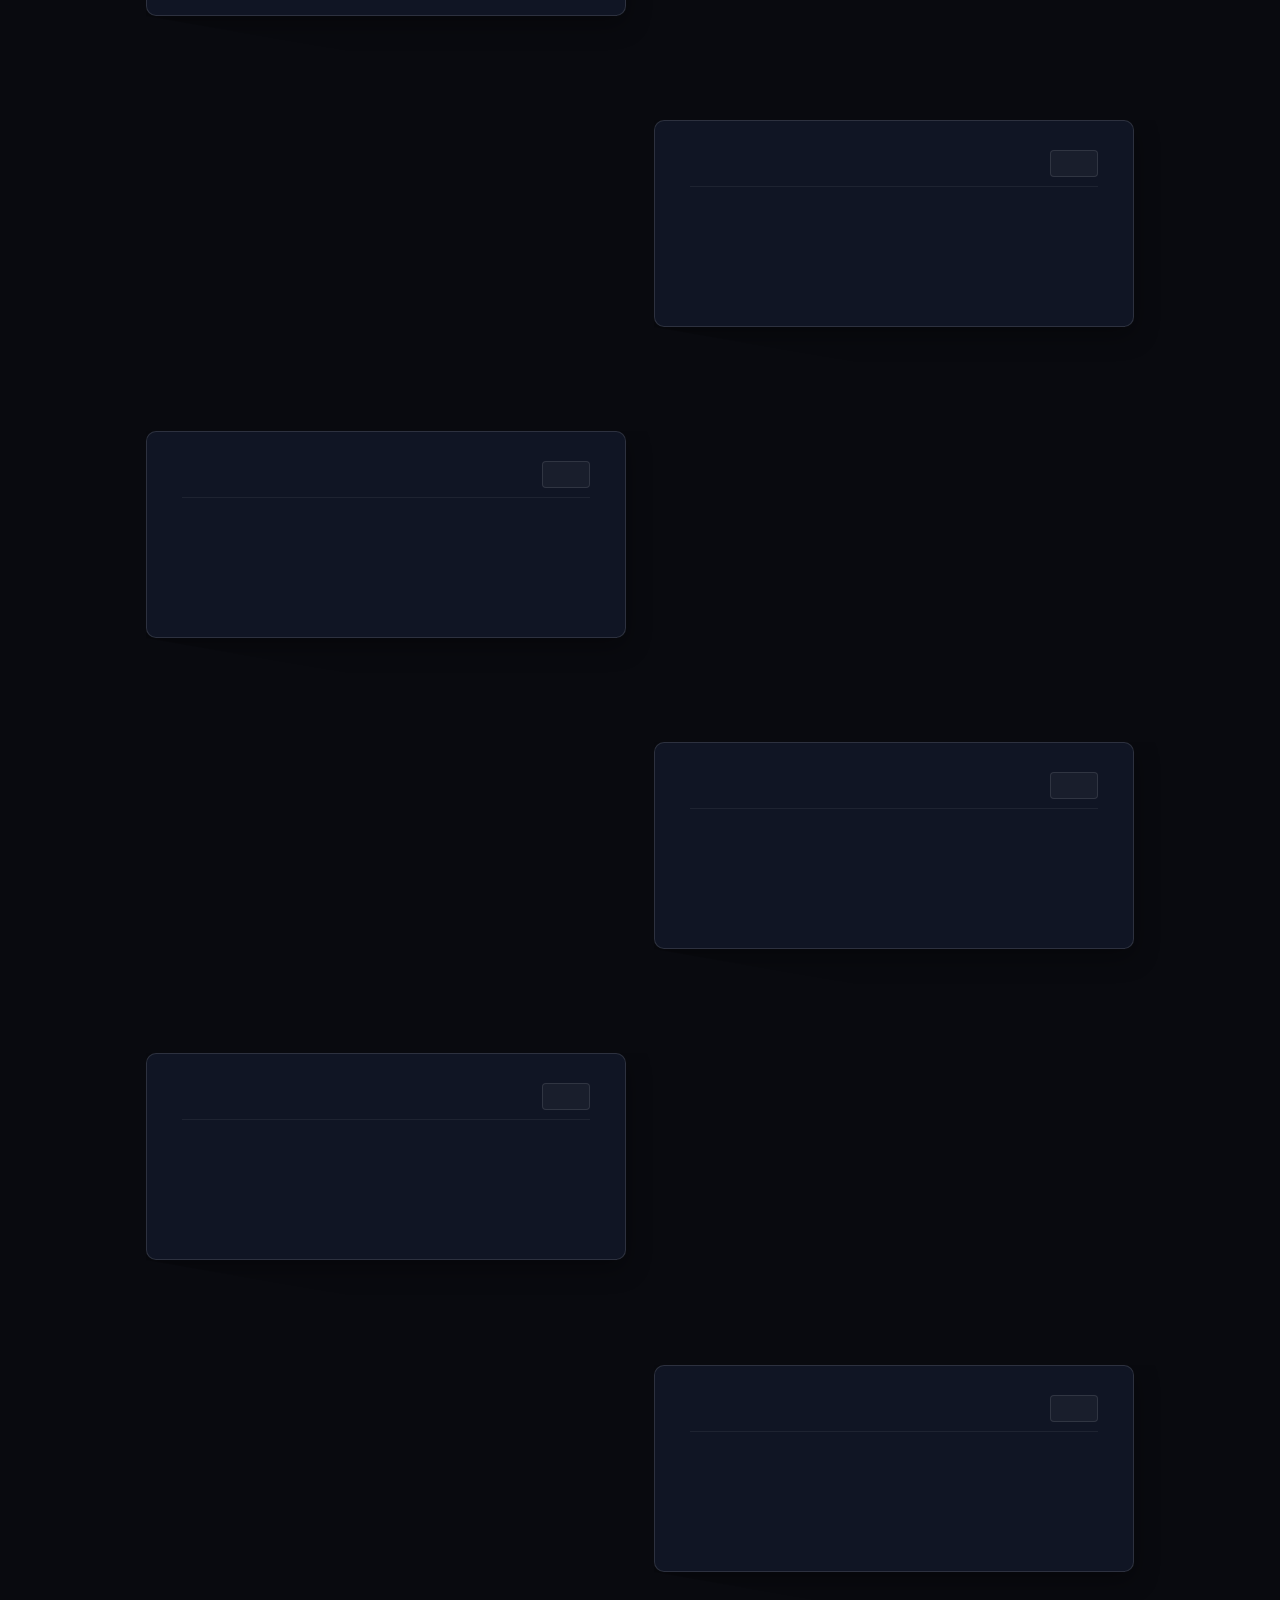
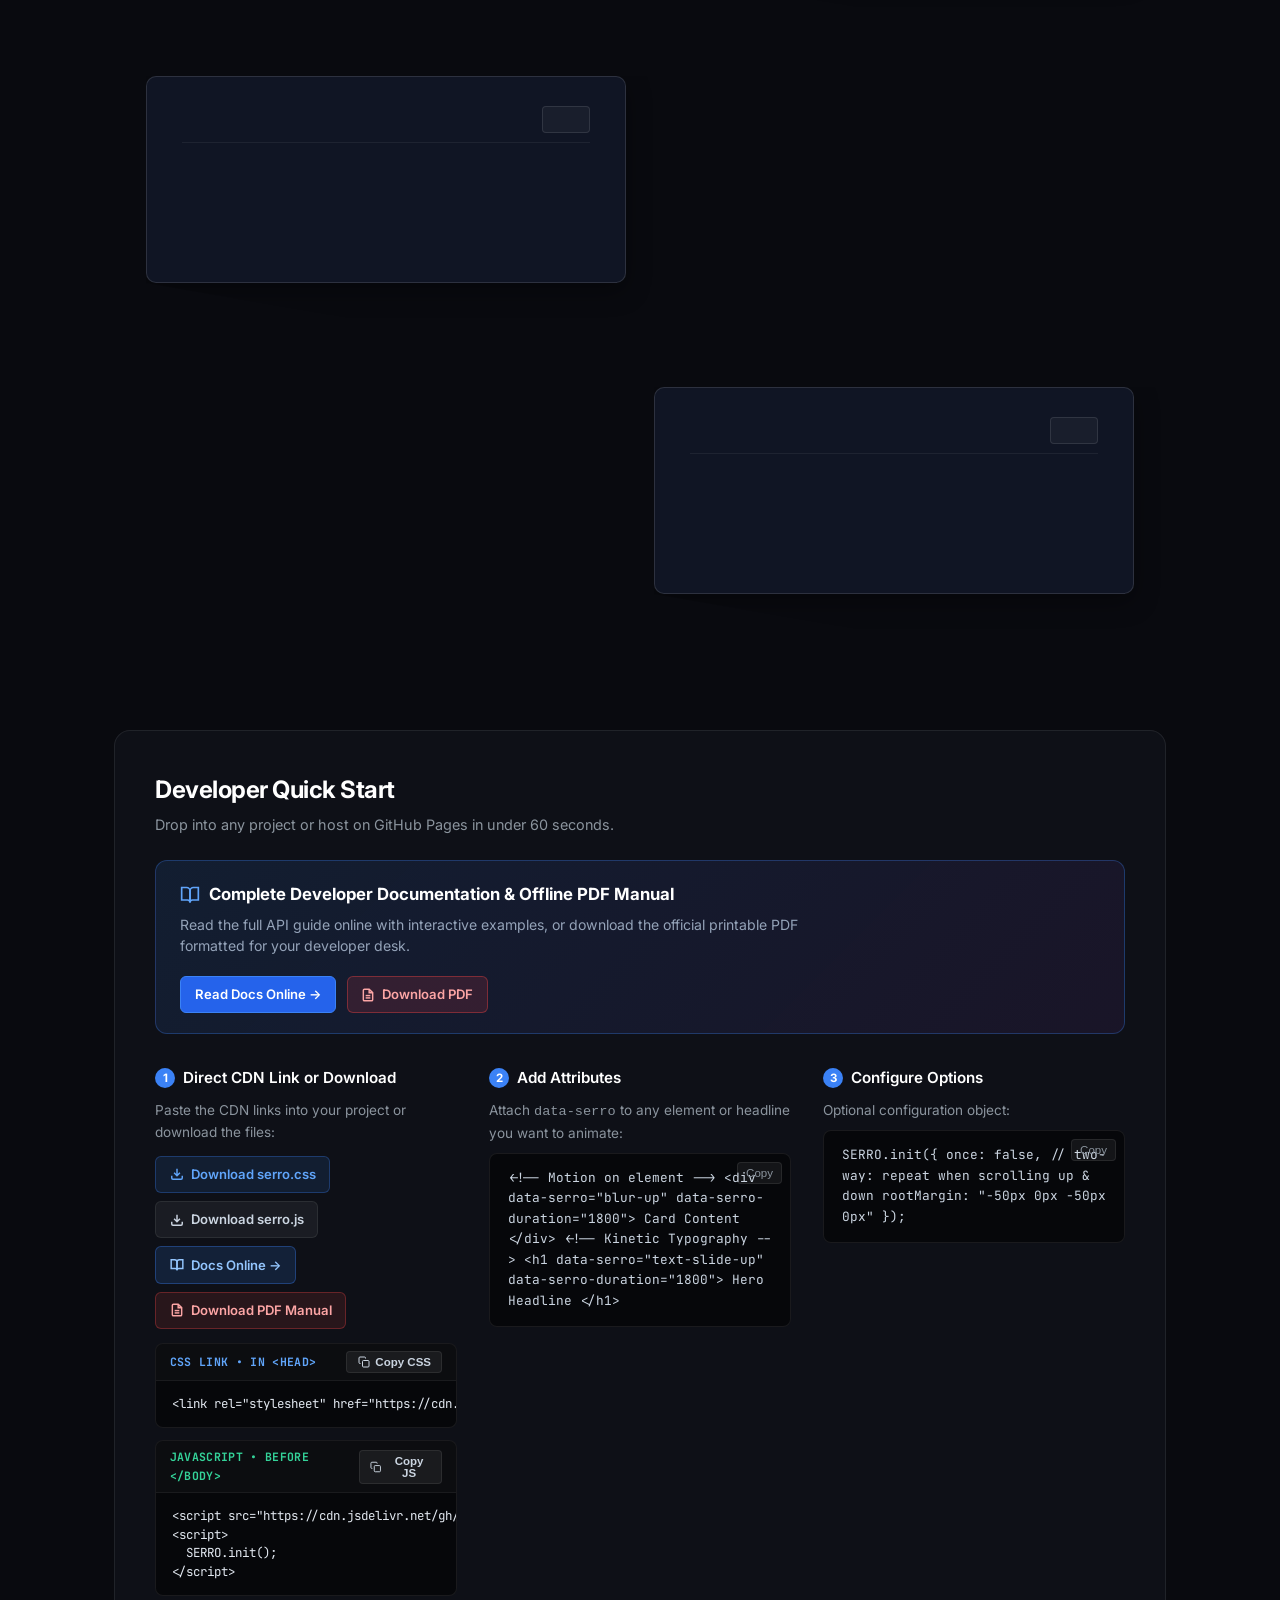
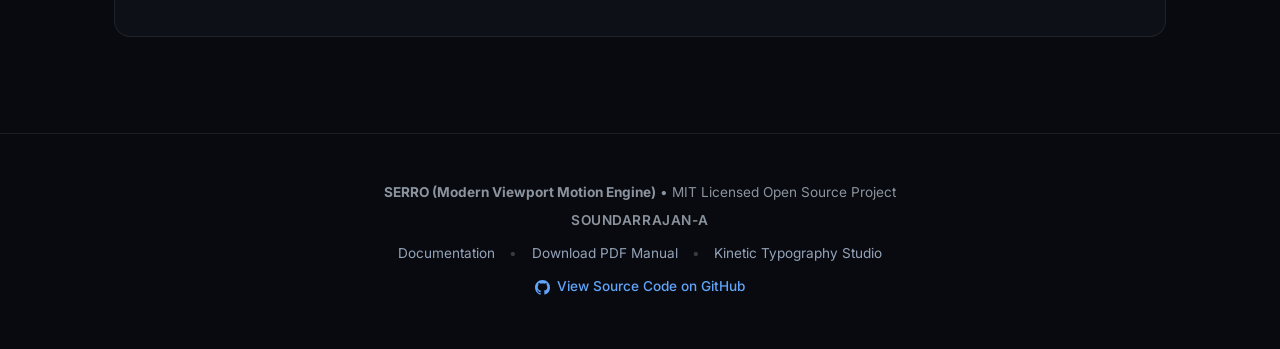
==== commit 92138c00: "Rebrand library to SERRO: create serro.css, serro.js, serro-documentation.pdf, update all pages, sch" ====
--- a/index.html
+++ b/index.html
@@ -5,32 +5,32 @@
   <meta name="viewport" content="width=device-width, initial-scale=1.0, viewport-fit=cover" />
   
   <!-- Primary SEO Meta Tags -->
-  <title>MOS — Modern Viewport Motion Engine | Fluid Scroll Animation Library</title>
-  <meta name="title" content="MOS — Modern Viewport Motion Engine | Fluid Scroll Animation Library">
-  <meta name="description" content="MOS is a lightweight, zero-dependency viewport animation trigger, kinetic typography engine, velocity marquee streamer, and progressive editorial scroll scrubber with GPU hardware acceleration and two-way scroll replay. Created by SOUNDARRAJAN-A.">
-  <meta name="keywords" content="MOS, modern viewport motion engine, scroll animation library, lightweight AOS alternative, kinetic typography, smooth scroll animations, velocity marquee ticker, editorial scroll scrub, soundarrajan-a, web animations, CSS GPU motion, javascript scroll library">
+  <title>SERRO — Modern Viewport Motion Engine | Fluid Scroll Animation Library</title>
+  <meta name="title" content="SERRO — Modern Viewport Motion Engine | Fluid Scroll Animation Library">
+  <meta name="description" content="SERRO is a lightweight, zero-dependency viewport animation trigger, kinetic typography engine, velocity marquee streamer, and progressive editorial scroll scrubber with GPU hardware acceleration and two-way scroll replay. Created by SOUNDARRAJAN-A.">
+  <meta name="keywords" content="SERRO, modern viewport motion engine, scroll animation library, lightweight AOS alternative, kinetic typography, smooth scroll animations, velocity marquee ticker, editorial scroll scrub, soundarrajan-a, web animations, CSS GPU motion, javascript scroll library">
   <meta name="author" content="SOUNDARRAJAN-A">
   <meta name="robots" content="index, follow, max-snippet:-1, max-image-preview:large, max-video-preview:-1">
   <meta name="theme-color" content="#090a0f">
   <meta name="apple-mobile-web-app-capable" content="yes">
   <meta name="apple-mobile-web-app-status-bar-style" content="black-translucent">
-  <link rel="canonical" href="https://soundarrajan-a.github.io/mos/">
+  <link rel="canonical" href="https://soundarrajan-a.github.io/serro/">
 
   <!-- Open Graph / Facebook -->
   <meta property="og:type" content="website">
-  <meta property="og:site_name" content="MOS Motion Engine">
-  <meta property="og:url" content="https://soundarrajan-a.github.io/mos/">
-  <meta property="og:title" content="MOS — Modern Viewport Motion Engine | Fluid Scroll Animation Library">
+  <meta property="og:site_name" content="SERRO Motion Engine">
+  <meta property="og:url" content="https://soundarrajan-a.github.io/serro/">
+  <meta property="og:title" content="SERRO — Modern Viewport Motion Engine | Fluid Scroll Animation Library">
   <meta property="og:description" content="Lightweight zero-dependency viewport animation trigger, kinetic typography engine, velocity marquee, and scroll scrubber. Created by SOUNDARRAJAN-A.">
-  <meta property="og:image" content="https://soundarrajan-a.github.io/mos/og-preview.png">
+  <meta property="og:image" content="https://soundarrajan-a.github.io/serro/og-preview.png">
   <meta property="og:locale" content="en_US">
 
   <!-- Twitter / X -->
   <meta name="twitter:card" content="summary_large_image">
-  <meta name="twitter:url" content="https://soundarrajan-a.github.io/mos/">
-  <meta name="twitter:title" content="MOS — Modern Viewport Motion Engine | Fluid Scroll Animation Library">
+  <meta name="twitter:url" content="https://soundarrajan-a.github.io/serro/">
+  <meta name="twitter:title" content="SERRO — Modern Viewport Motion Engine | Fluid Scroll Animation Library">
   <meta name="twitter:description" content="Lightweight zero-dependency viewport animation trigger, kinetic typography engine, velocity marquee, and scroll scrubber. Created by SOUNDARRAJAN-A.">
-  <meta name="twitter:image" content="https://soundarrajan-a.github.io/mos/og-preview.png">
+  <meta name="twitter:image" content="https://soundarrajan-a.github.io/serro/og-preview.png">
   <meta name="twitter:creator" content="@soundarrajan">
 
   <!-- Schema.org SoftwareApplication & WebSite JSON-LD -->
@@ -40,16 +40,16 @@
     "@graph": [
       {
         "@type": "WebSite",
-        "@id": "https://soundarrajan-a.github.io/mos/#website",
-        "url": "https://soundarrajan-a.github.io/mos/",
-        "name": "MOS Motion Engine",
+        "@id": "https://soundarrajan-a.github.io/serro/#website",
+        "url": "https://soundarrajan-a.github.io/serro/",
+        "name": "SERRO Motion Engine",
         "description": "Lightweight viewport motion engine and kinetic typography library with zero dependencies",
         "inLanguage": "en"
       },
       {
         "@type": "SoftwareApplication",
-        "@id": "https://soundarrajan-a.github.io/mos/#software",
-        "name": "MOS (Modern Viewport Motion Engine)",
+        "@id": "https://soundarrajan-a.github.io/serro/#software",
+        "name": "SERRO (Modern Viewport Motion Engine)",
         "operatingSystem": "All Web Browsers (Chrome, Brave, Safari, Edge, Firefox)",
         "applicationCategory": "DeveloperApplication",
         "softwareVersion": "1.0",
@@ -64,35 +64,35 @@
           "url": "https://github.com/soundarrajan-a"
         },
         "license": "https://opensource.org/licenses/MIT",
-        "codeRepository": "https://github.com/soundarrajan-a/mos",
-        "downloadUrl": "https://cdn.jsdelivr.net/gh/soundarrajan-a/mos@main/mos.js"
+        "codeRepository": "https://github.com/soundarrajan-a/serro",
+        "downloadUrl": "https://cdn.jsdelivr.net/gh/soundarrajan-a/serro@main/serro.js"
       },
       {
         "@type": "FAQPage",
-        "@id": "https://soundarrajan-a.github.io/mos/#faq",
+        "@id": "https://soundarrajan-a.github.io/serro/#faq",
         "mainEntity": [
           {
             "@type": "Question",
-            "name": "What is MOS?",
+            "name": "What is SERRO?",
             "acceptedAnswer": {
               "@type": "Answer",
-              "text": "MOS is an ultra-lightweight, hardware-accelerated viewport animation library and kinetic typography engine built with IntersectionObserver and pure CSS GPU compositing."
+              "text": "SERRO is an ultra-lightweight, hardware-accelerated viewport animation library and kinetic typography engine built with IntersectionObserver and pure CSS GPU compositing."
             }
           },
           {
             "@type": "Question",
-            "name": "How to install MOS via CDN?",
+            "name": "How to install SERRO via CDN?",
             "acceptedAnswer": {
               "@type": "Answer",
-              "text": "Include the mos.css stylesheet in the document head and the mos.js script before the closing body tag, then invoke MOS.init()."
+              "text": "Include the serro.css stylesheet in the document head and the serro.js script before the closing body tag, then invoke SERRO.init()."
             }
           },
           {
             "@type": "Question",
-            "name": "Does MOS support two-way scroll without flickering?",
+            "name": "Does SERRO support two-way scroll without flickering?",
             "acceptedAnswer": {
               "@type": "Answer",
-              "text": "Yes, MOS features an anti-flicker hysteresis buffer that retains rendered content past viewport boundaries and only resets when elements are more than 80px below the screen."
+              "text": "Yes, SERRO features an anti-flicker hysteresis buffer that retains rendered content past viewport boundaries and only resets when elements are more than 80px below the screen."
             }
           }
         ]
@@ -106,8 +106,8 @@
   <link rel="preconnect" href="https://fonts.gstatic.com" crossorigin>
   <link href="https://fonts.googleapis.com/css2?family=Inter:wght@400;500;600;700;800&family=JetBrains+Mono:wght@400;500;600&display=swap" rel="stylesheet">
 
-  <!-- Core Standalone MOS Library -->
-  <link rel="stylesheet" href="mos.css" />
+  <!-- Core Standalone SERRO Library -->
+  <link rel="stylesheet" href="serro.css" />
 
   <style>
     /* ==========================================================================
@@ -1352,7 +1352,7 @@
   <nav>
     <div class="nav-container">
       <a href="#" class="brand">
-        <span>MOS</span>
+        <span>SERRO</span>
         <span class="brand-tag">v1.0</span>
       </a>
 
@@ -1366,7 +1366,7 @@
         <a href="#presets">28 Presets</a>
         <a href="docs.html">Docs</a>
         <div class="nav-divider"></div>
-        <a href="https://github.com/soundarrajan-a/mos" target="_blank" class="nav-btn-source">
+        <a href="https://github.com/soundarrajan-a/serro" target="_blank" class="nav-btn-source">
           <svg width="15" height="15" viewBox="0 0 24 24" fill="currentColor"><path d="M12 0C5.37 0 0 5.37 0 12c0 5.31 3.435 9.795 8.205 11.385.6.105.825-.255.825-.57 0-.285-.015-1.23-.015-2.235-3.015.555-3.795-.735-4.035-1.41-.135-.345-.72-1.41-1.23-1.695-.42-.225-1.02-.78-.015-.795.945-.015 1.62.87 1.845 1.23 1.08 1.815 2.805 1.305 3.495.99.105-.78.42-1.305.765-1.605-2.67-.3-5.46-1.335-5.46-5.925 0-1.305.465-2.385 1.23-3.225-.12-.3-.54-1.53.12-3.18 0 0 1.005-.315 3.3 1.23.96-.27 1.98-.405 3-.405s2.04.135 3 .405c2.295-1.56 3.3-1.23 3.3-1.23.66 1.65.24 2.88.12 3.18.765.84 1.23 1.905 1.23 3.225 0 4.605-2.805 5.625-5.475 5.925.435.375.81 1.095.81 2.22 0 1.605-.015 2.895-.015 3.3 0 .315.225.69.825.57A12.02 12.02 0 0 0 24 12c0-6.63-5.37-12-12-12z"/></svg>
           Source
         </a>
@@ -1374,7 +1374,7 @@
 
       <!-- Mobile Actions (Single Row: Source + Animated Hamburger) -->
       <div class="mobile-nav-actions">
-        <a href="https://github.com/soundarrajan-a/mos" target="_blank" class="nav-btn-source mobile-source-btn">
+        <a href="https://github.com/soundarrajan-a/serro" target="_blank" class="nav-btn-source mobile-source-btn">
           <svg width="14" height="14" viewBox="0 0 24 24" fill="currentColor"><path d="M12 0C5.37 0 0 5.37 0 12c0 5.31 3.435 9.795 8.205 11.385.6.105.825-.255.825-.57 0-.285-.015-1.23-.015-2.235-3.015.555-3.795-.735-4.035-1.41-.135-.345-.72-1.41-1.23-1.695-.42-.225-1.02-.78-.015-.795.945-.015 1.62.87 1.845 1.23 1.08 1.815 2.805 1.305 3.495.99.105-.78.42-1.305.765-1.605-2.67-.3-5.46-1.335-5.46-5.925 0-1.305.465-2.385 1.23-3.225-.12-.3-.54-1.53.12-3.18 0 0 1.005-.315 3.3 1.23.96-.27 1.98-.405 3-.405s2.04.135 3 .405c2.295-1.56 3.3-1.23 3.3-1.23.66 1.65.24 2.88.12 3.18.765.84 1.23 1.905 1.23 3.225 0 4.605-2.805 5.625-5.475 5.925.435.375.81 1.095.81 2.22 0 1.605-.015 2.895-.015 3.3 0 .315.225.69.825.57A12.02 12.02 0 0 0 24 12c0-6.63-5.37-12-12-12z"/></svg>
           Source
         </a>
@@ -1431,11 +1431,11 @@
         </a>
 
         <div class="mobile-drawer-footer">
-          <a href="mos.css" download="mos.css" class="mobile-action-btn btn-secondary">
+          <a href="serro.css" download="serro.css" class="mobile-action-btn btn-secondary">
             <svg width="14" height="14" viewBox="0 0 24 24" fill="none" stroke="currentColor" stroke-width="2"><path d="M21 15v4a2 2 0 0 1-2 2H5a2 2 0 0 1-2-2v-4M7 10l5 5 5-5M12 15V3"/></svg>
             Download CSS
           </a>
-          <a href="https://github.com/soundarrajan-a/mos" target="_blank" class="mobile-action-btn btn-primary">
+          <a href="https://github.com/soundarrajan-a/serro" target="_blank" class="mobile-action-btn btn-primary">
             <svg width="14" height="14" viewBox="0 0 24 24" fill="currentColor"><path d="M12 0C5.37 0 0 5.37 0 12c0 5.31 3.435 9.795 8.205 11.385.6.105.825-.255.825-.57 0-.285-.015-1.23-.015-2.235-3.015.555-3.795-.735-4.035-1.41-.135-.345-.72-1.41-1.23-1.695-.42-.225-1.02-.78-.015-.795.945-.015 1.62.87 1.845 1.23 1.08 1.815 2.805 1.305 3.495.99.105-.78.42-1.305.765-1.605-2.67-.3-5.46-1.335-5.46-5.925 0-1.305.465-2.385 1.23-3.225-.12-.3-.54-1.53.12-3.18 0 0 1.005-.315 3.3 1.23.96-.27 1.98-.405 3-.405s2.04.135 3 .405c2.295-1.56 3.3-1.23 3.3-1.23.66 1.65.24 2.88.12 3.18.765.84 1.23 1.905 1.23 3.225 0 4.605-2.805 5.625-5.475 5.925.435.375.81 1.095.81 2.22 0 1.605-.015 2.895-.015 3.3 0 .315.225.69.825.57A12.02 12.02 0 0 0 24 12c0-6.63-5.37-12-12-12z"/></svg>
             GitHub Repo
           </a>
@@ -1466,11 +1466,11 @@
           <svg width="14" height="14" viewBox="0 0 24 24" fill="none" stroke="currentColor" stroke-width="2.5"><path d="M4 7V4h16v3M9 20h6M12 4v16"/></svg>
           Text FX Engine →
         </a>
-        <a href="https://github.com/soundarrajan-a/mos" target="_blank" class="btn-outline">
+        <a href="https://github.com/soundarrajan-a/serro" target="_blank" class="btn-outline">
           <svg width="15" height="15" viewBox="0 0 24 24" fill="currentColor"><path d="M12 0C5.37 0 0 5.37 0 12c0 5.31 3.435 9.795 8.205 11.385.6.105.825-.255.825-.57 0-.285-.015-1.23-.015-2.235-3.015.555-3.795-.735-4.035-1.41-.135-.345-.72-1.41-1.23-1.695-.42-.225-1.02-.78-.015-.795.945-.015 1.62.87 1.845 1.23 1.08 1.815 2.805 1.305 3.495.99.105-.78.42-1.305.765-1.605-2.67-.3-5.46-1.335-5.46-5.925 0-1.305.465-2.385 1.23-3.225-.12-.3-.54-1.53.12-3.18 0 0 1.005-.315 3.3 1.23.96-.27 1.98-.405 3-.405s2.04.135 3 .405c2.295-1.56 3.3-1.23 3.3-1.23.66 1.65.24 2.88.12 3.18.765.84 1.23 1.905 1.23 3.225 0 4.605-2.805 5.625-5.475 5.925.435.375.81 1.095.81 2.22 0 1.605-.015 2.895-.015 3.3 0 .315.225.69.825.57A12.02 12.02 0 0 0 24 12c0-6.63-5.37-12-12-12z"/></svg>
           View Source
         </a>
-        <a href="mos.css" download="mos.css" class="btn-outline">
+        <a href="serro.css" download="serro.css" class="btn-outline">
           <svg width="15" height="15" viewBox="0 0 24 24" fill="none" stroke="currentColor" stroke-width="2.5"><path d="M21 15v4a2 2 0 0 1-2 2H5a2 2 0 0 1-2-2v-4M7 10l5 5 5-5M12 15V3"/></svg>
           Download CSS
         </a>
@@ -2052,7 +2052,7 @@
           <a href="docs.html" class="btn-download" style="background: #2563eb; border-color: #3b82f6; color: #fff; font-weight: 600; text-decoration: none;">
             Read Docs Online &rarr;
           </a>
-          <a href="mos-documentation.pdf" download="mos-documentation.pdf" class="btn-download" style="background: rgba(239, 68, 68, 0.14); border-color: rgba(239, 68, 68, 0.4); color: #fca5a5; text-decoration: none;">
+          <a href="serro-documentation.pdf" download="serro-documentation.pdf" class="btn-download" style="background: rgba(239, 68, 68, 0.14); border-color: rgba(239, 68, 68, 0.4); color: #fca5a5; text-decoration: none;">
             <svg width="14" height="14" viewBox="0 0 24 24" fill="none" stroke="currentColor" stroke-width="2.5"><path d="M14 2H6a2 2 0 0 0-2 2v16a2 2 0 0 0 2 2h12a2 2 0 0 0 2-2V8z"/><polyline points="14 2 14 8 20 8"/><line x1="16" y1="13" x2="8" y2="13"/><line x1="16" y1="17" x2="8" y2="17"/></svg>
             Download PDF
           </a>
@@ -2064,19 +2064,19 @@
           <h4><span class="step-num">1</span> Direct CDN Link or Download</h4>
           <p style="font-size: 0.85rem; color: var(--text-muted);">Paste the CDN links into your project or download the files:</p>
           <div style="display: flex; gap: 0.5rem; margin: 0.75rem 0 0.85rem; flex-wrap: wrap;">
-            <a href="mos.css" download="mos.css" class="btn-download">
+            <a href="serro.css" download="serro.css" class="btn-download">
               <svg width="14" height="14" viewBox="0 0 24 24" fill="none" stroke="currentColor" stroke-width="2.5"><path d="M21 15v4a2 2 0 0 1-2 2H5a2 2 0 0 1-2-2v-4M7 10l5 5 5-5M12 15V3"/></svg>
-              Download mos.css
+              Download serro.css
             </a>
-            <a href="mos.js" download="mos.js" class="btn-download" style="background: rgba(255, 255, 255, 0.05); border-color: var(--card-border); color: #cbd5e1;">
+            <a href="serro.js" download="serro.js" class="btn-download" style="background: rgba(255, 255, 255, 0.05); border-color: var(--card-border); color: #cbd5e1;">
               <svg width="14" height="14" viewBox="0 0 24 24" fill="none" stroke="currentColor" stroke-width="2.5"><path d="M21 15v4a2 2 0 0 1-2 2H5a2 2 0 0 1-2-2v-4M7 10l5 5 5-5M12 15V3"/></svg>
-              Download mos.js
+              Download serro.js
             </a>
             <a href="docs.html" class="btn-download" style="background: rgba(59, 130, 246, 0.15); border-color: rgba(59, 130, 246, 0.35); color: #93c5fd;">
               <svg width="14" height="14" viewBox="0 0 24 24" fill="none" stroke="currentColor" stroke-width="2.5"><path d="M2 3h6a4 4 0 0 1 4 4v14a3 3 0 0 0-3-3H2z"/><path d="M22 3h-6a4 4 0 0 0-4 4v14a3 3 0 0 1 3-3h7z"/></svg>
               Docs Online &rarr;
             </a>
-            <a href="mos-documentation.pdf" download="mos-documentation.pdf" class="btn-download" style="background: rgba(239, 68, 68, 0.12); border-color: rgba(239, 68, 68, 0.32); color: #fca5a5;">
+            <a href="serro-documentation.pdf" download="serro-documentation.pdf" class="btn-download" style="background: rgba(239, 68, 68, 0.12); border-color: rgba(239, 68, 68, 0.32); color: #fca5a5;">
               <svg width="14" height="14" viewBox="0 0 24 24" fill="none" stroke="currentColor" stroke-width="2.5"><path d="M14 2H6a2 2 0 0 0-2 2v16a2 2 0 0 0 2 2h12a2 2 0 0 0 2-2V8z"/><polyline points="14 2 14 8 20 8"/><line x1="16" y1="13" x2="8" y2="13"/><line x1="16" y1="17" x2="8" y2="17"/></svg>
               Download PDF Manual
             </a>
@@ -2086,42 +2086,42 @@
           <div class="cdn-box">
             <div class="cdn-bar">
               <span class="cdn-tag cdn-tag-css">CSS Link &bull; In &lt;head&gt;</span>
-              <button class="copy-btn-action" onclick="copySnippetDirect(this, '&lt;link rel=&quot;stylesheet&quot; href=&quot;https://cdn.jsdelivr.net/gh/soundarrajan-a/mos@main/mos.css&quot;&gt;')">
+              <button class="copy-btn-action" onclick="copySnippetDirect(this, '&lt;link rel=&quot;stylesheet&quot; href=&quot;https://cdn.jsdelivr.net/gh/soundarrajan-a/serro@main/serro.css&quot;&gt;')">
                 <svg width="12" height="12" viewBox="0 0 24 24" fill="none" stroke="currentColor" stroke-width="2"><rect x="9" y="9" width="13" height="13" rx="2" ry="2"/><path d="M5 15H4a2 2 0 0 1-2-2V4a2 2 0 0 1 2-2h9a2 2 0 0 1 2 2v1"/></svg>
                 Copy CSS
               </button>
             </div>
-            <pre class="cdn-code"><code>&lt;link rel="stylesheet" href="https://cdn.jsdelivr.net/gh/soundarrajan-a/mos@main/mos.css"&gt;</code></pre>
+            <pre class="cdn-code"><code>&lt;link rel="stylesheet" href="https://cdn.jsdelivr.net/gh/soundarrajan-a/serro@main/serro.css"&gt;</code></pre>
           </div>
 
           <!-- Separate JS Script Link -->
           <div class="cdn-box" style="margin-top: 0.75rem;">
             <div class="cdn-bar">
               <span class="cdn-tag cdn-tag-js">JavaScript &bull; Before &lt;/body&gt;</span>
-              <button class="copy-btn-action" onclick="copySnippetDirect(this, '&lt;script src=&quot;https://cdn.jsdelivr.net/gh/soundarrajan-a/mos@main/mos.js&quot;&gt;&lt;/script&gt;\n&lt;script&gt;\n  MOS.init();\n&lt;/script&gt;')">
+              <button class="copy-btn-action" onclick="copySnippetDirect(this, '&lt;script src=&quot;https://cdn.jsdelivr.net/gh/soundarrajan-a/serro@main/serro.js&quot;&gt;&lt;/script&gt;\n&lt;script&gt;\n  SERRO.init();\n&lt;/script&gt;')">
                 <svg width="12" height="12" viewBox="0 0 24 24" fill="none" stroke="currentColor" stroke-width="2"><rect x="9" y="9" width="13" height="13" rx="2" ry="2"/><path d="M5 15H4a2 2 0 0 1-2-2V4a2 2 0 0 1 2-2h9a2 2 0 0 1 2 2v1"/></svg>
                 Copy JS
               </button>
             </div>
-            <pre class="cdn-code"><code>&lt;script src="https://cdn.jsdelivr.net/gh/soundarrajan-a/mos@main/mos.js"&gt;&lt;/script&gt;
+            <pre class="cdn-code"><code>&lt;script src="https://cdn.jsdelivr.net/gh/soundarrajan-a/serro@main/serro.js"&gt;&lt;/script&gt;
 &lt;script&gt;
-  MOS.init();
+  SERRO.init();
 &lt;/script&gt;</code></pre>
           </div>
         </div>
 
         <div class="step-box">
           <h4><span class="step-num">2</span> Add Attributes</h4>
-          <p style="font-size: 0.85rem; color: var(--text-muted);">Attach <code>data-mos</code> to any element or headline you want to animate:</p>
+          <p style="font-size: 0.85rem; color: var(--text-muted);">Attach <code>data-serro</code> to any element or headline you want to animate:</p>
           <div class="code-snippet">
             <button class="copy-icon-btn" onclick="copySnippet(this)">Copy</button>
 &lt;!-- Motion on element --&gt;
-&lt;div data-mos="blur-up" data-mos-duration="1800"&gt;
+&lt;div data-serro="blur-up" data-serro-duration="1800"&gt;
   Card Content
 &lt;/div&gt;
 
 &lt;!-- Kinetic Typography --&gt;
-&lt;h1 data-mos="text-slide-up" data-mos-duration="1800"&gt;
+&lt;h1 data-serro="text-slide-up" data-serro-duration="1800"&gt;
   Hero Headline
 &lt;/h1&gt;
           </div>
@@ -2132,7 +2132,7 @@
           <p style="font-size: 0.85rem; color: var(--text-muted);">Optional configuration object:</p>
           <div class="code-snippet">
             <button class="copy-icon-btn" onclick="copySnippet(this)">Copy</button>
-MOS.init({
+SERRO.init({
   once: false,       // two-way: repeat when scrolling up &amp; down
   rootMargin: "-50px 0px -50px 0px"
 });
@@ -2145,17 +2145,17 @@
 
   <!-- FOOTER -->
   <footer>
-    <p><strong>MOS (Modern Viewport Motion Engine)</strong> • MIT Licensed Open Source Project</p>
+    <p><strong>SERRO (Modern Viewport Motion Engine)</strong> • MIT Licensed Open Source Project</p>
     <p style="margin-top: 0.4rem; font-weight: 600; letter-spacing: 0.04em;">SOUNDARRAJAN-A</p>
     <div style="margin-top: 0.65rem; display: flex; gap: 0.9rem; justify-content: center; font-size: 0.85rem; flex-wrap: wrap;">
       <a href="docs.html" style="color: #94a3b8; text-decoration: none;">Documentation</a>
       <span style="color: rgba(255,255,255,0.2);">&bull;</span>
-      <a href="mos-documentation.pdf" download="mos-documentation.pdf" style="color: #94a3b8; text-decoration: none;">Download PDF Manual</a>
+      <a href="serro-documentation.pdf" download="serro-documentation.pdf" style="color: #94a3b8; text-decoration: none;">Download PDF Manual</a>
       <span style="color: rgba(255,255,255,0.2);">&bull;</span>
       <a href="text-fx.html" style="color: #94a3b8; text-decoration: none;">Kinetic Typography Studio</a>
     </div>
     <p style="margin-top: 0.75rem;">
-      <a href="https://github.com/soundarrajan-a/mos" target="_blank" style="color: #60a5fa; display: inline-flex; align-items: center; gap: 0.45rem; font-weight: 500;">
+      <a href="https://github.com/soundarrajan-a/serro" target="_blank" style="color: #60a5fa; display: inline-flex; align-items: center; gap: 0.45rem; font-weight: 500;">
         <svg width="15" height="15" viewBox="0 0 24 24" fill="currentColor"><path d="M12 0C5.37 0 0 5.37 0 12c0 5.31 3.435 9.795 8.205 11.385.6.105.825-.255.825-.57 0-.285-.015-1.23-.015-2.235-3.015.555-3.795-.735-4.035-1.41-.135-.345-.72-1.41-1.23-1.695-.42-.225-1.02-.78-.015-.795.945-.015 1.62.87 1.845 1.23 1.08 1.815 2.805 1.305 3.495.99.105-.78.42-1.305.765-1.605-2.67-.3-5.46-1.335-5.46-5.925 0-1.305.465-2.385 1.23-3.225-.12-.3-.54-1.53.12-3.18 0 0 1.005-.315 3.3 1.23.96-.27 1.98-.405 3-.405s2.04.135 3 .405c2.295-1.56 3.3-1.23 3.3-1.23.66 1.65.24 2.88.12 3.18.765.84 1.23 1.905 1.23 3.225 0 4.605-2.805 5.625-5.475 5.925.435.375.81 1.095.81 2.22 0 1.605-.015 2.895-.015 3.3 0 .315.225.69.825.57A12.02 12.02 0 0 0 24 12c0-6.63-5.37-12-12-12z"/></svg>
         View Source Code on GitHub
       </a>
@@ -2163,7 +2163,7 @@
   </footer>
 
   <!-- Core Standalone Script -->
-  <script src="mos.js"></script>
+  <script src="serro.js"></script>
 
   <!-- Interactive Demo UI Scripts -->
   <script>
--- a/serro.css
+++ b/serro.css
@@ -0,0 +1,608 @@
+/**
+ * SERRO (Modern Viewport Motion Engine) v1.0
+ * 32 Hardware-Accelerated Animation Presets (Zero-Flicker GPU Compositing)
+ * https://github.com/soundarrajan-a/serro
+ * MIT License
+ */
+
+/* ==========================================================================
+   GLOBAL MOTION BASE (High-Performance GPU Compositing)
+   ========================================================================== */
+[data-serro], [data-mos] {
+  opacity: 0;
+  transition-property: opacity, transform, filter, -webkit-clip-path, clip-path !important;
+  transition-duration: 0.25s;
+  transition-timing-function: cubic-bezier(0.16, 1, 0.3, 1);
+  will-change: opacity, transform;
+  -webkit-backface-visibility: hidden;
+  backface-visibility: hidden;
+  transform: translateZ(0);
+}
+
+[data-serro], [data-mos]:not([data-mos^="text-"]).serro-animate, .mos-animate {
+  opacity: 1 !important;
+  transform: none !important;
+  filter: none !important;
+  letter-spacing: normal !important;
+  transition-property: opacity, transform, filter, -webkit-clip-path, clip-path !important;
+  transition-duration: var(--serro-duration, var(--mos-duration, 1.8s));
+  transition-timing-function: var(--serro-ease, var(--mos-ease, cubic-bezier(0.16, 1, 0.3, 1)));
+}
+
+/* ==========================================================================
+   1. MODERN LENS & BLUR PRESETS (Optimized GPU Radii)
+   ========================================================================== */
+[data-serro="blur-up"], [data-mos="blur-up"]    { transform: translateY(30px); filter: blur(8px); }
+[data-serro="blur-down"], [data-mos="blur-down"]  { transform: translateY(-30px); filter: blur(8px); }
+[data-serro="blur-left"], [data-mos="blur-left"]  { transform: translateX(35px); filter: blur(8px); }
+[data-serro="blur-right"], [data-mos="blur-right"] { transform: translateX(-35px); filter: blur(8px); }
+[data-serro="blur-scale"], [data-mos="blur-scale"] { transform: scale(0.9); filter: blur(8px); }
+[data-serro="lens-flare"], [data-mos="lens-flare"] { transform: scale(1.1); filter: blur(8px) brightness(1.25); }
+
+/* ==========================================================================
+   2. 3D SPATIAL & PERSPECTIVE PRESETS (Isolated 3D Rendering Contexts)
+   ========================================================================== */
+[data-serro="tilt-up"], [data-mos="tilt-up"],
+[data-serro="tilt-down"], [data-mos="tilt-down"],
+[data-serro="tilt-left"], [data-mos="tilt-left"],
+[data-serro="tilt-right"], [data-mos="tilt-right"],
+[data-serro="flip-x"], [data-mos="flip-x"],
+[data-serro="flip-y"], [data-mos="flip-y"],
+[data-serro="text-glide"], [data-mos="text-glide"],
+[data-serro="text-rotate-drop"], [data-mos="text-rotate-drop"],
+[data-serro="text-flip-clock"], [data-mos="text-flip-clock"],
+[data-serro="text-spiral-spin"], [data-mos="text-spiral-spin"] {
+  transform-style: preserve-3d;
+}
+
+[data-serro="tilt-up"], [data-mos="tilt-up"]    { transform: perspective(1000px) rotateX(18deg) translateY(30px); }
+[data-serro="tilt-down"], [data-mos="tilt-down"]  { transform: perspective(1000px) rotateX(-18deg) translateY(-30px); }
+[data-serro="tilt-left"], [data-mos="tilt-left"]  { transform: perspective(1000px) rotateY(-16deg) translateX(-30px); }
+[data-serro="tilt-right"], [data-mos="tilt-right"] { transform: perspective(1000px) rotateY(16deg) translateX(30px); }
+[data-serro="flip-x"], [data-mos="flip-x"]     { transform: perspective(1000px) rotateX(70deg); }
+[data-serro="flip-y"], [data-mos="flip-y"]     { transform: perspective(1000px) rotateY(70deg); }
+[data-serro="skew-up"], [data-mos="skew-up"]    { transform: skewY(4deg) translateY(30px); }
+[data-serro="skew-down"], [data-mos="skew-down"]  { transform: skewY(-4deg) translateY(-30px); }
+
+/* ==========================================================================
+   3. ARCHITECTURAL SHAPE WIPES (GPU Safe Area Geometry)
+   ========================================================================== */
+[data-serro="wipe-up"], [data-mos="wipe-up"],
+[data-serro="wipe-down"], [data-mos="wipe-down"],
+[data-serro="wipe-right"], [data-mos="wipe-right"],
+[data-serro="wipe-left"], [data-mos="wipe-left"],
+[data-serro="circle-expand"], [data-mos="circle-expand"],
+[data-serro="diagonal-wipe"], [data-mos="diagonal-wipe"] {
+  will-change: -webkit-clip-path, clip-path;
+}
+[data-serro="wipe-up"], [data-mos="wipe-up"]    { opacity: 1; -webkit-clip-path: inset(99.9% 0% 0% 0%); clip-path: inset(99.9% 0% 0% 0%); }
+[data-serro="wipe-up"], [data-mos="wipe-up"].serro-animate, .mos-animate { -webkit-clip-path: inset(0% 0% 0% 0%) !important; clip-path: inset(0% 0% 0% 0%) !important; }
+
+[data-serro="wipe-down"], [data-mos="wipe-down"]  { opacity: 1; -webkit-clip-path: inset(0% 0% 99.9% 0%); clip-path: inset(0% 0% 99.9% 0%); }
+[data-serro="wipe-down"], [data-mos="wipe-down"].serro-animate, .mos-animate { -webkit-clip-path: inset(0% 0% 0% 0%) !important; clip-path: inset(0% 0% 0% 0%) !important; }
+
+[data-serro="wipe-right"], [data-mos="wipe-right"] { opacity: 1; -webkit-clip-path: inset(0% 99.9% 0% 0%); clip-path: inset(0% 99.9% 0% 0%); }
+[data-serro="wipe-right"], [data-mos="wipe-right"].serro-animate, .mos-animate { -webkit-clip-path: inset(0% 0% 0% 0%) !important; clip-path: inset(0% 0% 0% 0%) !important; }
+
+[data-serro="wipe-left"], [data-mos="wipe-left"]  { opacity: 1; -webkit-clip-path: inset(0% 0% 0% 99.9%); clip-path: inset(0% 0% 0% 99.9%); }
+[data-serro="wipe-left"], [data-mos="wipe-left"].serro-animate, .mos-animate { -webkit-clip-path: inset(0% 0% 0% 0%) !important; clip-path: inset(0% 0% 0% 0%) !important; }
+
+[data-serro="circle-expand"], [data-mos="circle-expand"] { opacity: 1; -webkit-clip-path: circle(0.1% at 50% 50%); clip-path: circle(0.1% at 50% 50%); }
+[data-serro="circle-expand"], [data-mos="circle-expand"].serro-animate, .mos-animate { -webkit-clip-path: circle(140% at 50% 50%) !important; clip-path: circle(140% at 50% 50%) !important; }
+
+[data-serro="diagonal-wipe"], [data-mos="diagonal-wipe"] { opacity: 1; -webkit-clip-path: polygon(0% 0%, 0% 0%, 0% 100%, 0% 100%); clip-path: polygon(0% 0%, 0% 0%, 0% 100%, 0% 100%); }
+[data-serro="diagonal-wipe"], [data-mos="diagonal-wipe"].serro-animate, .mos-animate { -webkit-clip-path: polygon(0% 0%, 140% 0%, 100% 140%, 0% 100%) !important; clip-path: polygon(0% 0%, 140% 0%, 100% 140%, 0% 100%) !important; }
+
+/* ==========================================================================
+   4. DIRECTIONAL SPRINGS & SCALES (8 Types)
+   ========================================================================== */
+[data-serro="fade-up"], [data-mos="fade-up"]    { transform: translateY(30px); }
+[data-serro="fade-down"], [data-mos="fade-down"]  { transform: translateY(-30px); }
+[data-serro="fade-left"], [data-mos="fade-left"]  { transform: translateX(35px); }
+[data-serro="fade-right"], [data-mos="fade-right"] { transform: translateX(-35px); }
+[data-serro="zoom-in"], [data-mos="zoom-in"]    { transform: scale(0.85); }
+[data-serro="zoom-out"], [data-mos="zoom-out"]   { transform: scale(1.15); filter: blur(4px); }
+[data-serro="pop"], [data-mos="pop"]        { transform: scale(0.75); --mos-ease: cubic-bezier(0.34, 1.56, 0.64, 1); }
+[data-serro="spin-in"], [data-mos="spin-in"]    { transform: rotate(-10deg) scale(0.88); }
+
+/* ==========================================================================
+   5. KINETIC TEXT ANIMATION PRESETS
+   ========================================================================== */
+.serro-split-item, .mos-split-item {
+  display: inline-block;
+  vertical-align: top;
+  white-space: pre-wrap;
+}
+
+/* Kinetic Keyframe Engines for Click-Triggered Typography */
+@keyframes mosSlideUp {
+  0% {
+    opacity: 0;
+    transform: translateY(115%);
+    -webkit-clip-path: inset(0% 0% 99.9% 0%);
+    clip-path: inset(0% 0% 99.9% 0%);
+  }
+  15% {
+    opacity: 1;
+  }
+  100% {
+    opacity: 1;
+    transform: translateY(0);
+    -webkit-clip-path: inset(0% 0% 0% 0%);
+    clip-path: inset(0% 0% 0% 0%);
+  }
+}
+
+@keyframes mosStretchSnap {
+  0% {
+    opacity: 0;
+    transform: scaleY(2.2) scaleX(0.7) translateY(40px);
+    filter: blur(4px);
+  }
+  35% {
+    opacity: 1;
+    filter: blur(0px);
+    transform: scaleY(0.85) scaleX(1.15) translateY(-8px);
+  }
+  70% {
+    transform: scaleY(1.05) scaleX(0.95) translateY(2px);
+  }
+  100% {
+    opacity: 1;
+    transform: scaleY(1) scaleX(1) translateY(0);
+    filter: none;
+  }
+}
+
+@keyframes mosBlurScroller {
+  0% {
+    opacity: 0;
+    filter: blur(12px);
+    letter-spacing: 0.16em;
+    transform: translateY(24px) scale(0.94);
+  }
+  100% {
+    opacity: 1;
+    filter: blur(0px);
+    letter-spacing: normal;
+    transform: translateY(0) scale(1);
+  }
+}
+
+@keyframes mosTextGlide {
+  0% {
+    opacity: 0;
+    transform: perspective(800px) rotateX(50deg) translateY(45px);
+    filter: blur(6px);
+  }
+  100% {
+    opacity: 1;
+    transform: perspective(800px) rotateX(0deg) translateY(0);
+    filter: none;
+  }
+}
+
+/* 15 Extra High-Velocity Kinetic Scroll Keyframes */
+@keyframes mosWave {
+  0% { opacity: 0; transform: translateY(40px) scale(0.92); }
+  40% { opacity: 1; transform: translateY(-16px) scale(1.05); }
+  75% { transform: translateY(6px) scale(0.98); }
+  100% { opacity: 1; transform: translateY(0) scale(1); }
+}
+
+@keyframes mosGlitch {
+  0% { opacity: 0; transform: skewX(-15deg) translateX(-20px); filter: drop-shadow(-3px 0 #ef4444) drop-shadow(3px 0 #06b6d4); }
+  25% { opacity: 1; transform: skewX(12deg) translateX(12px); filter: drop-shadow(2px 0 #ef4444) drop-shadow(-2px 0 #06b6d4); }
+  50% { transform: skewX(-6deg) translateX(-6px); filter: drop-shadow(-1px 0 #ef4444) drop-shadow(1px 0 #06b6d4); }
+  75% { transform: skewX(3deg) translateX(2px); filter: none; }
+  100% { opacity: 1; transform: skewX(0deg) translateX(0); filter: none; }
+}
+
+@keyframes mosZoomBurst {
+  0% { opacity: 0; transform: scale(2.2); filter: blur(12px); }
+  60% { opacity: 1; transform: scale(0.92); filter: blur(0px); }
+  85% { transform: scale(1.04); }
+  100% { opacity: 1; transform: scale(1); filter: none; }
+}
+
+@keyframes mosRotateDrop {
+  0% { opacity: 0; transform: perspective(900px) rotateX(-90deg) translateY(-50px); filter: blur(6px); }
+  65% { opacity: 1; transform: perspective(900px) rotateX(18deg) translateY(6px); filter: blur(0); }
+  85% { transform: perspective(900px) rotateX(-8deg) translateY(-2px); }
+  100% { opacity: 1; transform: perspective(900px) rotateX(0deg) translateY(0); filter: none; }
+}
+
+@keyframes mosBlurSpread {
+  0% { opacity: 0; filter: blur(16px); letter-spacing: -0.08em; transform: scale(0.88); }
+  60% { opacity: 1; filter: blur(3px); letter-spacing: 0.12em; }
+  100% { opacity: 1; filter: blur(0px); letter-spacing: normal; transform: scale(1); }
+}
+
+@keyframes mosSkewShear {
+  0% { opacity: 0; transform: skewX(-24deg) translateX(-45px); filter: blur(4px); }
+  60% { opacity: 1; transform: skewX(8deg) translateX(8px); filter: none; }
+  85% { transform: skewX(-3deg) translateX(-2px); }
+  100% { opacity: 1; transform: skewX(0deg) translateX(0); filter: none; }
+}
+
+@keyframes mosShutter {
+  0% { opacity: 0; transform: translateY(60px) scaleY(0.1); -webkit-clip-path: inset(100% 0% 0% 0%); clip-path: inset(100% 0% 0% 0%); }
+  50% { opacity: 1; -webkit-clip-path: inset(0% 0% 0% 0%); clip-path: inset(0% 0% 0% 0%); }
+  80% { transform: translateY(-5px) scaleY(1.05); }
+  100% { opacity: 1; transform: translateY(0) scaleY(1); -webkit-clip-path: inset(0% 0% 0% 0%); clip-path: inset(0% 0% 0% 0%); }
+}
+
+@keyframes mosMagneticPull {
+  0% { opacity: 0; transform: scale(0.5) translateY(50px); filter: blur(8px); }
+  50% { opacity: 1; transform: scale(1.15) translateY(-12px); filter: none; }
+  75% { transform: scale(0.95) translateY(4px); }
+  100% { opacity: 1; transform: scale(1) translateY(0); filter: none; }
+}
+
+@keyframes mosNeonFlicker {
+  0% { opacity: 0; filter: brightness(0.2) drop-shadow(0 0 0 transparent); }
+  15% { opacity: 0.8; filter: brightness(1.8) drop-shadow(0 0 15px #38bdf8); }
+  25% { opacity: 0.2; filter: brightness(0.4); }
+  35% { opacity: 0.9; filter: brightness(2) drop-shadow(0 0 25px #38bdf8); }
+  50% { opacity: 0.4; }
+  65% { opacity: 1; filter: brightness(1.4) drop-shadow(0 0 18px #38bdf8); }
+  100% { opacity: 1; filter: drop-shadow(0 0 12px rgba(56, 189, 248, 0.6)); }
+}
+
+@keyframes mosFlipClock {
+  0% { opacity: 0; transform: perspective(800px) rotateX(90deg); transform-origin: top center; filter: blur(4px); }
+  55% { opacity: 1; transform: perspective(800px) rotateX(-20deg); transform-origin: top center; filter: none; }
+  80% { transform: perspective(800px) rotateX(8deg); }
+  100% { opacity: 1; transform: perspective(800px) rotateX(0deg); filter: none; }
+}
+
+@keyframes mosSpiralSpin {
+  0% { opacity: 0; transform: perspective(1000px) rotateZ(-120deg) rotateY(60deg) scale(0.4); filter: blur(8px); }
+  70% { opacity: 1; transform: perspective(1000px) rotateZ(12deg) rotateY(-8deg) scale(1.05); filter: none; }
+  100% { opacity: 1; transform: perspective(1000px) rotateZ(0deg) rotateY(0deg) scale(1); filter: none; }
+}
+
+@keyframes mosGradientFlow {
+  0% { opacity: 0; background-position: 200% center; transform: translateY(25px); }
+  30% { opacity: 1; }
+  100% { opacity: 1; background-position: 0% center; transform: translateY(0); }
+}
+
+@keyframes mosElasticBounce {
+  0% { opacity: 0; transform: scaleY(3.2) scaleX(0.6) translateY(60px); filter: blur(4px); }
+  45% { opacity: 1; transform: scaleY(0.7) scaleX(1.3) translateY(-18px); filter: none; }
+  70% { transform: scaleY(1.15) scaleX(0.9) translateY(6px); }
+  85% { transform: scaleY(0.95) scaleX(1.05) translateY(-2px); }
+  100% { opacity: 1; transform: scaleY(1) scaleX(1) translateY(0); filter: none; }
+}
+
+@keyframes mosMaskedCurtain {
+  0% { opacity: 0; -webkit-clip-path: polygon(0 0, 0 0, 0 100%, 0 100%); clip-path: polygon(0 0, 0 0, 0 100%, 0 100%); transform: translateX(-30px); }
+  50% { opacity: 1; }
+  100% { opacity: 1; -webkit-clip-path: polygon(0 0, 100% 0, 100% 100%, 0 100%); clip-path: polygon(0 0, 100% 0, 100% 100%, 0 100%); transform: translateX(0); }
+}
+
+@keyframes mosPixelConverge {
+  0% { opacity: 0; letter-spacing: 0.1em; filter: blur(14px) contrast(180%); transform: scale(1.05); }
+  60% { opacity: 1; letter-spacing: 0.04em; filter: blur(3px) contrast(120%); }
+  100% { opacity: 1; letter-spacing: normal; filter: none; transform: scale(1); }
+}
+
+/* 1. Sliding Text Reveal (Masked Baseline Glide) */
+[data-serro="text-slide-up"], [data-mos="text-slide-up"] {
+  opacity: 0;
+  transform: translateY(115%);
+  -webkit-clip-path: inset(0% 0% 99.9% 0%);
+  clip-path: inset(0% 0% 99.9% 0%);
+  transition: none !important;
+}
+[data-serro="text-slide-up"], [data-mos="text-slide-up"].serro-animate, .mos-animate {
+  opacity: 1;
+  transform: translateY(0);
+  -webkit-clip-path: inset(0% 0% 0% 0%);
+  clip-path: inset(0% 0% 0% 0%);
+  animation: mosSlideUp var(--serro-duration, var(--mos-duration, 1.8s)) var(--serro-ease, var(--mos-ease, cubic-bezier(0.16, 1, 0.3, 1))) forwards;
+}
+
+/* 2. Stretch & Snap (Kinetic Elastic Recoil) */
+[data-serro="text-stretch-snap"], [data-mos="text-stretch-snap"] {
+  opacity: 0;
+  transform: scaleY(2.2) scaleX(0.7) translateY(40px);
+  transform-origin: bottom center;
+  filter: blur(4px);
+  transition: none !important;
+}
+[data-serro="text-stretch-snap"], [data-mos="text-stretch-snap"].serro-animate, .mos-animate {
+  opacity: 1;
+  transform: scaleY(1) scaleX(1) translateY(0);
+  filter: none;
+  animation: mosStretchSnap var(--serro-duration, var(--mos-duration, 1.8s)) var(--serro-ease, var(--mos-ease, cubic-bezier(0.34, 1.56, 0.64, 1))) forwards;
+}
+
+/* 3. Blur Text Scroller (Optical Bokeh & Tracking Expansion) */
+[data-serro="text-blur-scroller"], [data-mos="text-blur-scroller"] {
+  opacity: 0;
+  filter: blur(14px);
+  letter-spacing: 0.16em;
+  transform: translateY(24px) scale(0.94);
+  transition: none !important;
+}
+[data-serro="text-blur-scroller"], [data-mos="text-blur-scroller"].serro-animate, .mos-animate {
+  opacity: 1;
+  filter: none;
+  letter-spacing: normal;
+  transform: translateY(0) scale(1);
+  animation: mosBlurScroller var(--serro-duration, var(--mos-duration, 1.8s)) var(--serro-ease, var(--mos-ease, cubic-bezier(0.16, 1, 0.3, 1))) forwards;
+}
+
+/* 4. Kinetic 3D Glide */
+[data-serro="text-glide"], [data-mos="text-glide"] {
+  opacity: 0;
+  transform: perspective(800px) rotateX(50deg) translateY(45px);
+  filter: blur(6px);
+  transform-style: preserve-3d;
+  transition: none !important;
+}
+[data-serro="text-glide"], [data-mos="text-glide"].serro-animate, .mos-animate {
+  opacity: 1;
+  transform: perspective(800px) rotateX(0deg) translateY(0);
+  filter: none;
+  animation: mosTextGlide var(--serro-duration, var(--mos-duration, 1.8s)) var(--serro-ease, var(--mos-ease, cubic-bezier(0.16, 1, 0.3, 1))) forwards;
+}
+
+/* 5. Sine Wave Ripple */
+[data-serro="text-wave"], [data-mos="text-wave"] { opacity: 0; transform: translateY(40px) scale(0.92); transition: none !important; }
+[data-serro="text-wave"], [data-mos="text-wave"].serro-animate, .mos-animate { opacity: 1; transform: translateY(0) scale(1); animation: mosWave var(--serro-duration, var(--mos-duration, 1.4s)) cubic-bezier(0.16, 1, 0.3, 1) forwards; }
+
+/* 6. Cyberpunk Scanline Glitch */
+[data-serro="text-glitch"], [data-mos="text-glitch"] { opacity: 0; transform: skewX(-15deg); transition: none !important; }
+[data-serro="text-glitch"], [data-mos="text-glitch"].serro-animate, .mos-animate { opacity: 1; transform: none; animation: mosGlitch var(--serro-duration, var(--mos-duration, 1.2s)) cubic-bezier(0.25, 0.46, 0.45, 0.94) forwards; }
+
+/* 7. Kinetic Zoom Blast */
+[data-serro="text-zoom-burst"], [data-mos="text-zoom-burst"] { opacity: 0; transform: scale(2.2); filter: blur(12px); transition: none !important; }
+[data-serro="text-zoom-burst"], [data-mos="text-zoom-burst"].serro-animate, .mos-animate { opacity: 1; transform: scale(1); filter: none; animation: mosZoomBurst var(--serro-duration, var(--mos-duration, 1.3s)) cubic-bezier(0.16, 1, 0.3, 1) forwards; }
+
+/* 8. 3D Overhead Flip & Drop */
+[data-serro="text-rotate-drop"], [data-mos="text-rotate-drop"] { opacity: 0; transform: perspective(900px) rotateX(-90deg) translateY(-50px); filter: blur(6px); transform-style: preserve-3d; transition: none !important; }
+[data-serro="text-rotate-drop"], [data-mos="text-rotate-drop"].serro-animate, .mos-animate { opacity: 1; transform: perspective(900px) rotateX(0deg) translateY(0); filter: none; animation: mosRotateDrop var(--serro-duration, var(--mos-duration, 1.4s)) cubic-bezier(0.16, 1, 0.3, 1) forwards; }
+
+/* 9. Radial Bokeh Expansion */
+[data-serro="text-blur-spread"], [data-mos="text-blur-spread"] { opacity: 0; filter: blur(16px); letter-spacing: -0.08em; transform: scale(0.88); transition: none !important; }
+[data-serro="text-blur-spread"], [data-mos="text-blur-spread"].serro-animate, .mos-animate { opacity: 1; filter: none; letter-spacing: normal; transform: scale(1); animation: mosBlurSpread var(--serro-duration, var(--mos-duration, 1.5s)) cubic-bezier(0.16, 1, 0.3, 1) forwards; }
+
+/* 10. Architectural Skew & Shear */
+[data-serro="text-skew-shear"], [data-mos="text-skew-shear"] { opacity: 0; transform: skewX(-24deg) translateX(-45px); filter: blur(4px); transition: none !important; }
+[data-serro="text-skew-shear"], [data-mos="text-skew-shear"].serro-animate, .mos-animate { opacity: 1; transform: none; filter: none; animation: mosSkewShear var(--serro-duration, var(--mos-duration, 1.3s)) cubic-bezier(0.16, 1, 0.3, 1) forwards; }
+
+/* 11. Staggered Blind Shutter */
+[data-serro="text-shutter"], [data-mos="text-shutter"] { opacity: 0; transform: translateY(60px) scaleY(0.1); -webkit-clip-path: inset(100% 0% 0% 0%); clip-path: inset(100% 0% 0% 0%); transition: none !important; }
+[data-serro="text-shutter"], [data-mos="text-shutter"].serro-animate, .mos-animate { opacity: 1; transform: none; -webkit-clip-path: inset(0% 0% 0% 0%); clip-path: inset(0% 0% 0% 0%); animation: mosShutter var(--serro-duration, var(--mos-duration, 1.4s)) cubic-bezier(0.16, 1, 0.3, 1) forwards; }
+
+/* 12. Magnetic Spring Recoil */
+[data-serro="text-magnetic-pull"], [data-mos="text-magnetic-pull"] { opacity: 0; transform: scale(0.5) translateY(50px); filter: blur(8px); transition: none !important; }
+[data-serro="text-magnetic-pull"], [data-mos="text-magnetic-pull"].serro-animate, .mos-animate { opacity: 1; transform: none; filter: none; animation: mosMagneticPull var(--serro-duration, var(--mos-duration, 1.3s)) cubic-bezier(0.34, 1.56, 0.64, 1) forwards; }
+
+/* 13. Neon Glow Ignition */
+[data-serro="text-neon-flicker"], [data-mos="text-neon-flicker"] { opacity: 0; filter: brightness(0.2); transition: none !important; }
+[data-serro="text-neon-flicker"], [data-mos="text-neon-flicker"].serro-animate, .mos-animate { opacity: 1; animation: mosNeonFlicker var(--serro-duration, var(--mos-duration, 1.5s)) ease-out forwards; }
+
+/* 14. Mechanical Split-Flap */
+[data-serro="text-flip-clock"], [data-mos="text-flip-clock"] { opacity: 0; transform: perspective(800px) rotateX(90deg); transform-origin: top center; filter: blur(4px); transform-style: preserve-3d; transition: none !important; }
+[data-serro="text-flip-clock"], [data-mos="text-flip-clock"].serro-animate, .mos-animate { opacity: 1; transform: perspective(800px) rotateX(0deg); filter: none; animation: mosFlipClock var(--serro-duration, var(--mos-duration, 1.3s)) cubic-bezier(0.16, 1, 0.3, 1) forwards; }
+
+/* 15. Spatial Vortex Twist */
+[data-serro="text-spiral-spin"], [data-mos="text-spiral-spin"] { opacity: 0; transform: perspective(1000px) rotateZ(-120deg) rotateY(60deg) scale(0.4); filter: blur(8px); transform-style: preserve-3d; transition: none !important; }
+[data-serro="text-spiral-spin"], [data-mos="text-spiral-spin"].serro-animate, .mos-animate { opacity: 1; transform: perspective(1000px) rotateZ(0deg) rotateY(0deg) scale(1); filter: none; animation: mosSpiralSpin var(--serro-duration, var(--mos-duration, 1.5s)) cubic-bezier(0.16, 1, 0.3, 1) forwards; }
+
+/* 16. Chromatic Gradient Shift */
+[data-serro="text-gradient-flow"], [data-mos="text-gradient-flow"] { opacity: 0; background: linear-gradient(90deg, #60a5fa, #a855f7, #ec4899, #38bdf8); background-size: 200% auto; -webkit-background-clip: text; -webkit-text-fill-color: transparent; transform: translateY(25px); transition: none !important; }
+[data-serro="text-gradient-flow"], [data-mos="text-gradient-flow"].serro-animate, .mos-animate { opacity: 1; background: linear-gradient(90deg, #60a5fa, #a855f7, #ec4899, #38bdf8); background-size: 200% auto; -webkit-background-clip: text; -webkit-text-fill-color: transparent; transform: translateY(0); animation: mosGradientFlow var(--serro-duration, var(--mos-duration, 1.6s)) ease-out forwards; }
+
+/* 17. Rubber Band Rebound */
+[data-serro="text-elastic-bounce"], [data-mos="text-elastic-bounce"] { opacity: 0; transform: scaleY(3.2) scaleX(0.6) translateY(60px); filter: blur(4px); transform-origin: bottom center; transition: none !important; }
+[data-serro="text-elastic-bounce"], [data-mos="text-elastic-bounce"].serro-animate, .mos-animate { opacity: 1; transform: none; filter: none; animation: mosElasticBounce var(--serro-duration, var(--mos-duration, 1.5s)) cubic-bezier(0.34, 1.56, 0.64, 1) forwards; }
+
+/* 18. Diagonal Curtain Unveil */
+[data-serro="text-masked-curtain"], [data-mos="text-masked-curtain"] { opacity: 0; -webkit-clip-path: polygon(0 0, 0 0, 0 100%, 0 100%); clip-path: polygon(0 0, 0 0, 0 100%, 0 100%); transform: translateX(-30px); transition: none !important; }
+[data-serro="text-masked-curtain"], [data-mos="text-masked-curtain"].serro-animate, .mos-animate { opacity: 1; -webkit-clip-path: polygon(0 0, 100% 0, 100% 100%, 0 100%); clip-path: polygon(0 0, 100% 0, 100% 100%, 0 100%); transform: translateX(0); animation: mosMaskedCurtain var(--serro-duration, var(--mos-duration, 1.4s)) cubic-bezier(0.16, 1, 0.3, 1) forwards; }
+
+/* 19. Optical Matrix Convergence */
+[data-serro="text-pixel-converge"], [data-mos="text-pixel-converge"] { opacity: 0; letter-spacing: 0.1em; filter: blur(14px) contrast(180%); transform: scale(1.05); transition: none !important; }
+[data-serro="text-pixel-converge"], [data-mos="text-pixel-converge"].serro-animate, .mos-animate { opacity: 1; letter-spacing: normal; filter: none; transform: scale(1); animation: mosPixelConverge var(--serro-duration, var(--mos-duration, 1.4s)) cubic-bezier(0.16, 1, 0.3, 1) forwards; }
+
+/* ==========================================================================
+   6. VELOCITY MARQUEE / INFINITE TEXT SCROLLER
+   ========================================================================== */
+@keyframes mosTickerLeft {
+  0% { transform: translate3d(0, 0, 0); }
+  100% { transform: translate3d(-50%, 0, 0); }
+}
+
+@keyframes mosTickerRight {
+  0% { transform: translate3d(-50%, 0, 0); }
+  100% { transform: translate3d(0, 0, 0); }
+}
+
+.serro-ticker-wrap, .mos-ticker-wrap {
+  width: 100%;
+  overflow: hidden;
+  position: relative;
+  user-select: none;
+  padding: 0.6rem 0;
+  mask-image: linear-gradient(to right, transparent, #000 6%, #000 94%, transparent);
+  -webkit-mask-image: linear-gradient(to right, transparent, #000 6%, #000 94%, transparent);
+}
+
+.serro-ticker-track-left, .mos-ticker-track-left,
+.ticker-track-left {
+  display: flex !important;
+  flex-direction: row !important;
+  flex-wrap: nowrap !important;
+  align-items: center !important;
+  width: max-content !important;
+  animation: mosTickerLeft var(--serro-ticker-speed, var(--mos-ticker-speed, 26s)) linear infinite;
+  will-change: transform;
+}
+
+.serro-ticker-track-right, .mos-ticker-track-right,
+.ticker-track-right {
+  display: flex !important;
+  flex-direction: row !important;
+  flex-wrap: nowrap !important;
+  align-items: center !important;
+  width: max-content !important;
+  animation: mosTickerRight var(--serro-ticker-speed, var(--mos-ticker-speed, 26s)) linear infinite;
+  will-change: transform;
+}
+
+.serro-ticker-wrap, .mos-ticker-wrap:hover .serro-ticker-track-left, .mos-ticker-track-left,
+.serro-ticker-wrap, .mos-ticker-wrap:hover .ticker-track-left,
+.serro-ticker-wrap, .mos-ticker-wrap:hover .serro-ticker-track-right, .mos-ticker-track-right,
+.serro-ticker-wrap, .mos-ticker-wrap:hover .ticker-track-right {
+  animation-play-state: paused;
+}
+
+.ticker-row {
+  display: inline-flex !important;
+  flex-direction: row !important;
+  flex-wrap: nowrap !important;
+  flex-shrink: 0 !important;
+  align-items: center !important;
+  white-space: nowrap !important;
+  gap: 1.5rem;
+  padding-right: 1.5rem;
+  font-size: clamp(1.3rem, 3.2vw, 2.2rem);
+  font-weight: 800;
+  letter-spacing: -0.02em;
+  text-transform: uppercase;
+  line-height: 1.2;
+}
+
+.ticker-item {
+  display: inline-flex;
+  align-items: center;
+  gap: 1.2rem;
+  white-space: nowrap;
+  flex-shrink: 0;
+}
+
+.ticker-dot {
+  display: inline-block;
+  width: 7px;
+  height: 7px;
+  border-radius: 50%;
+  background: #3b82f6;
+  opacity: 0.85;
+  box-shadow: 0 0 10px #3b82f6;
+  flex-shrink: 0;
+}
+
+.ticker-item-solid {
+  color: inherit;
+}
+
+.ticker-item-accent {
+  color: #60a5fa;
+  text-shadow: 0 0 20px rgba(96, 165, 250, 0.4);
+}
+
+.ticker-item-outline {
+  color: transparent;
+  -webkit-text-stroke: 1.5px currentColor;
+  opacity: 0.7;
+  transition: -webkit-text-stroke 0.2s, color 0.2s;
+}
+
+.ticker-item:hover .ticker-item-outline {
+  -webkit-text-stroke: 1.5px #38bdf8;
+  color: rgba(56, 189, 248, 0.12);
+}
+
+/* ==========================================================================
+   7. EDITORIAL SCROLL SCRUB (PROGRESSIVE WORD ILLUMINATION)
+   ========================================================================== */
+.scrub-paragraph,
+[data-serro="scrub"], [data-mos="scrub"] {
+  font-size: clamp(1.2rem, 2.5vw, 1.95rem);
+  font-weight: 700;
+  line-height: 1.55;
+  letter-spacing: -0.025em;
+  color: inherit;
+}
+
+.scrub-word {
+  display: inline-block;
+  margin-right: 0.28em;
+  opacity: 0.18;
+  filter: blur(1.2px);
+  transform: translateY(2px);
+  transition: opacity 0.22s cubic-bezier(0.16, 1, 0.3, 1),
+              filter 0.22s cubic-bezier(0.16, 1, 0.3, 1),
+              transform 0.22s cubic-bezier(0.16, 1, 0.3, 1),
+              color 0.22s cubic-bezier(0.16, 1, 0.3, 1),
+              text-shadow 0.22s cubic-bezier(0.16, 1, 0.3, 1);
+  color: inherit;
+  will-change: opacity, filter, transform;
+}
+
+.scrub-word.active {
+  opacity: 1;
+  filter: blur(0px);
+  transform: translateY(0);
+  color: inherit;
+  text-shadow: 0 0 18px rgba(96, 165, 250, 0.25);
+}
+
+.scrub-word.highlight {
+  color: #3b82f6;
+  text-shadow: 0 0 20px rgba(59, 130, 246, 0.4);
+}
+
+.scrub-stage {
+  padding: 1.5rem 1.25rem;
+  border-radius: 10px;
+  border: 1px dashed rgba(125, 125, 125, 0.25);
+  position: relative;
+  margin: 1.5rem 0;
+}
+
+.scrub-meter-bar {
+  display: flex;
+  align-items: center;
+  justify-content: space-between;
+  gap: 1rem;
+  margin-bottom: 1rem;
+  font-family: monospace;
+  font-size: 0.72rem;
+  letter-spacing: 0.08em;
+  opacity: 0.75;
+}
+
+.scrub-progress-track {
+  flex: 1;
+  height: 6px;
+  background: rgba(125, 125, 125, 0.2);
+  border-radius: 999px;
+  overflow: hidden;
+}
+
+.scrub-progress-fill {
+  height: 100%;
+  width: 0%;
+  background: linear-gradient(90deg, #3b82f6, #10b981);
+  border-radius: 999px;
+  transition: width 0.08s linear;
+}
+
+/* Accessibility support */
+@media (prefers-reduced-motion: reduce) {
+  [data-serro], [data-mos] {
+    opacity: 1 !important;
+    transform: none !important;
+    filter: none !important;
+    clip-path: none !important;
+    -webkit-clip-path: none !important;
+    letter-spacing: normal !important;
+    transition: none !important;
+  }
+}
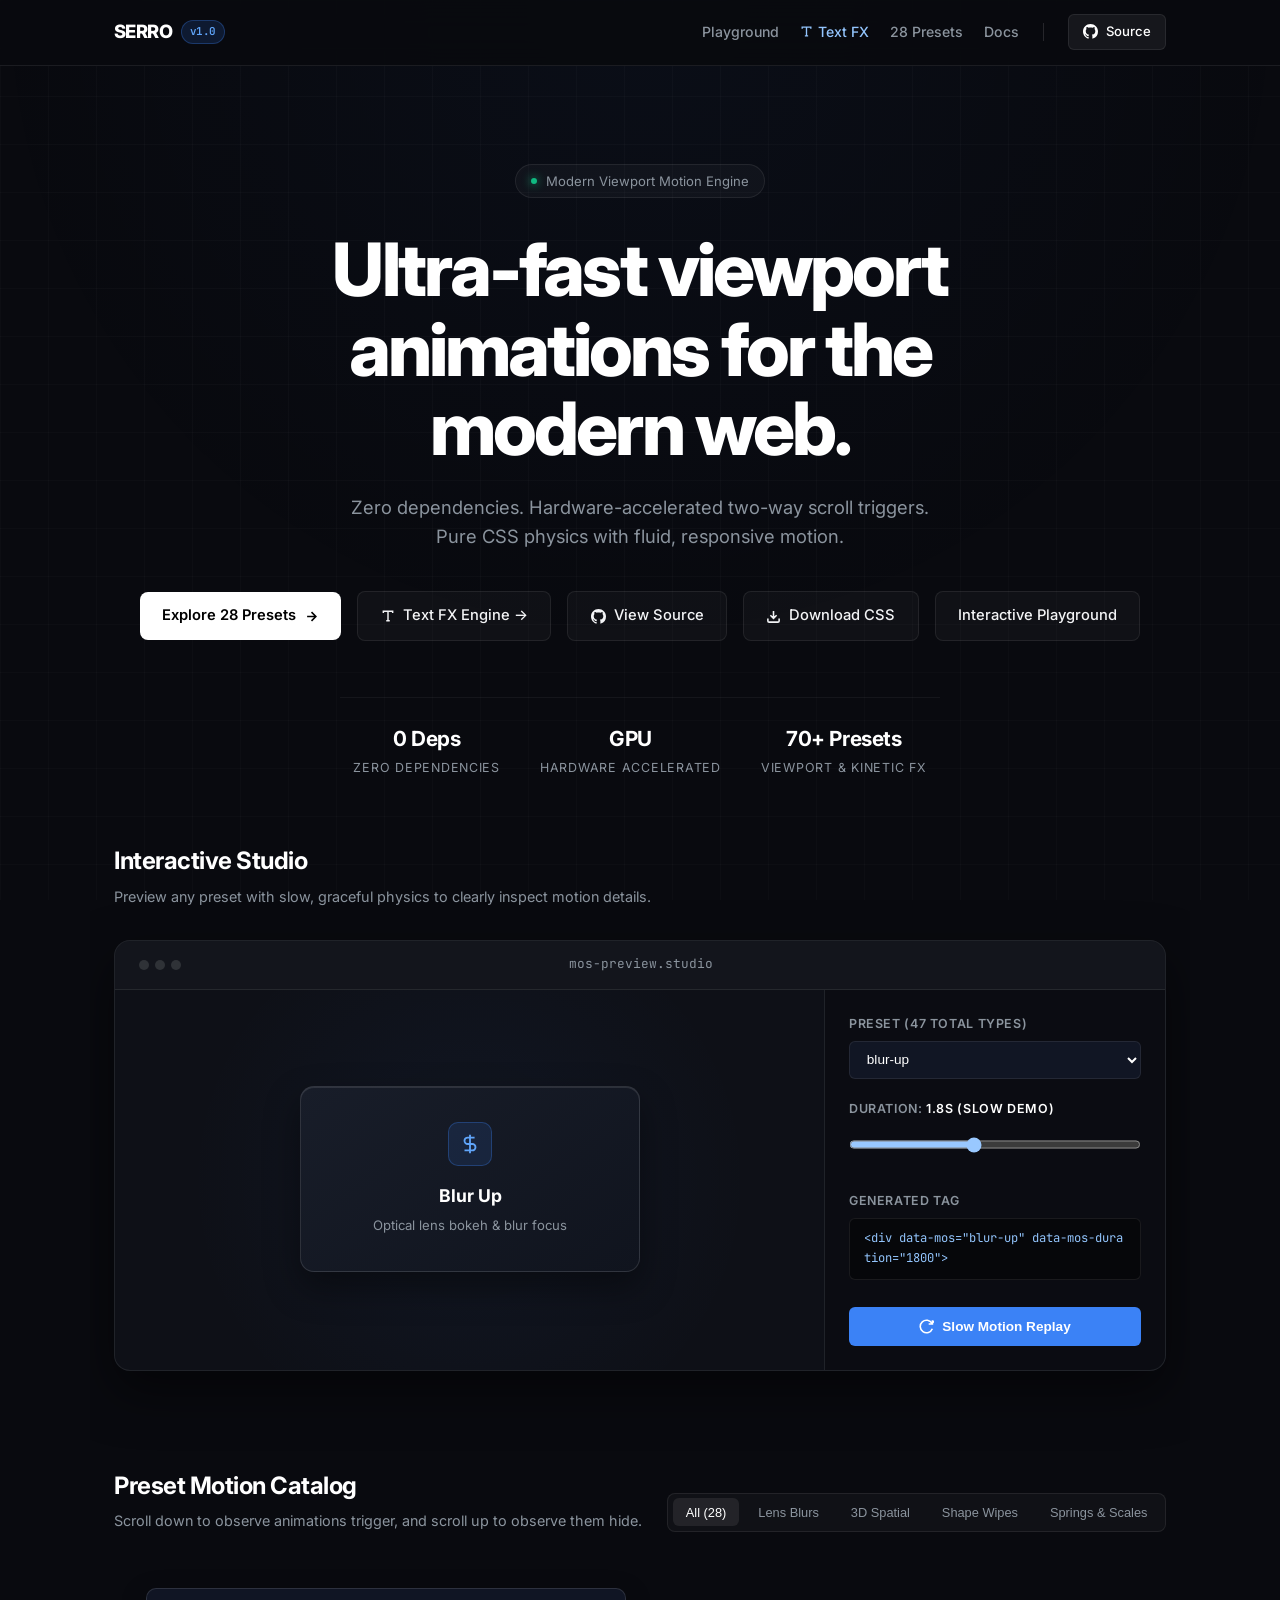
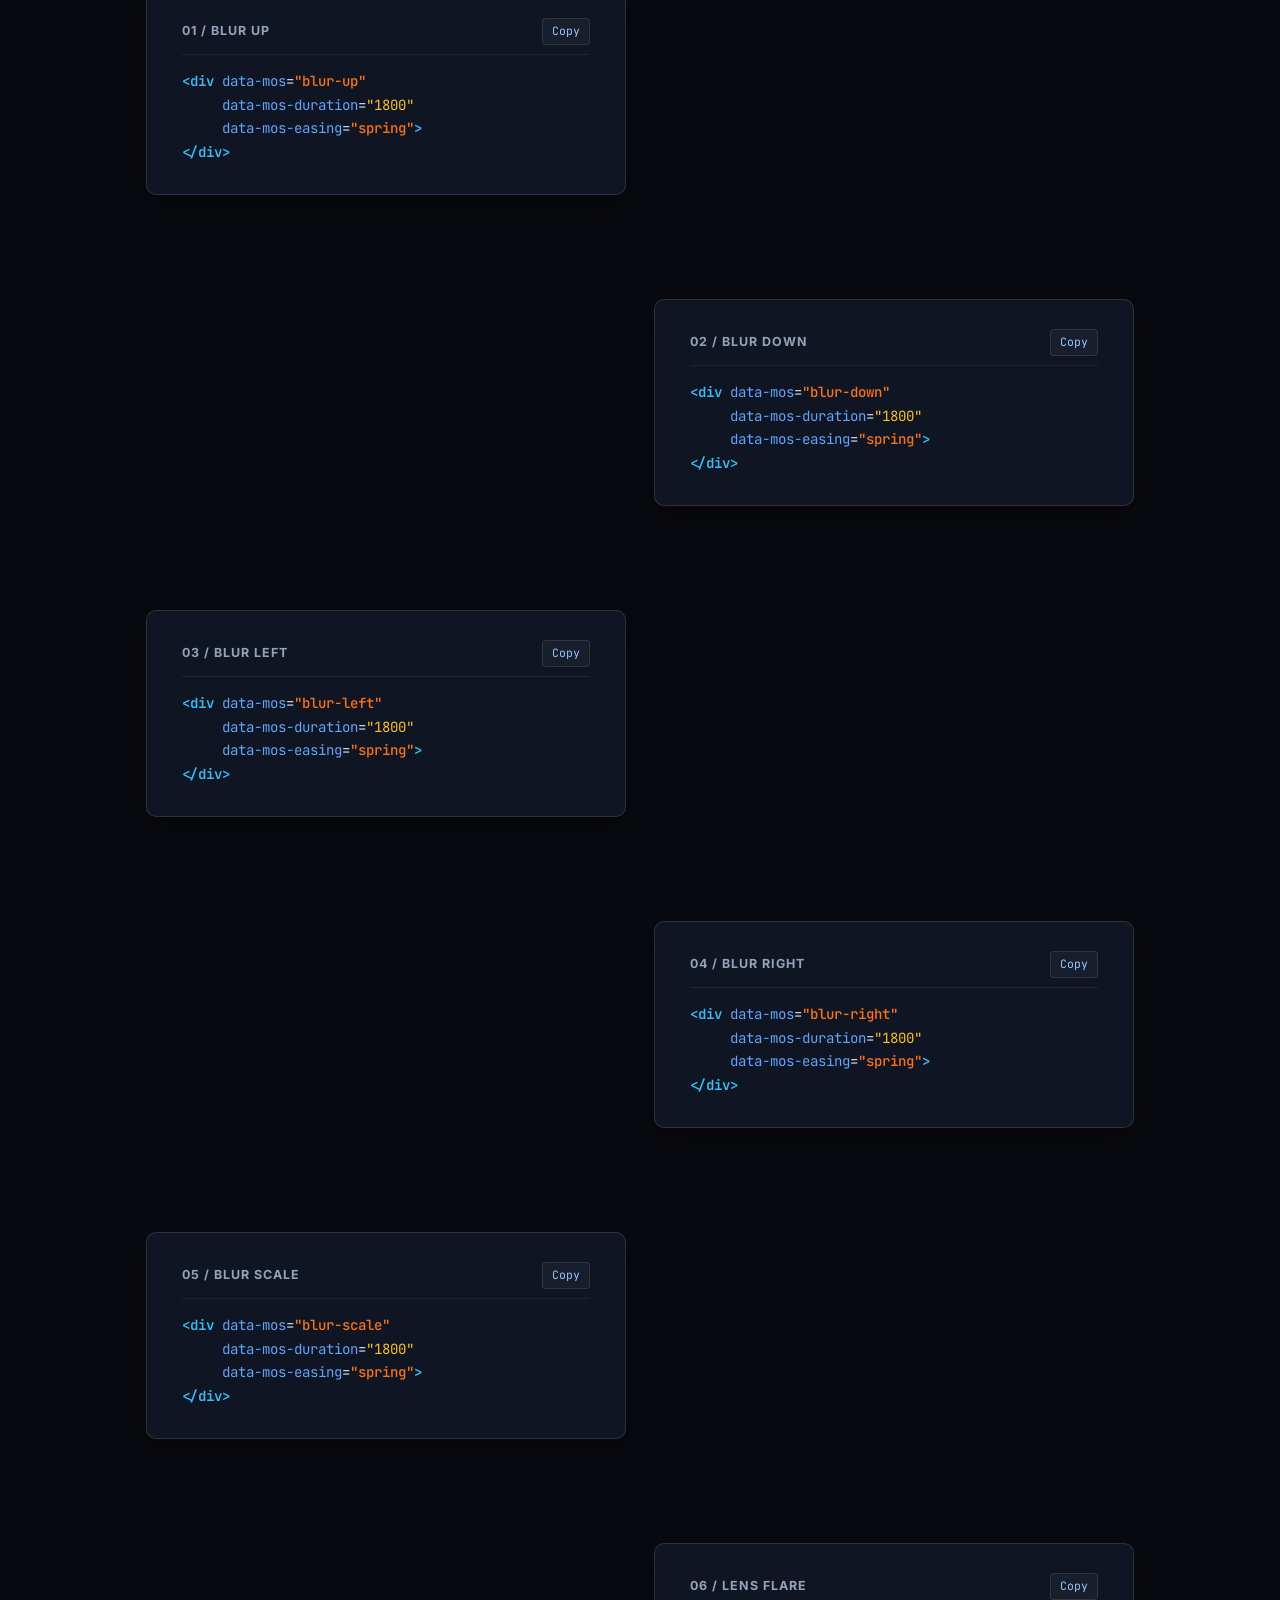
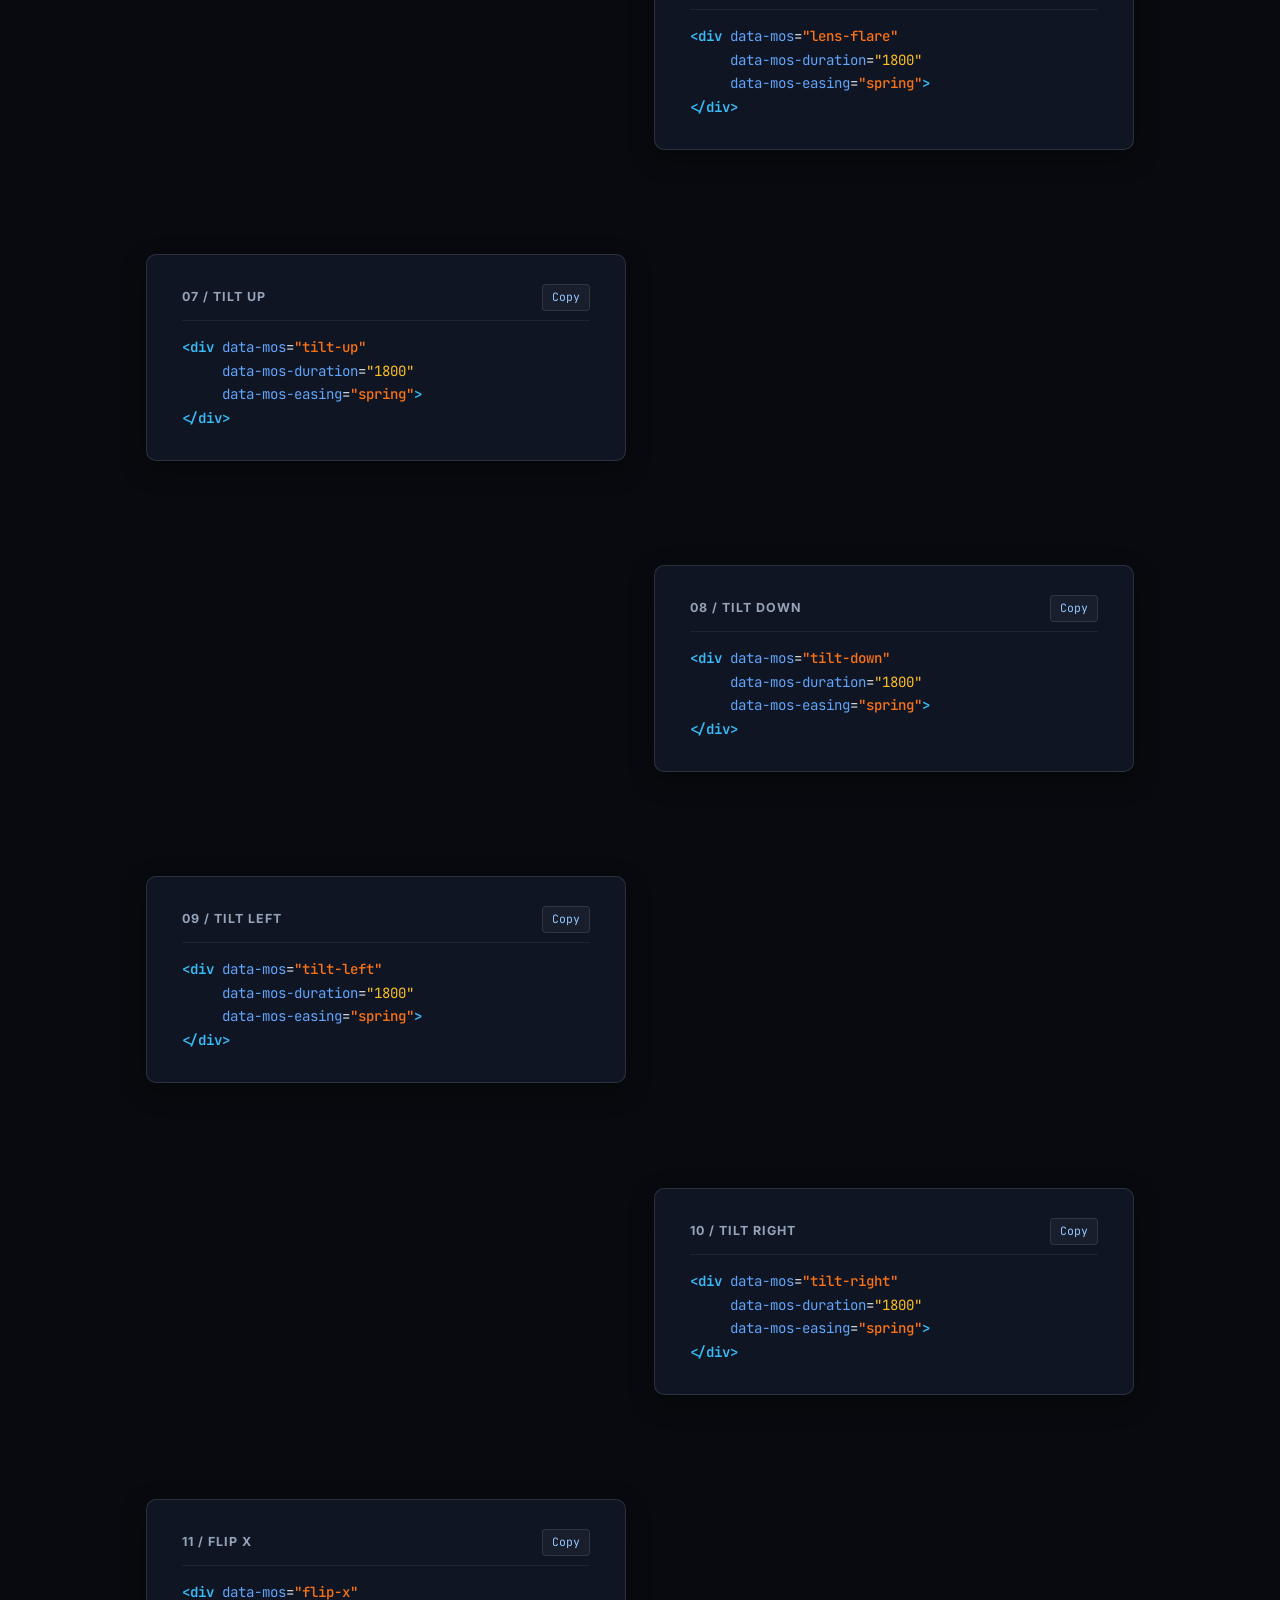
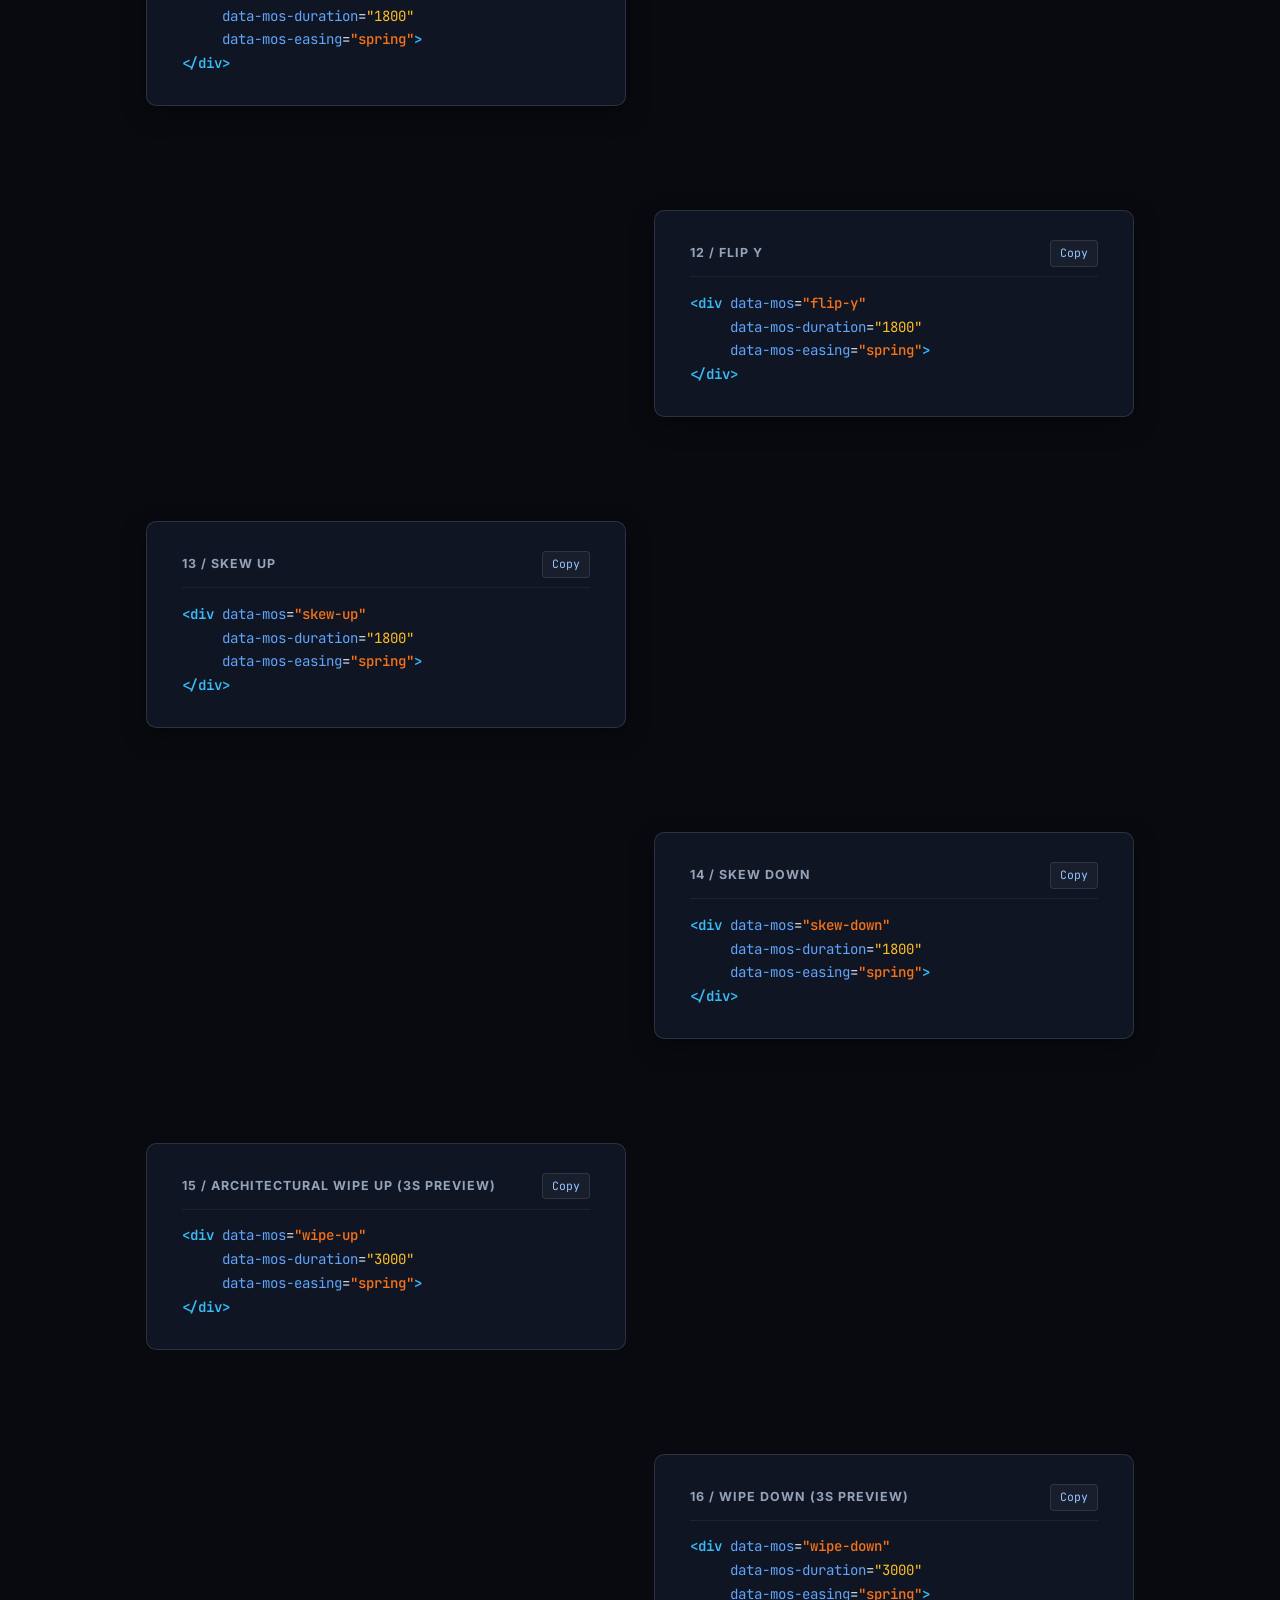
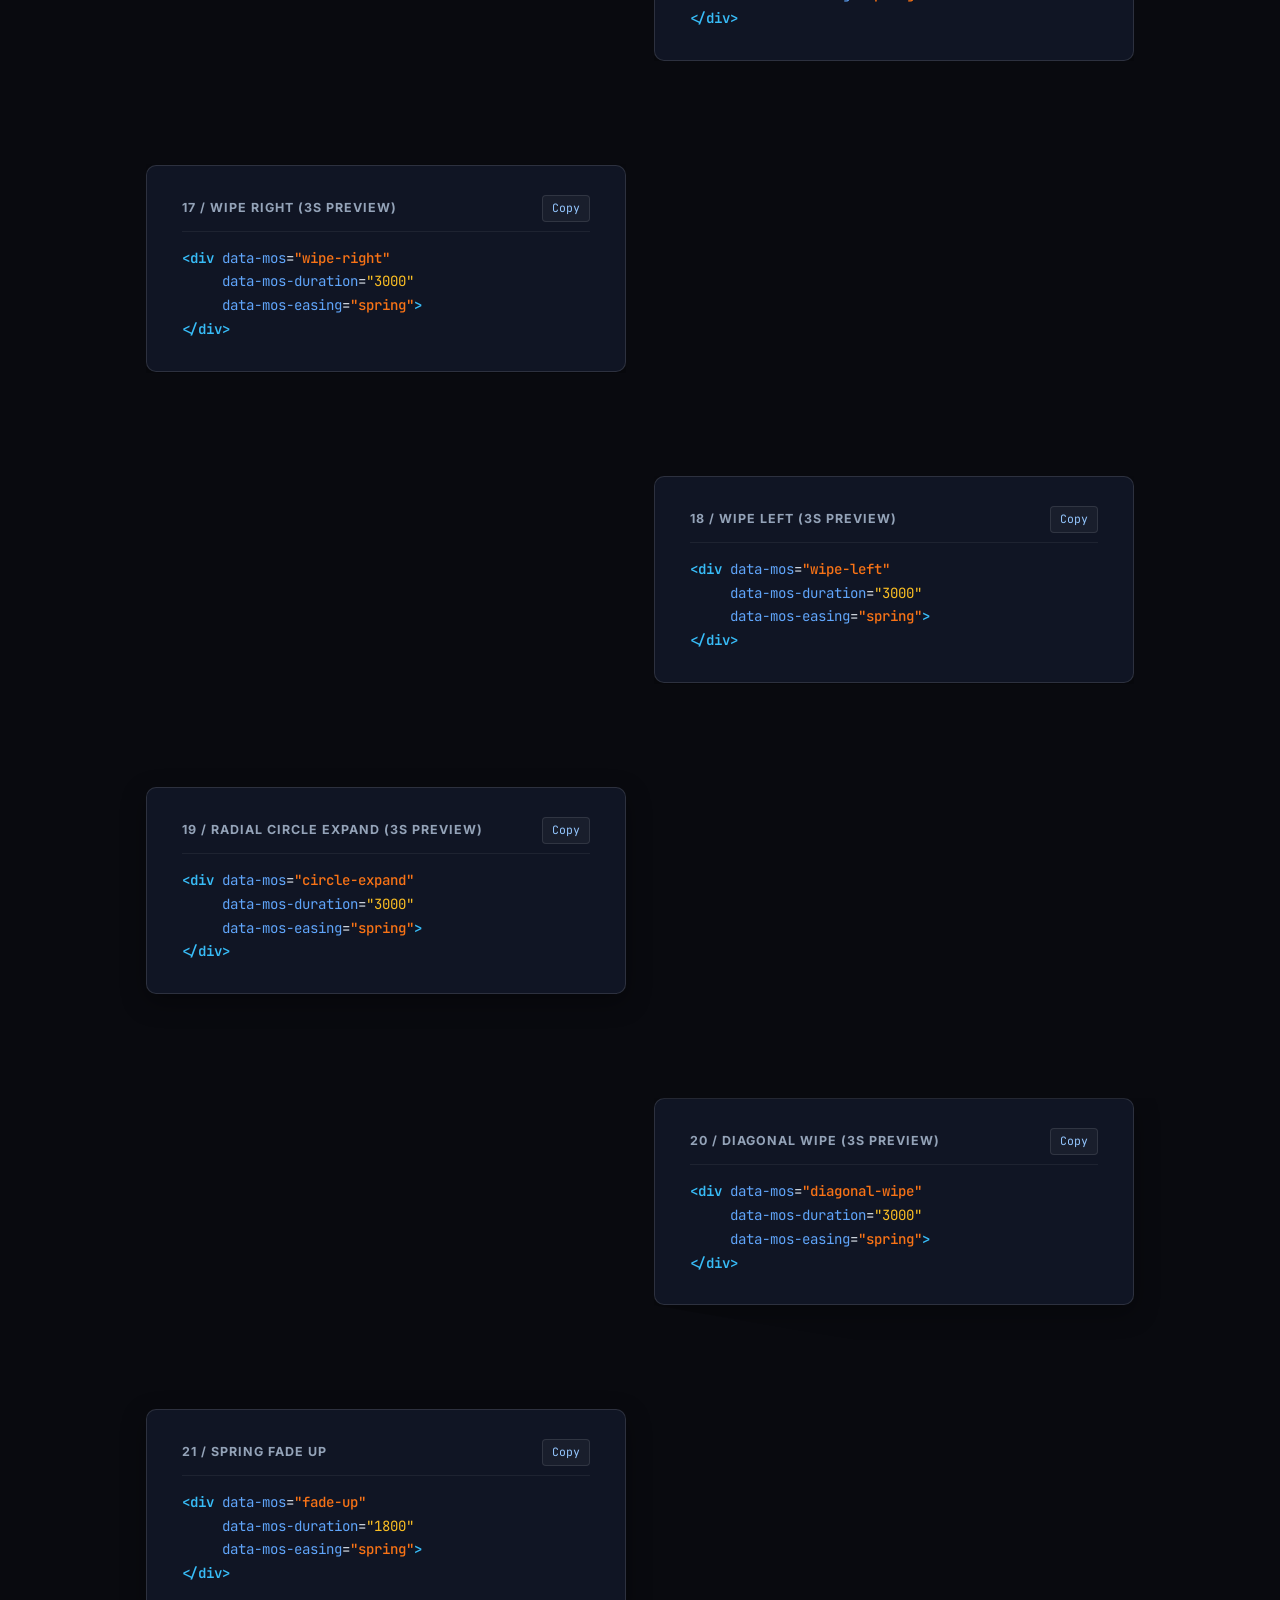
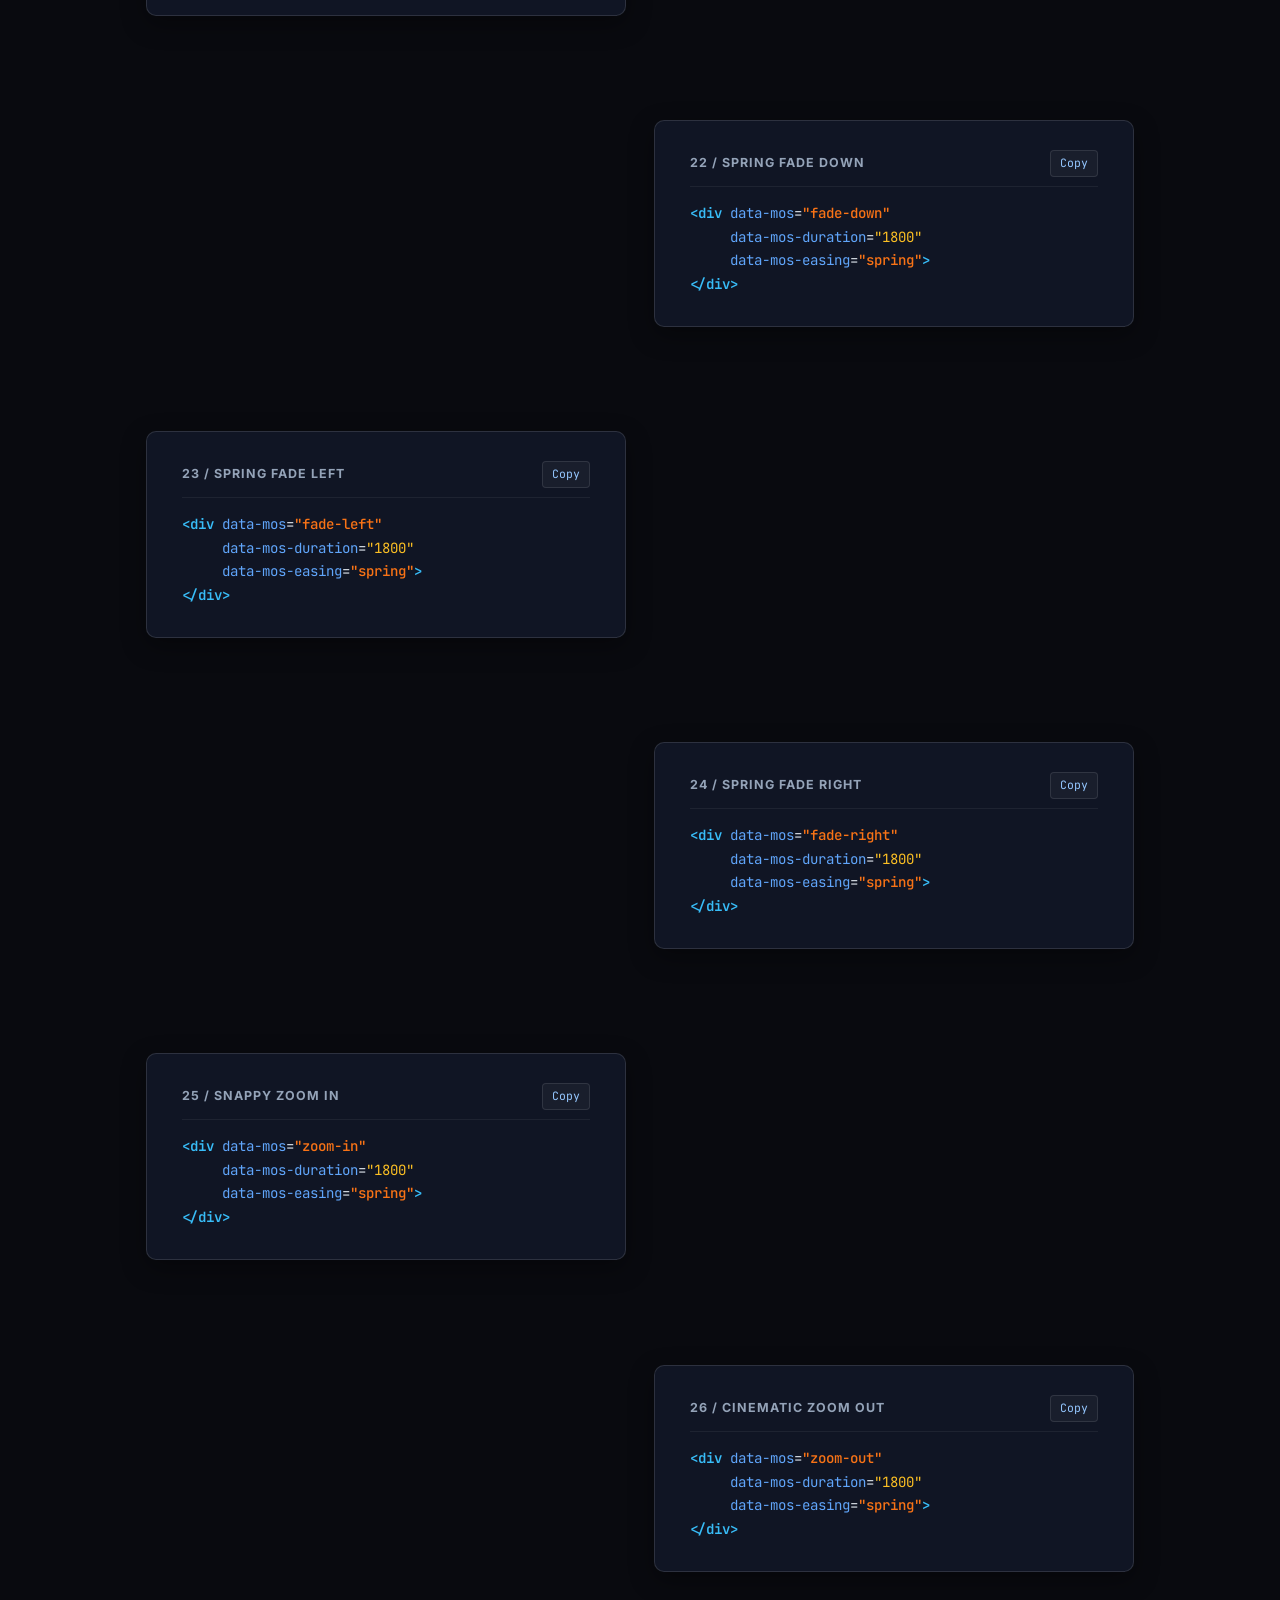
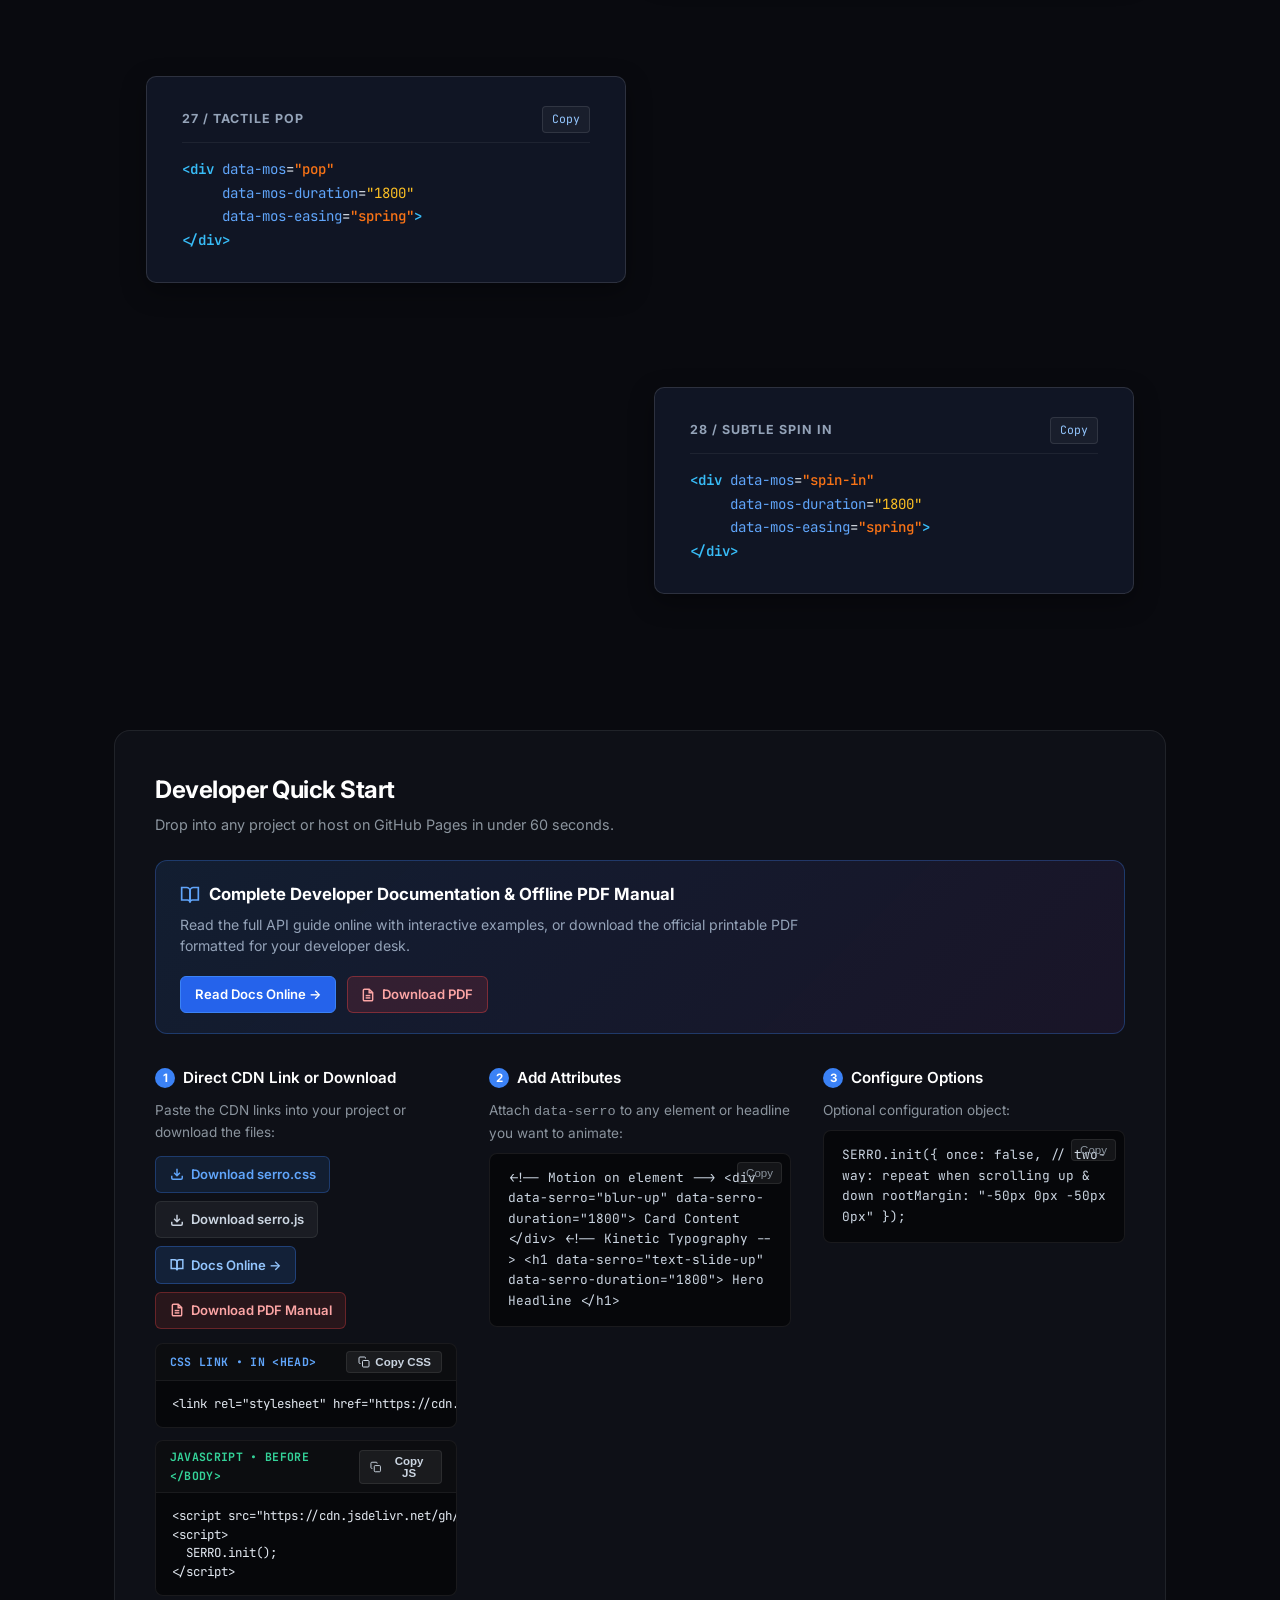
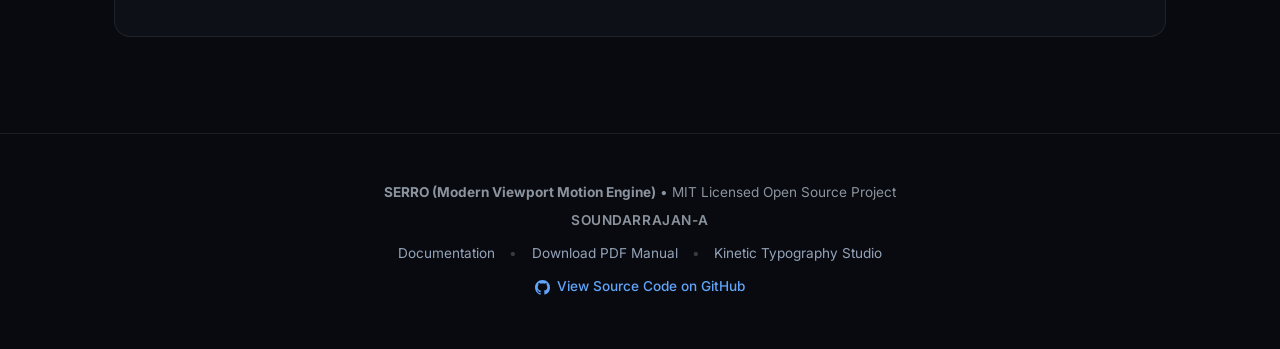
==== commit 442f00db: "Cache-bust: append v=1.0.1 query param to force instant reload of updated serro.css and serro.js acr" ====
--- a/index.html
+++ b/index.html
@@ -107,7 +107,7 @@
   <link href="https://fonts.googleapis.com/css2?family=Inter:wght@400;500;600;700;800&family=JetBrains+Mono:wght@400;500;600&display=swap" rel="stylesheet">
 
   <!-- Core Standalone SERRO Library -->
-  <link rel="stylesheet" href="serro.css" />
+  <link rel="stylesheet" href="serro.css?v=1.0.1" />
 
   <style>
     /* ==========================================================================
@@ -2163,7 +2163,7 @@
   </footer>
 
   <!-- Core Standalone Script -->
-  <script src="serro.js"></script>
+  <script src="serro.js?v=1.0.1"></script>
 
   <!-- Interactive Demo UI Scripts -->
   <script>
--- a/serro.css
+++ b/serro.css
@@ -1,6 +1,7 @@
 /**
  * SERRO (Modern Viewport Motion Engine) v1.0
- * 32 Hardware-Accelerated Animation Presets (Zero-Flicker GPU Compositing)
+ * Hardware-Accelerated Viewport Motion & Kinetic Typography Engine
+ * Author: SOUNDARRAJAN-A
  * https://github.com/soundarrajan-a/serro
  * MIT License
  */
@@ -8,7 +9,7 @@
 /* ==========================================================================
    GLOBAL MOTION BASE (High-Performance GPU Compositing)
    ========================================================================== */
-[data-serro], [data-mos] {
+:is([data-serro], [data-mos]) {
   opacity: 0;
   transition-property: opacity, transform, filter, -webkit-clip-path, clip-path !important;
   transition-duration: 0.25s;
@@ -19,7 +20,7 @@
   transform: translateZ(0);
 }
 
-[data-serro], [data-mos]:not([data-mos^="text-"]).serro-animate, .mos-animate {
+:is([data-serro], [data-mos]):not([data-serro^="text-"]):not([data-mos^="text-"]):is(.serro-animate, .mos-animate) {
   opacity: 1 !important;
   transform: none !important;
   filter: none !important;
@@ -32,83 +33,83 @@
 /* ==========================================================================
    1. MODERN LENS & BLUR PRESETS (Optimized GPU Radii)
    ========================================================================== */
-[data-serro="blur-up"], [data-mos="blur-up"]    { transform: translateY(30px); filter: blur(8px); }
-[data-serro="blur-down"], [data-mos="blur-down"]  { transform: translateY(-30px); filter: blur(8px); }
-[data-serro="blur-left"], [data-mos="blur-left"]  { transform: translateX(35px); filter: blur(8px); }
-[data-serro="blur-right"], [data-mos="blur-right"] { transform: translateX(-35px); filter: blur(8px); }
-[data-serro="blur-scale"], [data-mos="blur-scale"] { transform: scale(0.9); filter: blur(8px); }
-[data-serro="lens-flare"], [data-mos="lens-flare"] { transform: scale(1.1); filter: blur(8px) brightness(1.25); }
+:is([data-serro="blur-up"], [data-mos="blur-up"])    { transform: translateY(30px); filter: blur(8px); }
+:is([data-serro="blur-down"], [data-mos="blur-down"])  { transform: translateY(-30px); filter: blur(8px); }
+:is([data-serro="blur-left"], [data-mos="blur-left"])  { transform: translateX(35px); filter: blur(8px); }
+:is([data-serro="blur-right"], [data-mos="blur-right"]) { transform: translateX(-35px); filter: blur(8px); }
+:is([data-serro="blur-scale"], [data-mos="blur-scale"]) { transform: scale(0.9); filter: blur(8px); }
+:is([data-serro="lens-flare"], [data-mos="lens-flare"]) { transform: scale(1.1); filter: blur(8px) brightness(1.25); }
 
 /* ==========================================================================
    2. 3D SPATIAL & PERSPECTIVE PRESETS (Isolated 3D Rendering Contexts)
    ========================================================================== */
-[data-serro="tilt-up"], [data-mos="tilt-up"],
-[data-serro="tilt-down"], [data-mos="tilt-down"],
-[data-serro="tilt-left"], [data-mos="tilt-left"],
-[data-serro="tilt-right"], [data-mos="tilt-right"],
-[data-serro="flip-x"], [data-mos="flip-x"],
-[data-serro="flip-y"], [data-mos="flip-y"],
-[data-serro="text-glide"], [data-mos="text-glide"],
-[data-serro="text-rotate-drop"], [data-mos="text-rotate-drop"],
-[data-serro="text-flip-clock"], [data-mos="text-flip-clock"],
-[data-serro="text-spiral-spin"], [data-mos="text-spiral-spin"] {
+:is([data-serro="tilt-up"], [data-mos="tilt-up"]),
+:is([data-serro="tilt-down"], [data-mos="tilt-down"]),
+:is([data-serro="tilt-left"], [data-mos="tilt-left"]),
+:is([data-serro="tilt-right"], [data-mos="tilt-right"]),
+:is([data-serro="flip-x"], [data-mos="flip-x"]),
+:is([data-serro="flip-y"], [data-mos="flip-y"]),
+:is([data-serro="text-glide"], [data-mos="text-glide"]),
+:is([data-serro="text-rotate-drop"], [data-mos="text-rotate-drop"]),
+:is([data-serro="text-flip-clock"], [data-mos="text-flip-clock"]),
+:is([data-serro="text-spiral-spin"], [data-mos="text-spiral-spin"]) {
   transform-style: preserve-3d;
 }
 
-[data-serro="tilt-up"], [data-mos="tilt-up"]    { transform: perspective(1000px) rotateX(18deg) translateY(30px); }
-[data-serro="tilt-down"], [data-mos="tilt-down"]  { transform: perspective(1000px) rotateX(-18deg) translateY(-30px); }
-[data-serro="tilt-left"], [data-mos="tilt-left"]  { transform: perspective(1000px) rotateY(-16deg) translateX(-30px); }
-[data-serro="tilt-right"], [data-mos="tilt-right"] { transform: perspective(1000px) rotateY(16deg) translateX(30px); }
-[data-serro="flip-x"], [data-mos="flip-x"]     { transform: perspective(1000px) rotateX(70deg); }
-[data-serro="flip-y"], [data-mos="flip-y"]     { transform: perspective(1000px) rotateY(70deg); }
-[data-serro="skew-up"], [data-mos="skew-up"]    { transform: skewY(4deg) translateY(30px); }
-[data-serro="skew-down"], [data-mos="skew-down"]  { transform: skewY(-4deg) translateY(-30px); }
+:is([data-serro="tilt-up"], [data-mos="tilt-up"])    { transform: perspective(1000px) rotateX(18deg) translateY(30px); }
+:is([data-serro="tilt-down"], [data-mos="tilt-down"])  { transform: perspective(1000px) rotateX(-18deg) translateY(-30px); }
+:is([data-serro="tilt-left"], [data-mos="tilt-left"])  { transform: perspective(1000px) rotateY(-16deg) translateX(-30px); }
+:is([data-serro="tilt-right"], [data-mos="tilt-right"]) { transform: perspective(1000px) rotateY(16deg) translateX(30px); }
+:is([data-serro="flip-x"], [data-mos="flip-x"])     { transform: perspective(1000px) rotateX(70deg); }
+:is([data-serro="flip-y"], [data-mos="flip-y"])     { transform: perspective(1000px) rotateY(70deg); }
+:is([data-serro="skew-up"], [data-mos="skew-up"])    { transform: skewY(4deg) translateY(30px); }
+:is([data-serro="skew-down"], [data-mos="skew-down"])  { transform: skewY(-4deg) translateY(-30px); }
 
 /* ==========================================================================
    3. ARCHITECTURAL SHAPE WIPES (GPU Safe Area Geometry)
    ========================================================================== */
-[data-serro="wipe-up"], [data-mos="wipe-up"],
-[data-serro="wipe-down"], [data-mos="wipe-down"],
-[data-serro="wipe-right"], [data-mos="wipe-right"],
-[data-serro="wipe-left"], [data-mos="wipe-left"],
-[data-serro="circle-expand"], [data-mos="circle-expand"],
-[data-serro="diagonal-wipe"], [data-mos="diagonal-wipe"] {
+:is([data-serro="wipe-up"], [data-mos="wipe-up"]),
+:is([data-serro="wipe-down"], [data-mos="wipe-down"]),
+:is([data-serro="wipe-right"], [data-mos="wipe-right"]),
+:is([data-serro="wipe-left"], [data-mos="wipe-left"]),
+:is([data-serro="circle-expand"], [data-mos="circle-expand"]),
+:is([data-serro="diagonal-wipe"], [data-mos="diagonal-wipe"]) {
   will-change: -webkit-clip-path, clip-path;
 }
-[data-serro="wipe-up"], [data-mos="wipe-up"]    { opacity: 1; -webkit-clip-path: inset(99.9% 0% 0% 0%); clip-path: inset(99.9% 0% 0% 0%); }
-[data-serro="wipe-up"], [data-mos="wipe-up"].serro-animate, .mos-animate { -webkit-clip-path: inset(0% 0% 0% 0%) !important; clip-path: inset(0% 0% 0% 0%) !important; }
-
-[data-serro="wipe-down"], [data-mos="wipe-down"]  { opacity: 1; -webkit-clip-path: inset(0% 0% 99.9% 0%); clip-path: inset(0% 0% 99.9% 0%); }
-[data-serro="wipe-down"], [data-mos="wipe-down"].serro-animate, .mos-animate { -webkit-clip-path: inset(0% 0% 0% 0%) !important; clip-path: inset(0% 0% 0% 0%) !important; }
-
-[data-serro="wipe-right"], [data-mos="wipe-right"] { opacity: 1; -webkit-clip-path: inset(0% 99.9% 0% 0%); clip-path: inset(0% 99.9% 0% 0%); }
-[data-serro="wipe-right"], [data-mos="wipe-right"].serro-animate, .mos-animate { -webkit-clip-path: inset(0% 0% 0% 0%) !important; clip-path: inset(0% 0% 0% 0%) !important; }
-
-[data-serro="wipe-left"], [data-mos="wipe-left"]  { opacity: 1; -webkit-clip-path: inset(0% 0% 0% 99.9%); clip-path: inset(0% 0% 0% 99.9%); }
-[data-serro="wipe-left"], [data-mos="wipe-left"].serro-animate, .mos-animate { -webkit-clip-path: inset(0% 0% 0% 0%) !important; clip-path: inset(0% 0% 0% 0%) !important; }
-
-[data-serro="circle-expand"], [data-mos="circle-expand"] { opacity: 1; -webkit-clip-path: circle(0.1% at 50% 50%); clip-path: circle(0.1% at 50% 50%); }
-[data-serro="circle-expand"], [data-mos="circle-expand"].serro-animate, .mos-animate { -webkit-clip-path: circle(140% at 50% 50%) !important; clip-path: circle(140% at 50% 50%) !important; }
-
-[data-serro="diagonal-wipe"], [data-mos="diagonal-wipe"] { opacity: 1; -webkit-clip-path: polygon(0% 0%, 0% 0%, 0% 100%, 0% 100%); clip-path: polygon(0% 0%, 0% 0%, 0% 100%, 0% 100%); }
-[data-serro="diagonal-wipe"], [data-mos="diagonal-wipe"].serro-animate, .mos-animate { -webkit-clip-path: polygon(0% 0%, 140% 0%, 100% 140%, 0% 100%) !important; clip-path: polygon(0% 0%, 140% 0%, 100% 140%, 0% 100%) !important; }
+:is([data-serro="wipe-up"], [data-mos="wipe-up"])    { opacity: 1; -webkit-clip-path: inset(99.9% 0% 0% 0%); clip-path: inset(99.9% 0% 0% 0%); }
+:is([data-serro="wipe-up"], [data-mos="wipe-up"]):is(.serro-animate, .mos-animate) { -webkit-clip-path: inset(0% 0% 0% 0%) !important; clip-path: inset(0% 0% 0% 0%) !important; }
+
+:is([data-serro="wipe-down"], [data-mos="wipe-down"])  { opacity: 1; -webkit-clip-path: inset(0% 0% 99.9% 0%); clip-path: inset(0% 0% 99.9% 0%); }
+:is([data-serro="wipe-down"], [data-mos="wipe-down"]):is(.serro-animate, .mos-animate) { -webkit-clip-path: inset(0% 0% 0% 0%) !important; clip-path: inset(0% 0% 0% 0%) !important; }
+
+:is([data-serro="wipe-right"], [data-mos="wipe-right"]) { opacity: 1; -webkit-clip-path: inset(0% 99.9% 0% 0%); clip-path: inset(0% 99.9% 0% 0%); }
+:is([data-serro="wipe-right"], [data-mos="wipe-right"]):is(.serro-animate, .mos-animate) { -webkit-clip-path: inset(0% 0% 0% 0%) !important; clip-path: inset(0% 0% 0% 0%) !important; }
+
+:is([data-serro="wipe-left"], [data-mos="wipe-left"])  { opacity: 1; -webkit-clip-path: inset(0% 0% 0% 99.9%); clip-path: inset(0% 0% 0% 99.9%); }
+:is([data-serro="wipe-left"], [data-mos="wipe-left"]):is(.serro-animate, .mos-animate) { -webkit-clip-path: inset(0% 0% 0% 0%) !important; clip-path: inset(0% 0% 0% 0%) !important; }
+
+:is([data-serro="circle-expand"], [data-mos="circle-expand"]) { opacity: 1; -webkit-clip-path: circle(0.1% at 50% 50%); clip-path: circle(0.1% at 50% 50%); }
+:is([data-serro="circle-expand"], [data-mos="circle-expand"]):is(.serro-animate, .mos-animate) { -webkit-clip-path: circle(140% at 50% 50%) !important; clip-path: circle(140% at 50% 50%) !important; }
+
+:is([data-serro="diagonal-wipe"], [data-mos="diagonal-wipe"]) { opacity: 1; -webkit-clip-path: polygon(0% 0%, 0% 0%, 0% 100%, 0% 100%); clip-path: polygon(0% 0%, 0% 0%, 0% 100%, 0% 100%); }
+:is([data-serro="diagonal-wipe"], [data-mos="diagonal-wipe"]):is(.serro-animate, .mos-animate) { -webkit-clip-path: polygon(0% 0%, 140% 0%, 100% 140%, 0% 100%) !important; clip-path: polygon(0% 0%, 140% 0%, 100% 140%, 0% 100%) !important; }
 
 /* ==========================================================================
    4. DIRECTIONAL SPRINGS & SCALES (8 Types)
    ========================================================================== */
-[data-serro="fade-up"], [data-mos="fade-up"]    { transform: translateY(30px); }
-[data-serro="fade-down"], [data-mos="fade-down"]  { transform: translateY(-30px); }
-[data-serro="fade-left"], [data-mos="fade-left"]  { transform: translateX(35px); }
-[data-serro="fade-right"], [data-mos="fade-right"] { transform: translateX(-35px); }
-[data-serro="zoom-in"], [data-mos="zoom-in"]    { transform: scale(0.85); }
-[data-serro="zoom-out"], [data-mos="zoom-out"]   { transform: scale(1.15); filter: blur(4px); }
-[data-serro="pop"], [data-mos="pop"]        { transform: scale(0.75); --mos-ease: cubic-bezier(0.34, 1.56, 0.64, 1); }
-[data-serro="spin-in"], [data-mos="spin-in"]    { transform: rotate(-10deg) scale(0.88); }
+:is([data-serro="fade-up"], [data-mos="fade-up"])    { transform: translateY(30px); }
+:is([data-serro="fade-down"], [data-mos="fade-down"])  { transform: translateY(-30px); }
+:is([data-serro="fade-left"], [data-mos="fade-left"])  { transform: translateX(35px); }
+:is([data-serro="fade-right"], [data-mos="fade-right"]) { transform: translateX(-35px); }
+:is([data-serro="zoom-in"], [data-mos="zoom-in"])    { transform: scale(0.85); }
+:is([data-serro="zoom-out"], [data-mos="zoom-out"])   { transform: scale(1.15); filter: blur(4px); }
+:is([data-serro="pop"], [data-mos="pop"])        { transform: scale(0.75); --serro-ease: cubic-bezier(0.34, 1.56, 0.64, 1); --mos-ease: cubic-bezier(0.34, 1.56, 0.64, 1); }
+:is([data-serro="spin-in"], [data-mos="spin-in"])    { transform: rotate(-10deg) scale(0.88); }
 
 /* ==========================================================================
    5. KINETIC TEXT ANIMATION PRESETS
    ========================================================================== */
-.serro-split-item, .mos-split-item {
+:is(.serro-split-item, .mos-split-item) {
   display: inline-block;
   vertical-align: top;
   white-space: pre-wrap;
@@ -289,14 +290,14 @@
 }
 
 /* 1. Sliding Text Reveal (Masked Baseline Glide) */
-[data-serro="text-slide-up"], [data-mos="text-slide-up"] {
+:is([data-serro="text-slide-up"], [data-mos="text-slide-up"]) {
   opacity: 0;
   transform: translateY(115%);
   -webkit-clip-path: inset(0% 0% 99.9% 0%);
   clip-path: inset(0% 0% 99.9% 0%);
   transition: none !important;
 }
-[data-serro="text-slide-up"], [data-mos="text-slide-up"].serro-animate, .mos-animate {
+:is([data-serro="text-slide-up"], [data-mos="text-slide-up"]):is(.serro-animate, .mos-animate) {
   opacity: 1;
   transform: translateY(0);
   -webkit-clip-path: inset(0% 0% 0% 0%);
@@ -305,14 +306,14 @@
 }
 
 /* 2. Stretch & Snap (Kinetic Elastic Recoil) */
-[data-serro="text-stretch-snap"], [data-mos="text-stretch-snap"] {
+:is([data-serro="text-stretch-snap"], [data-mos="text-stretch-snap"]) {
   opacity: 0;
   transform: scaleY(2.2) scaleX(0.7) translateY(40px);
   transform-origin: bottom center;
   filter: blur(4px);
   transition: none !important;
 }
-[data-serro="text-stretch-snap"], [data-mos="text-stretch-snap"].serro-animate, .mos-animate {
+:is([data-serro="text-stretch-snap"], [data-mos="text-stretch-snap"]):is(.serro-animate, .mos-animate) {
   opacity: 1;
   transform: scaleY(1) scaleX(1) translateY(0);
   filter: none;
@@ -320,14 +321,14 @@
 }
 
 /* 3. Blur Text Scroller (Optical Bokeh & Tracking Expansion) */
-[data-serro="text-blur-scroller"], [data-mos="text-blur-scroller"] {
+:is([data-serro="text-blur-scroller"], [data-mos="text-blur-scroller"]) {
   opacity: 0;
   filter: blur(14px);
   letter-spacing: 0.16em;
   transform: translateY(24px) scale(0.94);
   transition: none !important;
 }
-[data-serro="text-blur-scroller"], [data-mos="text-blur-scroller"].serro-animate, .mos-animate {
+:is([data-serro="text-blur-scroller"], [data-mos="text-blur-scroller"]):is(.serro-animate, .mos-animate) {
   opacity: 1;
   filter: none;
   letter-spacing: normal;
@@ -336,14 +337,14 @@
 }
 
 /* 4. Kinetic 3D Glide */
-[data-serro="text-glide"], [data-mos="text-glide"] {
+:is([data-serro="text-glide"], [data-mos="text-glide"]) {
   opacity: 0;
   transform: perspective(800px) rotateX(50deg) translateY(45px);
   filter: blur(6px);
   transform-style: preserve-3d;
   transition: none !important;
 }
-[data-serro="text-glide"], [data-mos="text-glide"].serro-animate, .mos-animate {
+:is([data-serro="text-glide"], [data-mos="text-glide"]):is(.serro-animate, .mos-animate) {
   opacity: 1;
   transform: perspective(800px) rotateX(0deg) translateY(0);
   filter: none;
@@ -351,64 +352,64 @@
 }
 
 /* 5. Sine Wave Ripple */
-[data-serro="text-wave"], [data-mos="text-wave"] { opacity: 0; transform: translateY(40px) scale(0.92); transition: none !important; }
-[data-serro="text-wave"], [data-mos="text-wave"].serro-animate, .mos-animate { opacity: 1; transform: translateY(0) scale(1); animation: mosWave var(--serro-duration, var(--mos-duration, 1.4s)) cubic-bezier(0.16, 1, 0.3, 1) forwards; }
+:is([data-serro="text-wave"], [data-mos="text-wave"]) { opacity: 0; transform: translateY(40px) scale(0.92); transition: none !important; }
+:is([data-serro="text-wave"], [data-mos="text-wave"]):is(.serro-animate, .mos-animate) { opacity: 1; transform: translateY(0) scale(1); animation: mosWave var(--serro-duration, var(--mos-duration, 1.4s)) cubic-bezier(0.16, 1, 0.3, 1) forwards; }
 
 /* 6. Cyberpunk Scanline Glitch */
-[data-serro="text-glitch"], [data-mos="text-glitch"] { opacity: 0; transform: skewX(-15deg); transition: none !important; }
-[data-serro="text-glitch"], [data-mos="text-glitch"].serro-animate, .mos-animate { opacity: 1; transform: none; animation: mosGlitch var(--serro-duration, var(--mos-duration, 1.2s)) cubic-bezier(0.25, 0.46, 0.45, 0.94) forwards; }
+:is([data-serro="text-glitch"], [data-mos="text-glitch"]) { opacity: 0; transform: skewX(-15deg); transition: none !important; }
+:is([data-serro="text-glitch"], [data-mos="text-glitch"]):is(.serro-animate, .mos-animate) { opacity: 1; transform: none; animation: mosGlitch var(--serro-duration, var(--mos-duration, 1.2s)) cubic-bezier(0.25, 0.46, 0.45, 0.94) forwards; }
 
 /* 7. Kinetic Zoom Blast */
-[data-serro="text-zoom-burst"], [data-mos="text-zoom-burst"] { opacity: 0; transform: scale(2.2); filter: blur(12px); transition: none !important; }
-[data-serro="text-zoom-burst"], [data-mos="text-zoom-burst"].serro-animate, .mos-animate { opacity: 1; transform: scale(1); filter: none; animation: mosZoomBurst var(--serro-duration, var(--mos-duration, 1.3s)) cubic-bezier(0.16, 1, 0.3, 1) forwards; }
+:is([data-serro="text-zoom-burst"], [data-mos="text-zoom-burst"]) { opacity: 0; transform: scale(2.2); filter: blur(12px); transition: none !important; }
+:is([data-serro="text-zoom-burst"], [data-mos="text-zoom-burst"]):is(.serro-animate, .mos-animate) { opacity: 1; transform: scale(1); filter: none; animation: mosZoomBurst var(--serro-duration, var(--mos-duration, 1.3s)) cubic-bezier(0.16, 1, 0.3, 1) forwards; }
 
 /* 8. 3D Overhead Flip & Drop */
-[data-serro="text-rotate-drop"], [data-mos="text-rotate-drop"] { opacity: 0; transform: perspective(900px) rotateX(-90deg) translateY(-50px); filter: blur(6px); transform-style: preserve-3d; transition: none !important; }
-[data-serro="text-rotate-drop"], [data-mos="text-rotate-drop"].serro-animate, .mos-animate { opacity: 1; transform: perspective(900px) rotateX(0deg) translateY(0); filter: none; animation: mosRotateDrop var(--serro-duration, var(--mos-duration, 1.4s)) cubic-bezier(0.16, 1, 0.3, 1) forwards; }
+:is([data-serro="text-rotate-drop"], [data-mos="text-rotate-drop"]) { opacity: 0; transform: perspective(900px) rotateX(-90deg) translateY(-50px); filter: blur(6px); transform-style: preserve-3d; transition: none !important; }
+:is([data-serro="text-rotate-drop"], [data-mos="text-rotate-drop"]):is(.serro-animate, .mos-animate) { opacity: 1; transform: perspective(900px) rotateX(0deg) translateY(0); filter: none; animation: mosRotateDrop var(--serro-duration, var(--mos-duration, 1.4s)) cubic-bezier(0.16, 1, 0.3, 1) forwards; }
 
 /* 9. Radial Bokeh Expansion */
-[data-serro="text-blur-spread"], [data-mos="text-blur-spread"] { opacity: 0; filter: blur(16px); letter-spacing: -0.08em; transform: scale(0.88); transition: none !important; }
-[data-serro="text-blur-spread"], [data-mos="text-blur-spread"].serro-animate, .mos-animate { opacity: 1; filter: none; letter-spacing: normal; transform: scale(1); animation: mosBlurSpread var(--serro-duration, var(--mos-duration, 1.5s)) cubic-bezier(0.16, 1, 0.3, 1) forwards; }
+:is([data-serro="text-blur-spread"], [data-mos="text-blur-spread"]) { opacity: 0; filter: blur(16px); letter-spacing: -0.08em; transform: scale(0.88); transition: none !important; }
+:is([data-serro="text-blur-spread"], [data-mos="text-blur-spread"]):is(.serro-animate, .mos-animate) { opacity: 1; filter: none; letter-spacing: normal; transform: scale(1); animation: mosBlurSpread var(--serro-duration, var(--mos-duration, 1.5s)) cubic-bezier(0.16, 1, 0.3, 1) forwards; }
 
 /* 10. Architectural Skew & Shear */
-[data-serro="text-skew-shear"], [data-mos="text-skew-shear"] { opacity: 0; transform: skewX(-24deg) translateX(-45px); filter: blur(4px); transition: none !important; }
-[data-serro="text-skew-shear"], [data-mos="text-skew-shear"].serro-animate, .mos-animate { opacity: 1; transform: none; filter: none; animation: mosSkewShear var(--serro-duration, var(--mos-duration, 1.3s)) cubic-bezier(0.16, 1, 0.3, 1) forwards; }
+:is([data-serro="text-skew-shear"], [data-mos="text-skew-shear"]) { opacity: 0; transform: skewX(-24deg) translateX(-45px); filter: blur(4px); transition: none !important; }
+:is([data-serro="text-skew-shear"], [data-mos="text-skew-shear"]):is(.serro-animate, .mos-animate) { opacity: 1; transform: none; filter: none; animation: mosSkewShear var(--serro-duration, var(--mos-duration, 1.3s)) cubic-bezier(0.16, 1, 0.3, 1) forwards; }
 
 /* 11. Staggered Blind Shutter */
-[data-serro="text-shutter"], [data-mos="text-shutter"] { opacity: 0; transform: translateY(60px) scaleY(0.1); -webkit-clip-path: inset(100% 0% 0% 0%); clip-path: inset(100% 0% 0% 0%); transition: none !important; }
-[data-serro="text-shutter"], [data-mos="text-shutter"].serro-animate, .mos-animate { opacity: 1; transform: none; -webkit-clip-path: inset(0% 0% 0% 0%); clip-path: inset(0% 0% 0% 0%); animation: mosShutter var(--serro-duration, var(--mos-duration, 1.4s)) cubic-bezier(0.16, 1, 0.3, 1) forwards; }
+:is([data-serro="text-shutter"], [data-mos="text-shutter"]) { opacity: 0; transform: translateY(60px) scaleY(0.1); -webkit-clip-path: inset(100% 0% 0% 0%); clip-path: inset(100% 0% 0% 0%); transition: none !important; }
+:is([data-serro="text-shutter"], [data-mos="text-shutter"]):is(.serro-animate, .mos-animate) { opacity: 1; transform: none; -webkit-clip-path: inset(0% 0% 0% 0%); clip-path: inset(0% 0% 0% 0%); animation: mosShutter var(--serro-duration, var(--mos-duration, 1.4s)) cubic-bezier(0.16, 1, 0.3, 1) forwards; }
 
 /* 12. Magnetic Spring Recoil */
-[data-serro="text-magnetic-pull"], [data-mos="text-magnetic-pull"] { opacity: 0; transform: scale(0.5) translateY(50px); filter: blur(8px); transition: none !important; }
-[data-serro="text-magnetic-pull"], [data-mos="text-magnetic-pull"].serro-animate, .mos-animate { opacity: 1; transform: none; filter: none; animation: mosMagneticPull var(--serro-duration, var(--mos-duration, 1.3s)) cubic-bezier(0.34, 1.56, 0.64, 1) forwards; }
+:is([data-serro="text-magnetic-pull"], [data-mos="text-magnetic-pull"]) { opacity: 0; transform: scale(0.5) translateY(50px); filter: blur(8px); transition: none !important; }
+:is([data-serro="text-magnetic-pull"], [data-mos="text-magnetic-pull"]):is(.serro-animate, .mos-animate) { opacity: 1; transform: none; filter: none; animation: mosMagneticPull var(--serro-duration, var(--mos-duration, 1.3s)) cubic-bezier(0.34, 1.56, 0.64, 1) forwards; }
 
 /* 13. Neon Glow Ignition */
-[data-serro="text-neon-flicker"], [data-mos="text-neon-flicker"] { opacity: 0; filter: brightness(0.2); transition: none !important; }
-[data-serro="text-neon-flicker"], [data-mos="text-neon-flicker"].serro-animate, .mos-animate { opacity: 1; animation: mosNeonFlicker var(--serro-duration, var(--mos-duration, 1.5s)) ease-out forwards; }
+:is([data-serro="text-neon-flicker"], [data-mos="text-neon-flicker"]) { opacity: 0; filter: brightness(0.2); transition: none !important; }
+:is([data-serro="text-neon-flicker"], [data-mos="text-neon-flicker"]):is(.serro-animate, .mos-animate) { opacity: 1; animation: mosNeonFlicker var(--serro-duration, var(--mos-duration, 1.5s)) ease-out forwards; }
 
 /* 14. Mechanical Split-Flap */
-[data-serro="text-flip-clock"], [data-mos="text-flip-clock"] { opacity: 0; transform: perspective(800px) rotateX(90deg); transform-origin: top center; filter: blur(4px); transform-style: preserve-3d; transition: none !important; }
-[data-serro="text-flip-clock"], [data-mos="text-flip-clock"].serro-animate, .mos-animate { opacity: 1; transform: perspective(800px) rotateX(0deg); filter: none; animation: mosFlipClock var(--serro-duration, var(--mos-duration, 1.3s)) cubic-bezier(0.16, 1, 0.3, 1) forwards; }
+:is([data-serro="text-flip-clock"], [data-mos="text-flip-clock"]) { opacity: 0; transform: perspective(800px) rotateX(90deg); transform-origin: top center; filter: blur(4px); transform-style: preserve-3d; transition: none !important; }
+:is([data-serro="text-flip-clock"], [data-mos="text-flip-clock"]):is(.serro-animate, .mos-animate) { opacity: 1; transform: perspective(800px) rotateX(0deg); filter: none; animation: mosFlipClock var(--serro-duration, var(--mos-duration, 1.3s)) cubic-bezier(0.16, 1, 0.3, 1) forwards; }
 
 /* 15. Spatial Vortex Twist */
-[data-serro="text-spiral-spin"], [data-mos="text-spiral-spin"] { opacity: 0; transform: perspective(1000px) rotateZ(-120deg) rotateY(60deg) scale(0.4); filter: blur(8px); transform-style: preserve-3d; transition: none !important; }
-[data-serro="text-spiral-spin"], [data-mos="text-spiral-spin"].serro-animate, .mos-animate { opacity: 1; transform: perspective(1000px) rotateZ(0deg) rotateY(0deg) scale(1); filter: none; animation: mosSpiralSpin var(--serro-duration, var(--mos-duration, 1.5s)) cubic-bezier(0.16, 1, 0.3, 1) forwards; }
+:is([data-serro="text-spiral-spin"], [data-mos="text-spiral-spin"]) { opacity: 0; transform: perspective(1000px) rotateZ(-120deg) rotateY(60deg) scale(0.4); filter: blur(8px); transform-style: preserve-3d; transition: none !important; }
+:is([data-serro="text-spiral-spin"], [data-mos="text-spiral-spin"]):is(.serro-animate, .mos-animate) { opacity: 1; transform: perspective(1000px) rotateZ(0deg) rotateY(0deg) scale(1); filter: none; animation: mosSpiralSpin var(--serro-duration, var(--mos-duration, 1.5s)) cubic-bezier(0.16, 1, 0.3, 1) forwards; }
 
 /* 16. Chromatic Gradient Shift */
-[data-serro="text-gradient-flow"], [data-mos="text-gradient-flow"] { opacity: 0; background: linear-gradient(90deg, #60a5fa, #a855f7, #ec4899, #38bdf8); background-size: 200% auto; -webkit-background-clip: text; -webkit-text-fill-color: transparent; transform: translateY(25px); transition: none !important; }
-[data-serro="text-gradient-flow"], [data-mos="text-gradient-flow"].serro-animate, .mos-animate { opacity: 1; background: linear-gradient(90deg, #60a5fa, #a855f7, #ec4899, #38bdf8); background-size: 200% auto; -webkit-background-clip: text; -webkit-text-fill-color: transparent; transform: translateY(0); animation: mosGradientFlow var(--serro-duration, var(--mos-duration, 1.6s)) ease-out forwards; }
+:is([data-serro="text-gradient-flow"], [data-mos="text-gradient-flow"]) { opacity: 0; background: linear-gradient(90deg, #60a5fa, #a855f7, #ec4899, #38bdf8); background-size: 200% auto; -webkit-background-clip: text; -webkit-text-fill-color: transparent; transform: translateY(25px); transition: none !important; }
+:is([data-serro="text-gradient-flow"], [data-mos="text-gradient-flow"]):is(.serro-animate, .mos-animate) { opacity: 1; background: linear-gradient(90deg, #60a5fa, #a855f7, #ec4899, #38bdf8); background-size: 200% auto; -webkit-background-clip: text; -webkit-text-fill-color: transparent; transform: translateY(0); animation: mosGradientFlow var(--serro-duration, var(--mos-duration, 1.6s)) ease-out forwards; }
 
 /* 17. Rubber Band Rebound */
-[data-serro="text-elastic-bounce"], [data-mos="text-elastic-bounce"] { opacity: 0; transform: scaleY(3.2) scaleX(0.6) translateY(60px); filter: blur(4px); transform-origin: bottom center; transition: none !important; }
-[data-serro="text-elastic-bounce"], [data-mos="text-elastic-bounce"].serro-animate, .mos-animate { opacity: 1; transform: none; filter: none; animation: mosElasticBounce var(--serro-duration, var(--mos-duration, 1.5s)) cubic-bezier(0.34, 1.56, 0.64, 1) forwards; }
+:is([data-serro="text-elastic-bounce"], [data-mos="text-elastic-bounce"]) { opacity: 0; transform: scaleY(3.2) scaleX(0.6) translateY(60px); filter: blur(4px); transform-origin: bottom center; transition: none !important; }
+:is([data-serro="text-elastic-bounce"], [data-mos="text-elastic-bounce"]):is(.serro-animate, .mos-animate) { opacity: 1; transform: none; filter: none; animation: mosElasticBounce var(--serro-duration, var(--mos-duration, 1.5s)) cubic-bezier(0.34, 1.56, 0.64, 1) forwards; }
 
 /* 18. Diagonal Curtain Unveil */
-[data-serro="text-masked-curtain"], [data-mos="text-masked-curtain"] { opacity: 0; -webkit-clip-path: polygon(0 0, 0 0, 0 100%, 0 100%); clip-path: polygon(0 0, 0 0, 0 100%, 0 100%); transform: translateX(-30px); transition: none !important; }
-[data-serro="text-masked-curtain"], [data-mos="text-masked-curtain"].serro-animate, .mos-animate { opacity: 1; -webkit-clip-path: polygon(0 0, 100% 0, 100% 100%, 0 100%); clip-path: polygon(0 0, 100% 0, 100% 100%, 0 100%); transform: translateX(0); animation: mosMaskedCurtain var(--serro-duration, var(--mos-duration, 1.4s)) cubic-bezier(0.16, 1, 0.3, 1) forwards; }
+:is([data-serro="text-masked-curtain"], [data-mos="text-masked-curtain"]) { opacity: 0; -webkit-clip-path: polygon(0 0, 0 0, 0 100%, 0 100%); clip-path: polygon(0 0, 0 0, 0 100%, 0 100%); transform: translateX(-30px); transition: none !important; }
+:is([data-serro="text-masked-curtain"], [data-mos="text-masked-curtain"]):is(.serro-animate, .mos-animate) { opacity: 1; -webkit-clip-path: polygon(0 0, 100% 0, 100% 100%, 0 100%); clip-path: polygon(0 0, 100% 0, 100% 100%, 0 100%); transform: translateX(0); animation: mosMaskedCurtain var(--serro-duration, var(--mos-duration, 1.4s)) cubic-bezier(0.16, 1, 0.3, 1) forwards; }
 
 /* 19. Optical Matrix Convergence */
-[data-serro="text-pixel-converge"], [data-mos="text-pixel-converge"] { opacity: 0; letter-spacing: 0.1em; filter: blur(14px) contrast(180%); transform: scale(1.05); transition: none !important; }
-[data-serro="text-pixel-converge"], [data-mos="text-pixel-converge"].serro-animate, .mos-animate { opacity: 1; letter-spacing: normal; filter: none; transform: scale(1); animation: mosPixelConverge var(--serro-duration, var(--mos-duration, 1.4s)) cubic-bezier(0.16, 1, 0.3, 1) forwards; }
+:is([data-serro="text-pixel-converge"], [data-mos="text-pixel-converge"]) { opacity: 0; letter-spacing: 0.1em; filter: blur(14px) contrast(180%); transform: scale(1.05); transition: none !important; }
+:is([data-serro="text-pixel-converge"], [data-mos="text-pixel-converge"]):is(.serro-animate, .mos-animate) { opacity: 1; letter-spacing: normal; filter: none; transform: scale(1); animation: mosPixelConverge var(--serro-duration, var(--mos-duration, 1.4s)) cubic-bezier(0.16, 1, 0.3, 1) forwards; }
 
 /* ==========================================================================
    6. VELOCITY MARQUEE / INFINITE TEXT SCROLLER
@@ -423,7 +424,7 @@
   100% { transform: translate3d(0, 0, 0); }
 }
 
-.serro-ticker-wrap, .mos-ticker-wrap {
+:is(.serro-ticker-wrap, .mos-ticker-wrap) {
   width: 100%;
   overflow: hidden;
   position: relative;
@@ -433,7 +434,7 @@
   -webkit-mask-image: linear-gradient(to right, transparent, #000 6%, #000 94%, transparent);
 }
 
-.serro-ticker-track-left, .mos-ticker-track-left,
+:is(.serro-ticker-track-left, .mos-ticker-track-left),
 .ticker-track-left {
   display: flex !important;
   flex-direction: row !important;
@@ -444,7 +445,7 @@
   will-change: transform;
 }
 
-.serro-ticker-track-right, .mos-ticker-track-right,
+:is(.serro-ticker-track-right, .mos-ticker-track-right),
 .ticker-track-right {
   display: flex !important;
   flex-direction: row !important;
@@ -455,10 +456,10 @@
   will-change: transform;
 }
 
-.serro-ticker-wrap, .mos-ticker-wrap:hover .serro-ticker-track-left, .mos-ticker-track-left,
-.serro-ticker-wrap, .mos-ticker-wrap:hover .ticker-track-left,
-.serro-ticker-wrap, .mos-ticker-wrap:hover .serro-ticker-track-right, .mos-ticker-track-right,
-.serro-ticker-wrap, .mos-ticker-wrap:hover .ticker-track-right {
+:is(.serro-ticker-wrap, .mos-ticker-wrap):hover :is(.serro-ticker-track-left, .mos-ticker-track-left),
+:is(.serro-ticker-wrap, .mos-ticker-wrap):hover .ticker-track-left,
+:is(.serro-ticker-wrap, .mos-ticker-wrap):hover :is(.serro-ticker-track-right, .mos-ticker-track-right),
+:is(.serro-ticker-wrap, .mos-ticker-wrap):hover .ticker-track-right {
   animation-play-state: paused;
 }
 
@@ -522,7 +523,7 @@
    7. EDITORIAL SCROLL SCRUB (PROGRESSIVE WORD ILLUMINATION)
    ========================================================================== */
 .scrub-paragraph,
-[data-serro="scrub"], [data-mos="scrub"] {
+:is([data-serro="scrub"], [data-mos="scrub"]) {
   font-size: clamp(1.2rem, 2.5vw, 1.95rem);
   font-weight: 700;
   line-height: 1.55;
@@ -596,7 +597,7 @@
 
 /* Accessibility support */
 @media (prefers-reduced-motion: reduce) {
-  [data-serro], [data-mos] {
+  :is([data-serro], [data-mos]) {
     opacity: 1 !important;
     transform: none !important;
     filter: none !important;
@@ -606,3 +607,497 @@
     transition: none !important;
   }
 }
+
+/* SERRO Keyframe Aliases */
+@keyframes serroSlideUp {
+  0% {
+    opacity: 0;
+    transform: translateY(115%);
+    -webkit-clip-path: inset(0% 0% 99.9% 0%);
+    clip-path: inset(0% 0% 99.9% 0%);
+  }
+  15% {
+    opacity: 1;
+  }
+  100% {
+    opacity: 1;
+    transform: translateY(0);
+    -webkit-clip-path: inset(0% 0% 0% 0%);
+    clip-path: inset(0% 0% 0% 0%);
+  }
+}
+
+@keyframes mosStretchSnap {
+  0% {
+    opacity: 0;
+    transform: scaleY(2.2) scaleX(0.7) translateY(40px);
+    filter: blur(4px);
+  }
+  35% {
+    opacity: 1;
+    filter: blur(0px);
+    transform: scaleY(0.85) scaleX(1.15) translateY(-8px);
+  }
+  70% {
+    transform: scaleY(1.05) scaleX(0.95) translateY(2px);
+  }
+  100% {
+    opacity: 1;
+    transform: scaleY(1) scaleX(1) translateY(0);
+    filter: none;
+  }
+}
+
+@keyframes mosBlurScroller {
+  0% {
+    opacity: 0;
+    filter: blur(12px);
+    letter-spacing: 0.16em;
+    transform: translateY(24px) scale(0.94);
+  }
+  100% {
+    opacity: 1;
+    filter: blur(0px);
+    letter-spacing: normal;
+    transform: translateY(0) scale(1);
+  }
+}
+
+@keyframes mosTextGlide {
+  0% {
+    opacity: 0;
+    transform: perspective(800px) rotateX(50deg) translateY(45px);
+    filter: blur(6px);
+  }
+  100% {
+    opacity: 1;
+    transform: perspective(800px) rotateX(0deg) translateY(0);
+    filter: none;
+  }
+}
+
+/* 15 Extra High-Velocity Kinetic Scroll Keyframes */
+@keyframes mosWave {
+  0% { opacity: 0; transform: translateY(40px) scale(0.92); }
+  40% { opacity: 1; transform: translateY(-16px) scale(1.05); }
+  75% { transform: translateY(6px) scale(0.98); }
+  100% { opacity: 1; transform: translateY(0) scale(1); }
+}
+
+@keyframes mosGlitch {
+  0% { opacity: 0; transform: skewX(-15deg) translateX(-20px); filter: drop-shadow(-3px 0 #ef4444) drop-shadow(3px 0 #06b6d4); }
+  25% { opacity: 1; transform: skewX(12deg) translateX(12px); filter: drop-shadow(2px 0 #ef4444) drop-shadow(-2px 0 #06b6d4); }
+  50% { transform: skewX(-6deg) translateX(-6px); filter: drop-shadow(-1px 0 #ef4444) drop-shadow(1px 0 #06b6d4); }
+  75% { transform: skewX(3deg) translateX(2px); filter: none; }
+  100% { opacity: 1; transform: skewX(0deg) translateX(0); filter: none; }
+}
+
+@keyframes mosZoomBurst {
+  0% { opacity: 0; transform: scale(2.2); filter: blur(12px); }
+  60% { opacity: 1; transform: scale(0.92); filter: blur(0px); }
+  85% { transform: scale(1.04); }
+  100% { opacity: 1; transform: scale(1); filter: none; }
+}
+
+@keyframes mosRotateDrop {
+  0% { opacity: 0; transform: perspective(900px) rotateX(-90deg) translateY(-50px); filter: blur(6px); }
+  65% { opacity: 1; transform: perspective(900px) rotateX(18deg) translateY(6px); filter: blur(0); }
+  85% { transform: perspective(900px) rotateX(-8deg) translateY(-2px); }
+  100% { opacity: 1; transform: perspective(900px) rotateX(0deg) translateY(0); filter: none; }
+}
+
+@keyframes mosBlurSpread {
+  0% { opacity: 0; filter: blur(16px); letter-spacing: -0.08em; transform: scale(0.88); }
+  60% { opacity: 1; filter: blur(3px); letter-spacing: 0.12em; }
+  100% { opacity: 1; filter: blur(0px); letter-spacing: normal; transform: scale(1); }
+}
+
+@keyframes mosSkewShear {
+  0% { opacity: 0; transform: skewX(-24deg) translateX(-45px); filter: blur(4px); }
+  60% { opacity: 1; transform: skewX(8deg) translateX(8px); filter: none; }
+  85% { transform: skewX(-3deg) translateX(-2px); }
+  100% { opacity: 1; transform: skewX(0deg) translateX(0); filter: none; }
+}
+
+@keyframes mosShutter {
+  0% { opacity: 0; transform: translateY(60px) scaleY(0.1); -webkit-clip-path: inset(100% 0% 0% 0%); clip-path: inset(100% 0% 0% 0%); }
+  50% { opacity: 1; -webkit-clip-path: inset(0% 0% 0% 0%); clip-path: inset(0% 0% 0% 0%); }
+  80% { transform: translateY(-5px) scaleY(1.05); }
+  100% { opacity: 1; transform: translateY(0) scaleY(1); -webkit-clip-path: inset(0% 0% 0% 0%); clip-path: inset(0% 0% 0% 0%); }
+}
+
+@keyframes mosMagneticPull {
+  0% { opacity: 0; transform: scale(0.5) translateY(50px); filter: blur(8px); }
+  50% { opacity: 1; transform: scale(1.15) translateY(-12px); filter: none; }
+  75% { transform: scale(0.95) translateY(4px); }
+  100% { opacity: 1; transform: scale(1) translateY(0); filter: none; }
+}
+
+@keyframes mosNeonFlicker {
+  0% { opacity: 0; filter: brightness(0.2) drop-shadow(0 0 0 transparent); }
+  15% { opacity: 0.8; filter: brightness(1.8) drop-shadow(0 0 15px #38bdf8); }
+  25% { opacity: 0.2; filter: brightness(0.4); }
+  35% { opacity: 0.9; filter: brightness(2) drop-shadow(0 0 25px #38bdf8); }
+  50% { opacity: 0.4; }
+  65% { opacity: 1; filter: brightness(1.4) drop-shadow(0 0 18px #38bdf8); }
+  100% { opacity: 1; filter: drop-shadow(0 0 12px rgba(56, 189, 248, 0.6)); }
+}
+
+@keyframes mosFlipClock {
+  0% { opacity: 0; transform: perspective(800px) rotateX(90deg); transform-origin: top center; filter: blur(4px); }
+  55% { opacity: 1; transform: perspective(800px) rotateX(-20deg); transform-origin: top center; filter: none; }
+  80% { transform: perspective(800px) rotateX(8deg); }
+  100% { opacity: 1; transform: perspective(800px) rotateX(0deg); filter: none; }
+}
+
+@keyframes mosSpiralSpin {
+  0% { opacity: 0; transform: perspective(1000px) rotateZ(-120deg) rotateY(60deg) scale(0.4); filter: blur(8px); }
+  70% { opacity: 1; transform: perspective(1000px) rotateZ(12deg) rotateY(-8deg) scale(1.05); filter: none; }
+  100% { opacity: 1; transform: perspective(1000px) rotateZ(0deg) rotateY(0deg) scale(1); filter: none; }
+}
+
+@keyframes mosGradientFlow {
+  0% { opacity: 0; background-position: 200% center; transform: translateY(25px); }
+  30% { opacity: 1; }
+  100% { opacity: 1; background-position: 0% center; transform: translateY(0); }
+}
+
+@keyframes mosElasticBounce {
+  0% { opacity: 0; transform: scaleY(3.2) scaleX(0.6) translateY(60px); filter: blur(4px); }
+  45% { opacity: 1; transform: scaleY(0.7) scaleX(1.3) translateY(-18px); filter: none; }
+  70% { transform: scaleY(1.15) scaleX(0.9) translateY(6px); }
+  85% { transform: scaleY(0.95) scaleX(1.05) translateY(-2px); }
+  100% { opacity: 1; transform: scaleY(1) scaleX(1) translateY(0); filter: none; }
+}
+
+@keyframes mosMaskedCurtain {
+  0% { opacity: 0; -webkit-clip-path: polygon(0 0, 0 0, 0 100%, 0 100%); clip-path: polygon(0 0, 0 0, 0 100%, 0 100%); transform: translateX(-30px); }
+  50% { opacity: 1; }
+  100% { opacity: 1; -webkit-clip-path: polygon(0 0, 100% 0, 100% 100%, 0 100%); clip-path: polygon(0 0, 100% 0, 100% 100%, 0 100%); transform: translateX(0); }
+}
+
+@keyframes mosPixelConverge {
+  0% { opacity: 0; letter-spacing: 0.1em; filter: blur(14px) contrast(180%); transform: scale(1.05); }
+  60% { opacity: 1; letter-spacing: 0.04em; filter: blur(3px) contrast(120%); }
+  100% { opacity: 1; letter-spacing: normal; filter: none; transform: scale(1); }
+}
+
+/* 1. Sliding Text Reveal (Masked Baseline Glide) */
+:is([data-serro="text-slide-up"], [data-mos="text-slide-up"]) {
+  opacity: 0;
+  transform: translateY(115%);
+  -webkit-clip-path: inset(0% 0% 99.9% 0%);
+  clip-path: inset(0% 0% 99.9% 0%);
+  transition: none !important;
+}
+:is([data-serro="text-slide-up"], [data-mos="text-slide-up"]):is(.serro-animate, .mos-animate) {
+  opacity: 1;
+  transform: translateY(0);
+  -webkit-clip-path: inset(0% 0% 0% 0%);
+  clip-path: inset(0% 0% 0% 0%);
+  animation: mosSlideUp var(--serro-duration, var(--mos-duration, 1.8s)) var(--serro-ease, var(--mos-ease, cubic-bezier(0.16, 1, 0.3, 1))) forwards;
+}
+
+/* 2. Stretch & Snap (Kinetic Elastic Recoil) */
+:is([data-serro="text-stretch-snap"], [data-mos="text-stretch-snap"]) {
+  opacity: 0;
+  transform: scaleY(2.2) scaleX(0.7) translateY(40px);
+  transform-origin: bottom center;
+  filter: blur(4px);
+  transition: none !important;
+}
+:is([data-serro="text-stretch-snap"], [data-mos="text-stretch-snap"]):is(.serro-animate, .mos-animate) {
+  opacity: 1;
+  transform: scaleY(1) scaleX(1) translateY(0);
+  filter: none;
+  animation: mosStretchSnap var(--serro-duration, var(--mos-duration, 1.8s)) var(--serro-ease, var(--mos-ease, cubic-bezier(0.34, 1.56, 0.64, 1))) forwards;
+}
+
+/* 3. Blur Text Scroller (Optical Bokeh & Tracking Expansion) */
+:is([data-serro="text-blur-scroller"], [data-mos="text-blur-scroller"]) {
+  opacity: 0;
+  filter: blur(14px);
+  letter-spacing: 0.16em;
+  transform: translateY(24px) scale(0.94);
+  transition: none !important;
+}
+:is([data-serro="text-blur-scroller"], [data-mos="text-blur-scroller"]):is(.serro-animate, .mos-animate) {
+  opacity: 1;
+  filter: none;
+  letter-spacing: normal;
+  transform: translateY(0) scale(1);
+  animation: mosBlurScroller var(--serro-duration, var(--mos-duration, 1.8s)) var(--serro-ease, var(--mos-ease, cubic-bezier(0.16, 1, 0.3, 1))) forwards;
+}
+
+/* 4. Kinetic 3D Glide */
+:is([data-serro="text-glide"], [data-mos="text-glide"]) {
+  opacity: 0;
+  transform: perspective(800px) rotateX(50deg) translateY(45px);
+  filter: blur(6px);
+  transform-style: preserve-3d;
+  transition: none !important;
+}
+:is([data-serro="text-glide"], [data-mos="text-glide"]):is(.serro-animate, .mos-animate) {
+  opacity: 1;
+  transform: perspective(800px) rotateX(0deg) translateY(0);
+  filter: none;
+  animation: mosTextGlide var(--serro-duration, var(--mos-duration, 1.8s)) var(--serro-ease, var(--mos-ease, cubic-bezier(0.16, 1, 0.3, 1))) forwards;
+}
+
+/* 5. Sine Wave Ripple */
+:is([data-serro="text-wave"], [data-mos="text-wave"]) { opacity: 0; transform: translateY(40px) scale(0.92); transition: none !important; }
+:is([data-serro="text-wave"], [data-mos="text-wave"]):is(.serro-animate, .mos-animate) { opacity: 1; transform: translateY(0) scale(1); animation: mosWave var(--serro-duration, var(--mos-duration, 1.4s)) cubic-bezier(0.16, 1, 0.3, 1) forwards; }
+
+/* 6. Cyberpunk Scanline Glitch */
+:is([data-serro="text-glitch"], [data-mos="text-glitch"]) { opacity: 0; transform: skewX(-15deg); transition: none !important; }
+:is([data-serro="text-glitch"], [data-mos="text-glitch"]):is(.serro-animate, .mos-animate) { opacity: 1; transform: none; animation: mosGlitch var(--serro-duration, var(--mos-duration, 1.2s)) cubic-bezier(0.25, 0.46, 0.45, 0.94) forwards; }
+
+/* 7. Kinetic Zoom Blast */
+:is([data-serro="text-zoom-burst"], [data-mos="text-zoom-burst"]) { opacity: 0; transform: scale(2.2); filter: blur(12px); transition: none !important; }
+:is([data-serro="text-zoom-burst"], [data-mos="text-zoom-burst"]):is(.serro-animate, .mos-animate) { opacity: 1; transform: scale(1); filter: none; animation: mosZoomBurst var(--serro-duration, var(--mos-duration, 1.3s)) cubic-bezier(0.16, 1, 0.3, 1) forwards; }
+
+/* 8. 3D Overhead Flip & Drop */
+:is([data-serro="text-rotate-drop"], [data-mos="text-rotate-drop"]) { opacity: 0; transform: perspective(900px) rotateX(-90deg) translateY(-50px); filter: blur(6px); transform-style: preserve-3d; transition: none !important; }
+:is([data-serro="text-rotate-drop"], [data-mos="text-rotate-drop"]):is(.serro-animate, .mos-animate) { opacity: 1; transform: perspective(900px) rotateX(0deg) translateY(0); filter: none; animation: mosRotateDrop var(--serro-duration, var(--mos-duration, 1.4s)) cubic-bezier(0.16, 1, 0.3, 1) forwards; }
+
+/* 9. Radial Bokeh Expansion */
+:is([data-serro="text-blur-spread"], [data-mos="text-blur-spread"]) { opacity: 0; filter: blur(16px); letter-spacing: -0.08em; transform: scale(0.88); transition: none !important; }
+:is([data-serro="text-blur-spread"], [data-mos="text-blur-spread"]):is(.serro-animate, .mos-animate) { opacity: 1; filter: none; letter-spacing: normal; transform: scale(1); animation: mosBlurSpread var(--serro-duration, var(--mos-duration, 1.5s)) cubic-bezier(0.16, 1, 0.3, 1) forwards; }
+
+/* 10. Architectural Skew & Shear */
+:is([data-serro="text-skew-shear"], [data-mos="text-skew-shear"]) { opacity: 0; transform: skewX(-24deg) translateX(-45px); filter: blur(4px); transition: none !important; }
+:is([data-serro="text-skew-shear"], [data-mos="text-skew-shear"]):is(.serro-animate, .mos-animate) { opacity: 1; transform: none; filter: none; animation: mosSkewShear var(--serro-duration, var(--mos-duration, 1.3s)) cubic-bezier(0.16, 1, 0.3, 1) forwards; }
+
+/* 11. Staggered Blind Shutter */
+:is([data-serro="text-shutter"], [data-mos="text-shutter"]) { opacity: 0; transform: translateY(60px) scaleY(0.1); -webkit-clip-path: inset(100% 0% 0% 0%); clip-path: inset(100% 0% 0% 0%); transition: none !important; }
+:is([data-serro="text-shutter"], [data-mos="text-shutter"]):is(.serro-animate, .mos-animate) { opacity: 1; transform: none; -webkit-clip-path: inset(0% 0% 0% 0%); clip-path: inset(0% 0% 0% 0%); animation: mosShutter var(--serro-duration, var(--mos-duration, 1.4s)) cubic-bezier(0.16, 1, 0.3, 1) forwards; }
+
+/* 12. Magnetic Spring Recoil */
+:is([data-serro="text-magnetic-pull"], [data-mos="text-magnetic-pull"]) { opacity: 0; transform: scale(0.5) translateY(50px); filter: blur(8px); transition: none !important; }
+:is([data-serro="text-magnetic-pull"], [data-mos="text-magnetic-pull"]):is(.serro-animate, .mos-animate) { opacity: 1; transform: none; filter: none; animation: mosMagneticPull var(--serro-duration, var(--mos-duration, 1.3s)) cubic-bezier(0.34, 1.56, 0.64, 1) forwards; }
+
+/* 13. Neon Glow Ignition */
+:is([data-serro="text-neon-flicker"], [data-mos="text-neon-flicker"]) { opacity: 0; filter: brightness(0.2); transition: none !important; }
+:is([data-serro="text-neon-flicker"], [data-mos="text-neon-flicker"]):is(.serro-animate, .mos-animate) { opacity: 1; animation: mosNeonFlicker var(--serro-duration, var(--mos-duration, 1.5s)) ease-out forwards; }
+
+/* 14. Mechanical Split-Flap */
+:is([data-serro="text-flip-clock"], [data-mos="text-flip-clock"]) { opacity: 0; transform: perspective(800px) rotateX(90deg); transform-origin: top center; filter: blur(4px); transform-style: preserve-3d; transition: none !important; }
+:is([data-serro="text-flip-clock"], [data-mos="text-flip-clock"]):is(.serro-animate, .mos-animate) { opacity: 1; transform: perspective(800px) rotateX(0deg); filter: none; animation: mosFlipClock var(--serro-duration, var(--mos-duration, 1.3s)) cubic-bezier(0.16, 1, 0.3, 1) forwards; }
+
+/* 15. Spatial Vortex Twist */
+:is([data-serro="text-spiral-spin"], [data-mos="text-spiral-spin"]) { opacity: 0; transform: perspective(1000px) rotateZ(-120deg) rotateY(60deg) scale(0.4); filter: blur(8px); transform-style: preserve-3d; transition: none !important; }
+:is([data-serro="text-spiral-spin"], [data-mos="text-spiral-spin"]):is(.serro-animate, .mos-animate) { opacity: 1; transform: perspective(1000px) rotateZ(0deg) rotateY(0deg) scale(1); filter: none; animation: mosSpiralSpin var(--serro-duration, var(--mos-duration, 1.5s)) cubic-bezier(0.16, 1, 0.3, 1) forwards; }
+
+/* 16. Chromatic Gradient Shift */
+:is([data-serro="text-gradient-flow"], [data-mos="text-gradient-flow"]) { opacity: 0; background: linear-gradient(90deg, #60a5fa, #a855f7, #ec4899, #38bdf8); background-size: 200% auto; -webkit-background-clip: text; -webkit-text-fill-color: transparent; transform: translateY(25px); transition: none !important; }
+:is([data-serro="text-gradient-flow"], [data-mos="text-gradient-flow"]):is(.serro-animate, .mos-animate) { opacity: 1; background: linear-gradient(90deg, #60a5fa, #a855f7, #ec4899, #38bdf8); background-size: 200% auto; -webkit-background-clip: text; -webkit-text-fill-color: transparent; transform: translateY(0); animation: mosGradientFlow var(--serro-duration, var(--mos-duration, 1.6s)) ease-out forwards; }
+
+/* 17. Rubber Band Rebound */
+:is([data-serro="text-elastic-bounce"], [data-mos="text-elastic-bounce"]) { opacity: 0; transform: scaleY(3.2) scaleX(0.6) translateY(60px); filter: blur(4px); transform-origin: bottom center; transition: none !important; }
+:is([data-serro="text-elastic-bounce"], [data-mos="text-elastic-bounce"]):is(.serro-animate, .mos-animate) { opacity: 1; transform: none; filter: none; animation: mosElasticBounce var(--serro-duration, var(--mos-duration, 1.5s)) cubic-bezier(0.34, 1.56, 0.64, 1) forwards; }
+
+/* 18. Diagonal Curtain Unveil */
+:is([data-serro="text-masked-curtain"], [data-mos="text-masked-curtain"]) { opacity: 0; -webkit-clip-path: polygon(0 0, 0 0, 0 100%, 0 100%); clip-path: polygon(0 0, 0 0, 0 100%, 0 100%); transform: translateX(-30px); transition: none !important; }
+:is([data-serro="text-masked-curtain"], [data-mos="text-masked-curtain"]):is(.serro-animate, .mos-animate) { opacity: 1; -webkit-clip-path: polygon(0 0, 100% 0, 100% 100%, 0 100%); clip-path: polygon(0 0, 100% 0, 100% 100%, 0 100%); transform: translateX(0); animation: mosMaskedCurtain var(--serro-duration, var(--mos-duration, 1.4s)) cubic-bezier(0.16, 1, 0.3, 1) forwards; }
+
+/* 19. Optical Matrix Convergence */
+:is([data-serro="text-pixel-converge"], [data-mos="text-pixel-converge"]) { opacity: 0; letter-spacing: 0.1em; filter: blur(14px) contrast(180%); transform: scale(1.05); transition: none !important; }
+:is([data-serro="text-pixel-converge"], [data-mos="text-pixel-converge"]):is(.serro-animate, .mos-animate) { opacity: 1; letter-spacing: normal; filter: none; transform: scale(1); animation: mosPixelConverge var(--serro-duration, var(--mos-duration, 1.4s)) cubic-bezier(0.16, 1, 0.3, 1) forwards; }
+
+/* ==========================================================================
+   6. VELOCITY MARQUEE / INFINITE TEXT SCROLLER
+   ========================================================================== */
+@keyframes mosTickerLeft {
+  0% { transform: translate3d(0, 0, 0); }
+  100% { transform: translate3d(-50%, 0, 0); }
+}
+
+@keyframes mosTickerRight {
+  0% { transform: translate3d(-50%, 0, 0); }
+  100% { transform: translate3d(0, 0, 0); }
+}
+
+:is(.serro-ticker-wrap, .mos-ticker-wrap) {
+  width: 100%;
+  overflow: hidden;
+  position: relative;
+  user-select: none;
+  padding: 0.6rem 0;
+  mask-image: linear-gradient(to right, transparent, #000 6%, #000 94%, transparent);
+  -webkit-mask-image: linear-gradient(to right, transparent, #000 6%, #000 94%, transparent);
+}
+
+:is(.serro-ticker-track-left, .mos-ticker-track-left),
+.ticker-track-left {
+  display: flex !important;
+  flex-direction: row !important;
+  flex-wrap: nowrap !important;
+  align-items: center !important;
+  width: max-content !important;
+  animation: mosTickerLeft var(--serro-ticker-speed, var(--mos-ticker-speed, 26s)) linear infinite;
+  will-change: transform;
+}
+
+:is(.serro-ticker-track-right, .mos-ticker-track-right),
+.ticker-track-right {
+  display: flex !important;
+  flex-direction: row !important;
+  flex-wrap: nowrap !important;
+  align-items: center !important;
+  width: max-content !important;
+  animation: mosTickerRight var(--serro-ticker-speed, var(--mos-ticker-speed, 26s)) linear infinite;
+  will-change: transform;
+}
+
+:is(.serro-ticker-wrap, .mos-ticker-wrap):hover :is(.serro-ticker-track-left, .mos-ticker-track-left),
+:is(.serro-ticker-wrap, .mos-ticker-wrap):hover .ticker-track-left,
+:is(.serro-ticker-wrap, .mos-ticker-wrap):hover :is(.serro-ticker-track-right, .mos-ticker-track-right),
+:is(.serro-ticker-wrap, .mos-ticker-wrap):hover .ticker-track-right {
+  animation-play-state: paused;
+}
+
+.ticker-row {
+  display: inline-flex !important;
+  flex-direction: row !important;
+  flex-wrap: nowrap !important;
+  flex-shrink: 0 !important;
+  align-items: center !important;
+  white-space: nowrap !important;
+  gap: 1.5rem;
+  padding-right: 1.5rem;
+  font-size: clamp(1.3rem, 3.2vw, 2.2rem);
+  font-weight: 800;
+  letter-spacing: -0.02em;
+  text-transform: uppercase;
+  line-height: 1.2;
+}
+
+.ticker-item {
+  display: inline-flex;
+  align-items: center;
+  gap: 1.2rem;
+  white-space: nowrap;
+  flex-shrink: 0;
+}
+
+.ticker-dot {
+  display: inline-block;
+  width: 7px;
+  height: 7px;
+  border-radius: 50%;
+  background: #3b82f6;
+  opacity: 0.85;
+  box-shadow: 0 0 10px #3b82f6;
+  flex-shrink: 0;
+}
+
+.ticker-item-solid {
+  color: inherit;
+}
+
+.ticker-item-accent {
+  color: #60a5fa;
+  text-shadow: 0 0 20px rgba(96, 165, 250, 0.4);
+}
+
+.ticker-item-outline {
+  color: transparent;
+  -webkit-text-stroke: 1.5px currentColor;
+  opacity: 0.7;
+  transition: -webkit-text-stroke 0.2s, color 0.2s;
+}
+
+.ticker-item:hover .ticker-item-outline {
+  -webkit-text-stroke: 1.5px #38bdf8;
+  color: rgba(56, 189, 248, 0.12);
+}
+
+/* ==========================================================================
+   7. EDITORIAL SCROLL SCRUB (PROGRESSIVE WORD ILLUMINATION)
+   ========================================================================== */
+.scrub-paragraph,
+:is([data-serro="scrub"], [data-mos="scrub"]) {
+  font-size: clamp(1.2rem, 2.5vw, 1.95rem);
+  font-weight: 700;
+  line-height: 1.55;
+  letter-spacing: -0.025em;
+  color: inherit;
+}
+
+.scrub-word {
+  display: inline-block;
+  margin-right: 0.28em;
+  opacity: 0.18;
+  filter: blur(1.2px);
+  transform: translateY(2px);
+  transition: opacity 0.22s cubic-bezier(0.16, 1, 0.3, 1),
+              filter 0.22s cubic-bezier(0.16, 1, 0.3, 1),
+              transform 0.22s cubic-bezier(0.16, 1, 0.3, 1),
+              color 0.22s cubic-bezier(0.16, 1, 0.3, 1),
+              text-shadow 0.22s cubic-bezier(0.16, 1, 0.3, 1);
+  color: inherit;
+  will-change: opacity, filter, transform;
+}
+
+.scrub-word.active {
+  opacity: 1;
+  filter: blur(0px);
+  transform: translateY(0);
+  color: inherit;
+  text-shadow: 0 0 18px rgba(96, 165, 250, 0.25);
+}
+
+.scrub-word.highlight {
+  color: #3b82f6;
+  text-shadow: 0 0 20px rgba(59, 130, 246, 0.4);
+}
+
+.scrub-stage {
+  padding: 1.5rem 1.25rem;
+  border-radius: 10px;
+  border: 1px dashed rgba(125, 125, 125, 0.25);
+  position: relative;
+  margin: 1.5rem 0;
+}
+
+.scrub-meter-bar {
+  display: flex;
+  align-items: center;
+  justify-content: space-between;
+  gap: 1rem;
+  margin-bottom: 1rem;
+  font-family: monospace;
+  font-size: 0.72rem;
+  letter-spacing: 0.08em;
+  opacity: 0.75;
+}
+
+.scrub-progress-track {
+  flex: 1;
+  height: 6px;
+  background: rgba(125, 125, 125, 0.2);
+  border-radius: 999px;
+  overflow: hidden;
+}
+
+.scrub-progress-fill {
+  height: 100%;
+  width: 0%;
+  background: linear-gradient(90deg, #3b82f6, #10b981);
+  border-radius: 999px;
+  transition: width 0.08s linear;
+}
+
+/* Accessibility support */
+@media (prefers-reduced-motion: reduce) {
+  :is([data-serro], [data-mos]) {
+    opacity: 1 !important;
+    transform: none !important;
+    filter: none !important;
+    clip-path: none !important;
+    -webkit-clip-path: none !important;
+    letter-spacing: normal !important;
+    transition: none !important;
+  }
+}
+
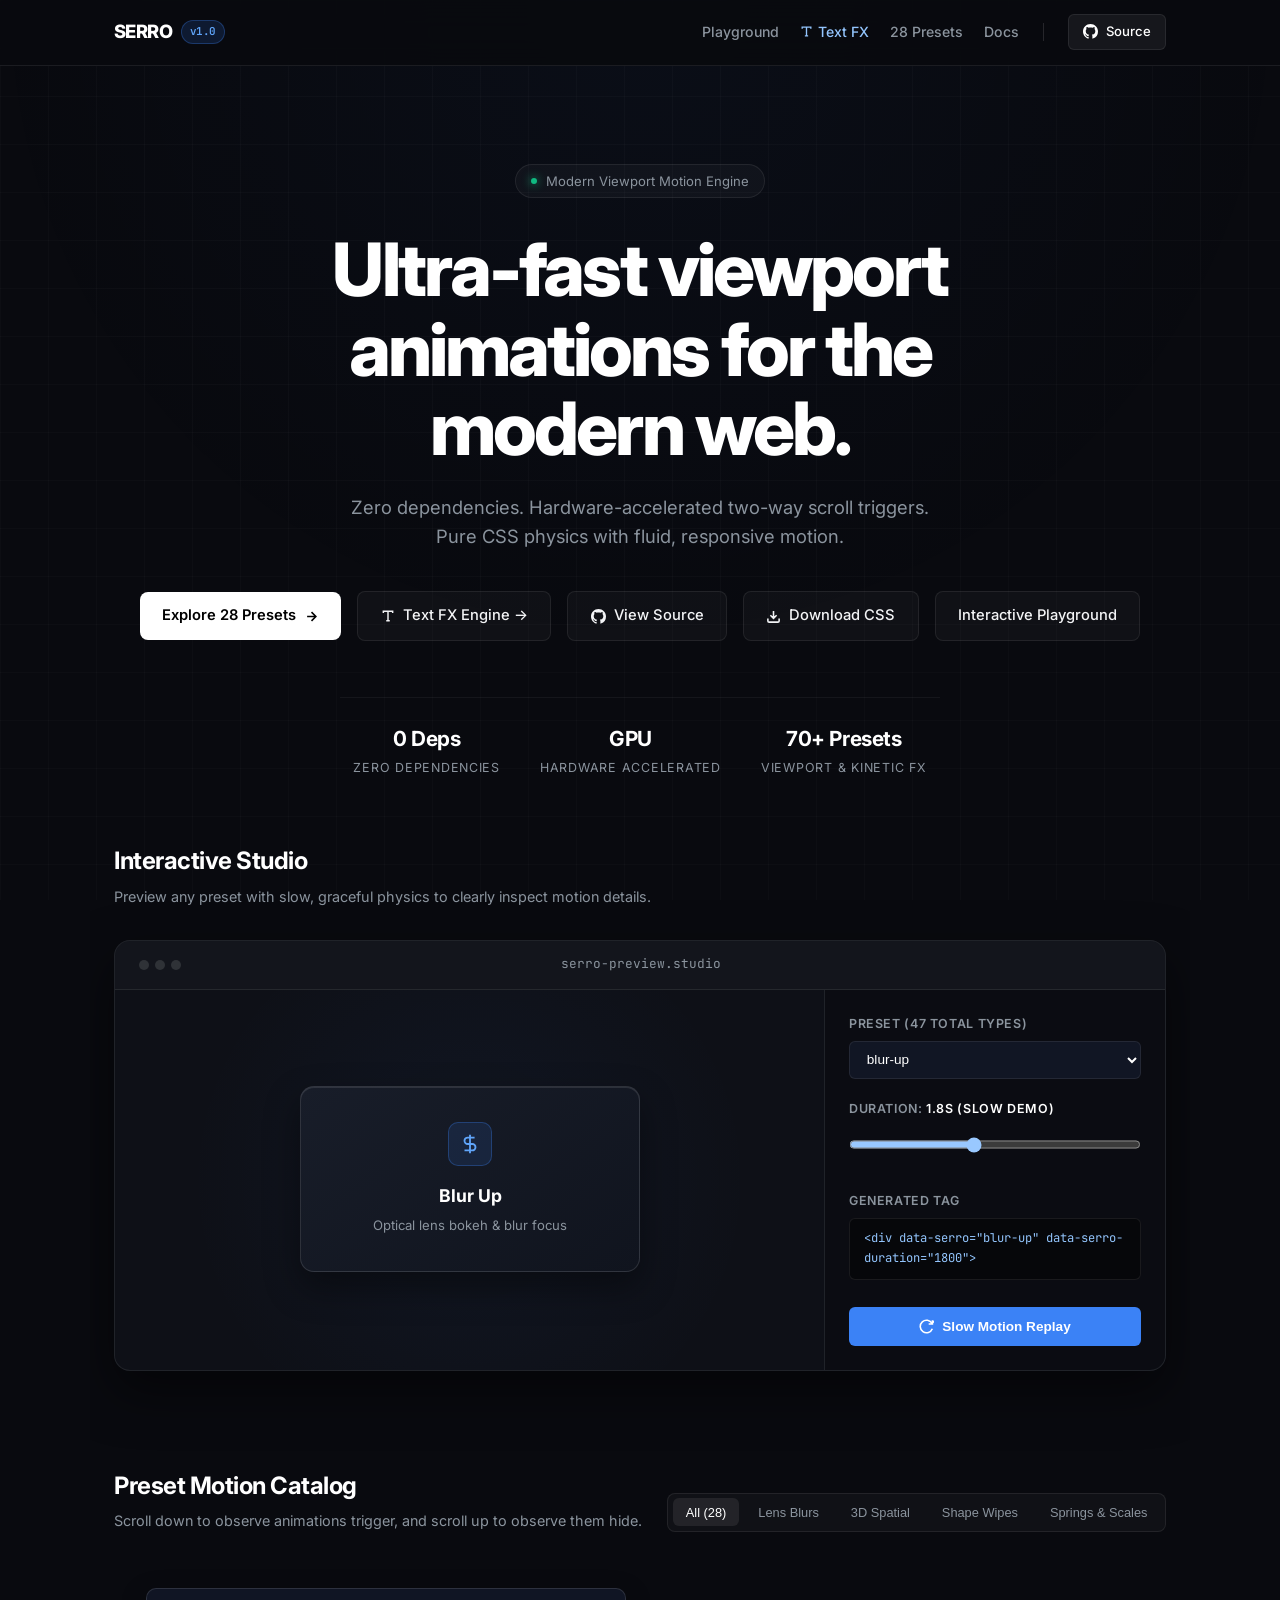
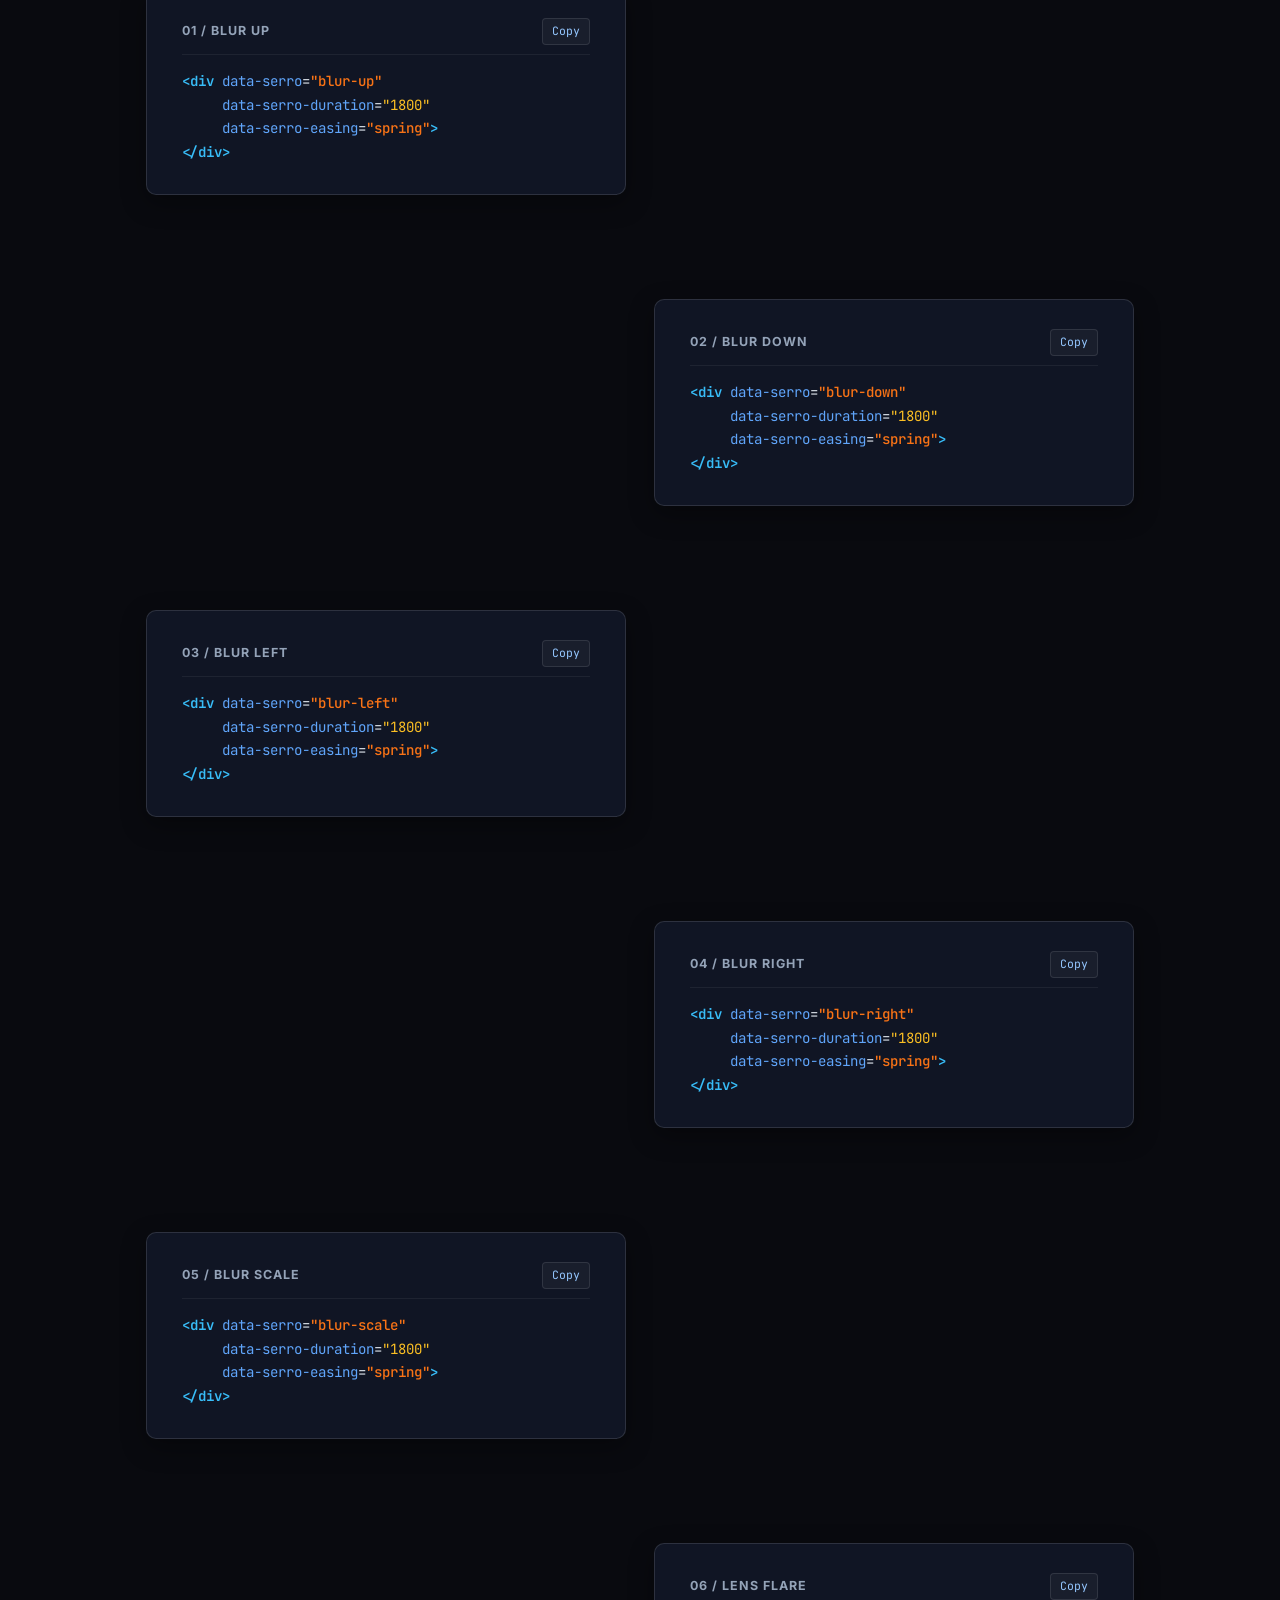
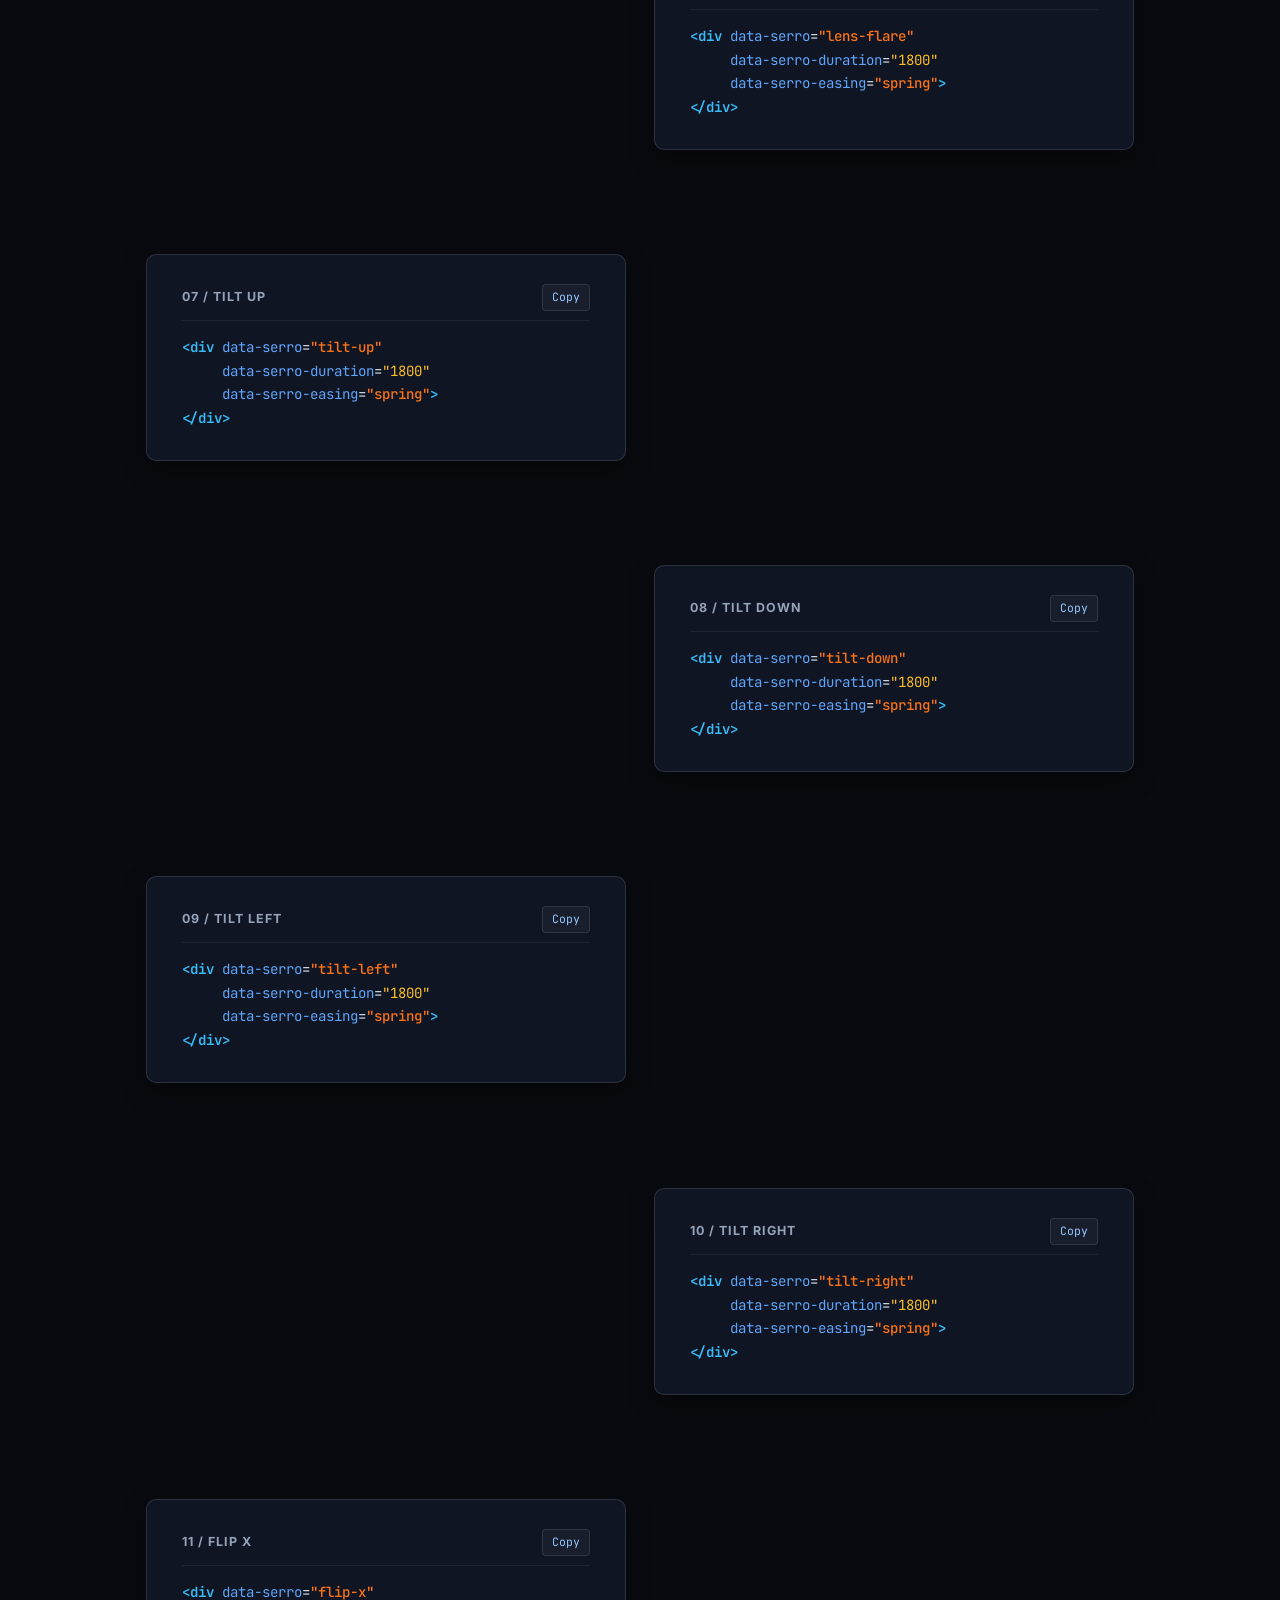
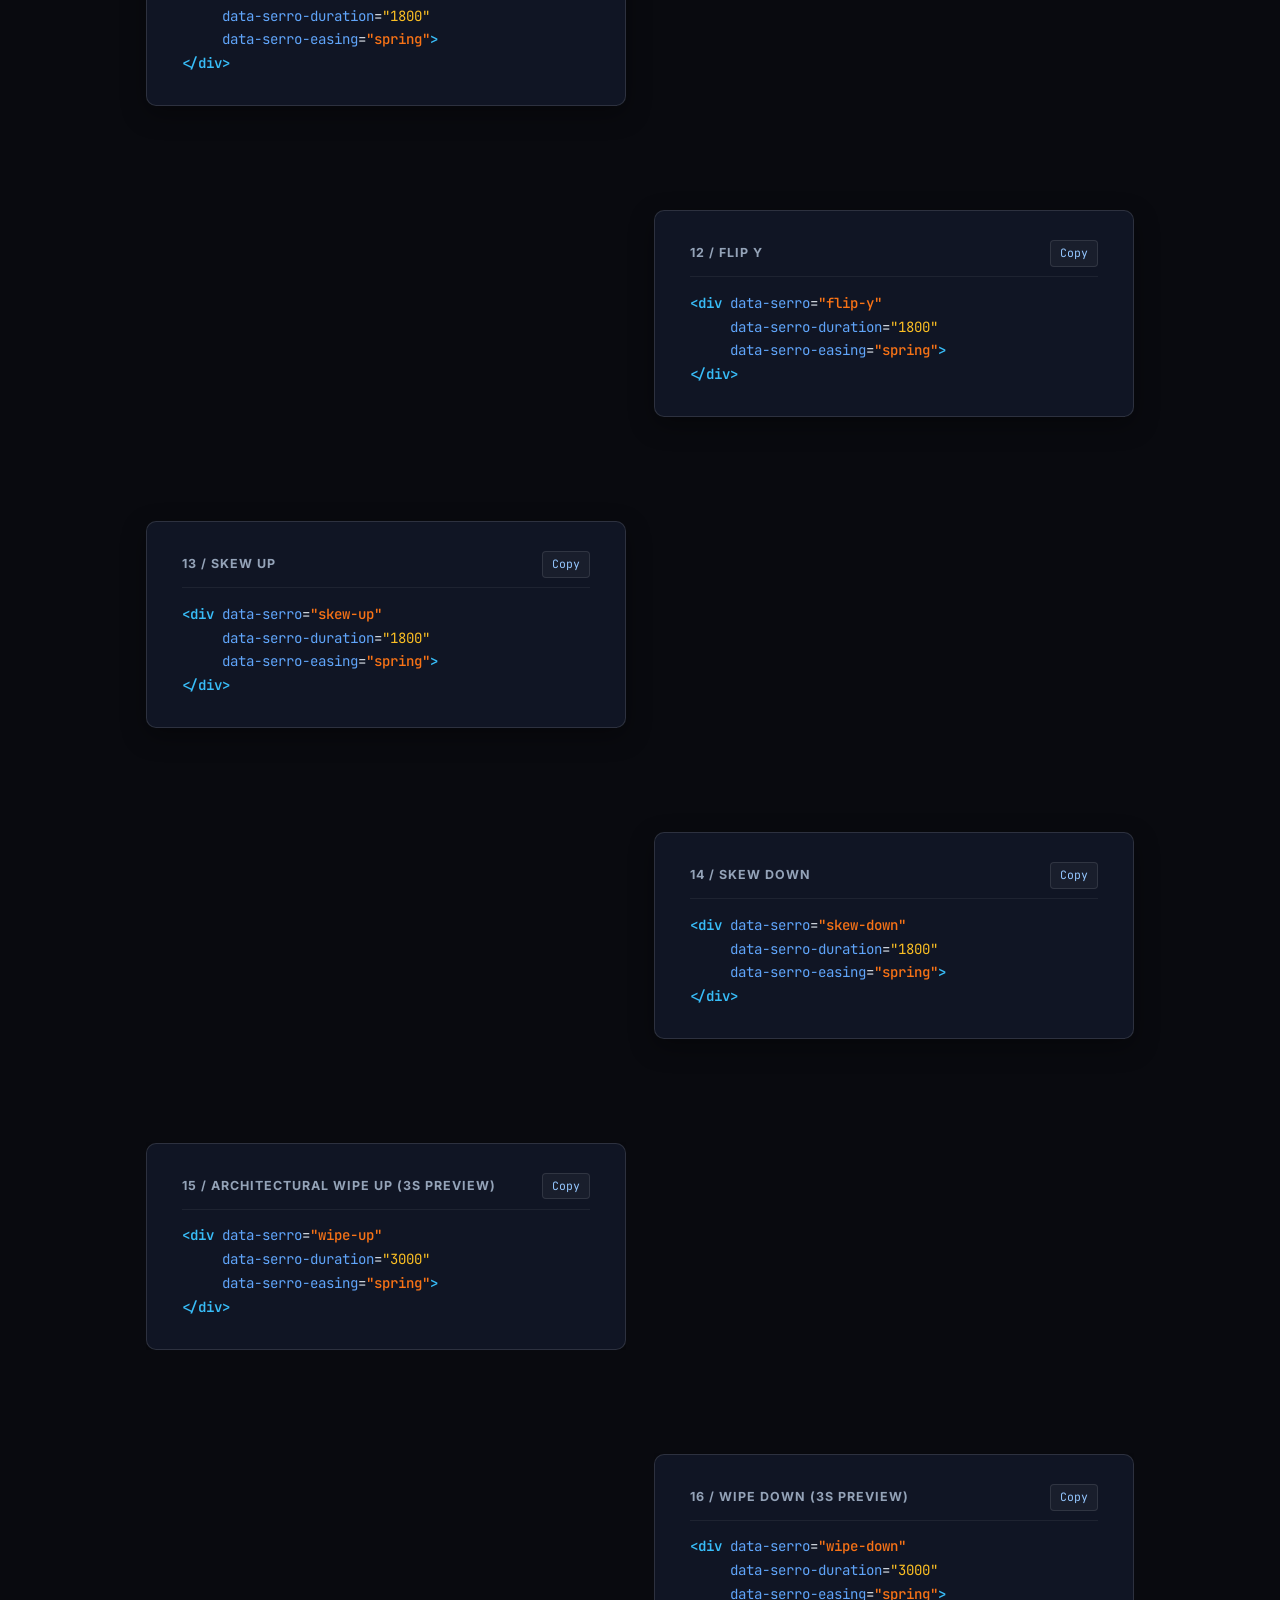
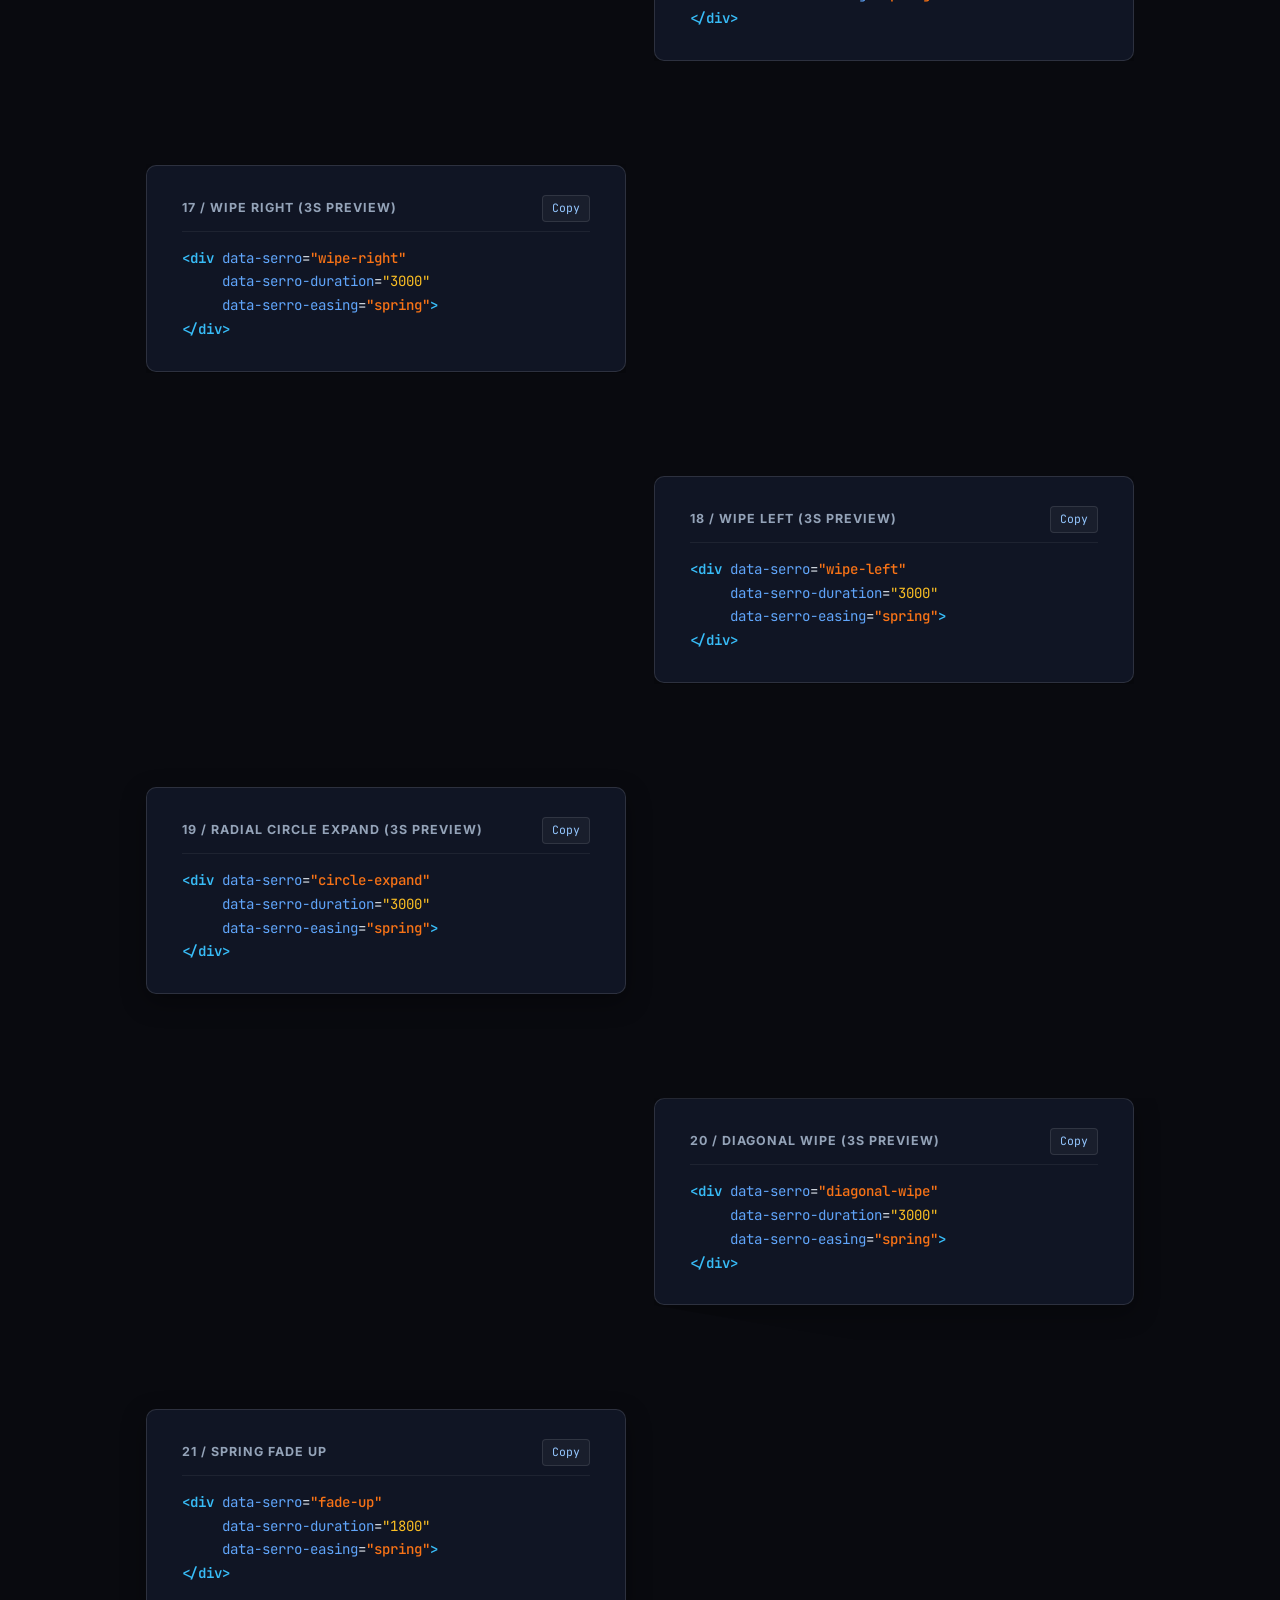
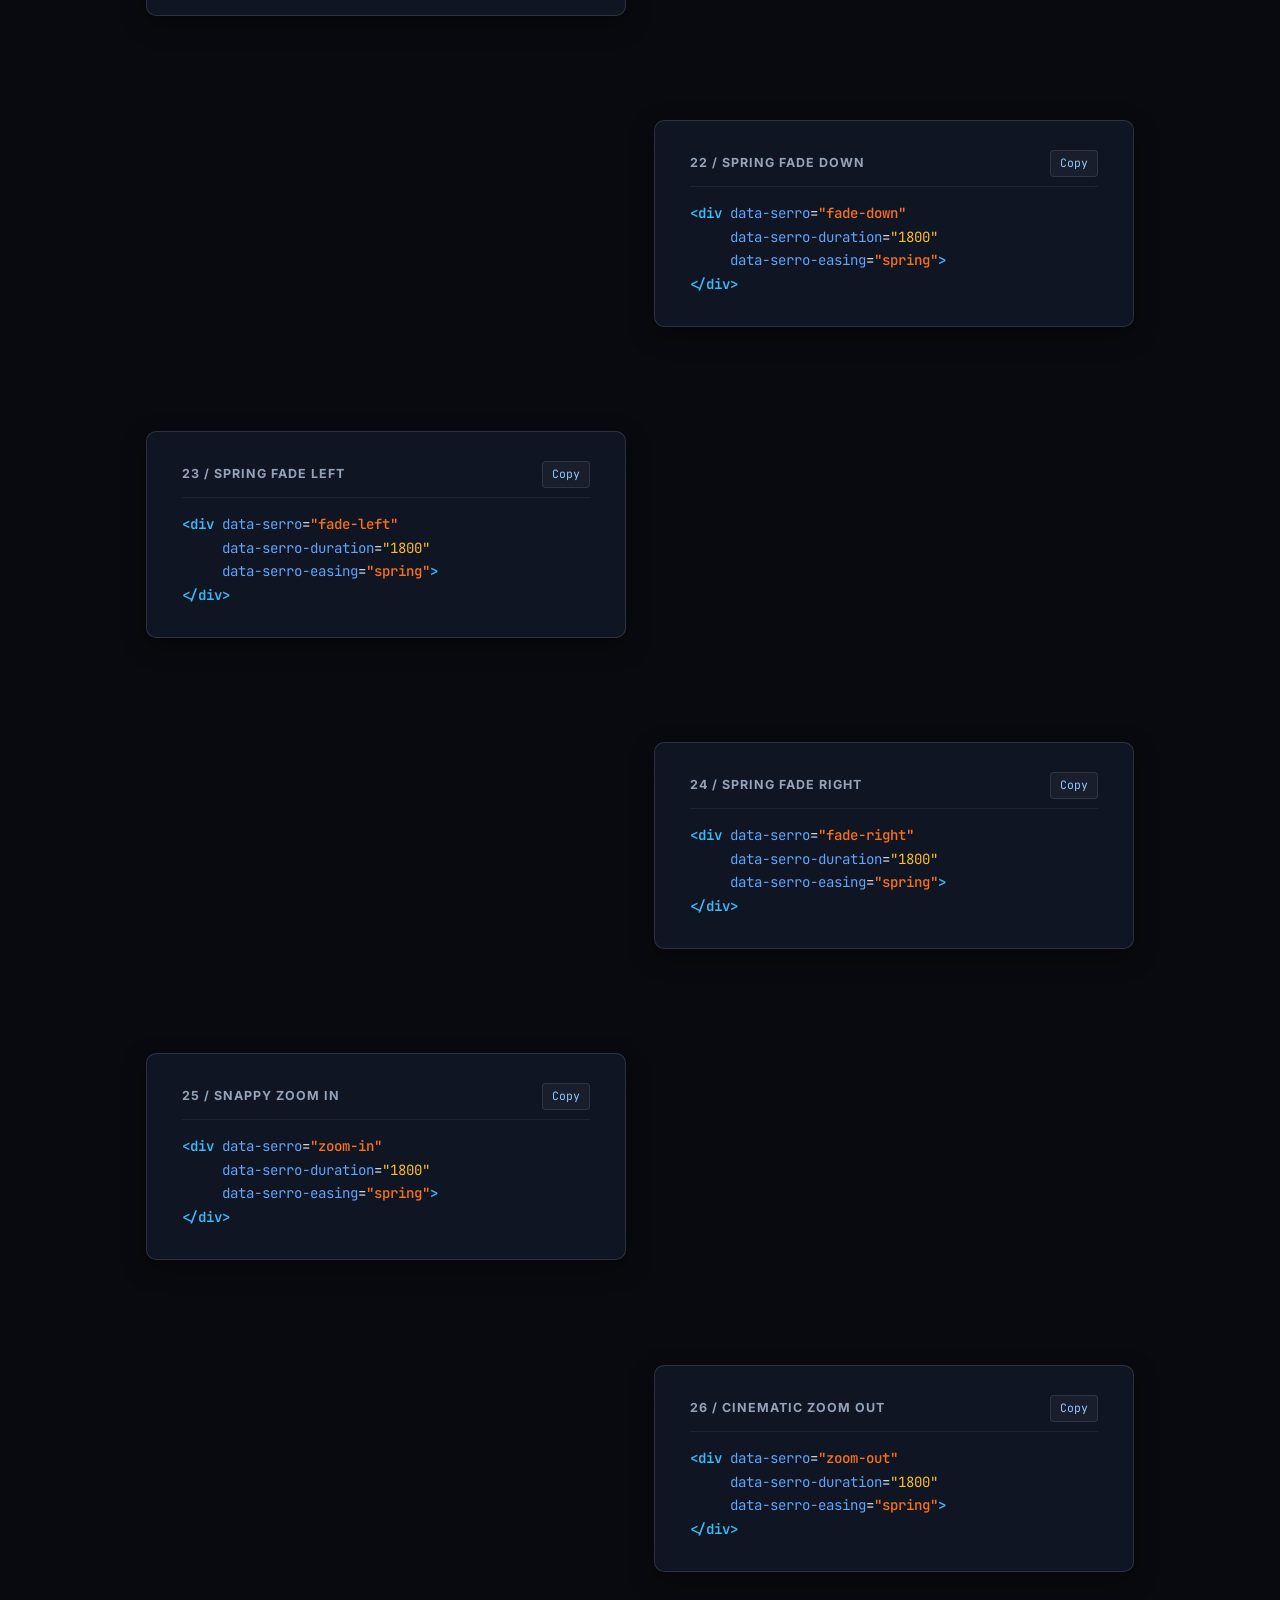
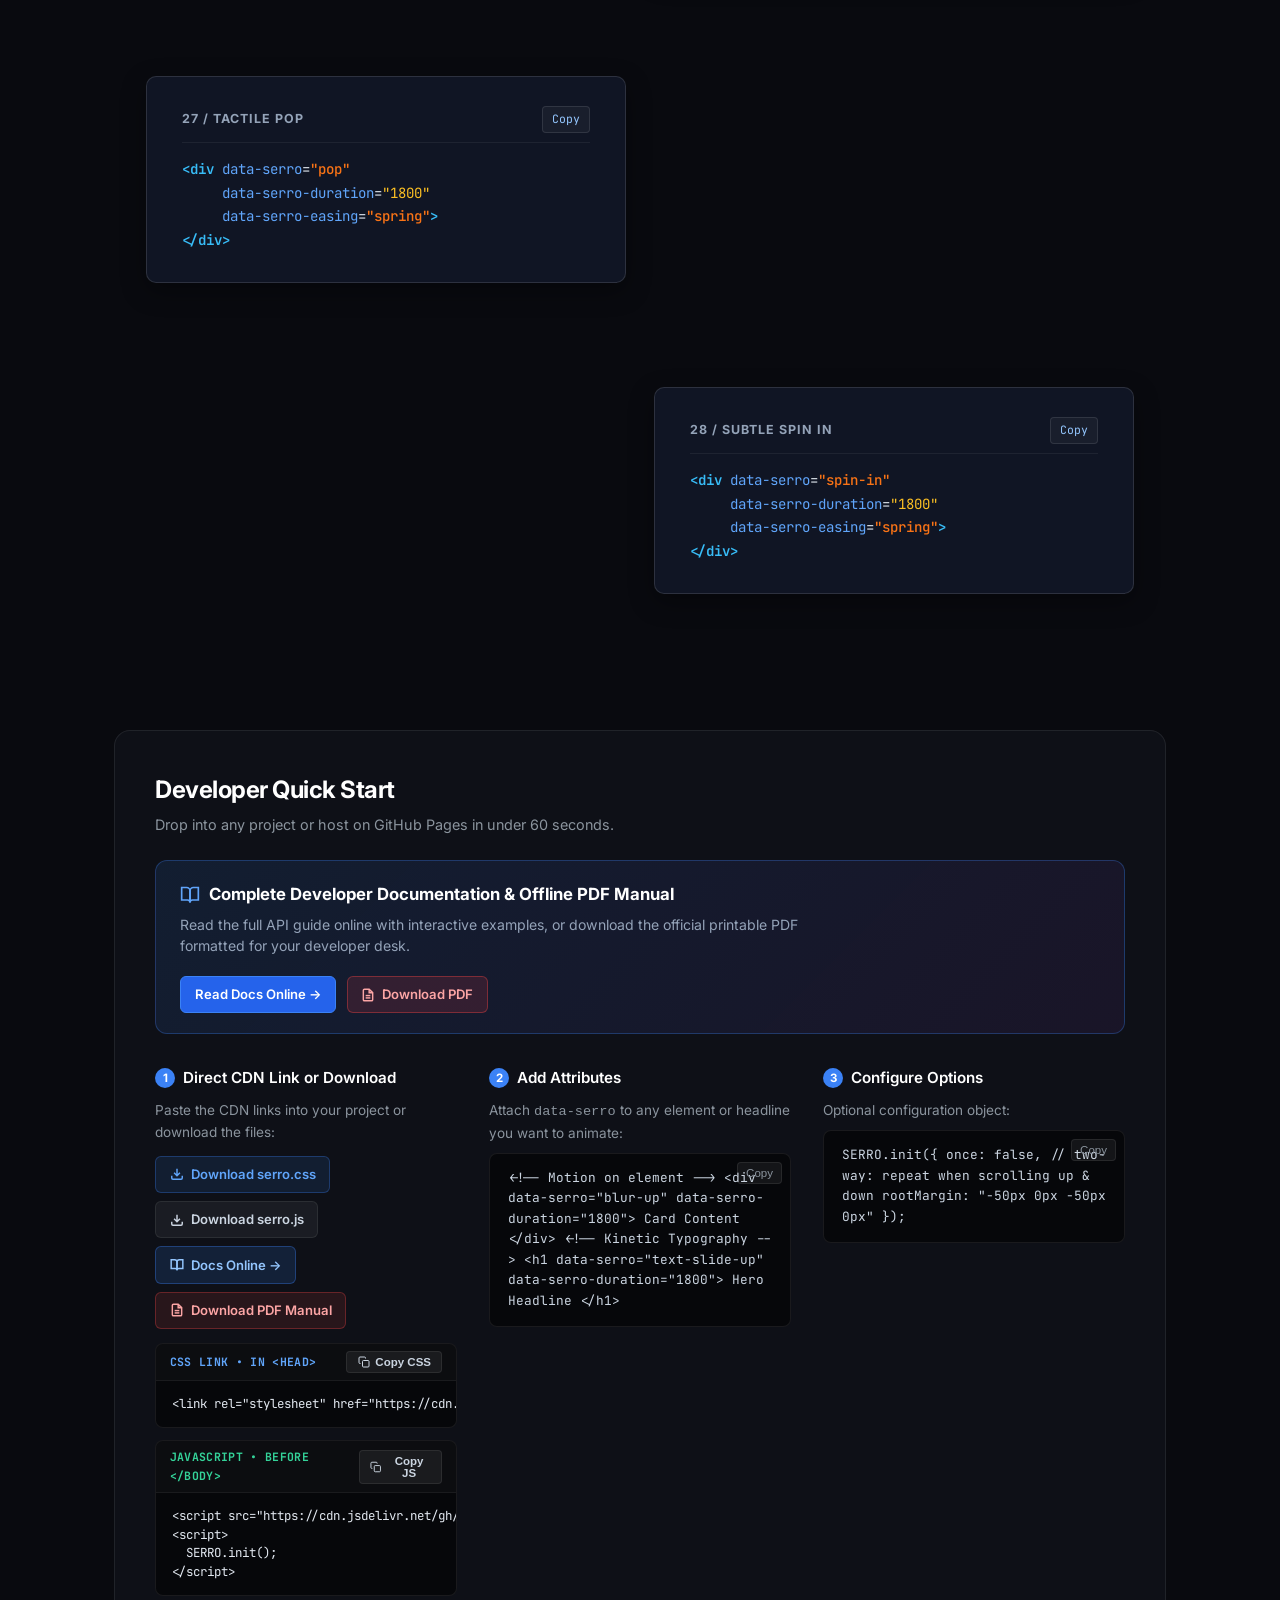
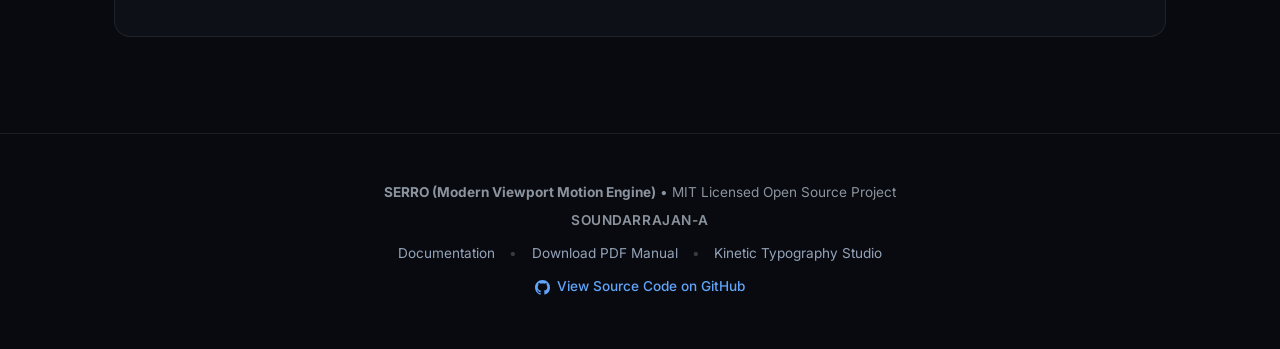
==== commit 9c6c24a0: "Rebrand all data attributes, card code displays, doc references, and sitemaps from MOS to SERRO" ====
--- a/index.html
+++ b/index.html
@@ -107,7 +107,7 @@
   <link href="https://fonts.googleapis.com/css2?family=Inter:wght@400;500;600;700;800&family=JetBrains+Mono:wght@400;500;600&display=swap" rel="stylesheet">
 
   <!-- Core Standalone SERRO Library -->
-  <link rel="stylesheet" href="serro.css?v=1.0.1" />
+  <link rel="stylesheet" href="serro.css?v=1.0.2" />
 
   <style>
     /* ==========================================================================
@@ -1511,7 +1511,7 @@
             <div class="dot"></div>
             <div class="dot"></div>
           </div>
-          <div class="studio-title">mos-preview.studio</div>
+          <div class="studio-title">serro-preview.studio</div>
           <div style="width: 40px;"></div>
         </div>
 
@@ -1519,7 +1519,7 @@
           <!-- Stage Area -->
           <div class="stage" id="studioStage" onclick="triggerReplay()" style="cursor: pointer;" title="Click stage to replay animation">
             <!-- Mode 1: Element / Box Preview -->
-            <div id="liveTarget" class="preview-box mos-animate" data-mos="blur-up">
+            <div id="liveTarget" class="preview-box serro-animate" data-serro="blur-up">
               <div class="preview-icon">
                 <svg width="22" height="22" viewBox="0 0 24 24" fill="none" stroke="currentColor" stroke-width="2"><path d="M12 2v20M17 5H9.5a3.5 3.5 0 0 0 0 7h5a3.5 3.5 0 0 1 0 7H6"/></svg>
               </div>
@@ -1536,7 +1536,7 @@
                 </span>
               </div>
               <div class="preview-text-stage-inner">
-                <h2 id="liveTextTarget" class="studio-typo-headline mos-animate" data-mos="text-slide-up">
+                <h2 id="liveTextTarget" class="studio-typo-headline serro-animate" data-serro="text-slide-up">
                   KINETIC TYPOGRAPHY
                 </h2>
               </div>
@@ -1625,7 +1625,7 @@
             <div class="control-group">
               <label>Generated Tag</label>
               <div class="snippet-preview" id="snippetPreview">
-                &lt;div data-mos="blur-up" data-mos-duration="1800"&gt;
+                &lt;div data-serro="blur-up" data-serro-duration="1800"&gt;
               </div>
             </div>
 
@@ -1660,369 +1660,369 @@
       <div class="catalog-stream" id="catalogGrid">
         
         <!-- BLURS (6) -->
-        <div class="anim-card" data-category="blur" data-mos="blur-up" data-mos-duration="1800">
+        <div class="anim-card" data-category="blur" data-serro="blur-up" data-serro-duration="1800">
           <div class="card-meta">
             <span class="card-label">01 / Blur Up</span>
-            <span class="card-copy" onclick="copyTag('data-mos=\x22blur-up\x22')">Copy</span>
-          </div>
-          <div class="code-editor">
-            <span class="c-tag">&lt;div</span> <span class="c-attr">data-mos</span>=<span class="c-val">"blur-up"</span><br>
-            &nbsp;&nbsp;&nbsp;&nbsp;&nbsp;<span class="c-attr">data-mos-duration</span>=<span class="c-num">"1800"</span><br>
-            &nbsp;&nbsp;&nbsp;&nbsp;&nbsp;<span class="c-attr">data-mos-easing</span>=<span class="c-val">"spring"</span><span class="c-tag">&gt;</span><br>
-            <span class="c-tag">&lt;/div&gt;</span>
-          </div>
-        </div>
-
-        <div class="anim-card" data-category="blur" data-mos="blur-down" data-mos-duration="1800">
+            <span class="card-copy" onclick="copyTag('data-serro=\x22blur-up\x22')">Copy</span>
+          </div>
+          <div class="code-editor">
+            <span class="c-tag">&lt;div</span> <span class="c-attr">data-serro</span>=<span class="c-val">"blur-up"</span><br>
+            &nbsp;&nbsp;&nbsp;&nbsp;&nbsp;<span class="c-attr">data-serro-duration</span>=<span class="c-num">"1800"</span><br>
+            &nbsp;&nbsp;&nbsp;&nbsp;&nbsp;<span class="c-attr">data-serro-easing</span>=<span class="c-val">"spring"</span><span class="c-tag">&gt;</span><br>
+            <span class="c-tag">&lt;/div&gt;</span>
+          </div>
+        </div>
+
+        <div class="anim-card" data-category="blur" data-serro="blur-down" data-serro-duration="1800">
           <div class="card-meta">
             <span class="card-label">02 / Blur Down</span>
-            <span class="card-copy" onclick="copyTag('data-mos=\x22blur-down\x22')">Copy</span>
-          </div>
-          <div class="code-editor">
-            <span class="c-tag">&lt;div</span> <span class="c-attr">data-mos</span>=<span class="c-val">"blur-down"</span><br>
-            &nbsp;&nbsp;&nbsp;&nbsp;&nbsp;<span class="c-attr">data-mos-duration</span>=<span class="c-num">"1800"</span><br>
-            &nbsp;&nbsp;&nbsp;&nbsp;&nbsp;<span class="c-attr">data-mos-easing</span>=<span class="c-val">"spring"</span><span class="c-tag">&gt;</span><br>
-            <span class="c-tag">&lt;/div&gt;</span>
-          </div>
-        </div>
-
-        <div class="anim-card" data-category="blur" data-mos="blur-left" data-mos-duration="1800">
+            <span class="card-copy" onclick="copyTag('data-serro=\x22blur-down\x22')">Copy</span>
+          </div>
+          <div class="code-editor">
+            <span class="c-tag">&lt;div</span> <span class="c-attr">data-serro</span>=<span class="c-val">"blur-down"</span><br>
+            &nbsp;&nbsp;&nbsp;&nbsp;&nbsp;<span class="c-attr">data-serro-duration</span>=<span class="c-num">"1800"</span><br>
+            &nbsp;&nbsp;&nbsp;&nbsp;&nbsp;<span class="c-attr">data-serro-easing</span>=<span class="c-val">"spring"</span><span class="c-tag">&gt;</span><br>
+            <span class="c-tag">&lt;/div&gt;</span>
+          </div>
+        </div>
+
+        <div class="anim-card" data-category="blur" data-serro="blur-left" data-serro-duration="1800">
           <div class="card-meta">
             <span class="card-label">03 / Blur Left</span>
-            <span class="card-copy" onclick="copyTag('data-mos=\x22blur-left\x22')">Copy</span>
-          </div>
-          <div class="code-editor">
-            <span class="c-tag">&lt;div</span> <span class="c-attr">data-mos</span>=<span class="c-val">"blur-left"</span><br>
-            &nbsp;&nbsp;&nbsp;&nbsp;&nbsp;<span class="c-attr">data-mos-duration</span>=<span class="c-num">"1800"</span><br>
-            &nbsp;&nbsp;&nbsp;&nbsp;&nbsp;<span class="c-attr">data-mos-easing</span>=<span class="c-val">"spring"</span><span class="c-tag">&gt;</span><br>
-            <span class="c-tag">&lt;/div&gt;</span>
-          </div>
-        </div>
-
-        <div class="anim-card" data-category="blur" data-mos="blur-right" data-mos-duration="1800">
+            <span class="card-copy" onclick="copyTag('data-serro=\x22blur-left\x22')">Copy</span>
+          </div>
+          <div class="code-editor">
+            <span class="c-tag">&lt;div</span> <span class="c-attr">data-serro</span>=<span class="c-val">"blur-left"</span><br>
+            &nbsp;&nbsp;&nbsp;&nbsp;&nbsp;<span class="c-attr">data-serro-duration</span>=<span class="c-num">"1800"</span><br>
+            &nbsp;&nbsp;&nbsp;&nbsp;&nbsp;<span class="c-attr">data-serro-easing</span>=<span class="c-val">"spring"</span><span class="c-tag">&gt;</span><br>
+            <span class="c-tag">&lt;/div&gt;</span>
+          </div>
+        </div>
+
+        <div class="anim-card" data-category="blur" data-serro="blur-right" data-serro-duration="1800">
           <div class="card-meta">
             <span class="card-label">04 / Blur Right</span>
-            <span class="card-copy" onclick="copyTag('data-mos=\x22blur-right\x22')">Copy</span>
-          </div>
-          <div class="code-editor">
-            <span class="c-tag">&lt;div</span> <span class="c-attr">data-mos</span>=<span class="c-val">"blur-right"</span><br>
-            &nbsp;&nbsp;&nbsp;&nbsp;&nbsp;<span class="c-attr">data-mos-duration</span>=<span class="c-num">"1800"</span><br>
-            &nbsp;&nbsp;&nbsp;&nbsp;&nbsp;<span class="c-attr">data-mos-easing</span>=<span class="c-val">"spring"</span><span class="c-tag">&gt;</span><br>
-            <span class="c-tag">&lt;/div&gt;</span>
-          </div>
-        </div>
-
-        <div class="anim-card" data-category="blur" data-mos="blur-scale" data-mos-duration="1800">
+            <span class="card-copy" onclick="copyTag('data-serro=\x22blur-right\x22')">Copy</span>
+          </div>
+          <div class="code-editor">
+            <span class="c-tag">&lt;div</span> <span class="c-attr">data-serro</span>=<span class="c-val">"blur-right"</span><br>
+            &nbsp;&nbsp;&nbsp;&nbsp;&nbsp;<span class="c-attr">data-serro-duration</span>=<span class="c-num">"1800"</span><br>
+            &nbsp;&nbsp;&nbsp;&nbsp;&nbsp;<span class="c-attr">data-serro-easing</span>=<span class="c-val">"spring"</span><span class="c-tag">&gt;</span><br>
+            <span class="c-tag">&lt;/div&gt;</span>
+          </div>
+        </div>
+
+        <div class="anim-card" data-category="blur" data-serro="blur-scale" data-serro-duration="1800">
           <div class="card-meta">
             <span class="card-label">05 / Blur Scale</span>
-            <span class="card-copy" onclick="copyTag('data-mos=\x22blur-scale\x22')">Copy</span>
-          </div>
-          <div class="code-editor">
-            <span class="c-tag">&lt;div</span> <span class="c-attr">data-mos</span>=<span class="c-val">"blur-scale"</span><br>
-            &nbsp;&nbsp;&nbsp;&nbsp;&nbsp;<span class="c-attr">data-mos-duration</span>=<span class="c-num">"1800"</span><br>
-            &nbsp;&nbsp;&nbsp;&nbsp;&nbsp;<span class="c-attr">data-mos-easing</span>=<span class="c-val">"spring"</span><span class="c-tag">&gt;</span><br>
-            <span class="c-tag">&lt;/div&gt;</span>
-          </div>
-        </div>
-
-        <div class="anim-card" data-category="blur" data-mos="lens-flare" data-mos-duration="1800">
+            <span class="card-copy" onclick="copyTag('data-serro=\x22blur-scale\x22')">Copy</span>
+          </div>
+          <div class="code-editor">
+            <span class="c-tag">&lt;div</span> <span class="c-attr">data-serro</span>=<span class="c-val">"blur-scale"</span><br>
+            &nbsp;&nbsp;&nbsp;&nbsp;&nbsp;<span class="c-attr">data-serro-duration</span>=<span class="c-num">"1800"</span><br>
+            &nbsp;&nbsp;&nbsp;&nbsp;&nbsp;<span class="c-attr">data-serro-easing</span>=<span class="c-val">"spring"</span><span class="c-tag">&gt;</span><br>
+            <span class="c-tag">&lt;/div&gt;</span>
+          </div>
+        </div>
+
+        <div class="anim-card" data-category="blur" data-serro="lens-flare" data-serro-duration="1800">
           <div class="card-meta">
             <span class="card-label">06 / Lens Flare</span>
-            <span class="card-copy" onclick="copyTag('data-mos=\x22lens-flare\x22')">Copy</span>
-          </div>
-          <div class="code-editor">
-            <span class="c-tag">&lt;div</span> <span class="c-attr">data-mos</span>=<span class="c-val">"lens-flare"</span><br>
-            &nbsp;&nbsp;&nbsp;&nbsp;&nbsp;<span class="c-attr">data-mos-duration</span>=<span class="c-num">"1800"</span><br>
-            &nbsp;&nbsp;&nbsp;&nbsp;&nbsp;<span class="c-attr">data-mos-easing</span>=<span class="c-val">"spring"</span><span class="c-tag">&gt;</span><br>
+            <span class="card-copy" onclick="copyTag('data-serro=\x22lens-flare\x22')">Copy</span>
+          </div>
+          <div class="code-editor">
+            <span class="c-tag">&lt;div</span> <span class="c-attr">data-serro</span>=<span class="c-val">"lens-flare"</span><br>
+            &nbsp;&nbsp;&nbsp;&nbsp;&nbsp;<span class="c-attr">data-serro-duration</span>=<span class="c-num">"1800"</span><br>
+            &nbsp;&nbsp;&nbsp;&nbsp;&nbsp;<span class="c-attr">data-serro-easing</span>=<span class="c-val">"spring"</span><span class="c-tag">&gt;</span><br>
             <span class="c-tag">&lt;/div&gt;</span>
           </div>
         </div>
 
         <!-- 3D PERSPECTIVES (8) -->
-        <div class="anim-card" data-category="3d" data-mos="tilt-up" data-mos-duration="1800">
+        <div class="anim-card" data-category="3d" data-serro="tilt-up" data-serro-duration="1800">
           <div class="card-meta">
             <span class="card-label">07 / Tilt Up</span>
-            <span class="card-copy" onclick="copyTag('data-mos=\x22tilt-up\x22')">Copy</span>
-          </div>
-          <div class="code-editor">
-            <span class="c-tag">&lt;div</span> <span class="c-attr">data-mos</span>=<span class="c-val">"tilt-up"</span><br>
-            &nbsp;&nbsp;&nbsp;&nbsp;&nbsp;<span class="c-attr">data-mos-duration</span>=<span class="c-num">"1800"</span><br>
-            &nbsp;&nbsp;&nbsp;&nbsp;&nbsp;<span class="c-attr">data-mos-easing</span>=<span class="c-val">"spring"</span><span class="c-tag">&gt;</span><br>
-            <span class="c-tag">&lt;/div&gt;</span>
-          </div>
-        </div>
-
-        <div class="anim-card" data-category="3d" data-mos="tilt-down" data-mos-duration="1800">
+            <span class="card-copy" onclick="copyTag('data-serro=\x22tilt-up\x22')">Copy</span>
+          </div>
+          <div class="code-editor">
+            <span class="c-tag">&lt;div</span> <span class="c-attr">data-serro</span>=<span class="c-val">"tilt-up"</span><br>
+            &nbsp;&nbsp;&nbsp;&nbsp;&nbsp;<span class="c-attr">data-serro-duration</span>=<span class="c-num">"1800"</span><br>
+            &nbsp;&nbsp;&nbsp;&nbsp;&nbsp;<span class="c-attr">data-serro-easing</span>=<span class="c-val">"spring"</span><span class="c-tag">&gt;</span><br>
+            <span class="c-tag">&lt;/div&gt;</span>
+          </div>
+        </div>
+
+        <div class="anim-card" data-category="3d" data-serro="tilt-down" data-serro-duration="1800">
           <div class="card-meta">
             <span class="card-label">08 / Tilt Down</span>
-            <span class="card-copy" onclick="copyTag('data-mos=\x22tilt-down\x22')">Copy</span>
-          </div>
-          <div class="code-editor">
-            <span class="c-tag">&lt;div</span> <span class="c-attr">data-mos</span>=<span class="c-val">"tilt-down"</span><br>
-            &nbsp;&nbsp;&nbsp;&nbsp;&nbsp;<span class="c-attr">data-mos-duration</span>=<span class="c-num">"1800"</span><br>
-            &nbsp;&nbsp;&nbsp;&nbsp;&nbsp;<span class="c-attr">data-mos-easing</span>=<span class="c-val">"spring"</span><span class="c-tag">&gt;</span><br>
-            <span class="c-tag">&lt;/div&gt;</span>
-          </div>
-        </div>
-
-        <div class="anim-card" data-category="3d" data-mos="tilt-left" data-mos-duration="1800">
+            <span class="card-copy" onclick="copyTag('data-serro=\x22tilt-down\x22')">Copy</span>
+          </div>
+          <div class="code-editor">
+            <span class="c-tag">&lt;div</span> <span class="c-attr">data-serro</span>=<span class="c-val">"tilt-down"</span><br>
+            &nbsp;&nbsp;&nbsp;&nbsp;&nbsp;<span class="c-attr">data-serro-duration</span>=<span class="c-num">"1800"</span><br>
+            &nbsp;&nbsp;&nbsp;&nbsp;&nbsp;<span class="c-attr">data-serro-easing</span>=<span class="c-val">"spring"</span><span class="c-tag">&gt;</span><br>
+            <span class="c-tag">&lt;/div&gt;</span>
+          </div>
+        </div>
+
+        <div class="anim-card" data-category="3d" data-serro="tilt-left" data-serro-duration="1800">
           <div class="card-meta">
             <span class="card-label">09 / Tilt Left</span>
-            <span class="card-copy" onclick="copyTag('data-mos=\x22tilt-left\x22')">Copy</span>
-          </div>
-          <div class="code-editor">
-            <span class="c-tag">&lt;div</span> <span class="c-attr">data-mos</span>=<span class="c-val">"tilt-left"</span><br>
-            &nbsp;&nbsp;&nbsp;&nbsp;&nbsp;<span class="c-attr">data-mos-duration</span>=<span class="c-num">"1800"</span><br>
-            &nbsp;&nbsp;&nbsp;&nbsp;&nbsp;<span class="c-attr">data-mos-easing</span>=<span class="c-val">"spring"</span><span class="c-tag">&gt;</span><br>
-            <span class="c-tag">&lt;/div&gt;</span>
-          </div>
-        </div>
-
-        <div class="anim-card" data-category="3d" data-mos="tilt-right" data-mos-duration="1800">
+            <span class="card-copy" onclick="copyTag('data-serro=\x22tilt-left\x22')">Copy</span>
+          </div>
+          <div class="code-editor">
+            <span class="c-tag">&lt;div</span> <span class="c-attr">data-serro</span>=<span class="c-val">"tilt-left"</span><br>
+            &nbsp;&nbsp;&nbsp;&nbsp;&nbsp;<span class="c-attr">data-serro-duration</span>=<span class="c-num">"1800"</span><br>
+            &nbsp;&nbsp;&nbsp;&nbsp;&nbsp;<span class="c-attr">data-serro-easing</span>=<span class="c-val">"spring"</span><span class="c-tag">&gt;</span><br>
+            <span class="c-tag">&lt;/div&gt;</span>
+          </div>
+        </div>
+
+        <div class="anim-card" data-category="3d" data-serro="tilt-right" data-serro-duration="1800">
           <div class="card-meta">
             <span class="card-label">10 / Tilt Right</span>
-            <span class="card-copy" onclick="copyTag('data-mos=\x22tilt-right\x22')">Copy</span>
-          </div>
-          <div class="code-editor">
-            <span class="c-tag">&lt;div</span> <span class="c-attr">data-mos</span>=<span class="c-val">"tilt-right"</span><br>
-            &nbsp;&nbsp;&nbsp;&nbsp;&nbsp;<span class="c-attr">data-mos-duration</span>=<span class="c-num">"1800"</span><br>
-            &nbsp;&nbsp;&nbsp;&nbsp;&nbsp;<span class="c-attr">data-mos-easing</span>=<span class="c-val">"spring"</span><span class="c-tag">&gt;</span><br>
-            <span class="c-tag">&lt;/div&gt;</span>
-          </div>
-        </div>
-
-        <div class="anim-card" data-category="3d" data-mos="flip-x" data-mos-duration="1800">
+            <span class="card-copy" onclick="copyTag('data-serro=\x22tilt-right\x22')">Copy</span>
+          </div>
+          <div class="code-editor">
+            <span class="c-tag">&lt;div</span> <span class="c-attr">data-serro</span>=<span class="c-val">"tilt-right"</span><br>
+            &nbsp;&nbsp;&nbsp;&nbsp;&nbsp;<span class="c-attr">data-serro-duration</span>=<span class="c-num">"1800"</span><br>
+            &nbsp;&nbsp;&nbsp;&nbsp;&nbsp;<span class="c-attr">data-serro-easing</span>=<span class="c-val">"spring"</span><span class="c-tag">&gt;</span><br>
+            <span class="c-tag">&lt;/div&gt;</span>
+          </div>
+        </div>
+
+        <div class="anim-card" data-category="3d" data-serro="flip-x" data-serro-duration="1800">
           <div class="card-meta">
             <span class="card-label">11 / Flip X</span>
-            <span class="card-copy" onclick="copyTag('data-mos=\x22flip-x\x22')">Copy</span>
-          </div>
-          <div class="code-editor">
-            <span class="c-tag">&lt;div</span> <span class="c-attr">data-mos</span>=<span class="c-val">"flip-x"</span><br>
-            &nbsp;&nbsp;&nbsp;&nbsp;&nbsp;<span class="c-attr">data-mos-duration</span>=<span class="c-num">"1800"</span><br>
-            &nbsp;&nbsp;&nbsp;&nbsp;&nbsp;<span class="c-attr">data-mos-easing</span>=<span class="c-val">"spring"</span><span class="c-tag">&gt;</span><br>
-            <span class="c-tag">&lt;/div&gt;</span>
-          </div>
-        </div>
-
-        <div class="anim-card" data-category="3d" data-mos="flip-y" data-mos-duration="1800">
+            <span class="card-copy" onclick="copyTag('data-serro=\x22flip-x\x22')">Copy</span>
+          </div>
+          <div class="code-editor">
+            <span class="c-tag">&lt;div</span> <span class="c-attr">data-serro</span>=<span class="c-val">"flip-x"</span><br>
+            &nbsp;&nbsp;&nbsp;&nbsp;&nbsp;<span class="c-attr">data-serro-duration</span>=<span class="c-num">"1800"</span><br>
+            &nbsp;&nbsp;&nbsp;&nbsp;&nbsp;<span class="c-attr">data-serro-easing</span>=<span class="c-val">"spring"</span><span class="c-tag">&gt;</span><br>
+            <span class="c-tag">&lt;/div&gt;</span>
+          </div>
+        </div>
+
+        <div class="anim-card" data-category="3d" data-serro="flip-y" data-serro-duration="1800">
           <div class="card-meta">
             <span class="card-label">12 / Flip Y</span>
-            <span class="card-copy" onclick="copyTag('data-mos=\x22flip-y\x22')">Copy</span>
-          </div>
-          <div class="code-editor">
-            <span class="c-tag">&lt;div</span> <span class="c-attr">data-mos</span>=<span class="c-val">"flip-y"</span><br>
-            &nbsp;&nbsp;&nbsp;&nbsp;&nbsp;<span class="c-attr">data-mos-duration</span>=<span class="c-num">"1800"</span><br>
-            &nbsp;&nbsp;&nbsp;&nbsp;&nbsp;<span class="c-attr">data-mos-easing</span>=<span class="c-val">"spring"</span><span class="c-tag">&gt;</span><br>
-            <span class="c-tag">&lt;/div&gt;</span>
-          </div>
-        </div>
-
-        <div class="anim-card" data-category="3d" data-mos="skew-up" data-mos-duration="1800">
+            <span class="card-copy" onclick="copyTag('data-serro=\x22flip-y\x22')">Copy</span>
+          </div>
+          <div class="code-editor">
+            <span class="c-tag">&lt;div</span> <span class="c-attr">data-serro</span>=<span class="c-val">"flip-y"</span><br>
+            &nbsp;&nbsp;&nbsp;&nbsp;&nbsp;<span class="c-attr">data-serro-duration</span>=<span class="c-num">"1800"</span><br>
+            &nbsp;&nbsp;&nbsp;&nbsp;&nbsp;<span class="c-attr">data-serro-easing</span>=<span class="c-val">"spring"</span><span class="c-tag">&gt;</span><br>
+            <span class="c-tag">&lt;/div&gt;</span>
+          </div>
+        </div>
+
+        <div class="anim-card" data-category="3d" data-serro="skew-up" data-serro-duration="1800">
           <div class="card-meta">
             <span class="card-label">13 / Skew Up</span>
-            <span class="card-copy" onclick="copyTag('data-mos=\x22skew-up\x22')">Copy</span>
-          </div>
-          <div class="code-editor">
-            <span class="c-tag">&lt;div</span> <span class="c-attr">data-mos</span>=<span class="c-val">"skew-up"</span><br>
-            &nbsp;&nbsp;&nbsp;&nbsp;&nbsp;<span class="c-attr">data-mos-duration</span>=<span class="c-num">"1800"</span><br>
-            &nbsp;&nbsp;&nbsp;&nbsp;&nbsp;<span class="c-attr">data-mos-easing</span>=<span class="c-val">"spring"</span><span class="c-tag">&gt;</span><br>
-            <span class="c-tag">&lt;/div&gt;</span>
-          </div>
-        </div>
-
-        <div class="anim-card" data-category="3d" data-mos="skew-down" data-mos-duration="1800">
+            <span class="card-copy" onclick="copyTag('data-serro=\x22skew-up\x22')">Copy</span>
+          </div>
+          <div class="code-editor">
+            <span class="c-tag">&lt;div</span> <span class="c-attr">data-serro</span>=<span class="c-val">"skew-up"</span><br>
+            &nbsp;&nbsp;&nbsp;&nbsp;&nbsp;<span class="c-attr">data-serro-duration</span>=<span class="c-num">"1800"</span><br>
+            &nbsp;&nbsp;&nbsp;&nbsp;&nbsp;<span class="c-attr">data-serro-easing</span>=<span class="c-val">"spring"</span><span class="c-tag">&gt;</span><br>
+            <span class="c-tag">&lt;/div&gt;</span>
+          </div>
+        </div>
+
+        <div class="anim-card" data-category="3d" data-serro="skew-down" data-serro-duration="1800">
           <div class="card-meta">
             <span class="card-label">14 / Skew Down</span>
-            <span class="card-copy" onclick="copyTag('data-mos=\x22skew-down\x22')">Copy</span>
-          </div>
-          <div class="code-editor">
-            <span class="c-tag">&lt;div</span> <span class="c-attr">data-mos</span>=<span class="c-val">"skew-down"</span><br>
-            &nbsp;&nbsp;&nbsp;&nbsp;&nbsp;<span class="c-attr">data-mos-duration</span>=<span class="c-num">"1800"</span><br>
-            &nbsp;&nbsp;&nbsp;&nbsp;&nbsp;<span class="c-attr">data-mos-easing</span>=<span class="c-val">"spring"</span><span class="c-tag">&gt;</span><br>
+            <span class="card-copy" onclick="copyTag('data-serro=\x22skew-down\x22')">Copy</span>
+          </div>
+          <div class="code-editor">
+            <span class="c-tag">&lt;div</span> <span class="c-attr">data-serro</span>=<span class="c-val">"skew-down"</span><br>
+            &nbsp;&nbsp;&nbsp;&nbsp;&nbsp;<span class="c-attr">data-serro-duration</span>=<span class="c-num">"1800"</span><br>
+            &nbsp;&nbsp;&nbsp;&nbsp;&nbsp;<span class="c-attr">data-serro-easing</span>=<span class="c-val">"spring"</span><span class="c-tag">&gt;</span><br>
             <span class="c-tag">&lt;/div&gt;</span>
           </div>
         </div>
 
         <!-- SHAPE WIPES (6) -->
-        <div class="anim-card" data-category="wipe" data-mos="wipe-up" data-mos-duration="3000">
+        <div class="anim-card" data-category="wipe" data-serro="wipe-up" data-serro-duration="3000">
           <div class="card-meta">
             <span class="card-label">15 / Architectural Wipe Up (3s Preview)</span>
-            <span class="card-copy" onclick="copyTag('data-mos=\x22wipe-up\x22 data-mos-duration=\x223000\x22')">Copy</span>
-          </div>
-          <div class="code-editor">
-            <span class="c-tag">&lt;div</span> <span class="c-attr">data-mos</span>=<span class="c-val">"wipe-up"</span><br>
-            &nbsp;&nbsp;&nbsp;&nbsp;&nbsp;<span class="c-attr">data-mos-duration</span>=<span class="c-num">"3000"</span><br>
-            &nbsp;&nbsp;&nbsp;&nbsp;&nbsp;<span class="c-attr">data-mos-easing</span>=<span class="c-val">"spring"</span><span class="c-tag">&gt;</span><br>
-            <span class="c-tag">&lt;/div&gt;</span>
-          </div>
-        </div>
-
-        <div class="anim-card" data-category="wipe" data-mos="wipe-down" data-mos-duration="3000">
+            <span class="card-copy" onclick="copyTag('data-serro=\x22wipe-up\x22 data-serro-duration=\x223000\x22')">Copy</span>
+          </div>
+          <div class="code-editor">
+            <span class="c-tag">&lt;div</span> <span class="c-attr">data-serro</span>=<span class="c-val">"wipe-up"</span><br>
+            &nbsp;&nbsp;&nbsp;&nbsp;&nbsp;<span class="c-attr">data-serro-duration</span>=<span class="c-num">"3000"</span><br>
+            &nbsp;&nbsp;&nbsp;&nbsp;&nbsp;<span class="c-attr">data-serro-easing</span>=<span class="c-val">"spring"</span><span class="c-tag">&gt;</span><br>
+            <span class="c-tag">&lt;/div&gt;</span>
+          </div>
+        </div>
+
+        <div class="anim-card" data-category="wipe" data-serro="wipe-down" data-serro-duration="3000">
           <div class="card-meta">
             <span class="card-label">16 / Wipe Down (3s Preview)</span>
-            <span class="card-copy" onclick="copyTag('data-mos=\x22wipe-down\x22 data-mos-duration=\x223000\x22')">Copy</span>
-          </div>
-          <div class="code-editor">
-            <span class="c-tag">&lt;div</span> <span class="c-attr">data-mos</span>=<span class="c-val">"wipe-down"</span><br>
-            &nbsp;&nbsp;&nbsp;&nbsp;&nbsp;<span class="c-attr">data-mos-duration</span>=<span class="c-num">"3000"</span><br>
-            &nbsp;&nbsp;&nbsp;&nbsp;&nbsp;<span class="c-attr">data-mos-easing</span>=<span class="c-val">"spring"</span><span class="c-tag">&gt;</span><br>
-            <span class="c-tag">&lt;/div&gt;</span>
-          </div>
-        </div>
-
-        <div class="anim-card" data-category="wipe" data-mos="wipe-right" data-mos-duration="3000">
+            <span class="card-copy" onclick="copyTag('data-serro=\x22wipe-down\x22 data-serro-duration=\x223000\x22')">Copy</span>
+          </div>
+          <div class="code-editor">
+            <span class="c-tag">&lt;div</span> <span class="c-attr">data-serro</span>=<span class="c-val">"wipe-down"</span><br>
+            &nbsp;&nbsp;&nbsp;&nbsp;&nbsp;<span class="c-attr">data-serro-duration</span>=<span class="c-num">"3000"</span><br>
+            &nbsp;&nbsp;&nbsp;&nbsp;&nbsp;<span class="c-attr">data-serro-easing</span>=<span class="c-val">"spring"</span><span class="c-tag">&gt;</span><br>
+            <span class="c-tag">&lt;/div&gt;</span>
+          </div>
+        </div>
+
+        <div class="anim-card" data-category="wipe" data-serro="wipe-right" data-serro-duration="3000">
           <div class="card-meta">
             <span class="card-label">17 / Wipe Right (3s Preview)</span>
-            <span class="card-copy" onclick="copyTag('data-mos=\x22wipe-right\x22 data-mos-duration=\x223000\x22')">Copy</span>
-          </div>
-          <div class="code-editor">
-            <span class="c-tag">&lt;div</span> <span class="c-attr">data-mos</span>=<span class="c-val">"wipe-right"</span><br>
-            &nbsp;&nbsp;&nbsp;&nbsp;&nbsp;<span class="c-attr">data-mos-duration</span>=<span class="c-num">"3000"</span><br>
-            &nbsp;&nbsp;&nbsp;&nbsp;&nbsp;<span class="c-attr">data-mos-easing</span>=<span class="c-val">"spring"</span><span class="c-tag">&gt;</span><br>
-            <span class="c-tag">&lt;/div&gt;</span>
-          </div>
-        </div>
-
-        <div class="anim-card" data-category="wipe" data-mos="wipe-left" data-mos-duration="3000">
+            <span class="card-copy" onclick="copyTag('data-serro=\x22wipe-right\x22 data-serro-duration=\x223000\x22')">Copy</span>
+          </div>
+          <div class="code-editor">
+            <span class="c-tag">&lt;div</span> <span class="c-attr">data-serro</span>=<span class="c-val">"wipe-right"</span><br>
+            &nbsp;&nbsp;&nbsp;&nbsp;&nbsp;<span class="c-attr">data-serro-duration</span>=<span class="c-num">"3000"</span><br>
+            &nbsp;&nbsp;&nbsp;&nbsp;&nbsp;<span class="c-attr">data-serro-easing</span>=<span class="c-val">"spring"</span><span class="c-tag">&gt;</span><br>
+            <span class="c-tag">&lt;/div&gt;</span>
+          </div>
+        </div>
+
+        <div class="anim-card" data-category="wipe" data-serro="wipe-left" data-serro-duration="3000">
           <div class="card-meta">
             <span class="card-label">18 / Wipe Left (3s Preview)</span>
-            <span class="card-copy" onclick="copyTag('data-mos=\x22wipe-left\x22 data-mos-duration=\x223000\x22')">Copy</span>
-          </div>
-          <div class="code-editor">
-            <span class="c-tag">&lt;div</span> <span class="c-attr">data-mos</span>=<span class="c-val">"wipe-left"</span><br>
-            &nbsp;&nbsp;&nbsp;&nbsp;&nbsp;<span class="c-attr">data-mos-duration</span>=<span class="c-num">"3000"</span><br>
-            &nbsp;&nbsp;&nbsp;&nbsp;&nbsp;<span class="c-attr">data-mos-easing</span>=<span class="c-val">"spring"</span><span class="c-tag">&gt;</span><br>
-            <span class="c-tag">&lt;/div&gt;</span>
-          </div>
-        </div>
-
-        <div class="anim-card" data-category="wipe" data-mos="circle-expand" data-mos-duration="3000">
+            <span class="card-copy" onclick="copyTag('data-serro=\x22wipe-left\x22 data-serro-duration=\x223000\x22')">Copy</span>
+          </div>
+          <div class="code-editor">
+            <span class="c-tag">&lt;div</span> <span class="c-attr">data-serro</span>=<span class="c-val">"wipe-left"</span><br>
+            &nbsp;&nbsp;&nbsp;&nbsp;&nbsp;<span class="c-attr">data-serro-duration</span>=<span class="c-num">"3000"</span><br>
+            &nbsp;&nbsp;&nbsp;&nbsp;&nbsp;<span class="c-attr">data-serro-easing</span>=<span class="c-val">"spring"</span><span class="c-tag">&gt;</span><br>
+            <span class="c-tag">&lt;/div&gt;</span>
+          </div>
+        </div>
+
+        <div class="anim-card" data-category="wipe" data-serro="circle-expand" data-serro-duration="3000">
           <div class="card-meta">
             <span class="card-label">19 / Radial Circle Expand (3s Preview)</span>
-            <span class="card-copy" onclick="copyTag('data-mos=\x22circle-expand\x22 data-mos-duration=\x223000\x22')">Copy</span>
-          </div>
-          <div class="code-editor">
-            <span class="c-tag">&lt;div</span> <span class="c-attr">data-mos</span>=<span class="c-val">"circle-expand"</span><br>
-            &nbsp;&nbsp;&nbsp;&nbsp;&nbsp;<span class="c-attr">data-mos-duration</span>=<span class="c-num">"3000"</span><br>
-            &nbsp;&nbsp;&nbsp;&nbsp;&nbsp;<span class="c-attr">data-mos-easing</span>=<span class="c-val">"spring"</span><span class="c-tag">&gt;</span><br>
-            <span class="c-tag">&lt;/div&gt;</span>
-          </div>
-        </div>
-
-        <div class="anim-card" data-category="wipe" data-mos="diagonal-wipe" data-mos-duration="3000">
+            <span class="card-copy" onclick="copyTag('data-serro=\x22circle-expand\x22 data-serro-duration=\x223000\x22')">Copy</span>
+          </div>
+          <div class="code-editor">
+            <span class="c-tag">&lt;div</span> <span class="c-attr">data-serro</span>=<span class="c-val">"circle-expand"</span><br>
+            &nbsp;&nbsp;&nbsp;&nbsp;&nbsp;<span class="c-attr">data-serro-duration</span>=<span class="c-num">"3000"</span><br>
+            &nbsp;&nbsp;&nbsp;&nbsp;&nbsp;<span class="c-attr">data-serro-easing</span>=<span class="c-val">"spring"</span><span class="c-tag">&gt;</span><br>
+            <span class="c-tag">&lt;/div&gt;</span>
+          </div>
+        </div>
+
+        <div class="anim-card" data-category="wipe" data-serro="diagonal-wipe" data-serro-duration="3000">
           <div class="card-meta">
             <span class="card-label">20 / Diagonal Wipe (3s Preview)</span>
-            <span class="card-copy" onclick="copyTag('data-mos=\x22diagonal-wipe\x22 data-mos-duration=\x223000\x22')">Copy</span>
-          </div>
-          <div class="code-editor">
-            <span class="c-tag">&lt;div</span> <span class="c-attr">data-mos</span>=<span class="c-val">"diagonal-wipe"</span><br>
-            &nbsp;&nbsp;&nbsp;&nbsp;&nbsp;<span class="c-attr">data-mos-duration</span>=<span class="c-num">"3000"</span><br>
-            &nbsp;&nbsp;&nbsp;&nbsp;&nbsp;<span class="c-attr">data-mos-easing</span>=<span class="c-val">"spring"</span><span class="c-tag">&gt;</span><br>
+            <span class="card-copy" onclick="copyTag('data-serro=\x22diagonal-wipe\x22 data-serro-duration=\x223000\x22')">Copy</span>
+          </div>
+          <div class="code-editor">
+            <span class="c-tag">&lt;div</span> <span class="c-attr">data-serro</span>=<span class="c-val">"diagonal-wipe"</span><br>
+            &nbsp;&nbsp;&nbsp;&nbsp;&nbsp;<span class="c-attr">data-serro-duration</span>=<span class="c-num">"3000"</span><br>
+            &nbsp;&nbsp;&nbsp;&nbsp;&nbsp;<span class="c-attr">data-serro-easing</span>=<span class="c-val">"spring"</span><span class="c-tag">&gt;</span><br>
             <span class="c-tag">&lt;/div&gt;</span>
           </div>
         </div>
 
         <!-- SPRINGS & SCALES (8) -->
-        <div class="anim-card" data-category="spring" data-mos="fade-up" data-mos-duration="1800">
+        <div class="anim-card" data-category="spring" data-serro="fade-up" data-serro-duration="1800">
           <div class="card-meta">
             <span class="card-label">21 / Spring Fade Up</span>
-            <span class="card-copy" onclick="copyTag('data-mos=\x22fade-up\x22')">Copy</span>
-          </div>
-          <div class="code-editor">
-            <span class="c-tag">&lt;div</span> <span class="c-attr">data-mos</span>=<span class="c-val">"fade-up"</span><br>
-            &nbsp;&nbsp;&nbsp;&nbsp;&nbsp;<span class="c-attr">data-mos-duration</span>=<span class="c-num">"1800"</span><br>
-            &nbsp;&nbsp;&nbsp;&nbsp;&nbsp;<span class="c-attr">data-mos-easing</span>=<span class="c-val">"spring"</span><span class="c-tag">&gt;</span><br>
-            <span class="c-tag">&lt;/div&gt;</span>
-          </div>
-        </div>
-
-        <div class="anim-card" data-category="spring" data-mos="fade-down" data-mos-duration="1800">
+            <span class="card-copy" onclick="copyTag('data-serro=\x22fade-up\x22')">Copy</span>
+          </div>
+          <div class="code-editor">
+            <span class="c-tag">&lt;div</span> <span class="c-attr">data-serro</span>=<span class="c-val">"fade-up"</span><br>
+            &nbsp;&nbsp;&nbsp;&nbsp;&nbsp;<span class="c-attr">data-serro-duration</span>=<span class="c-num">"1800"</span><br>
+            &nbsp;&nbsp;&nbsp;&nbsp;&nbsp;<span class="c-attr">data-serro-easing</span>=<span class="c-val">"spring"</span><span class="c-tag">&gt;</span><br>
+            <span class="c-tag">&lt;/div&gt;</span>
+          </div>
+        </div>
+
+        <div class="anim-card" data-category="spring" data-serro="fade-down" data-serro-duration="1800">
           <div class="card-meta">
             <span class="card-label">22 / Spring Fade Down</span>
-            <span class="card-copy" onclick="copyTag('data-mos=\x22fade-down\x22')">Copy</span>
-          </div>
-          <div class="code-editor">
-            <span class="c-tag">&lt;div</span> <span class="c-attr">data-mos</span>=<span class="c-val">"fade-down"</span><br>
-            &nbsp;&nbsp;&nbsp;&nbsp;&nbsp;<span class="c-attr">data-mos-duration</span>=<span class="c-num">"1800"</span><br>
-            &nbsp;&nbsp;&nbsp;&nbsp;&nbsp;<span class="c-attr">data-mos-easing</span>=<span class="c-val">"spring"</span><span class="c-tag">&gt;</span><br>
-            <span class="c-tag">&lt;/div&gt;</span>
-          </div>
-        </div>
-
-        <div class="anim-card" data-category="spring" data-mos="fade-left" data-mos-duration="1800">
+            <span class="card-copy" onclick="copyTag('data-serro=\x22fade-down\x22')">Copy</span>
+          </div>
+          <div class="code-editor">
+            <span class="c-tag">&lt;div</span> <span class="c-attr">data-serro</span>=<span class="c-val">"fade-down"</span><br>
+            &nbsp;&nbsp;&nbsp;&nbsp;&nbsp;<span class="c-attr">data-serro-duration</span>=<span class="c-num">"1800"</span><br>
+            &nbsp;&nbsp;&nbsp;&nbsp;&nbsp;<span class="c-attr">data-serro-easing</span>=<span class="c-val">"spring"</span><span class="c-tag">&gt;</span><br>
+            <span class="c-tag">&lt;/div&gt;</span>
+          </div>
+        </div>
+
+        <div class="anim-card" data-category="spring" data-serro="fade-left" data-serro-duration="1800">
           <div class="card-meta">
             <span class="card-label">23 / Spring Fade Left</span>
-            <span class="card-copy" onclick="copyTag('data-mos=\x22fade-left\x22')">Copy</span>
-          </div>
-          <div class="code-editor">
-            <span class="c-tag">&lt;div</span> <span class="c-attr">data-mos</span>=<span class="c-val">"fade-left"</span><br>
-            &nbsp;&nbsp;&nbsp;&nbsp;&nbsp;<span class="c-attr">data-mos-duration</span>=<span class="c-num">"1800"</span><br>
-            &nbsp;&nbsp;&nbsp;&nbsp;&nbsp;<span class="c-attr">data-mos-easing</span>=<span class="c-val">"spring"</span><span class="c-tag">&gt;</span><br>
-            <span class="c-tag">&lt;/div&gt;</span>
-          </div>
-        </div>
-
-        <div class="anim-card" data-category="spring" data-mos="fade-right" data-mos-duration="1800">
+            <span class="card-copy" onclick="copyTag('data-serro=\x22fade-left\x22')">Copy</span>
+          </div>
+          <div class="code-editor">
+            <span class="c-tag">&lt;div</span> <span class="c-attr">data-serro</span>=<span class="c-val">"fade-left"</span><br>
+            &nbsp;&nbsp;&nbsp;&nbsp;&nbsp;<span class="c-attr">data-serro-duration</span>=<span class="c-num">"1800"</span><br>
+            &nbsp;&nbsp;&nbsp;&nbsp;&nbsp;<span class="c-attr">data-serro-easing</span>=<span class="c-val">"spring"</span><span class="c-tag">&gt;</span><br>
+            <span class="c-tag">&lt;/div&gt;</span>
+          </div>
+        </div>
+
+        <div class="anim-card" data-category="spring" data-serro="fade-right" data-serro-duration="1800">
           <div class="card-meta">
             <span class="card-label">24 / Spring Fade Right</span>
-            <span class="card-copy" onclick="copyTag('data-mos=\x22fade-right\x22')">Copy</span>
-          </div>
-          <div class="code-editor">
-            <span class="c-tag">&lt;div</span> <span class="c-attr">data-mos</span>=<span class="c-val">"fade-right"</span><br>
-            &nbsp;&nbsp;&nbsp;&nbsp;&nbsp;<span class="c-attr">data-mos-duration</span>=<span class="c-num">"1800"</span><br>
-            &nbsp;&nbsp;&nbsp;&nbsp;&nbsp;<span class="c-attr">data-mos-easing</span>=<span class="c-val">"spring"</span><span class="c-tag">&gt;</span><br>
-            <span class="c-tag">&lt;/div&gt;</span>
-          </div>
-        </div>
-
-        <div class="anim-card" data-category="spring" data-mos="zoom-in" data-mos-duration="1800">
+            <span class="card-copy" onclick="copyTag('data-serro=\x22fade-right\x22')">Copy</span>
+          </div>
+          <div class="code-editor">
+            <span class="c-tag">&lt;div</span> <span class="c-attr">data-serro</span>=<span class="c-val">"fade-right"</span><br>
+            &nbsp;&nbsp;&nbsp;&nbsp;&nbsp;<span class="c-attr">data-serro-duration</span>=<span class="c-num">"1800"</span><br>
+            &nbsp;&nbsp;&nbsp;&nbsp;&nbsp;<span class="c-attr">data-serro-easing</span>=<span class="c-val">"spring"</span><span class="c-tag">&gt;</span><br>
+            <span class="c-tag">&lt;/div&gt;</span>
+          </div>
+        </div>
+
+        <div class="anim-card" data-category="spring" data-serro="zoom-in" data-serro-duration="1800">
           <div class="card-meta">
             <span class="card-label">25 / Snappy Zoom In</span>
-            <span class="card-copy" onclick="copyTag('data-mos=\x22zoom-in\x22')">Copy</span>
-          </div>
-          <div class="code-editor">
-            <span class="c-tag">&lt;div</span> <span class="c-attr">data-mos</span>=<span class="c-val">"zoom-in"</span><br>
-            &nbsp;&nbsp;&nbsp;&nbsp;&nbsp;<span class="c-attr">data-mos-duration</span>=<span class="c-num">"1800"</span><br>
-            &nbsp;&nbsp;&nbsp;&nbsp;&nbsp;<span class="c-attr">data-mos-easing</span>=<span class="c-val">"spring"</span><span class="c-tag">&gt;</span><br>
-            <span class="c-tag">&lt;/div&gt;</span>
-          </div>
-        </div>
-
-        <div class="anim-card" data-category="spring" data-mos="zoom-out" data-mos-duration="1800">
+            <span class="card-copy" onclick="copyTag('data-serro=\x22zoom-in\x22')">Copy</span>
+          </div>
+          <div class="code-editor">
+            <span class="c-tag">&lt;div</span> <span class="c-attr">data-serro</span>=<span class="c-val">"zoom-in"</span><br>
+            &nbsp;&nbsp;&nbsp;&nbsp;&nbsp;<span class="c-attr">data-serro-duration</span>=<span class="c-num">"1800"</span><br>
+            &nbsp;&nbsp;&nbsp;&nbsp;&nbsp;<span class="c-attr">data-serro-easing</span>=<span class="c-val">"spring"</span><span class="c-tag">&gt;</span><br>
+            <span class="c-tag">&lt;/div&gt;</span>
+          </div>
+        </div>
+
+        <div class="anim-card" data-category="spring" data-serro="zoom-out" data-serro-duration="1800">
           <div class="card-meta">
             <span class="card-label">26 / Cinematic Zoom Out</span>
-            <span class="card-copy" onclick="copyTag('data-mos=\x22zoom-out\x22')">Copy</span>
-          </div>
-          <div class="code-editor">
-            <span class="c-tag">&lt;div</span> <span class="c-attr">data-mos</span>=<span class="c-val">"zoom-out"</span><br>
-            &nbsp;&nbsp;&nbsp;&nbsp;&nbsp;<span class="c-attr">data-mos-duration</span>=<span class="c-num">"1800"</span><br>
-            &nbsp;&nbsp;&nbsp;&nbsp;&nbsp;<span class="c-attr">data-mos-easing</span>=<span class="c-val">"spring"</span><span class="c-tag">&gt;</span><br>
-            <span class="c-tag">&lt;/div&gt;</span>
-          </div>
-        </div>
-
-        <div class="anim-card" data-category="spring" data-mos="pop" data-mos-duration="1800">
+            <span class="card-copy" onclick="copyTag('data-serro=\x22zoom-out\x22')">Copy</span>
+          </div>
+          <div class="code-editor">
+            <span class="c-tag">&lt;div</span> <span class="c-attr">data-serro</span>=<span class="c-val">"zoom-out"</span><br>
+            &nbsp;&nbsp;&nbsp;&nbsp;&nbsp;<span class="c-attr">data-serro-duration</span>=<span class="c-num">"1800"</span><br>
+            &nbsp;&nbsp;&nbsp;&nbsp;&nbsp;<span class="c-attr">data-serro-easing</span>=<span class="c-val">"spring"</span><span class="c-tag">&gt;</span><br>
+            <span class="c-tag">&lt;/div&gt;</span>
+          </div>
+        </div>
+
+        <div class="anim-card" data-category="spring" data-serro="pop" data-serro-duration="1800">
           <div class="card-meta">
             <span class="card-label">27 / Tactile Pop</span>
-            <span class="card-copy" onclick="copyTag('data-mos=\x22pop\x22')">Copy</span>
-          </div>
-          <div class="code-editor">
-            <span class="c-tag">&lt;div</span> <span class="c-attr">data-mos</span>=<span class="c-val">"pop"</span><br>
-            &nbsp;&nbsp;&nbsp;&nbsp;&nbsp;<span class="c-attr">data-mos-duration</span>=<span class="c-num">"1800"</span><br>
-            &nbsp;&nbsp;&nbsp;&nbsp;&nbsp;<span class="c-attr">data-mos-easing</span>=<span class="c-val">"spring"</span><span class="c-tag">&gt;</span><br>
-            <span class="c-tag">&lt;/div&gt;</span>
-          </div>
-        </div>
-
-        <div class="anim-card" data-category="spring" data-mos="spin-in" data-mos-duration="1800">
+            <span class="card-copy" onclick="copyTag('data-serro=\x22pop\x22')">Copy</span>
+          </div>
+          <div class="code-editor">
+            <span class="c-tag">&lt;div</span> <span class="c-attr">data-serro</span>=<span class="c-val">"pop"</span><br>
+            &nbsp;&nbsp;&nbsp;&nbsp;&nbsp;<span class="c-attr">data-serro-duration</span>=<span class="c-num">"1800"</span><br>
+            &nbsp;&nbsp;&nbsp;&nbsp;&nbsp;<span class="c-attr">data-serro-easing</span>=<span class="c-val">"spring"</span><span class="c-tag">&gt;</span><br>
+            <span class="c-tag">&lt;/div&gt;</span>
+          </div>
+        </div>
+
+        <div class="anim-card" data-category="spring" data-serro="spin-in" data-serro-duration="1800">
           <div class="card-meta">
             <span class="card-label">28 / Subtle Spin In</span>
-            <span class="card-copy" onclick="copyTag('data-mos=\x22spin-in\x22')">Copy</span>
-          </div>
-          <div class="code-editor">
-            <span class="c-tag">&lt;div</span> <span class="c-attr">data-mos</span>=<span class="c-val">"spin-in"</span><br>
-            &nbsp;&nbsp;&nbsp;&nbsp;&nbsp;<span class="c-attr">data-mos-duration</span>=<span class="c-num">"1800"</span><br>
-            &nbsp;&nbsp;&nbsp;&nbsp;&nbsp;<span class="c-attr">data-mos-easing</span>=<span class="c-val">"spring"</span><span class="c-tag">&gt;</span><br>
+            <span class="card-copy" onclick="copyTag('data-serro=\x22spin-in\x22')">Copy</span>
+          </div>
+          <div class="code-editor">
+            <span class="c-tag">&lt;div</span> <span class="c-attr">data-serro</span>=<span class="c-val">"spin-in"</span><br>
+            &nbsp;&nbsp;&nbsp;&nbsp;&nbsp;<span class="c-attr">data-serro-duration</span>=<span class="c-num">"1800"</span><br>
+            &nbsp;&nbsp;&nbsp;&nbsp;&nbsp;<span class="c-attr">data-serro-easing</span>=<span class="c-val">"spring"</span><span class="c-tag">&gt;</span><br>
             <span class="c-tag">&lt;/div&gt;</span>
           </div>
         </div>
@@ -2163,7 +2163,7 @@
   </footer>
 
   <!-- Core Standalone Script -->
-  <script src="serro.js?v=1.0.1"></script>
+  <script src="serro.js?v=1.0.2"></script>
 
   <!-- Interactive Demo UI Scripts -->
   <script>
@@ -2235,7 +2235,7 @@
           }
         }
 
-        snippet.textContent = `<h1 data-mos="${preset}" data-mos-duration="${durMs}">`;
+        snippet.textContent = `<h1 data-serro="${preset}" data-serro-duration="${durMs}">`;
       } else {
         // ELEMENT MODE: Hide text typography, show element preview box
         if (textWrap) textWrap.style.display = 'none';
@@ -2256,7 +2256,7 @@
           }
         }
 
-        snippet.textContent = `<div data-mos="${preset}" data-mos-duration="${durMs}">`;
+        snippet.textContent = `<div data-serro="${preset}" data-serro-duration="${durMs}">`;
       }
 
       triggerReplay();
@@ -2281,10 +2281,10 @@
         const textTarget = document.getElementById('liveTextTarget');
         if (!textTarget) return;
 
-        textTarget.classList.remove('mos-animate');
+        textTarget.classList.remove('serro-animate');
         textTarget.style.setProperty('transition', 'none', 'important');
         textTarget.style.setProperty('animation', 'none', 'important');
-        textTarget.setAttribute('data-mos', preset);
+        textTarget.setAttribute('data-serro', preset);
 
         // Force reflow
         void textTarget.offsetWidth;
@@ -2293,20 +2293,20 @@
           textTarget.style.removeProperty('transition');
           textTarget.style.removeProperty('animation');
           textTarget.style.transitionDuration = `${dur}s`;
-          textTarget.style.setProperty('--mos-duration', `${dur}s`);
+          textTarget.style.setProperty('--serro-duration', `${dur}s`);
 
           requestAnimationFrame(() => {
-            textTarget.classList.add('mos-animate');
+            textTarget.classList.add('serro-animate');
           });
         });
       } else {
         const target = document.getElementById('liveTarget');
         if (!target) return;
 
-        target.classList.remove('mos-animate');
+        target.classList.remove('serro-animate');
         target.style.setProperty('transition', 'none', 'important');
         target.style.setProperty('animation', 'none', 'important');
-        target.setAttribute('data-mos', preset);
+        target.setAttribute('data-serro', preset);
 
         // Force reflow
         void target.offsetWidth;
@@ -2315,10 +2315,10 @@
           target.style.removeProperty('transition');
           target.style.removeProperty('animation');
           target.style.transitionDuration = `${dur}s`;
-          target.style.setProperty('--mos-duration', `${dur}s`);
+          target.style.setProperty('--serro-duration', `${dur}s`);
 
           requestAnimationFrame(() => {
-            target.classList.add('mos-animate');
+            target.classList.add('serro-animate');
           });
         });
       }
@@ -2390,19 +2390,19 @@
 
     // Replay animation on click for any catalog card
     function replayCard(card) {
-      const durAttr = card.getAttribute('data-mos-duration');
+      const durAttr = card.getAttribute('data-serro-duration') ;
       const dur = durAttr ? (parseFloat(durAttr) > 10 ? `${parseFloat(durAttr) / 1000}s` : `${durAttr}s`) : '1.8s';
 
-      card.classList.remove('mos-animate');
+      card.classList.remove('serro-animate');
       card.style.setProperty('transition', 'none', 'important');
       void card.offsetWidth; // Force layout reflow
 
       requestAnimationFrame(() => {
         card.style.removeProperty('transition');
         card.style.transitionDuration = dur;
-        card.style.setProperty('--mos-duration', dur);
+        card.style.setProperty('--serro-duration', dur);
         requestAnimationFrame(() => {
-          card.classList.add('mos-animate');
+          card.classList.add('serro-animate');
         });
       });
     }
@@ -2416,7 +2416,7 @@
           const card = e.target.closest('.anim-card');
           if (card) {
             replayCard(card);
-            showToast(`Replaying: ${card.getAttribute('data-mos')}`);
+            showToast(`Replaying: ${card.getAttribute('data-serro') }`);
           }
         });
       }
